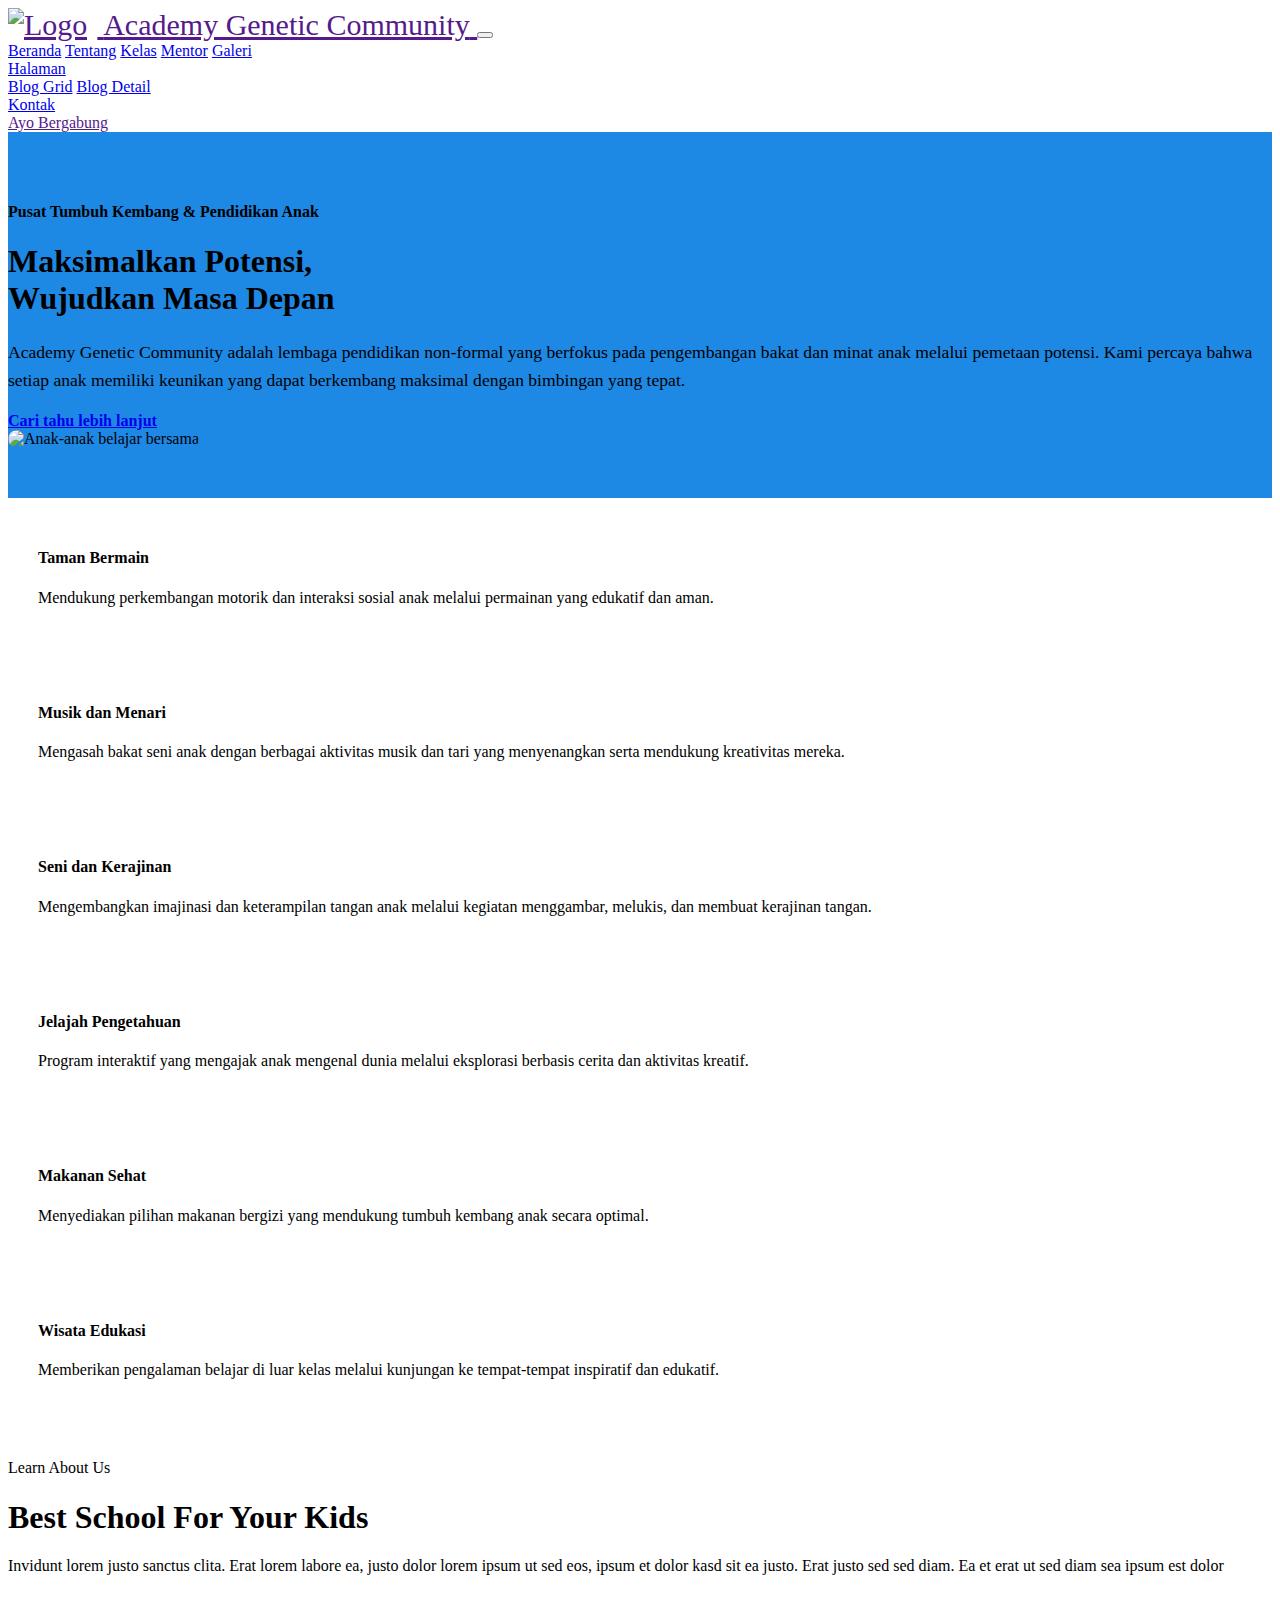
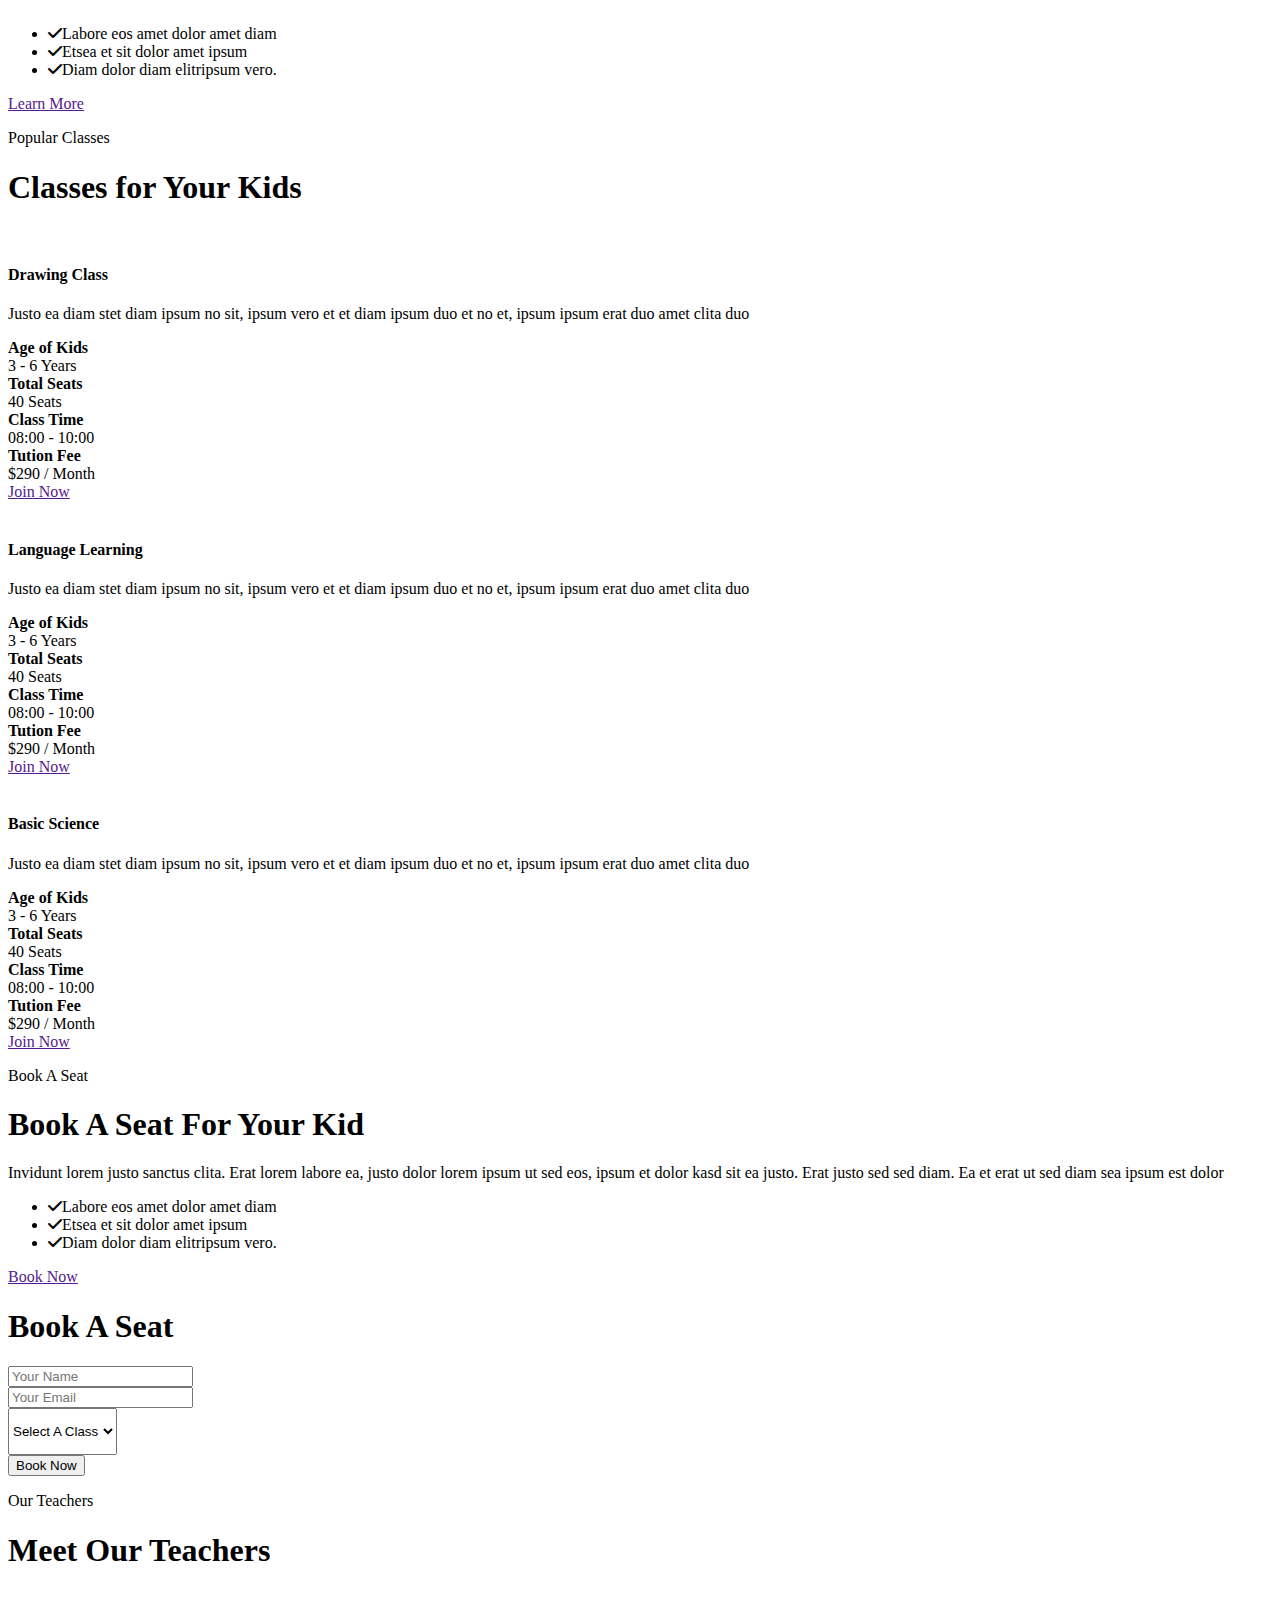
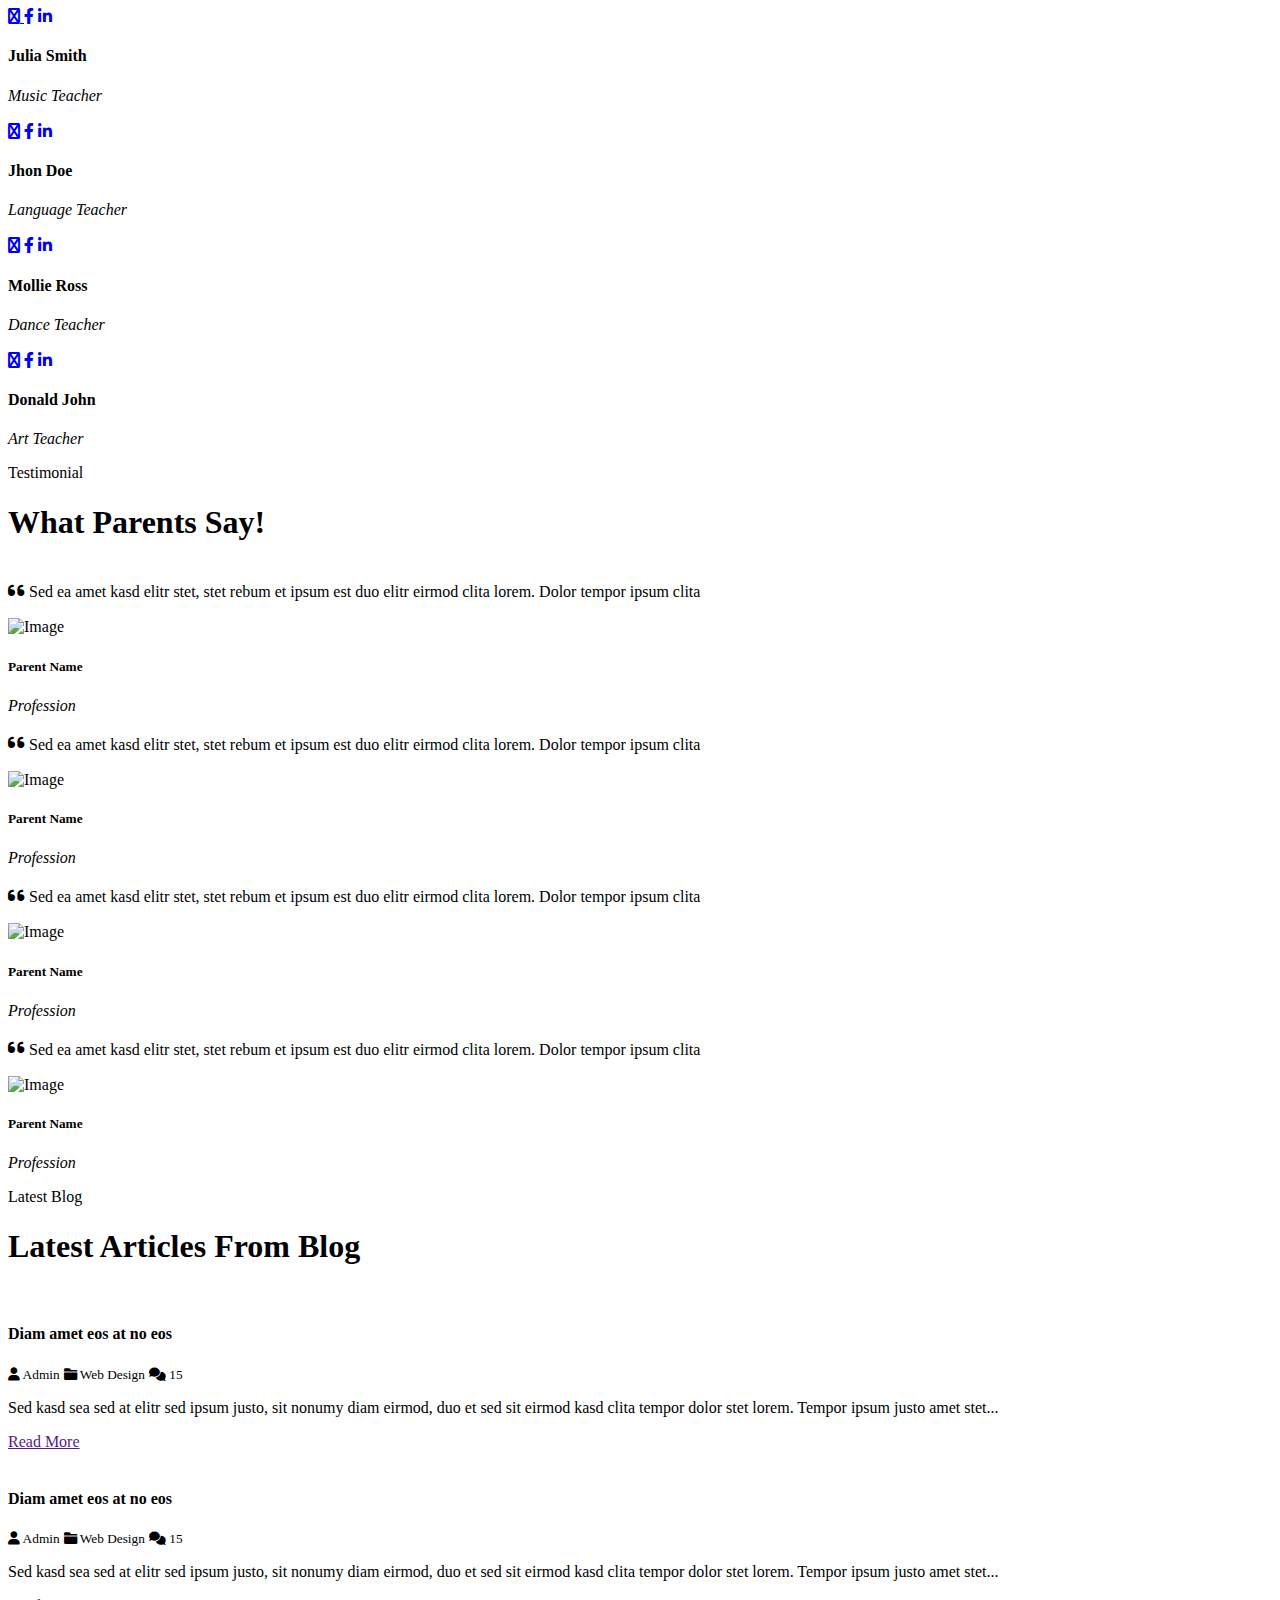
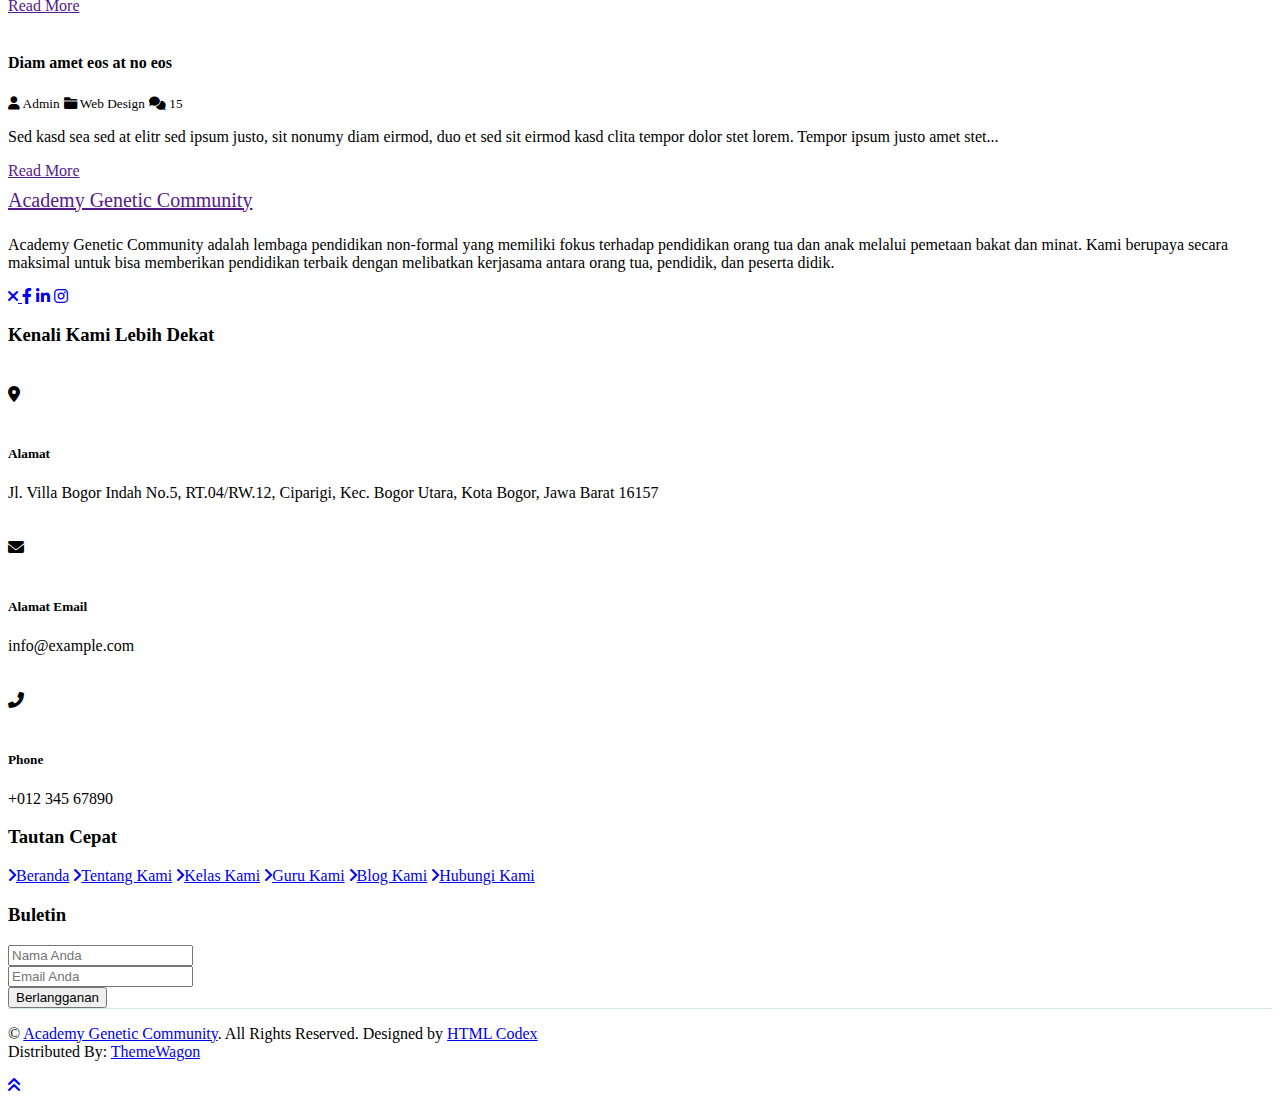
==== index.html @ 6433a27e "Add files via upload" ====
<!DOCTYPE html>
<html lang="en">
  <head>
    <meta charset="utf-8" />
<title>Academy Genetic Community</title>
<meta content="width=device-width, initial-scale=1.0" name="viewport" />
<meta content="Academy Genetic Community" name="keywords" />
<meta content="Academy Genetic Community" name="description" />

<!-- Favicon -->
<!-- Favicon untuk browser desktop -->
<link href="img/favicon.ico" rel="icon" type="image/x-icon" />

<!-- Favicon untuk perangkat Apple -->
<link href="img/apple-touch-icon.png" rel="apple-touch-icon" />

<!-- Favicon untuk perangkat Android -->
<link href="img/android-chrome-192x192.png" rel="icon" type="image/png" sizes="192x192" />

<!-- Favicon untuk aplikasi web -->
<link href="img/site-icon.png" rel="icon" type="image/png" sizes="32x32" />
<link href="img/site-icon-96x96.png" rel="icon" type="image/png" sizes="96x96" />


    <!-- Google Web Fonts -->
    <link rel="preconnect" href="https://fonts.gstatic.com" />
    <link
      href="https://fonts.googleapis.com/css2?family=Handlee&family=Nunito&display=swap"
      rel="stylesheet"
    />

    <!-- Font Awesome -->
    <link
      href="https://cdnjs.cloudflare.com/ajax/libs/font-awesome/5.10.0/css/all.min.css"
      rel="stylesheet"
    />

    <!-- Flaticon Font -->
    <link href="lib/flaticon/font/flaticon.css" rel="stylesheet" />
    <link rel="stylesheet" href="https://cdnjs.cloudflare.com/ajax/libs/font-awesome/6.0.0-beta3/css/all.min.css">



    <!-- Libraries Stylesheet -->
    <link href="lib/owlcarousel/assets/owl.carousel.min.css" rel="stylesheet" />
    <link href="lib/lightbox/css/lightbox.min.css" rel="stylesheet" />

    <!-- Customized Bootstrap Stylesheet -->
    <link href="css/style.css" rel="stylesheet" />
  </head>

  <body>
    <!-- Navbar Start -->
    <div class="container-fluid bg-light position-relative shadow">
      <nav
        class="navbar navbar-expand-lg bg-light navbar-light py-3 py-lg-0 px-0 px-lg-5"
      >
        <a
          href=""
          class="navbar-brand font-weight-bold text-secondary"
          style="font-size: 30px"
        >
        <img src="img/logo.png" alt="Logo" style="height: 50px; margin-right: 10px;"/>
          <span class="text-primary">Academy Genetic Community</span>
        </a>
        <button
          type="button"
          class="navbar-toggler"
          data-toggle="collapse"
          data-target="#navbarCollapse"
        >
          <span class="navbar-toggler-icon"></span>
        </button>
        <div
          class="collapse navbar-collapse justify-content-between"
          id="navbarCollapse"
        >
          <div class="navbar-nav font-weight-bold mx-auto py-0">
            <a href="index.html" class="nav-item nav-link active">Beranda</a>
            <a href="about.html" class="nav-item nav-link">Tentang</a>
            <a href="class.html" class="nav-item nav-link">Kelas</a>
            <a href="team.html" class="nav-item nav-link">Mentor</a>
            <a href="gallery.html" class="nav-item nav-link">Galeri</a>
            <div class="nav-item dropdown">
              <a
                href="#"
                class="nav-link dropdown-toggle"
                data-toggle="dropdown"
                >Halaman</a
              >
              <div class="dropdown-menu rounded-0 m-0">
                <a href="blog.html" class="dropdown-item">Blog Grid</a>
                <a href="single.html" class="dropdown-item">Blog Detail</a>
              </div>
            </div>
            <a href="contact.html" class="nav-item nav-link">Kontak</a>
          </div>
          <a href="" class="btn btn-primary px-4">Ayo Bergabung</a>
        </div>
      </nav>
    </div>
    <!-- Navbar End -->

<!-- Header Start -->
<div class="container-fluid bg-primary px-0 px-md-5 mb-5" style="background-color: #1e88e5; padding: 50px 0;">
  <div class="row align-items-center px-3">
    <div class="col-lg-6 text-center text-lg-left">
      <h4 class="text-white mb-3">Pusat Tumbuh Kembang & Pendidikan Anak</h4>
      <h1 class="display-4 font-weight-bold text-white">
        Maksimalkan Potensi, <br /> Wujudkan Masa Depan
      </h1>
      <p class="text-white mb-4" style="font-size: 1.1rem; line-height: 1.6;">
        Academy Genetic Community adalah lembaga pendidikan non-formal yang berfokus pada pengembangan bakat dan minat anak melalui pemetaan potensi. Kami percaya bahwa setiap anak memiliki keunikan yang dapat berkembang maksimal dengan bimbingan yang tepat.
      </p>
      <a href="#" class="btn btn-light mt-2 py-2 px-4" style="border-radius: 30px; font-weight: 600;">Cari tahu lebih lanjut</a>
    </div>
    <div class="col-lg-6 text-center text-lg-right">
      <img class="img-fluid mt-3 rounded shadow" src="img/header.png" alt="Anak-anak belajar bersama" style="max-width: 90%; border-radius: 20px;" />
    </div>
  </div>
</div>
<!-- Header End -->


    <!-- Facilities Start -->
    <div class="container-fluid pt-5">
      <div class="container pb-3">
        <div class="row">
          <div class="col-lg-4 col-md-6 pb-1">
            <div
              class="d-flex bg-light shadow-sm border-top rounded mb-4"
              style="padding: 30px"
            >
              <i
                class="flaticon-050-fence h1 font-weight-normal text-primary mb-3"
              ></i>
              <div class="pl-4">
                <h4>Taman Bermain</h4>
                <p class="m-0">
                  Mendukung perkembangan motorik dan interaksi sosial anak melalui permainan yang edukatif dan aman.
                </p>
              </div>
            </div>
          </div>
          <div class="col-lg-4 col-md-6 pb-1">
            <div
              class="d-flex bg-light shadow-sm border-top rounded mb-4"
              style="padding: 30px"
            >
              <i
                class="flaticon-022-drum h1 font-weight-normal text-primary mb-3"
              ></i>
              <div class="pl-4">
                <h4>Musik dan Menari</h4>
                <p class="m-0">
                  Mengasah bakat seni anak dengan berbagai aktivitas musik dan tari yang menyenangkan serta mendukung kreativitas mereka.
                </p>
              </div>
            </div>
          </div>
          <div class="col-lg-4 col-md-6 pb-1">
            <div
              class="d-flex bg-light shadow-sm border-top rounded mb-4"
              style="padding: 30px"
            >
              <i
                class="flaticon-030-crayons h1 font-weight-normal text-primary mb-3"
              ></i>
              <div class="pl-4">
                <h4>Seni dan Kerajinan</h4>
                <p class="m-0">
                  Mengembangkan imajinasi dan keterampilan tangan anak melalui kegiatan menggambar, melukis, dan membuat kerajinan tangan.
                </p>
              </div>
            </div>
          </div>
          <div class="col-lg-4 col-md-6 pb-1">
            <div
              class="d-flex bg-light shadow-sm border-top rounded mb-4"
              style="padding: 30px"
            >
              <i
                class="flaticon-017-toy-car h1 font-weight-normal text-primary mb-3"
              ></i>
              <div class="pl-4">
                <h4>Jelajah Pengetahuan</h4>
                <p class="m-0">
                  Program interaktif yang mengajak anak mengenal dunia melalui eksplorasi berbasis cerita dan aktivitas kreatif.
                </p>
              </div>
            </div>
          </div>
          <div class="col-lg-4 col-md-6 pb-1">
            <div
              class="d-flex bg-light shadow-sm border-top rounded mb-4"
              style="padding: 30px"
            >
              <i
                class="flaticon-025-sandwich h1 font-weight-normal text-primary mb-3"
              ></i>
              <div class="pl-4">
                <h4>Makanan Sehat</h4>
                <p class="m-0">
                  Menyediakan pilihan makanan bergizi yang mendukung tumbuh kembang anak secara optimal.
                </p>
              </div>
            </div>
          </div>
          <div class="col-lg-4 col-md-6 pb-1">
            <div
              class="d-flex bg-light shadow-sm border-top rounded mb-4"
              style="padding: 30px"
            >
              <i
                class="flaticon-047-backpack h1 font-weight-normal text-primary mb-3"
              ></i>
              <div class="pl-4">
                <h4>Wisata Edukasi</h4>
                <p class="m-0">
                  Memberikan pengalaman belajar di luar kelas melalui kunjungan ke tempat-tempat inspiratif dan edukatif.
                </p>
              </div>
            </div>
          </div>
        </div>
      </div>
    </div>
    <!-- Facilities Start -->

    <!-- About Start -->
    <div class="container-fluid py-5">
      <div class="container">
        <div class="row align-items-center">
          <div class="col-lg-5">
            <img
              class="img-fluid rounded mb-5 mb-lg-0"
              src="img/about-1.jpg"
              alt=""
            />
          </div>
          <div class="col-lg-7">
            <p class="section-title pr-5">
              <span class="pr-2">Learn About Us</span>
            </p>
            <h1 class="mb-4">Best School For Your Kids</h1>
            <p>
              Invidunt lorem justo sanctus clita. Erat lorem labore ea, justo
              dolor lorem ipsum ut sed eos, ipsum et dolor kasd sit ea justo.
              Erat justo sed sed diam. Ea et erat ut sed diam sea ipsum est
              dolor
            </p>
            <div class="row pt-2 pb-4">
              <div class="col-6 col-md-4">
                <img class="img-fluid rounded" src="img/about-2.jpg" alt="" />
              </div>
              <div class="col-6 col-md-8">
                <ul class="list-inline m-0">
                  <li class="py-2 border-top border-bottom">
                    <i class="fa fa-check text-primary mr-3"></i>Labore eos amet
                    dolor amet diam
                  </li>
                  <li class="py-2 border-bottom">
                    <i class="fa fa-check text-primary mr-3"></i>Etsea et sit
                    dolor amet ipsum
                  </li>
                  <li class="py-2 border-bottom">
                    <i class="fa fa-check text-primary mr-3"></i>Diam dolor diam
                    elitripsum vero.
                  </li>
                </ul>
              </div>
            </div>
            <a href="" class="btn btn-primary mt-2 py-2 px-4">Learn More</a>
          </div>
        </div>
      </div>
    </div>
    <!-- About End -->

    <!-- Class Start -->
    <div class="container-fluid pt-5">
      <div class="container">
        <div class="text-center pb-2">
          <p class="section-title px-5">
            <span class="px-2">Popular Classes</span>
          </p>
          <h1 class="mb-4">Classes for Your Kids</h1>
        </div>
        <div class="row">
          <div class="col-lg-4 mb-5">
            <div class="card border-0 bg-light shadow-sm pb-2">
              <img class="card-img-top mb-2" src="img/class-1.jpg" alt="" />
              <div class="card-body text-center">
                <h4 class="card-title">Drawing Class</h4>
                <p class="card-text">
                  Justo ea diam stet diam ipsum no sit, ipsum vero et et diam
                  ipsum duo et no et, ipsum ipsum erat duo amet clita duo
                </p>
              </div>
              <div class="card-footer bg-transparent py-4 px-5">
                <div class="row border-bottom">
                  <div class="col-6 py-1 text-right border-right">
                    <strong>Age of Kids</strong>
                  </div>
                  <div class="col-6 py-1">3 - 6 Years</div>
                </div>
                <div class="row border-bottom">
                  <div class="col-6 py-1 text-right border-right">
                    <strong>Total Seats</strong>
                  </div>
                  <div class="col-6 py-1">40 Seats</div>
                </div>
                <div class="row border-bottom">
                  <div class="col-6 py-1 text-right border-right">
                    <strong>Class Time</strong>
                  </div>
                  <div class="col-6 py-1">08:00 - 10:00</div>
                </div>
                <div class="row">
                  <div class="col-6 py-1 text-right border-right">
                    <strong>Tution Fee</strong>
                  </div>
                  <div class="col-6 py-1">$290 / Month</div>
                </div>
              </div>
              <a href="" class="btn btn-primary px-4 mx-auto mb-4">Join Now</a>
            </div>
          </div>
          <div class="col-lg-4 mb-5">
            <div class="card border-0 bg-light shadow-sm pb-2">
              <img class="card-img-top mb-2" src="img/class-2.jpg" alt="" />
              <div class="card-body text-center">
                <h4 class="card-title">Language Learning</h4>
                <p class="card-text">
                  Justo ea diam stet diam ipsum no sit, ipsum vero et et diam
                  ipsum duo et no et, ipsum ipsum erat duo amet clita duo
                </p>
              </div>
              <div class="card-footer bg-transparent py-4 px-5">
                <div class="row border-bottom">
                  <div class="col-6 py-1 text-right border-right">
                    <strong>Age of Kids</strong>
                  </div>
                  <div class="col-6 py-1">3 - 6 Years</div>
                </div>
                <div class="row border-bottom">
                  <div class="col-6 py-1 text-right border-right">
                    <strong>Total Seats</strong>
                  </div>
                  <div class="col-6 py-1">40 Seats</div>
                </div>
                <div class="row border-bottom">
                  <div class="col-6 py-1 text-right border-right">
                    <strong>Class Time</strong>
                  </div>
                  <div class="col-6 py-1">08:00 - 10:00</div>
                </div>
                <div class="row">
                  <div class="col-6 py-1 text-right border-right">
                    <strong>Tution Fee</strong>
                  </div>
                  <div class="col-6 py-1">$290 / Month</div>
                </div>
              </div>
              <a href="" class="btn btn-primary px-4 mx-auto mb-4">Join Now</a>
            </div>
          </div>
          <div class="col-lg-4 mb-5">
            <div class="card border-0 bg-light shadow-sm pb-2">
              <img class="card-img-top mb-2" src="img/class-3.jpg" alt="" />
              <div class="card-body text-center">
                <h4 class="card-title">Basic Science</h4>
                <p class="card-text">
                  Justo ea diam stet diam ipsum no sit, ipsum vero et et diam
                  ipsum duo et no et, ipsum ipsum erat duo amet clita duo
                </p>
              </div>
              <div class="card-footer bg-transparent py-4 px-5">
                <div class="row border-bottom">
                  <div class="col-6 py-1 text-right border-right">
                    <strong>Age of Kids</strong>
                  </div>
                  <div class="col-6 py-1">3 - 6 Years</div>
                </div>
                <div class="row border-bottom">
                  <div class="col-6 py-1 text-right border-right">
                    <strong>Total Seats</strong>
                  </div>
                  <div class="col-6 py-1">40 Seats</div>
                </div>
                <div class="row border-bottom">
                  <div class="col-6 py-1 text-right border-right">
                    <strong>Class Time</strong>
                  </div>
                  <div class="col-6 py-1">08:00 - 10:00</div>
                </div>
                <div class="row">
                  <div class="col-6 py-1 text-right border-right">
                    <strong>Tution Fee</strong>
                  </div>
                  <div class="col-6 py-1">$290 / Month</div>
                </div>
              </div>
              <a href="" class="btn btn-primary px-4 mx-auto mb-4">Join Now</a>
            </div>
          </div>
        </div>
      </div>
    </div>
    <!-- Class End -->

    <!-- Registration Start -->
    <div class="container-fluid py-5">
      <div class="container">
        <div class="row align-items-center">
          <div class="col-lg-7 mb-5 mb-lg-0">
            <p class="section-title pr-5">
              <span class="pr-2">Book A Seat</span>
            </p>
            <h1 class="mb-4">Book A Seat For Your Kid</h1>
            <p>
              Invidunt lorem justo sanctus clita. Erat lorem labore ea, justo
              dolor lorem ipsum ut sed eos, ipsum et dolor kasd sit ea justo.
              Erat justo sed sed diam. Ea et erat ut sed diam sea ipsum est
              dolor
            </p>
            <ul class="list-inline m-0">
              <li class="py-2">
                <i class="fa fa-check text-success mr-3"></i>Labore eos amet
                dolor amet diam
              </li>
              <li class="py-2">
                <i class="fa fa-check text-success mr-3"></i>Etsea et sit dolor
                amet ipsum
              </li>
              <li class="py-2">
                <i class="fa fa-check text-success mr-3"></i>Diam dolor diam
                elitripsum vero.
              </li>
            </ul>
            <a href="" class="btn btn-primary mt-4 py-2 px-4">Book Now</a>
          </div>
          <div class="col-lg-5">
            <div class="card border-0">
              <div class="card-header bg-secondary text-center p-4">
                <h1 class="text-white m-0">Book A Seat</h1>
              </div>
              <div class="card-body rounded-bottom bg-primary p-5">
                <form>
                  <div class="form-group">
                    <input
                      type="text"
                      class="form-control border-0 p-4"
                      placeholder="Your Name"
                      required="required"
                    />
                  </div>
                  <div class="form-group">
                    <input
                      type="email"
                      class="form-control border-0 p-4"
                      placeholder="Your Email"
                      required="required"
                    />
                  </div>
                  <div class="form-group">
                    <select
                      class="custom-select border-0 px-4"
                      style="height: 47px"
                    >
                      <option selected>Select A Class</option>
                      <option value="1">Class 1</option>
                      <option value="2">Class 1</option>
                      <option value="3">Class 1</option>
                    </select>
                  </div>
                  <div>
                    <button
                      class="btn btn-secondary btn-block border-0 py-3"
                      type="submit"
                    >
                      Book Now
                    </button>
                  </div>
                </form>
              </div>
            </div>
          </div>
        </div>
      </div>
    </div>
    <!-- Registration End -->

    <!-- Team Start -->
    <div class="container-fluid pt-5">
      <div class="container">
        <div class="text-center pb-2">
          <p class="section-title px-5">
            <span class="px-2">Our Teachers</span>
          </p>
          <h1 class="mb-4">Meet Our Teachers</h1>
        </div>
        <div class="row">
          <div class="col-md-6 col-lg-3 text-center team mb-5">
            <div
              class="position-relative overflow-hidden mb-4"
              style="border-radius: 100%"
            >
              <img class="img-fluid w-100" src="img/team-1.jpg" alt="" />
              <div
                class="team-social d-flex align-items-center justify-content-center w-100 h-100 position-absolute"
              >
              <a class="btn btn-outline-light text-center mr-2 px-0" style="width: 38px; height: 38px" href="#">
                <i class="fab fa-xmark"></i> <!-- Mengganti fa-twitter dengan fa-xmark -->
              </a>
                <a
                  class="btn btn-outline-light text-center mr-2 px-0"
                  style="width: 38px; height: 38px"
                  href="#"
                  ><i class="fab fa-facebook-f"></i
                ></a>
                <a
                  class="btn btn-outline-light text-center px-0"
                  style="width: 38px; height: 38px"
                  href="#"
                  ><i class="fab fa-linkedin-in"></i
                ></a>
              </div>
            </div>
            <h4>Julia Smith</h4>
            <i>Music Teacher</i>
          </div>
          <div class="col-md-6 col-lg-3 text-center team mb-5">
            <div
              class="position-relative overflow-hidden mb-4"
              style="border-radius: 100%"
            >
              <img class="img-fluid w-100" src="img/team-2.jpg" alt="" />
              <div
                class="team-social d-flex align-items-center justify-content-center w-100 h-100 position-absolute"
              >
                <a
                  class="btn btn-outline-light text-center mr-2 px-0"
                  style="width: 38px; height: 38px"
                  href="#"
                  ><i class="fab fa-xmark"></i
                ></a>
                <a
                  class="btn btn-outline-light text-center mr-2 px-0"
                  style="width: 38px; height: 38px"
                  href="#"
                  ><i class="fab fa-facebook-f"></i
                ></a>
                <a
                  class="btn btn-outline-light text-center px-0"
                  style="width: 38px; height: 38px"
                  href="#"
                  ><i class="fab fa-linkedin-in"></i
                ></a>
              </div>
            </div>
            <h4>Jhon Doe</h4>
            <i>Language Teacher</i>
          </div>
          <div class="col-md-6 col-lg-3 text-center team mb-5">
            <div
              class="position-relative overflow-hidden mb-4"
              style="border-radius: 100%"
            >
              <img class="img-fluid w-100" src="img/team-3.jpg" alt="" />
              <div
                class="team-social d-flex align-items-center justify-content-center w-100 h-100 position-absolute"
              >
                <a
                  class="btn btn-outline-light text-center mr-2 px-0"
                  style="width: 38px; height: 38px"
                  href="#"
                  ><i class="fab fa-xmark"></i
                ></a>
                <a
                  class="btn btn-outline-light text-center mr-2 px-0"
                  style="width: 38px; height: 38px"
                  href="#"
                  ><i class="fab fa-facebook-f"></i
                ></a>
                <a
                  class="btn btn-outline-light text-center px-0"
                  style="width: 38px; height: 38px"
                  href="#"
                  ><i class="fab fa-linkedin-in"></i
                ></a>
              </div>
            </div>
            <h4>Mollie Ross</h4>
            <i>Dance Teacher</i>
          </div>
          <div class="col-md-6 col-lg-3 text-center team mb-5">
            <div
              class="position-relative overflow-hidden mb-4"
              style="border-radius: 100%"
            >
              <img class="img-fluid w-100" src="img/team-4.jpg" alt="" />
              <div
                class="team-social d-flex align-items-center justify-content-center w-100 h-100 position-absolute"
              >
                <a
                  class="btn btn-outline-light text-center mr-2 px-0"
                  style="width: 38px; height: 38px"
                  href="#"
                  ><i class="fab fa-xmark"></i
                ></a>
                <a
                  class="btn btn-outline-light text-center mr-2 px-0"
                  style="width: 38px; height: 38px"
                  href="#"
                  ><i class="fab fa-facebook-f"></i
                ></a>
                <a
                  class="btn btn-outline-light text-center px-0"
                  style="width: 38px; height: 38px"
                  href="#"
                  ><i class="fab fa-linkedin-in"></i
                ></a>
              </div>
            </div>
            <h4>Donald John</h4>
            <i>Art Teacher</i>
          </div>
        </div>
      </div>
    </div>
    <!-- Team End -->

    <!-- Testimonial Start -->
    <div class="container-fluid py-5">
      <div class="container p-0">
        <div class="text-center pb-2">
          <p class="section-title px-5">
            <span class="px-2">Testimonial</span>
          </p>
          <h1 class="mb-4">What Parents Say!</h1>
        </div>
        <div class="owl-carousel testimonial-carousel">
          <div class="testimonial-item px-3">
            <div class="bg-light shadow-sm rounded mb-4 p-4">
              <h3 class="fas fa-quote-left text-primary mr-3"></h3>
              Sed ea amet kasd elitr stet, stet rebum et ipsum est duo elitr
              eirmod clita lorem. Dolor tempor ipsum clita
            </div>
            <div class="d-flex align-items-center">
              <img
                class="rounded-circle"
                src="img/testimonial-1.jpg"
                style="width: 70px; height: 70px"
                alt="Image"
              />
              <div class="pl-3">
                <h5>Parent Name</h5>
                <i>Profession</i>
              </div>
            </div>
          </div>
          <div class="testimonial-item px-3">
            <div class="bg-light shadow-sm rounded mb-4 p-4">
              <h3 class="fas fa-quote-left text-primary mr-3"></h3>
              Sed ea amet kasd elitr stet, stet rebum et ipsum est duo elitr
              eirmod clita lorem. Dolor tempor ipsum clita
            </div>
            <div class="d-flex align-items-center">
              <img
                class="rounded-circle"
                src="img/testimonial-2.jpg"
                style="width: 70px; height: 70px"
                alt="Image"
              />
              <div class="pl-3">
                <h5>Parent Name</h5>
                <i>Profession</i>
              </div>
            </div>
          </div>
          <div class="testimonial-item px-3">
            <div class="bg-light shadow-sm rounded mb-4 p-4">
              <h3 class="fas fa-quote-left text-primary mr-3"></h3>
              Sed ea amet kasd elitr stet, stet rebum et ipsum est duo elitr
              eirmod clita lorem. Dolor tempor ipsum clita
            </div>
            <div class="d-flex align-items-center">
              <img
                class="rounded-circle"
                src="img/testimonial-3.jpg"
                style="width: 70px; height: 70px"
                alt="Image"
              />
              <div class="pl-3">
                <h5>Parent Name</h5>
                <i>Profession</i>
              </div>
            </div>
          </div>
          <div class="testimonial-item px-3">
            <div class="bg-light shadow-sm rounded mb-4 p-4">
              <h3 class="fas fa-quote-left text-primary mr-3"></h3>
              Sed ea amet kasd elitr stet, stet rebum et ipsum est duo elitr
              eirmod clita lorem. Dolor tempor ipsum clita
            </div>
            <div class="d-flex align-items-center">
              <img
                class="rounded-circle"
                src="img/testimonial-4.jpg"
                style="width: 70px; height: 70px"
                alt="Image"
              />
              <div class="pl-3">
                <h5>Parent Name</h5>
                <i>Profession</i>
              </div>
            </div>
          </div>
        </div>
      </div>
    </div>
    <!-- Testimonial End -->

    <!-- Blog Start -->
    <div class="container-fluid pt-5">
      <div class="container">
        <div class="text-center pb-2">
          <p class="section-title px-5">
            <span class="px-2">Latest Blog</span>
          </p>
          <h1 class="mb-4">Latest Articles From Blog</h1>
        </div>
        <div class="row pb-3">
          <div class="col-lg-4 mb-4">
            <div class="card border-0 shadow-sm mb-2">
              <img class="card-img-top mb-2" src="img/blog-1.jpg" alt="" />
              <div class="card-body bg-light text-center p-4">
                <h4 class="">Diam amet eos at no eos</h4>
                <div class="d-flex justify-content-center mb-3">
                  <small class="mr-3"
                    ><i class="fa fa-user text-primary"></i> Admin</small
                  >
                  <small class="mr-3"
                    ><i class="fa fa-folder text-primary"></i> Web Design</small
                  >
                  <small class="mr-3"
                    ><i class="fa fa-comments text-primary"></i> 15</small
                  >
                </div>
                <p>
                  Sed kasd sea sed at elitr sed ipsum justo, sit nonumy diam
                  eirmod, duo et sed sit eirmod kasd clita tempor dolor stet
                  lorem. Tempor ipsum justo amet stet...
                </p>
                <a href="" class="btn btn-primary px-4 mx-auto my-2"
                  >Read More</a
                >
              </div>
            </div>
          </div>
          <div class="col-lg-4 mb-4">
            <div class="card border-0 shadow-sm mb-2">
              <img class="card-img-top mb-2" src="img/blog-2.jpg" alt="" />
              <div class="card-body bg-light text-center p-4">
                <h4 class="">Diam amet eos at no eos</h4>
                <div class="d-flex justify-content-center mb-3">
                  <small class="mr-3"
                    ><i class="fa fa-user text-primary"></i> Admin</small
                  >
                  <small class="mr-3"
                    ><i class="fa fa-folder text-primary"></i> Web Design</small
                  >
                  <small class="mr-3"
                    ><i class="fa fa-comments text-primary"></i> 15</small
                  >
                </div>
                <p>
                  Sed kasd sea sed at elitr sed ipsum justo, sit nonumy diam
                  eirmod, duo et sed sit eirmod kasd clita tempor dolor stet
                  lorem. Tempor ipsum justo amet stet...
                </p>
                <a href="" class="btn btn-primary px-4 mx-auto my-2"
                  >Read More</a
                >
              </div>
            </div>
          </div>
          <div class="col-lg-4 mb-4">
            <div class="card border-0 shadow-sm mb-2">
              <img class="card-img-top mb-2" src="img/blog-3.jpg" alt="" />
              <div class="card-body bg-light text-center p-4">
                <h4 class="">Diam amet eos at no eos</h4>
                <div class="d-flex justify-content-center mb-3">
                  <small class="mr-3"
                    ><i class="fa fa-user text-primary"></i> Admin</small
                  >
                  <small class="mr-3"
                    ><i class="fa fa-folder text-primary"></i> Web Design</small
                  >
                  <small class="mr-3"
                    ><i class="fa fa-comments text-primary"></i> 15</small
                  >
                </div>
                <p>
                  Sed kasd sea sed at elitr sed ipsum justo, sit nonumy diam
                  eirmod, duo et sed sit eirmod kasd clita tempor dolor stet
                  lorem. Tempor ipsum justo amet stet...
                </p>
                <a href="" class="btn btn-primary px-4 mx-auto my-2"
                  >Read More</a
                >
              </div>
            </div>
          </div>
        </div>
      </div>
    </div>
    <!-- Blog End -->

    <!-- Footer Start -->
    <div
      class="container-fluid bg-secondary text-white mt-5 py-5 px-sm-3 px-md-5"
    >
      <div class="row pt-5">
        <div class="col-lg-3 col-md-6 mb-5">
          <a
            href=""
            class="navbar-brand font-weight-bold text-primary m-0 mb-4 p-0"
            style="font-size: 20px; line-height: 40px"
          >
            <i class="flaticon-043-teddy-bear"></i>
            <span class="text-white">Academy Genetic Community</span>
          </a>
          <p>
            Academy Genetic Community adalah lembaga pendidikan non-formal yang memiliki fokus terhadap pendidikan orang tua dan anak melalui pemetaan bakat dan minat. Kami berupaya secara maksimal untuk bisa memberikan pendidikan terbaik dengan melibatkan kerjasama antara orang tua, pendidik, dan peserta didik.
          </p>
          <div class="d-flex justify-content-start mt-4">
            <a class="btn btn-outline-primary text-center mr-2 px-0" style="width: 38px; height: 38px" href="#">
              <i class="fas fa-xmark"></i> <!-- Mengganti fa-twitter dengan fa-xmark -->
            </a>
            <a
              class="btn btn-outline-primary rounded-circle text-center mr-2 px-0"
              style="width: 38px; height: 38px"
              href="#"
              ><i class="fab fa-facebook-f"></i
            ></a>
            <a
              class="btn btn-outline-primary rounded-circle text-center mr-2 px-0"
              style="width: 38px; height: 38px"
              href="#"
              ><i class="fab fa-linkedin-in"></i
            ></a>
            <a
              class="btn btn-outline-primary rounded-circle text-center mr-2 px-0"
              style="width: 38px; height: 38px"
              href="#"
              ><i class="fab fa-instagram"></i
            ></a>
          </div>
        </div>
        <div class="col-lg-3 col-md-6 mb-5">
          <h3 class="text-primary mb-4">Kenali Kami Lebih Dekat</h3>
          <div class="d-flex">
            <h4 class="fa fa-map-marker-alt text-primary"></h4>
            <div class="pl-3">
              <h5 class="text-white">Alamat</h5>
              <p>Jl. Villa Bogor Indah No.5, RT.04/RW.12, Ciparigi, Kec. Bogor Utara, Kota Bogor, Jawa Barat 16157</p>
            </div>
          </div>
          <div class="d-flex">
            <h4 class="fa fa-envelope text-primary"></h4>
            <div class="pl-3">
              <h5 class="text-white">Alamat Email</h5>
              <p>info@example.com</p>
            </div>
          </div>
          <div class="d-flex">
            <h4 class="fa fa-phone-alt text-primary"></h4>
            <div class="pl-3">
              <h5 class="text-white">Phone</h5>
              <p>+012 345 67890</p>
            </div>
          </div>
        </div>
        <div class="col-lg-3 col-md-6 mb-5">
          <h3 class="text-primary mb-4">Tautan Cepat</h3>
          <div class="d-flex flex-column justify-content-start">
            <a class="text-white mb-2" href="#"
              ><i class="fa fa-angle-right mr-2"></i>Beranda</a
            >
            <a class="text-white mb-2" href="#"
              ><i class="fa fa-angle-right mr-2"></i>Tentang Kami</a
            >
            <a class="text-white mb-2" href="#"
              ><i class="fa fa-angle-right mr-2"></i>Kelas Kami</a
            >
            <a class="text-white mb-2" href="#"
              ><i class="fa fa-angle-right mr-2"></i>Guru Kami</a
            >
            <a class="text-white mb-2" href="#"
              ><i class="fa fa-angle-right mr-2"></i>Blog Kami</a
            >
            <a class="text-white" href="#"
              ><i class="fa fa-angle-right mr-2"></i>Hubungi Kami</a
            >
          </div>
        </div>
        <div class="col-lg-3 col-md-6 mb-5">
          <h3 class="text-primary mb-4">Buletin</h3>
          <form action="">
            <div class="form-group">
              <input
                type="text"
                class="form-control border-0 py-4"
                placeholder="Nama Anda"
                required="required"
              />
            </div>
            <div class="form-group">
              <input
                type="email"
                class="form-control border-0 py-4"
                placeholder="Email Anda"
                required="required"
              />
            </div>
            <div>
              <button
                class="btn btn-primary btn-block border-0 py-3"
                type="submit"
              >
              Berlangganan
              </button>
            </div>
          </form>
        </div>
      </div>
      <div
        class="container-fluid pt-5"
        style="border-top: 1px solid rgba(23, 162, 184, 0.2) ;"
      >
        <p class="m-0 text-center text-white">
          &copy;
          <a class="text-primary font-weight-bold" href="#">Academy Genetic Community</a>.
          All Rights Reserved.

          <!--/*** This template is free as long as you keep the footer author’s credit link/attribution link/backlink. If you'd like to use the template without the footer author’s credit link/attribution link/backlink, you can purchase the Credit Removal License from "https://htmlcodex.com/credit-removal". Thank you for your support. ***/-->
          Designed by
          <a class="text-primary font-weight-bold" href="https://htmlcodex.com"
            >HTML Codex</a
          >
          <br />Distributed By:
          <a href="https://themewagon.com" target="_blank">ThemeWagon</a>
        </p>
      </div>
    </div>
    <!-- Footer End -->

    <!-- Back to Top -->
    <a href="#" class="btn btn-primary p-3 back-to-top"
      ><i class="fa fa-angle-double-up"></i
    ></a>

    <!-- JavaScript Libraries -->
    <script src="https://code.jquery.com/jquery-3.4.1.min.js"></script>
    <script src="https://stackpath.bootstrapcdn.com/bootstrap/4.4.1/js/bootstrap.bundle.min.js"></script>
    <script src="lib/easing/easing.min.js"></script>
    <script src="lib/owlcarousel/owl.carousel.min.js"></script>
    <script src="lib/isotope/isotope.pkgd.min.js"></script>
    <script src="lib/lightbox/js/lightbox.min.js"></script>

    <!-- Contact Javascript File -->
    <script src="mail/jqBootstrapValidation.min.js"></script>
    <script src="mail/contact.js"></script>

    <!-- Template Javascript -->
    <script src="js/main.js"></script>
  </body>
</html>
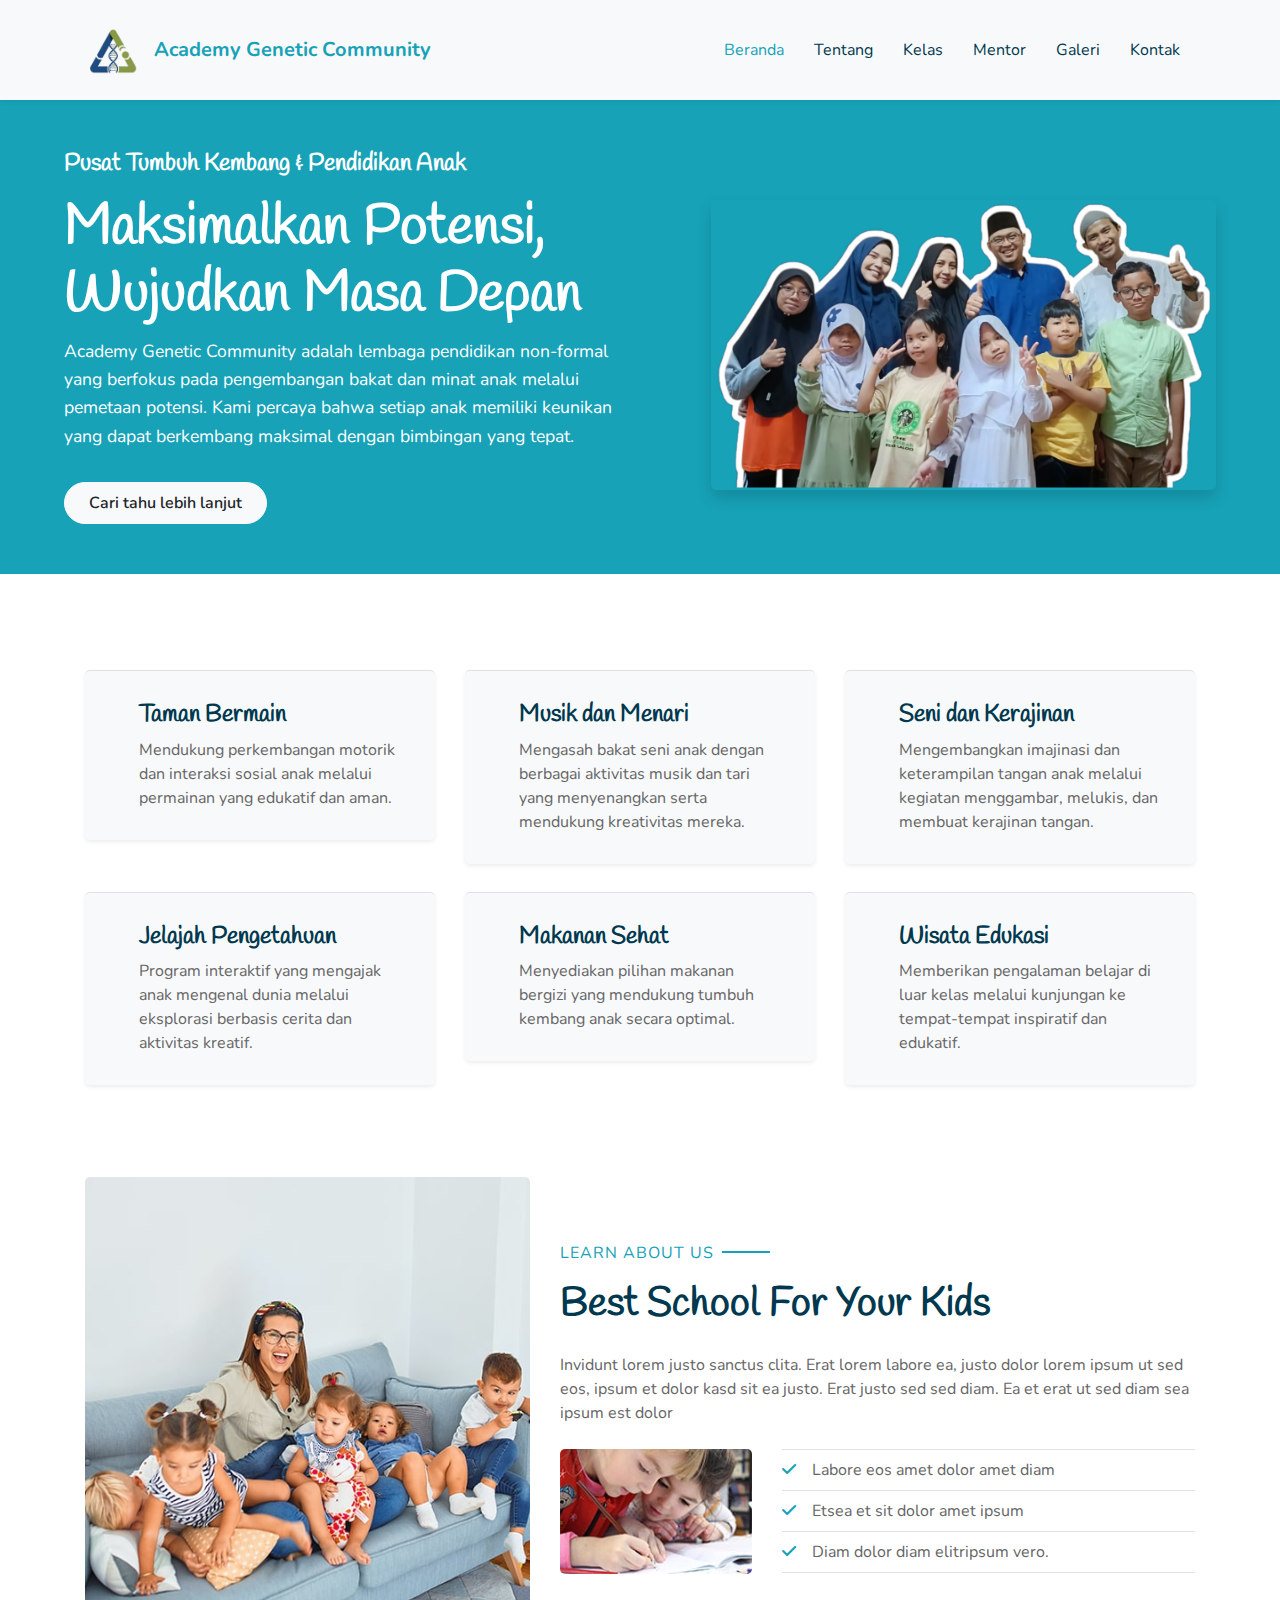
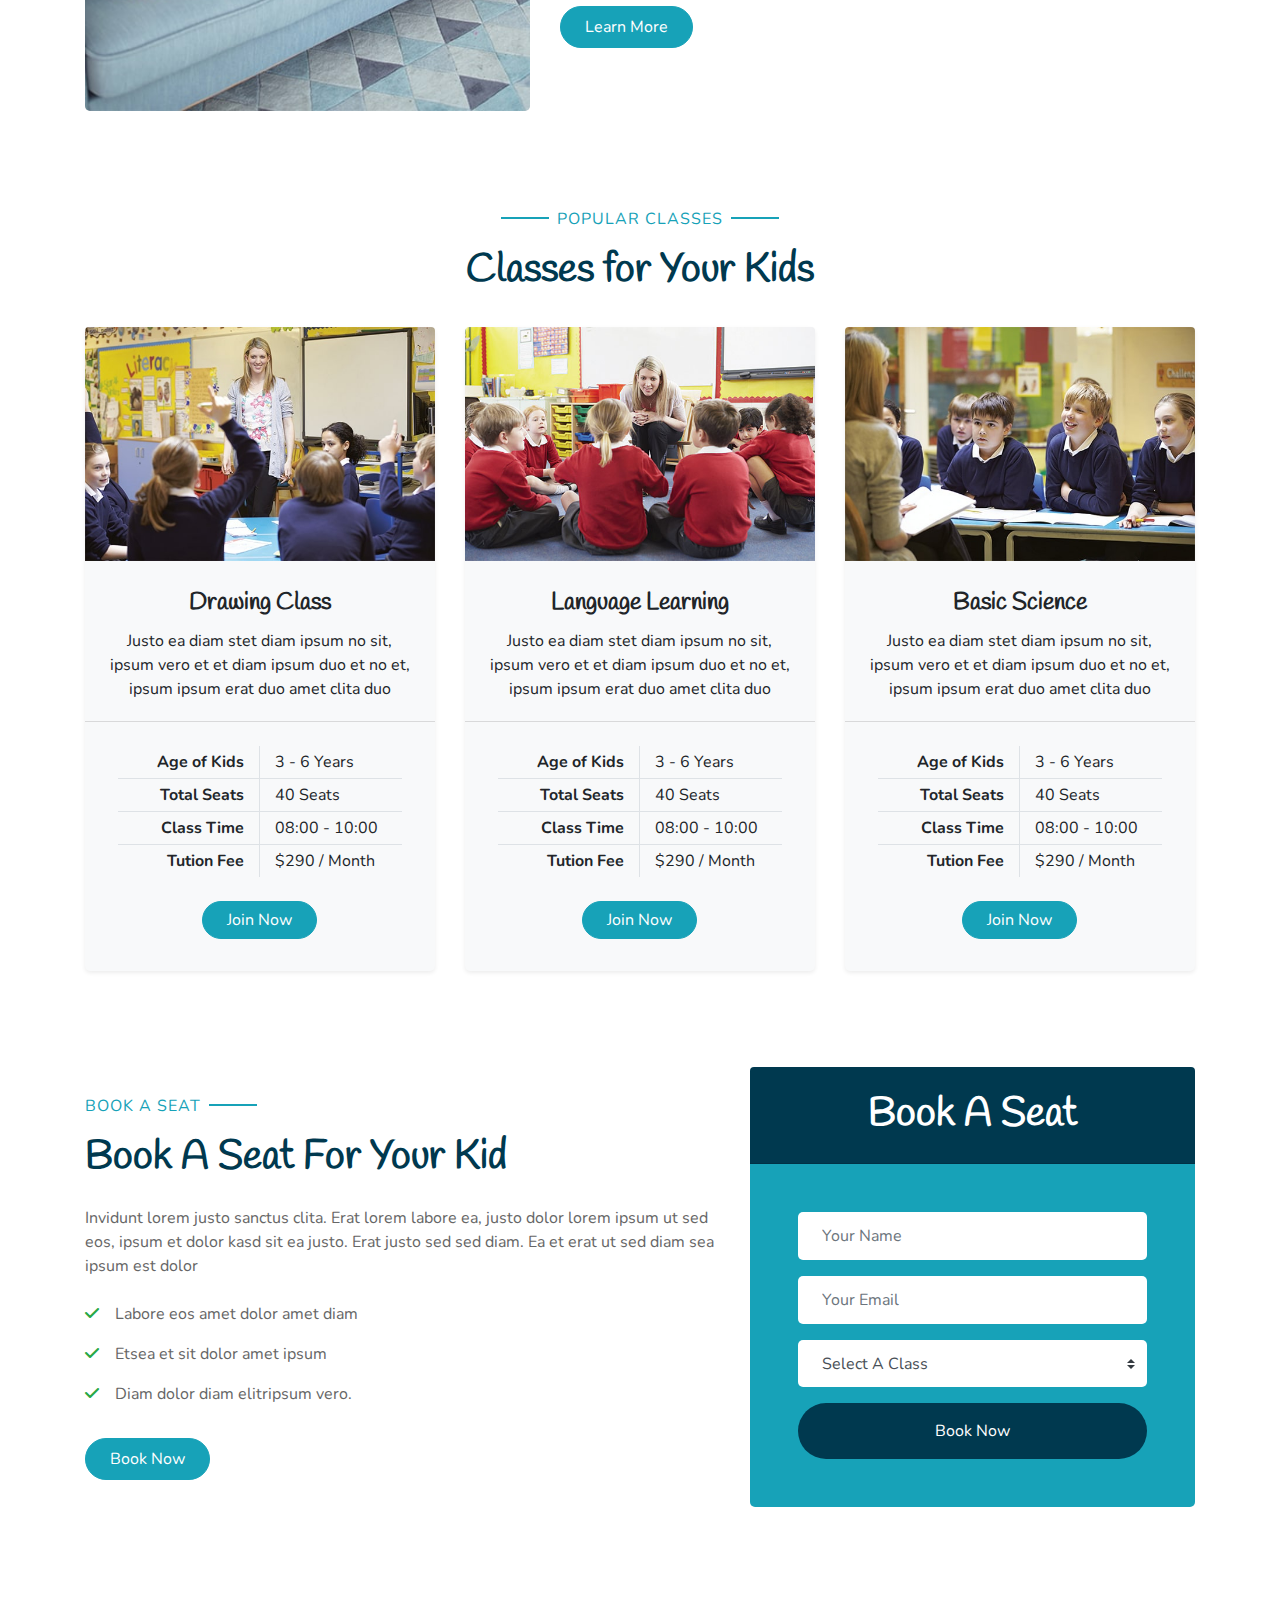
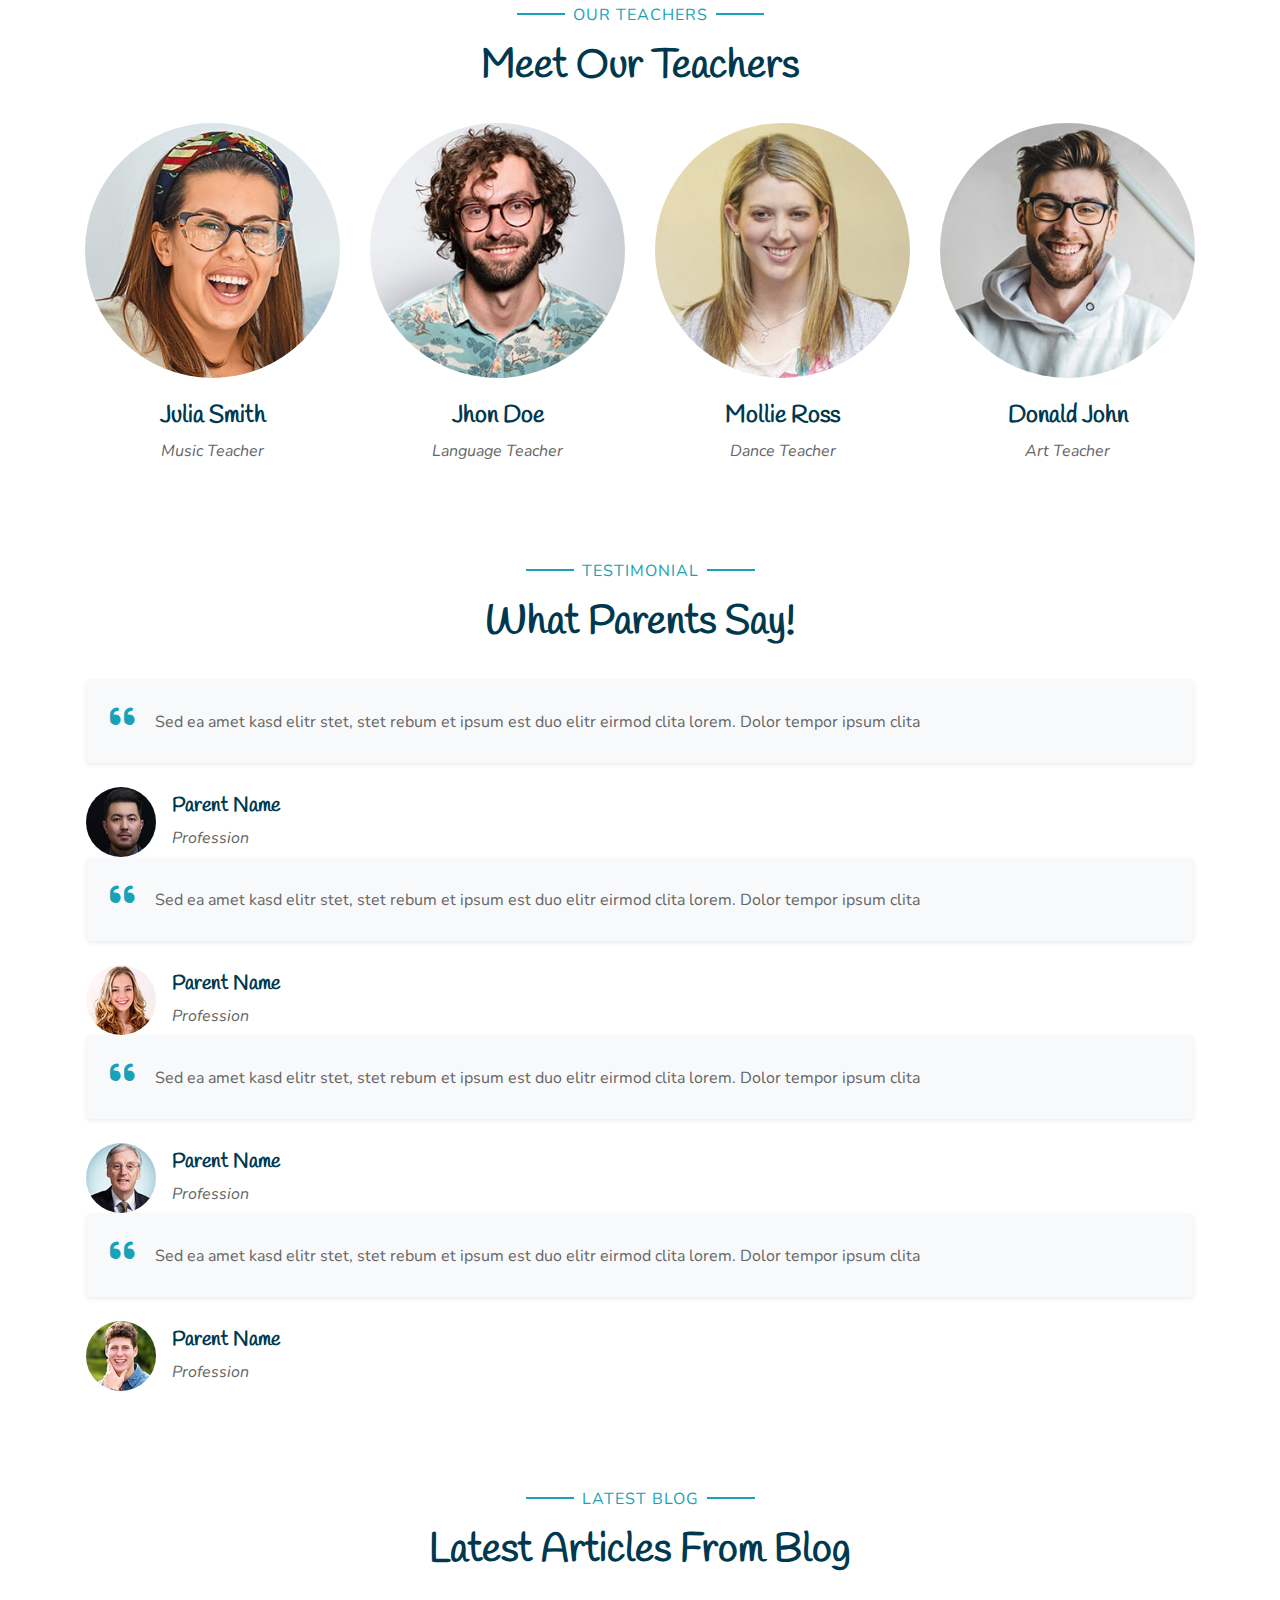
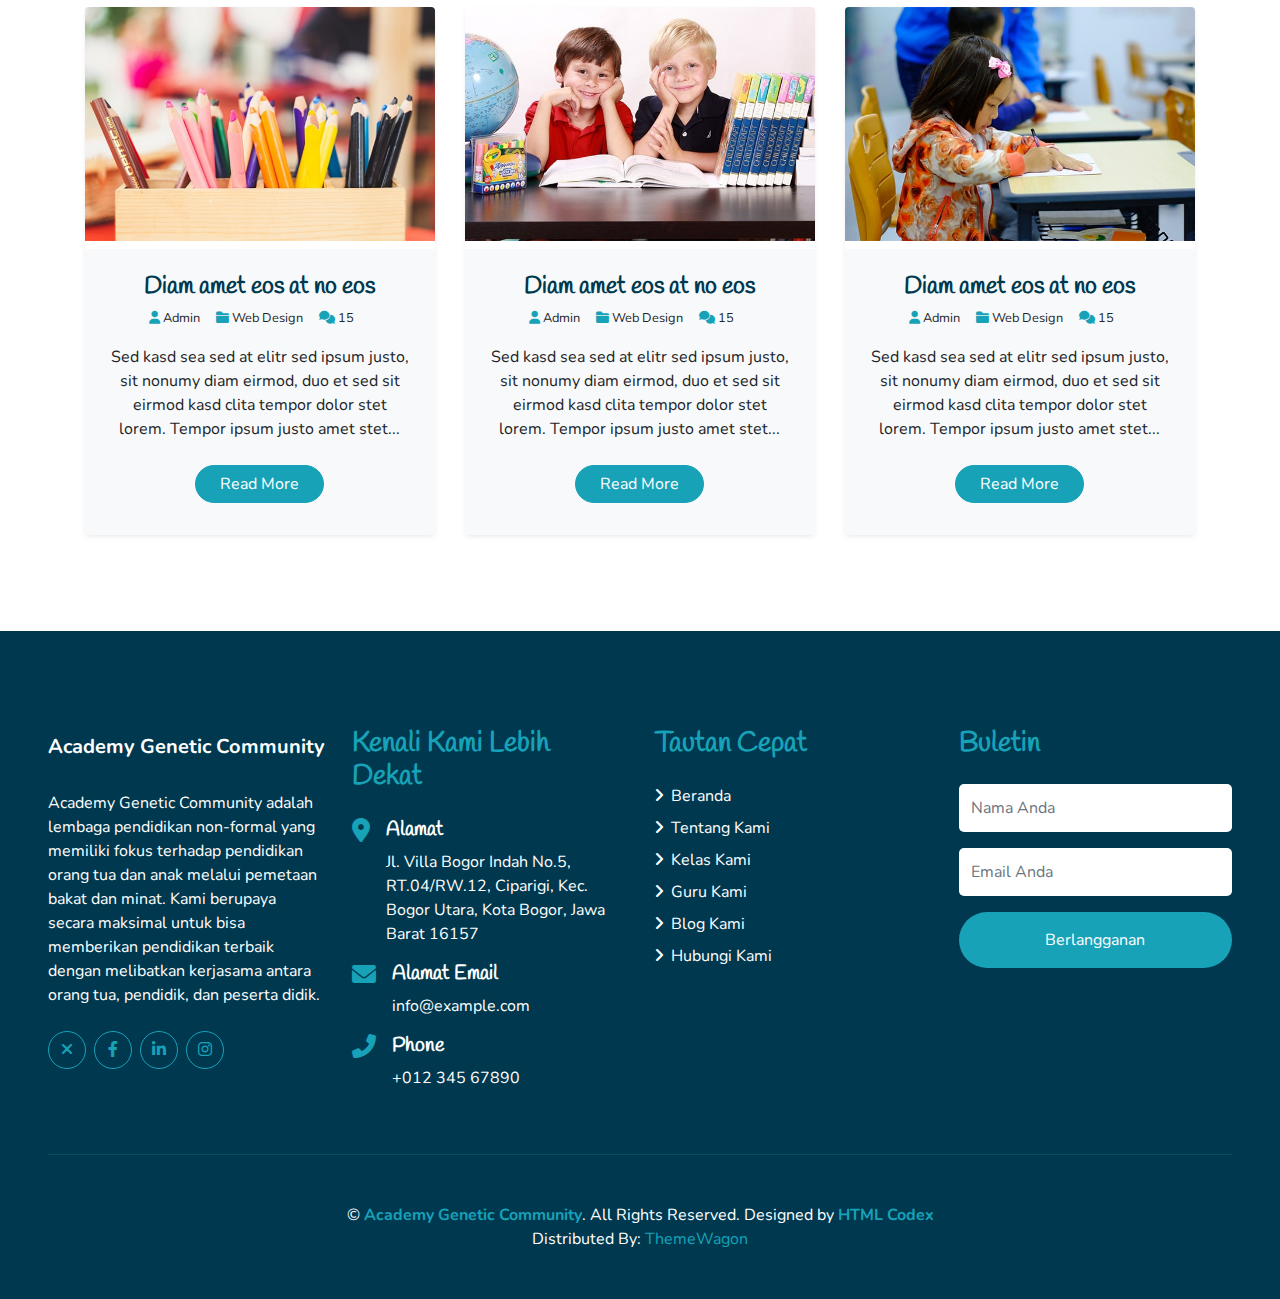
==== commit b35ed316: "Update index.html" ====
--- a/index.html
+++ b/index.html
@@ -1,105 +1,53 @@
 <!DOCTYPE html>
-<html lang="en">
-  <head>
-    <meta charset="utf-8" />
-<title>Academy Genetic Community</title>
-<meta content="width=device-width, initial-scale=1.0" name="viewport" />
-<meta content="Academy Genetic Community" name="keywords" />
-<meta content="Academy Genetic Community" name="description" />
-
-<!-- Favicon -->
-<!-- Favicon untuk browser desktop -->
-<link href="img/favicon.ico" rel="icon" type="image/x-icon" />
-
-<!-- Favicon untuk perangkat Apple -->
-<link href="img/apple-touch-icon.png" rel="apple-touch-icon" />
-
-<!-- Favicon untuk perangkat Android -->
-<link href="img/android-chrome-192x192.png" rel="icon" type="image/png" sizes="192x192" />
-
-<!-- Favicon untuk aplikasi web -->
-<link href="img/site-icon.png" rel="icon" type="image/png" sizes="32x32" />
-<link href="img/site-icon-96x96.png" rel="icon" type="image/png" sizes="96x96" />
-
-
-    <!-- Google Web Fonts -->
-    <link rel="preconnect" href="https://fonts.gstatic.com" />
-    <link
-      href="https://fonts.googleapis.com/css2?family=Handlee&family=Nunito&display=swap"
-      rel="stylesheet"
-    />
+<html lang="id">
+<head>
+    <meta charset="utf-8">
+    <title>Academy Genetic Community</title>
+    <meta name="viewport" content="width=device-width, initial-scale=1">
+    <meta name="keywords" content="Academy Genetic Community">
+    <meta name="description" content="Academy Genetic Community adalah lembaga pendidikan non-formal">
+    
+    <!-- Favicon -->
+    <link href="img/favicon.ico" rel="icon" type="image/x-icon">
+
+    <!-- Google Fonts -->
+    <link href="https://fonts.googleapis.com/css2?family=Handlee&family=Nunito&display=swap" rel="stylesheet">
 
     <!-- Font Awesome -->
-    <link
-      href="https://cdnjs.cloudflare.com/ajax/libs/font-awesome/5.10.0/css/all.min.css"
-      rel="stylesheet"
-    />
-
-    <!-- Flaticon Font -->
-    <link href="lib/flaticon/font/flaticon.css" rel="stylesheet" />
-    <link rel="stylesheet" href="https://cdnjs.cloudflare.com/ajax/libs/font-awesome/6.0.0-beta3/css/all.min.css">
-
-
-
-    <!-- Libraries Stylesheet -->
-    <link href="lib/owlcarousel/assets/owl.carousel.min.css" rel="stylesheet" />
-    <link href="lib/lightbox/css/lightbox.min.css" rel="stylesheet" />
-
-    <!-- Customized Bootstrap Stylesheet -->
-    <link href="css/style.css" rel="stylesheet" />
-  </head>
-
-  <body>
-    <!-- Navbar Start -->
-    <div class="container-fluid bg-light position-relative shadow">
-      <nav
-        class="navbar navbar-expand-lg bg-light navbar-light py-3 py-lg-0 px-0 px-lg-5"
-      >
-        <a
-          href=""
-          class="navbar-brand font-weight-bold text-secondary"
-          style="font-size: 30px"
-        >
-        <img src="img/logo.png" alt="Logo" style="height: 50px; margin-right: 10px;"/>
-          <span class="text-primary">Academy Genetic Community</span>
+    <link href="https://cdnjs.cloudflare.com/ajax/libs/font-awesome/6.0.0-beta3/css/all.min.css" rel="stylesheet">
+
+    <!-- Bootstrap CSS -->
+    <link href="https://cdn.jsdelivr.net/npm/bootstrap@5.3.0/dist/css/bootstrap.min.css" rel="stylesheet">
+
+    <!-- Custom CSS -->
+    <link href="css/style.css" rel="stylesheet">
+</head>
+
+<body>
+
+<!-- Navbar Start -->
+<nav class="navbar navbar-expand-lg navbar-light bg-light shadow-sm">
+    <div class="container">
+        <a class="navbar-brand d-flex align-items-center" href="#">
+            <img src="img/logo.png" alt="Logo" style="height: 50px; margin-right: 10px;">
+            <span class="text-primary fw-bold">Academy Genetic Community</span>
         </a>
-        <button
-          type="button"
-          class="navbar-toggler"
-          data-toggle="collapse"
-          data-target="#navbarCollapse"
-        >
-          <span class="navbar-toggler-icon"></span>
+        <button class="navbar-toggler" type="button" data-bs-toggle="collapse" data-bs-target="#navbarNav">
+            <span class="navbar-toggler-icon"></span>
         </button>
-        <div
-          class="collapse navbar-collapse justify-content-between"
-          id="navbarCollapse"
-        >
-          <div class="navbar-nav font-weight-bold mx-auto py-0">
-            <a href="index.html" class="nav-item nav-link active">Beranda</a>
-            <a href="about.html" class="nav-item nav-link">Tentang</a>
-            <a href="class.html" class="nav-item nav-link">Kelas</a>
-            <a href="team.html" class="nav-item nav-link">Mentor</a>
-            <a href="gallery.html" class="nav-item nav-link">Galeri</a>
-            <div class="nav-item dropdown">
-              <a
-                href="#"
-                class="nav-link dropdown-toggle"
-                data-toggle="dropdown"
-                >Halaman</a
-              >
-              <div class="dropdown-menu rounded-0 m-0">
-                <a href="blog.html" class="dropdown-item">Blog Grid</a>
-                <a href="single.html" class="dropdown-item">Blog Detail</a>
-              </div>
-            </div>
-            <a href="contact.html" class="nav-item nav-link">Kontak</a>
-          </div>
-          <a href="" class="btn btn-primary px-4">Ayo Bergabung</a>
-        </div>
-      </nav>
-    </div>
-    <!-- Navbar End -->
+        <div class="collapse navbar-collapse justify-content-end" id="navbarNav">
+            <ul class="navbar-nav">
+                <li class="nav-item"><a class="nav-link active" href="index.html">Beranda</a></li>
+                <li class="nav-item"><a class="nav-link" href="about.html">Tentang</a></li>
+                <li class="nav-item"><a class="nav-link" href="class.html">Kelas</a></li>
+                <li class="nav-item"><a class="nav-link" href="team.html">Mentor</a></li>
+                <li class="nav-item"><a class="nav-link" href="gallery.html">Galeri</a></li>
+                <li class="nav-item"><a class="nav-link" href="contact.html">Kontak</a></li>
+            </ul>
+        </div>
+    </div>
+</nav>
+<!-- Navbar End -->
 
 <!-- Header Start -->
 <div class="container-fluid bg-primary px-0 px-md-5 mb-5" style="background-color: #1e88e5; padding: 50px 0;">
@@ -957,10 +905,11 @@
     </div>
     <!-- Footer End -->
 
-    <!-- Back to Top -->
-    <a href="#" class="btn btn-primary p-3 back-to-top"
-      ><i class="fa fa-angle-double-up"></i
-    ></a>
+   <!-- Back to Top -->
+<a href="#" class="btn btn-primary p-3 back-to-top">
+    <i class="fa fa-angle-double-up"></i>
+</a>
+
 
     <!-- JavaScript Libraries -->
     <script src="https://code.jquery.com/jquery-3.4.1.min.js"></script>
--- a/css/style.css
+++ b/css/style.css
@@ -0,0 +1,9866 @@
+/******* Bootstrap Theming ********/
+/*!
+ * Bootstrap v4.5.3 (https://getbootstrap.com/)
+ * Copyright 2011-2020 The Bootstrap Authors
+ * Copyright 2011-2020 Twitter, Inc.
+ * Licensed under MIT (https://github.com/twbs/bootstrap/blob/main/LICENSE)
+ */
+:root {
+  --blue: #007bff;
+  --indigo: #6610f2;
+  --purple: #6f42c1;
+  --pink: #e83e8c;
+  --red: #dc3545;
+  --orange: #fd7e14;
+  --yellow: #ffc107;
+  --green: #28a745;
+  --teal: #20c997;
+  --cyan: #17a2b8;
+  --white: #fff;
+  --gray: #6c757d;
+  --gray-dark: #343a40;
+  --primary: #17a2b8;
+  --secondary: #00394f;
+  --success: #28a745;
+  --info: #17a2b8;
+  --warning: #ffc107;
+  --danger: #dc3545;
+  --light: #f8f9fa;
+  --dark: #343a40;
+  --breakpoint-xs: 0;
+  --breakpoint-sm: 576px;
+  --breakpoint-md: 768px;
+  --breakpoint-lg: 992px;
+  --breakpoint-xl: 1200px;
+  --font-family-sans-serif: "Nunito", sans-serif;
+  --font-family-monospace: SFMono-Regular, Menlo, Monaco, Consolas, "Liberation Mono", "Courier New", monospace;
+}
+
+*,
+*::before,
+*::after {
+  box-sizing: border-box;
+}
+
+html {
+  font-family: sans-serif;
+  line-height: 1.15;
+  -webkit-text-size-adjust: 100%;
+  -webkit-tap-highlight-color: rgba(0, 0, 0, 0);
+}
+
+article, aside, figcaption, figure, footer, header, hgroup, main, nav, section {
+  display: block;
+}
+
+body {
+  margin: 0;
+  font-family: "Nunito", sans-serif;
+  font-size: 1rem;
+  font-weight: 400;
+  line-height: 1.5;
+  color: #666666;
+  text-align: left;
+  background-color: #fff;
+}
+
+[tabindex="-1"]:focus:not(:focus-visible) {
+  outline: 0 !important;
+}
+
+hr {
+  box-sizing: content-box;
+  height: 0;
+  overflow: visible;
+}
+
+h1, h2, h3, h4, h5, h6 {
+  margin-top: 0;
+  margin-bottom: 0.5rem;
+}
+
+p {
+  margin-top: 0;
+  margin-bottom: 1rem;
+}
+
+abbr[title],
+abbr[data-original-title] {
+  text-decoration: underline;
+  text-decoration: underline dotted;
+  cursor: help;
+  border-bottom: 0;
+  text-decoration-skip-ink: none;
+}
+
+address {
+  margin-bottom: 1rem;
+  font-style: normal;
+  line-height: inherit;
+}
+
+ol,
+ul,
+dl {
+  margin-top: 0;
+  margin-bottom: 1rem;
+}
+
+ol ol,
+ul ul,
+ol ul,
+ul ol {
+  margin-bottom: 0;
+}
+
+dt {
+  font-weight: 700;
+}
+
+dd {
+  margin-bottom: .5rem;
+  margin-left: 0;
+}
+
+blockquote {
+  margin: 0 0 1rem;
+}
+
+b,
+strong {
+  font-weight: bolder;
+}
+
+small {
+  font-size: 80%;
+}
+
+sub,
+sup {
+  position: relative;
+  font-size: 75%;
+  line-height: 0;
+  vertical-align: baseline;
+}
+
+sub {
+  bottom: -.25em;
+}
+
+sup {
+  top: -.5em;
+}
+
+a {
+  color: #17a2b8;
+  text-decoration: none;
+  background-color: transparent;
+}
+
+a:hover {
+  color: #0f6674;
+  text-decoration: underline;
+}
+
+a:not([href]):not([class]) {
+  color: inherit;
+  text-decoration: none;
+}
+
+a:not([href]):not([class]):hover {
+  color: inherit;
+  text-decoration: none;
+}
+
+pre,
+code,
+kbd,
+samp {
+  font-family: SFMono-Regular, Menlo, Monaco, Consolas, "Liberation Mono", "Courier New", monospace;
+  font-size: 1em;
+}
+
+pre {
+  margin-top: 0;
+  margin-bottom: 1rem;
+  overflow: auto;
+  -ms-overflow-style: scrollbar;
+}
+
+figure {
+  margin: 0 0 1rem;
+}
+
+img {
+  vertical-align: middle;
+  border-style: none;
+}
+
+svg {
+  overflow: hidden;
+  vertical-align: middle;
+}
+
+table {
+  border-collapse: collapse;
+}
+
+caption {
+  padding-top: 0.75rem;
+  padding-bottom: 0.75rem;
+  color: #6c757d;
+  text-align: left;
+  caption-side: bottom;
+}
+
+th {
+  text-align: inherit;
+  text-align: -webkit-match-parent;
+}
+
+label {
+  display: inline-block;
+  margin-bottom: 0.5rem;
+}
+
+button {
+  border-radius: 0;
+}
+
+button:focus {
+  outline: 1px dotted;
+  outline: 5px auto -webkit-focus-ring-color;
+}
+
+input,
+button,
+select,
+optgroup,
+textarea {
+  margin: 0;
+  font-family: inherit;
+  font-size: inherit;
+  line-height: inherit;
+}
+
+button,
+input {
+  overflow: visible;
+}
+
+button,
+select {
+  text-transform: none;
+}
+
+[role="button"] {
+  cursor: pointer;
+}
+
+select {
+  word-wrap: normal;
+}
+
+button,
+[type="button"],
+[type="reset"],
+[type="submit"] {
+  -webkit-appearance: button;
+}
+
+button:not(:disabled),
+[type="button"]:not(:disabled),
+[type="reset"]:not(:disabled),
+[type="submit"]:not(:disabled) {
+  cursor: pointer;
+}
+
+button::-moz-focus-inner,
+[type="button"]::-moz-focus-inner,
+[type="reset"]::-moz-focus-inner,
+[type="submit"]::-moz-focus-inner {
+  padding: 0;
+  border-style: none;
+}
+
+input[type="radio"],
+input[type="checkbox"] {
+  box-sizing: border-box;
+  padding: 0;
+}
+
+textarea {
+  overflow: auto;
+  resize: vertical;
+}
+
+fieldset {
+  min-width: 0;
+  padding: 0;
+  margin: 0;
+  border: 0;
+}
+
+legend {
+  display: block;
+  width: 100%;
+  max-width: 100%;
+  padding: 0;
+  margin-bottom: .5rem;
+  font-size: 1.5rem;
+  line-height: inherit;
+  color: inherit;
+  white-space: normal;
+}
+
+@media (max-width: 1200px) {
+  legend {
+    font-size: calc(1.275rem + 0.3vw) ;
+  }
+}
+
+progress {
+  vertical-align: baseline;
+}
+
+[type="number"]::-webkit-inner-spin-button,
+[type="number"]::-webkit-outer-spin-button {
+  height: auto;
+}
+
+[type="search"] {
+  outline-offset: -2px;
+  -webkit-appearance: none;
+}
+
+[type="search"]::-webkit-search-decoration {
+  -webkit-appearance: none;
+}
+
+::-webkit-file-upload-button {
+  font: inherit;
+  -webkit-appearance: button;
+}
+
+output {
+  display: inline-block;
+}
+
+summary {
+  display: list-item;
+  cursor: pointer;
+}
+
+template {
+  display: none;
+}
+
+[hidden] {
+  display: none !important;
+}
+
+h1, h2, h3, h4, h5, h6,
+.h1, .h2, .h3, .h4, .h5, .h6 {
+  margin-bottom: 0.5rem;
+  font-family: "Handlee", cursive;
+  font-weight: bold;
+  line-height: 1.2;
+  color: #00394f;
+}
+
+h1, .h1 {
+  font-size: 2.5rem;
+}
+
+@media (max-width: 1200px) {
+  h1, .h1 {
+    font-size: calc(1.375rem + 1.5vw) ;
+  }
+}
+
+h2, .h2 {
+  font-size: 2rem;
+}
+
+@media (max-width: 1200px) {
+  h2, .h2 {
+    font-size: calc(1.325rem + 0.9vw) ;
+  }
+}
+
+h3, .h3 {
+  font-size: 1.75rem;
+}
+
+@media (max-width: 1200px) {
+  h3, .h3 {
+    font-size: calc(1.3rem + 0.6vw) ;
+  }
+}
+
+h4, .h4 {
+  font-size: 1.5rem;
+}
+
+@media (max-width: 1200px) {
+  h4, .h4 {
+    font-size: calc(1.275rem + 0.3vw) ;
+  }
+}
+
+h5, .h5 {
+  font-size: 1.25rem;
+}
+
+h6, .h6 {
+  font-size: 1rem;
+}
+
+.lead {
+  font-size: 1.25rem;
+  font-weight: 300;
+}
+
+.display-1 {
+  font-size: 6rem;
+  font-weight: 300;
+  line-height: 1.2;
+}
+
+@media (max-width: 1200px) {
+  .display-1 {
+    font-size: calc(1.725rem + 5.7vw) ;
+  }
+}
+
+.display-2 {
+  font-size: 5.5rem;
+  font-weight: 300;
+  line-height: 1.2;
+}
+
+@media (max-width: 1200px) {
+  .display-2 {
+    font-size: calc(1.675rem + 5.1vw) ;
+  }
+}
+
+.display-3 {
+  font-size: 4.5rem;
+  font-weight: 300;
+  line-height: 1.2;
+}
+
+@media (max-width: 1200px) {
+  .display-3 {
+    font-size: calc(1.575rem + 3.9vw) ;
+  }
+}
+
+.display-4 {
+  font-size: 3.5rem;
+  font-weight: 300;
+  line-height: 1.2;
+}
+
+@media (max-width: 1200px) {
+  .display-4 {
+    font-size: calc(1.475rem + 2.7vw) ;
+  }
+}
+
+hr {
+  margin-top: 1rem;
+  margin-bottom: 1rem;
+  border: 0;
+  border-top: 1px solid rgba(0, 0, 0, 0.1);
+}
+
+small,
+.small {
+  font-size: 80%;
+  font-weight: 400;
+}
+
+mark,
+.mark {
+  padding: 0.2em;
+  background-color: #fcf8e3;
+}
+
+.list-unstyled {
+  padding-left: 0;
+  list-style: none;
+}
+
+.list-inline {
+  padding-left: 0;
+  list-style: none;
+}
+
+.list-inline-item {
+  display: inline-block;
+}
+
+.list-inline-item:not(:last-child) {
+  margin-right: 0.5rem;
+}
+
+.initialism {
+  font-size: 90%;
+  text-transform: uppercase;
+}
+
+.blockquote {
+  margin-bottom: 1rem;
+  font-size: 1.25rem;
+}
+
+.blockquote-footer {
+  display: block;
+  font-size: 80%;
+  color: #6c757d;
+}
+
+.blockquote-footer::before {
+  content: "\2014\00A0";
+}
+
+.img-fluid {
+  max-width: 100%;
+  height: auto;
+}
+
+.img-thumbnail {
+  padding: 0.25rem;
+  background-color: #fff;
+  border: 1px solid #dee2e6;
+  border-radius: 5px;
+  max-width: 100%;
+  height: auto;
+}
+
+.figure {
+  display: inline-block;
+}
+
+.figure-img {
+  margin-bottom: 0.5rem;
+  line-height: 1;
+}
+
+.figure-caption {
+  font-size: 90%;
+  color: #6c757d;
+}
+
+code {
+  font-size: 87.5%;
+  color: #e83e8c;
+  word-wrap: break-word;
+}
+
+a > code {
+  color: inherit;
+}
+
+kbd {
+  padding: 0.2rem 0.4rem;
+  font-size: 87.5%;
+  color: #fff;
+  background-color: #212529;
+  border-radius: 0.2rem;
+}
+
+kbd kbd {
+  padding: 0;
+  font-size: 100%;
+  font-weight: 700;
+}
+
+pre {
+  display: block;
+  font-size: 87.5%;
+  color: #212529;
+}
+
+pre code {
+  font-size: inherit;
+  color: inherit;
+  word-break: normal;
+}
+
+.pre-scrollable {
+  max-height: 340px;
+  overflow-y: scroll;
+}
+
+.container,
+.container-fluid,
+.container-sm,
+.container-md,
+.container-lg,
+.container-xl {
+  width: 100%;
+  padding-right: 15px;
+  padding-left: 15px;
+  margin-right: auto;
+  margin-left: auto;
+}
+
+@media (min-width: 576px) {
+  .container, .container-sm {
+    max-width: 540px;
+  }
+}
+
+@media (min-width: 768px) {
+  .container, .container-sm, .container-md {
+    max-width: 720px;
+  }
+}
+
+@media (min-width: 992px) {
+  .container, .container-sm, .container-md, .container-lg {
+    max-width: 960px;
+  }
+}
+
+@media (min-width: 1200px) {
+  .container, .container-sm, .container-md, .container-lg, .container-xl {
+    max-width: 1140px;
+  }
+}
+
+.row {
+  display: flex;
+  flex-wrap: wrap;
+  margin-right: -15px;
+  margin-left: -15px;
+}
+
+.no-gutters {
+  margin-right: 0;
+  margin-left: 0;
+}
+
+.no-gutters > .col,
+.no-gutters > [class*="col-"] {
+  padding-right: 0;
+  padding-left: 0;
+}
+
+.col-1, .col-2, .col-3, .col-4, .col-5, .col-6, .col-7, .col-8, .col-9, .col-10, .col-11, .col-12, .col,
+.col-auto, .col-sm-1, .col-sm-2, .col-sm-3, .col-sm-4, .col-sm-5, .col-sm-6, .col-sm-7, .col-sm-8, .col-sm-9, .col-sm-10, .col-sm-11, .col-sm-12, .col-sm,
+.col-sm-auto, .col-md-1, .col-md-2, .col-md-3, .col-md-4, .col-md-5, .col-md-6, .col-md-7, .col-md-8, .col-md-9, .col-md-10, .col-md-11, .col-md-12, .col-md,
+.col-md-auto, .col-lg-1, .col-lg-2, .col-lg-3, .col-lg-4, .col-lg-5, .col-lg-6, .col-lg-7, .col-lg-8, .col-lg-9, .col-lg-10, .col-lg-11, .col-lg-12, .col-lg,
+.col-lg-auto, .col-xl-1, .col-xl-2, .col-xl-3, .col-xl-4, .col-xl-5, .col-xl-6, .col-xl-7, .col-xl-8, .col-xl-9, .col-xl-10, .col-xl-11, .col-xl-12, .col-xl,
+.col-xl-auto {
+  position: relative;
+  width: 100%;
+  padding-right: 15px;
+  padding-left: 15px;
+}
+
+.col {
+  flex-basis: 0;
+  flex-grow: 1;
+  max-width: 100%;
+}
+
+.row-cols-1 > * {
+  flex: 0 0 100%;
+  max-width: 100%;
+}
+
+.row-cols-2 > * {
+  flex: 0 0 50%;
+  max-width: 50%;
+}
+
+.row-cols-3 > * {
+  flex: 0 0 33.33333%;
+  max-width: 33.33333%;
+}
+
+.row-cols-4 > * {
+  flex: 0 0 25%;
+  max-width: 25%;
+}
+
+.row-cols-5 > * {
+  flex: 0 0 20%;
+  max-width: 20%;
+}
+
+.row-cols-6 > * {
+  flex: 0 0 16.66667%;
+  max-width: 16.66667%;
+}
+
+.col-auto {
+  flex: 0 0 auto;
+  width: auto;
+  max-width: 100%;
+}
+
+.col-1 {
+  flex: 0 0 8.33333%;
+  max-width: 8.33333%;
+}
+
+.col-2 {
+  flex: 0 0 16.66667%;
+  max-width: 16.66667%;
+}
+
+.col-3 {
+  flex: 0 0 25%;
+  max-width: 25%;
+}
+
+.col-4 {
+  flex: 0 0 33.33333%;
+  max-width: 33.33333%;
+}
+
+.col-5 {
+  flex: 0 0 41.66667%;
+  max-width: 41.66667%;
+}
+
+.col-6 {
+  flex: 0 0 50%;
+  max-width: 50%;
+}
+
+.col-7 {
+  flex: 0 0 58.33333%;
+  max-width: 58.33333%;
+}
+
+.col-8 {
+  flex: 0 0 66.66667%;
+  max-width: 66.66667%;
+}
+
+.col-9 {
+  flex: 0 0 75%;
+  max-width: 75%;
+}
+
+.col-10 {
+  flex: 0 0 83.33333%;
+  max-width: 83.33333%;
+}
+
+.col-11 {
+  flex: 0 0 91.66667%;
+  max-width: 91.66667%;
+}
+
+.col-12 {
+  flex: 0 0 100%;
+  max-width: 100%;
+}
+
+.order-first {
+  order: -1;
+}
+
+.order-last {
+  order: 13;
+}
+
+.order-0 {
+  order: 0;
+}
+
+.order-1 {
+  order: 1;
+}
+
+.order-2 {
+  order: 2;
+}
+
+.order-3 {
+  order: 3;
+}
+
+.order-4 {
+  order: 4;
+}
+
+.order-5 {
+  order: 5;
+}
+
+.order-6 {
+  order: 6;
+}
+
+.order-7 {
+  order: 7;
+}
+
+.order-8 {
+  order: 8;
+}
+
+.order-9 {
+  order: 9;
+}
+
+.order-10 {
+  order: 10;
+}
+
+.order-11 {
+  order: 11;
+}
+
+.order-12 {
+  order: 12;
+}
+
+.offset-1 {
+  margin-left: 8.33333%;
+}
+
+.offset-2 {
+  margin-left: 16.66667%;
+}
+
+.offset-3 {
+  margin-left: 25%;
+}
+
+.offset-4 {
+  margin-left: 33.33333%;
+}
+
+.offset-5 {
+  margin-left: 41.66667%;
+}
+
+.offset-6 {
+  margin-left: 50%;
+}
+
+.offset-7 {
+  margin-left: 58.33333%;
+}
+
+.offset-8 {
+  margin-left: 66.66667%;
+}
+
+.offset-9 {
+  margin-left: 75%;
+}
+
+.offset-10 {
+  margin-left: 83.33333%;
+}
+
+.offset-11 {
+  margin-left: 91.66667%;
+}
+
+@media (min-width: 576px) {
+  .col-sm {
+    flex-basis: 0;
+    flex-grow: 1;
+    max-width: 100%;
+  }
+  .row-cols-sm-1 > * {
+    flex: 0 0 100%;
+    max-width: 100%;
+  }
+  .row-cols-sm-2 > * {
+    flex: 0 0 50%;
+    max-width: 50%;
+  }
+  .row-cols-sm-3 > * {
+    flex: 0 0 33.33333%;
+    max-width: 33.33333%;
+  }
+  .row-cols-sm-4 > * {
+    flex: 0 0 25%;
+    max-width: 25%;
+  }
+  .row-cols-sm-5 > * {
+    flex: 0 0 20%;
+    max-width: 20%;
+  }
+  .row-cols-sm-6 > * {
+    flex: 0 0 16.66667%;
+    max-width: 16.66667%;
+  }
+  .col-sm-auto {
+    flex: 0 0 auto;
+    width: auto;
+    max-width: 100%;
+  }
+  .col-sm-1 {
+    flex: 0 0 8.33333%;
+    max-width: 8.33333%;
+  }
+  .col-sm-2 {
+    flex: 0 0 16.66667%;
+    max-width: 16.66667%;
+  }
+  .col-sm-3 {
+    flex: 0 0 25%;
+    max-width: 25%;
+  }
+  .col-sm-4 {
+    flex: 0 0 33.33333%;
+    max-width: 33.33333%;
+  }
+  .col-sm-5 {
+    flex: 0 0 41.66667%;
+    max-width: 41.66667%;
+  }
+  .col-sm-6 {
+    flex: 0 0 50%;
+    max-width: 50%;
+  }
+  .col-sm-7 {
+    flex: 0 0 58.33333%;
+    max-width: 58.33333%;
+  }
+  .col-sm-8 {
+    flex: 0 0 66.66667%;
+    max-width: 66.66667%;
+  }
+  .col-sm-9 {
+    flex: 0 0 75%;
+    max-width: 75%;
+  }
+  .col-sm-10 {
+    flex: 0 0 83.33333%;
+    max-width: 83.33333%;
+  }
+  .col-sm-11 {
+    flex: 0 0 91.66667%;
+    max-width: 91.66667%;
+  }
+  .col-sm-12 {
+    flex: 0 0 100%;
+    max-width: 100%;
+  }
+  .order-sm-first {
+    order: -1;
+  }
+  .order-sm-last {
+    order: 13;
+  }
+  .order-sm-0 {
+    order: 0;
+  }
+  .order-sm-1 {
+    order: 1;
+  }
+  .order-sm-2 {
+    order: 2;
+  }
+  .order-sm-3 {
+    order: 3;
+  }
+  .order-sm-4 {
+    order: 4;
+  }
+  .order-sm-5 {
+    order: 5;
+  }
+  .order-sm-6 {
+    order: 6;
+  }
+  .order-sm-7 {
+    order: 7;
+  }
+  .order-sm-8 {
+    order: 8;
+  }
+  .order-sm-9 {
+    order: 9;
+  }
+  .order-sm-10 {
+    order: 10;
+  }
+  .order-sm-11 {
+    order: 11;
+  }
+  .order-sm-12 {
+    order: 12;
+  }
+  .offset-sm-0 {
+    margin-left: 0;
+  }
+  .offset-sm-1 {
+    margin-left: 8.33333%;
+  }
+  .offset-sm-2 {
+    margin-left: 16.66667%;
+  }
+  .offset-sm-3 {
+    margin-left: 25%;
+  }
+  .offset-sm-4 {
+    margin-left: 33.33333%;
+  }
+  .offset-sm-5 {
+    margin-left: 41.66667%;
+  }
+  .offset-sm-6 {
+    margin-left: 50%;
+  }
+  .offset-sm-7 {
+    margin-left: 58.33333%;
+  }
+  .offset-sm-8 {
+    margin-left: 66.66667%;
+  }
+  .offset-sm-9 {
+    margin-left: 75%;
+  }
+  .offset-sm-10 {
+    margin-left: 83.33333%;
+  }
+  .offset-sm-11 {
+    margin-left: 91.66667%;
+  }
+}
+
+@media (min-width: 768px) {
+  .col-md {
+    flex-basis: 0;
+    flex-grow: 1;
+    max-width: 100%;
+  }
+  .row-cols-md-1 > * {
+    flex: 0 0 100%;
+    max-width: 100%;
+  }
+  .row-cols-md-2 > * {
+    flex: 0 0 50%;
+    max-width: 50%;
+  }
+  .row-cols-md-3 > * {
+    flex: 0 0 33.33333%;
+    max-width: 33.33333%;
+  }
+  .row-cols-md-4 > * {
+    flex: 0 0 25%;
+    max-width: 25%;
+  }
+  .row-cols-md-5 > * {
+    flex: 0 0 20%;
+    max-width: 20%;
+  }
+  .row-cols-md-6 > * {
+    flex: 0 0 16.66667%;
+    max-width: 16.66667%;
+  }
+  .col-md-auto {
+    flex: 0 0 auto;
+    width: auto;
+    max-width: 100%;
+  }
+  .col-md-1 {
+    flex: 0 0 8.33333%;
+    max-width: 8.33333%;
+  }
+  .col-md-2 {
+    flex: 0 0 16.66667%;
+    max-width: 16.66667%;
+  }
+  .col-md-3 {
+    flex: 0 0 25%;
+    max-width: 25%;
+  }
+  .col-md-4 {
+    flex: 0 0 33.33333%;
+    max-width: 33.33333%;
+  }
+  .col-md-5 {
+    flex: 0 0 41.66667%;
+    max-width: 41.66667%;
+  }
+  .col-md-6 {
+    flex: 0 0 50%;
+    max-width: 50%;
+  }
+  .col-md-7 {
+    flex: 0 0 58.33333%;
+    max-width: 58.33333%;
+  }
+  .col-md-8 {
+    flex: 0 0 66.66667%;
+    max-width: 66.66667%;
+  }
+  .col-md-9 {
+    flex: 0 0 75%;
+    max-width: 75%;
+  }
+  .col-md-10 {
+    flex: 0 0 83.33333%;
+    max-width: 83.33333%;
+  }
+  .col-md-11 {
+    flex: 0 0 91.66667%;
+    max-width: 91.66667%;
+  }
+  .col-md-12 {
+    flex: 0 0 100%;
+    max-width: 100%;
+  }
+  .order-md-first {
+    order: -1;
+  }
+  .order-md-last {
+    order: 13;
+  }
+  .order-md-0 {
+    order: 0;
+  }
+  .order-md-1 {
+    order: 1;
+  }
+  .order-md-2 {
+    order: 2;
+  }
+  .order-md-3 {
+    order: 3;
+  }
+  .order-md-4 {
+    order: 4;
+  }
+  .order-md-5 {
+    order: 5;
+  }
+  .order-md-6 {
+    order: 6;
+  }
+  .order-md-7 {
+    order: 7;
+  }
+  .order-md-8 {
+    order: 8;
+  }
+  .order-md-9 {
+    order: 9;
+  }
+  .order-md-10 {
+    order: 10;
+  }
+  .order-md-11 {
+    order: 11;
+  }
+  .order-md-12 {
+    order: 12;
+  }
+  .offset-md-0 {
+    margin-left: 0;
+  }
+  .offset-md-1 {
+    margin-left: 8.33333%;
+  }
+  .offset-md-2 {
+    margin-left: 16.66667%;
+  }
+  .offset-md-3 {
+    margin-left: 25%;
+  }
+  .offset-md-4 {
+    margin-left: 33.33333%;
+  }
+  .offset-md-5 {
+    margin-left: 41.66667%;
+  }
+  .offset-md-6 {
+    margin-left: 50%;
+  }
+  .offset-md-7 {
+    margin-left: 58.33333%;
+  }
+  .offset-md-8 {
+    margin-left: 66.66667%;
+  }
+  .offset-md-9 {
+    margin-left: 75%;
+  }
+  .offset-md-10 {
+    margin-left: 83.33333%;
+  }
+  .offset-md-11 {
+    margin-left: 91.66667%;
+  }
+}
+
+@media (min-width: 992px) {
+  .col-lg {
+    flex-basis: 0;
+    flex-grow: 1;
+    max-width: 100%;
+  }
+  .row-cols-lg-1 > * {
+    flex: 0 0 100%;
+    max-width: 100%;
+  }
+  .row-cols-lg-2 > * {
+    flex: 0 0 50%;
+    max-width: 50%;
+  }
+  .row-cols-lg-3 > * {
+    flex: 0 0 33.33333%;
+    max-width: 33.33333%;
+  }
+  .row-cols-lg-4 > * {
+    flex: 0 0 25%;
+    max-width: 25%;
+  }
+  .row-cols-lg-5 > * {
+    flex: 0 0 20%;
+    max-width: 20%;
+  }
+  .row-cols-lg-6 > * {
+    flex: 0 0 16.66667%;
+    max-width: 16.66667%;
+  }
+  .col-lg-auto {
+    flex: 0 0 auto;
+    width: auto;
+    max-width: 100%;
+  }
+  .col-lg-1 {
+    flex: 0 0 8.33333%;
+    max-width: 8.33333%;
+  }
+  .col-lg-2 {
+    flex: 0 0 16.66667%;
+    max-width: 16.66667%;
+  }
+  .col-lg-3 {
+    flex: 0 0 25%;
+    max-width: 25%;
+  }
+  .col-lg-4 {
+    flex: 0 0 33.33333%;
+    max-width: 33.33333%;
+  }
+  .col-lg-5 {
+    flex: 0 0 41.66667%;
+    max-width: 41.66667%;
+  }
+  .col-lg-6 {
+    flex: 0 0 50%;
+    max-width: 50%;
+  }
+  .col-lg-7 {
+    flex: 0 0 58.33333%;
+    max-width: 58.33333%;
+  }
+  .col-lg-8 {
+    flex: 0 0 66.66667%;
+    max-width: 66.66667%;
+  }
+  .col-lg-9 {
+    flex: 0 0 75%;
+    max-width: 75%;
+  }
+  .col-lg-10 {
+    flex: 0 0 83.33333%;
+    max-width: 83.33333%;
+  }
+  .col-lg-11 {
+    flex: 0 0 91.66667%;
+    max-width: 91.66667%;
+  }
+  .col-lg-12 {
+    flex: 0 0 100%;
+    max-width: 100%;
+  }
+  .order-lg-first {
+    order: -1;
+  }
+  .order-lg-last {
+    order: 13;
+  }
+  .order-lg-0 {
+    order: 0;
+  }
+  .order-lg-1 {
+    order: 1;
+  }
+  .order-lg-2 {
+    order: 2;
+  }
+  .order-lg-3 {
+    order: 3;
+  }
+  .order-lg-4 {
+    order: 4;
+  }
+  .order-lg-5 {
+    order: 5;
+  }
+  .order-lg-6 {
+    order: 6;
+  }
+  .order-lg-7 {
+    order: 7;
+  }
+  .order-lg-8 {
+    order: 8;
+  }
+  .order-lg-9 {
+    order: 9;
+  }
+  .order-lg-10 {
+    order: 10;
+  }
+  .order-lg-11 {
+    order: 11;
+  }
+  .order-lg-12 {
+    order: 12;
+  }
+  .offset-lg-0 {
+    margin-left: 0;
+  }
+  .offset-lg-1 {
+    margin-left: 8.33333%;
+  }
+  .offset-lg-2 {
+    margin-left: 16.66667%;
+  }
+  .offset-lg-3 {
+    margin-left: 25%;
+  }
+  .offset-lg-4 {
+    margin-left: 33.33333%;
+  }
+  .offset-lg-5 {
+    margin-left: 41.66667%;
+  }
+  .offset-lg-6 {
+    margin-left: 50%;
+  }
+  .offset-lg-7 {
+    margin-left: 58.33333%;
+  }
+  .offset-lg-8 {
+    margin-left: 66.66667%;
+  }
+  .offset-lg-9 {
+    margin-left: 75%;
+  }
+  .offset-lg-10 {
+    margin-left: 83.33333%;
+  }
+  .offset-lg-11 {
+    margin-left: 91.66667%;
+  }
+}
+
+@media (min-width: 1200px) {
+  .col-xl {
+    flex-basis: 0;
+    flex-grow: 1;
+    max-width: 100%;
+  }
+  .row-cols-xl-1 > * {
+    flex: 0 0 100%;
+    max-width: 100%;
+  }
+  .row-cols-xl-2 > * {
+    flex: 0 0 50%;
+    max-width: 50%;
+  }
+  .row-cols-xl-3 > * {
+    flex: 0 0 33.33333%;
+    max-width: 33.33333%;
+  }
+  .row-cols-xl-4 > * {
+    flex: 0 0 25%;
+    max-width: 25%;
+  }
+  .row-cols-xl-5 > * {
+    flex: 0 0 20%;
+    max-width: 20%;
+  }
+  .row-cols-xl-6 > * {
+    flex: 0 0 16.66667%;
+    max-width: 16.66667%;
+  }
+  .col-xl-auto {
+    flex: 0 0 auto;
+    width: auto;
+    max-width: 100%;
+  }
+  .col-xl-1 {
+    flex: 0 0 8.33333%;
+    max-width: 8.33333%;
+  }
+  .col-xl-2 {
+    flex: 0 0 16.66667%;
+    max-width: 16.66667%;
+  }
+  .col-xl-3 {
+    flex: 0 0 25%;
+    max-width: 25%;
+  }
+  .col-xl-4 {
+    flex: 0 0 33.33333%;
+    max-width: 33.33333%;
+  }
+  .col-xl-5 {
+    flex: 0 0 41.66667%;
+    max-width: 41.66667%;
+  }
+  .col-xl-6 {
+    flex: 0 0 50%;
+    max-width: 50%;
+  }
+  .col-xl-7 {
+    flex: 0 0 58.33333%;
+    max-width: 58.33333%;
+  }
+  .col-xl-8 {
+    flex: 0 0 66.66667%;
+    max-width: 66.66667%;
+  }
+  .col-xl-9 {
+    flex: 0 0 75%;
+    max-width: 75%;
+  }
+  .col-xl-10 {
+    flex: 0 0 83.33333%;
+    max-width: 83.33333%;
+  }
+  .col-xl-11 {
+    flex: 0 0 91.66667%;
+    max-width: 91.66667%;
+  }
+  .col-xl-12 {
+    flex: 0 0 100%;
+    max-width: 100%;
+  }
+  .order-xl-first {
+    order: -1;
+  }
+  .order-xl-last {
+    order: 13;
+  }
+  .order-xl-0 {
+    order: 0;
+  }
+  .order-xl-1 {
+    order: 1;
+  }
+  .order-xl-2 {
+    order: 2;
+  }
+  .order-xl-3 {
+    order: 3;
+  }
+  .order-xl-4 {
+    order: 4;
+  }
+  .order-xl-5 {
+    order: 5;
+  }
+  .order-xl-6 {
+    order: 6;
+  }
+  .order-xl-7 {
+    order: 7;
+  }
+  .order-xl-8 {
+    order: 8;
+  }
+  .order-xl-9 {
+    order: 9;
+  }
+  .order-xl-10 {
+    order: 10;
+  }
+  .order-xl-11 {
+    order: 11;
+  }
+  .order-xl-12 {
+    order: 12;
+  }
+  .offset-xl-0 {
+    margin-left: 0;
+  }
+  .offset-xl-1 {
+    margin-left: 8.33333%;
+  }
+  .offset-xl-2 {
+    margin-left: 16.66667%;
+  }
+  .offset-xl-3 {
+    margin-left: 25%;
+  }
+  .offset-xl-4 {
+    margin-left: 33.33333%;
+  }
+  .offset-xl-5 {
+    margin-left: 41.66667%;
+  }
+  .offset-xl-6 {
+    margin-left: 50%;
+  }
+  .offset-xl-7 {
+    margin-left: 58.33333%;
+  }
+  .offset-xl-8 {
+    margin-left: 66.66667%;
+  }
+  .offset-xl-9 {
+    margin-left: 75%;
+  }
+  .offset-xl-10 {
+    margin-left: 83.33333%;
+  }
+  .offset-xl-11 {
+    margin-left: 91.66667%;
+  }
+}
+
+.table {
+  width: 100%;
+  margin-bottom: 1rem;
+  color: #666666;
+}
+
+.table th,
+.table td {
+  padding: 0.75rem;
+  vertical-align: top;
+  border-top: 1px solid #dee2e6;
+}
+
+.table thead th {
+  vertical-align: bottom;
+  border-bottom: 2px solid #dee2e6;
+}
+
+.table tbody + tbody {
+  border-top: 2px solid #dee2e6;
+}
+
+.table-sm th,
+.table-sm td {
+  padding: 0.3rem;
+}
+
+.table-bordered {
+  border: 1px solid #dee2e6;
+}
+
+.table-bordered th,
+.table-bordered td {
+  border: 1px solid #dee2e6;
+}
+
+.table-bordered thead th,
+.table-bordered thead td {
+  border-bottom-width: 2px;
+}
+
+.table-borderless th,
+.table-borderless td,
+.table-borderless thead th,
+.table-borderless tbody + tbody {
+  border: 0;
+}
+
+.table-striped tbody tr:nth-of-type(odd) {
+  background-color: rgba(0, 0, 0, 0.05);
+}
+
+.table-hover tbody tr:hover {
+  color: #666666;
+  background-color: rgba(0, 0, 0, 0.075);
+}
+
+.table-primary,
+.table-primary > th,
+.table-primary > td {
+  background-color: #bee5eb;
+}
+
+.table-primary th,
+.table-primary td,
+.table-primary thead th,
+.table-primary tbody + tbody {
+  border-color: #86cfda;
+}
+
+.table-hover .table-primary:hover {
+  background-color: #abdde5;
+}
+
+.table-hover .table-primary:hover > td,
+.table-hover .table-primary:hover > th {
+  background-color: #abdde5;
+}
+
+.table-secondary,
+.table-secondary > th,
+.table-secondary > td {
+  background-color: #b8c8ce;
+}
+
+.table-secondary th,
+.table-secondary td,
+.table-secondary thead th,
+.table-secondary tbody + tbody {
+  border-color: #7a98a3;
+}
+
+.table-hover .table-secondary:hover {
+  background-color: #a9bcc4;
+}
+
+.table-hover .table-secondary:hover > td,
+.table-hover .table-secondary:hover > th {
+  background-color: #a9bcc4;
+}
+
+.table-success,
+.table-success > th,
+.table-success > td {
+  background-color: #c3e6cb;
+}
+
+.table-success th,
+.table-success td,
+.table-success thead th,
+.table-success tbody + tbody {
+  border-color: #8fd19e;
+}
+
+.table-hover .table-success:hover {
+  background-color: #b1dfbb;
+}
+
+.table-hover .table-success:hover > td,
+.table-hover .table-success:hover > th {
+  background-color: #b1dfbb;
+}
+
+.table-info,
+.table-info > th,
+.table-info > td {
+  background-color: #bee5eb;
+}
+
+.table-info th,
+.table-info td,
+.table-info thead th,
+.table-info tbody + tbody {
+  border-color: #86cfda;
+}
+
+.table-hover .table-info:hover {
+  background-color: #abdde5;
+}
+
+.table-hover .table-info:hover > td,
+.table-hover .table-info:hover > th {
+  background-color: #abdde5;
+}
+
+.table-warning,
+.table-warning > th,
+.table-warning > td {
+  background-color: #ffeeba;
+}
+
+.table-warning th,
+.table-warning td,
+.table-warning thead th,
+.table-warning tbody + tbody {
+  border-color: #ffdf7e;
+}
+
+.table-hover .table-warning:hover {
+  background-color: #ffe8a1;
+}
+
+.table-hover .table-warning:hover > td,
+.table-hover .table-warning:hover > th {
+  background-color: #ffe8a1;
+}
+
+.table-danger,
+.table-danger > th,
+.table-danger > td {
+  background-color: #f5c6cb;
+}
+
+.table-danger th,
+.table-danger td,
+.table-danger thead th,
+.table-danger tbody + tbody {
+  border-color: #ed969e;
+}
+
+.table-hover .table-danger:hover {
+  background-color: #f1b0b7;
+}
+
+.table-hover .table-danger:hover > td,
+.table-hover .table-danger:hover > th {
+  background-color: #f1b0b7;
+}
+
+.table-light,
+.table-light > th,
+.table-light > td {
+  background-color: #fdfdfe;
+}
+
+.table-light th,
+.table-light td,
+.table-light thead th,
+.table-light tbody + tbody {
+  border-color: #fbfcfc;
+}
+
+.table-hover .table-light:hover {
+  background-color: #ececf6;
+}
+
+.table-hover .table-light:hover > td,
+.table-hover .table-light:hover > th {
+  background-color: #ececf6;
+}
+
+.table-dark,
+.table-dark > th,
+.table-dark > td {
+  background-color: #c6c8ca;
+}
+
+.table-dark th,
+.table-dark td,
+.table-dark thead th,
+.table-dark tbody + tbody {
+  border-color: #95999c;
+}
+
+.table-hover .table-dark:hover {
+  background-color: #b9bbbe;
+}
+
+.table-hover .table-dark:hover > td,
+.table-hover .table-dark:hover > th {
+  background-color: #b9bbbe;
+}
+
+.table-active,
+.table-active > th,
+.table-active > td {
+  background-color: rgba(0, 0, 0, 0.075);
+}
+
+.table-hover .table-active:hover {
+  background-color: rgba(0, 0, 0, 0.075);
+}
+
+.table-hover .table-active:hover > td,
+.table-hover .table-active:hover > th {
+  background-color: rgba(0, 0, 0, 0.075);
+}
+
+.table .thead-dark th {
+  color: #fff;
+  background-color: #343a40;
+  border-color: #454d55;
+}
+
+.table .thead-light th {
+  color: #495057;
+  background-color: #e9ecef;
+  border-color: #dee2e6;
+}
+
+.table-dark {
+  color: #fff;
+  background-color: #343a40;
+}
+
+.table-dark th,
+.table-dark td,
+.table-dark thead th {
+  border-color: #454d55;
+}
+
+.table-dark.table-bordered {
+  border: 0;
+}
+
+.table-dark.table-striped tbody tr:nth-of-type(odd) {
+  background-color: rgba(255, 255, 255, 0.05);
+}
+
+.table-dark.table-hover tbody tr:hover {
+  color: #fff;
+  background-color: rgba(255, 255, 255, 0.075);
+}
+
+@media (max-width: 575.98px) {
+  .table-responsive-sm {
+    display: block;
+    width: 100%;
+    overflow-x: auto;
+    -webkit-overflow-scrolling: touch;
+  }
+  .table-responsive-sm > .table-bordered {
+    border: 0;
+  }
+}
+
+@media (max-width: 767.98px) {
+  .table-responsive-md {
+    display: block;
+    width: 100%;
+    overflow-x: auto;
+    -webkit-overflow-scrolling: touch;
+  }
+  .table-responsive-md > .table-bordered {
+    border: 0;
+  }
+}
+
+@media (max-width: 991.98px) {
+  .table-responsive-lg {
+    display: block;
+    width: 100%;
+    overflow-x: auto;
+    -webkit-overflow-scrolling: touch;
+  }
+  .table-responsive-lg > .table-bordered {
+    border: 0;
+  }
+}
+
+@media (max-width: 1199.98px) {
+  .table-responsive-xl {
+    display: block;
+    width: 100%;
+    overflow-x: auto;
+    -webkit-overflow-scrolling: touch;
+  }
+  .table-responsive-xl > .table-bordered {
+    border: 0;
+  }
+}
+
+.table-responsive {
+  display: block;
+  width: 100%;
+  overflow-x: auto;
+  -webkit-overflow-scrolling: touch;
+}
+
+.table-responsive > .table-bordered {
+  border: 0;
+}
+
+.form-control {
+  display: block;
+  width: 100%;
+  height: calc(1.5em + 0.75rem + 2px);
+  padding: 0.375rem 0.75rem;
+  font-size: 1rem;
+  font-weight: 400;
+  line-height: 1.5;
+  color: #495057;
+  background-color: #fff;
+  background-clip: padding-box;
+  border: 1px solid #ced4da;
+  border-radius: 5px;
+  transition: border-color 0.15s ease-in-out, box-shadow 0.15s ease-in-out;
+}
+
+@media (prefers-reduced-motion: reduce) {
+  .form-control {
+    transition: none;
+  }
+}
+
+.form-control::-ms-expand {
+  background-color: transparent;
+  border: 0;
+}
+
+.form-control:-moz-focusring {
+  color: transparent;
+  text-shadow: 0 0 0 #495057;
+}
+
+.form-control:focus {
+  color: #495057;
+  background-color: #fff;
+  border-color: #63d9ec;
+  outline: 0;
+  box-shadow: 0 0 0 0.2rem rgba(23, 162, 184, 0.25);
+}
+
+.form-control::placeholder {
+  color: #6c757d;
+  opacity: 1;
+}
+
+.form-control:disabled, .form-control[readonly] {
+  background-color: #e9ecef;
+  opacity: 1;
+}
+
+input[type="date"].form-control,
+input[type="time"].form-control,
+input[type="datetime-local"].form-control,
+input[type="month"].form-control {
+  appearance: none;
+}
+
+select.form-control:focus::-ms-value {
+  color: #495057;
+  background-color: #fff;
+}
+
+.form-control-file,
+.form-control-range {
+  display: block;
+  width: 100%;
+}
+
+.col-form-label {
+  padding-top: calc(0.375rem + 1px);
+  padding-bottom: calc(0.375rem + 1px);
+  margin-bottom: 0;
+  font-size: inherit;
+  line-height: 1.5;
+}
+
+.col-form-label-lg {
+  padding-top: calc(0.5rem + 1px);
+  padding-bottom: calc(0.5rem + 1px);
+  font-size: 1.25rem;
+  line-height: 1.5;
+}
+
+.col-form-label-sm {
+  padding-top: calc(0.25rem + 1px);
+  padding-bottom: calc(0.25rem + 1px);
+  font-size: 0.875rem;
+  line-height: 1.5;
+}
+
+.form-control-plaintext {
+  display: block;
+  width: 100%;
+  padding: 0.375rem 0;
+  margin-bottom: 0;
+  font-size: 1rem;
+  line-height: 1.5;
+  color: #666666;
+  background-color: transparent;
+  border: solid transparent;
+  border-width: 1px 0;
+}
+
+.form-control-plaintext.form-control-sm, .form-control-plaintext.form-control-lg {
+  padding-right: 0;
+  padding-left: 0;
+}
+
+.form-control-sm {
+  height: calc(1.5em + 0.5rem + 2px);
+  padding: 0.25rem 0.5rem;
+  font-size: 0.875rem;
+  line-height: 1.5;
+  border-radius: 0.2rem;
+}
+
+.form-control-lg {
+  height: calc(1.5em + 1rem + 2px);
+  padding: 0.5rem 1rem;
+  font-size: 1.25rem;
+  line-height: 1.5;
+  border-radius: 0.3rem;
+}
+
+select.form-control[size], select.form-control[multiple] {
+  height: auto;
+}
+
+textarea.form-control {
+  height: auto;
+}
+
+.form-group {
+  margin-bottom: 1rem;
+}
+
+.form-text {
+  display: block;
+  margin-top: 0.25rem;
+}
+
+.form-row {
+  display: flex;
+  flex-wrap: wrap;
+  margin-right: -5px;
+  margin-left: -5px;
+}
+
+.form-row > .col,
+.form-row > [class*="col-"] {
+  padding-right: 5px;
+  padding-left: 5px;
+}
+
+.form-check {
+  position: relative;
+  display: block;
+  padding-left: 1.25rem;
+}
+
+.form-check-input {
+  position: absolute;
+  margin-top: 0.3rem;
+  margin-left: -1.25rem;
+}
+
+.form-check-input[disabled] ~ .form-check-label,
+.form-check-input:disabled ~ .form-check-label {
+  color: #6c757d;
+}
+
+.form-check-label {
+  margin-bottom: 0;
+}
+
+.form-check-inline {
+  display: inline-flex;
+  align-items: center;
+  padding-left: 0;
+  margin-right: 0.75rem;
+}
+
+.form-check-inline .form-check-input {
+  position: static;
+  margin-top: 0;
+  margin-right: 0.3125rem;
+  margin-left: 0;
+}
+
+.valid-feedback {
+  display: none;
+  width: 100%;
+  margin-top: 0.25rem;
+  font-size: 80%;
+  color: #28a745;
+}
+
+.valid-tooltip {
+  position: absolute;
+  top: 100%;
+  left: 0;
+  z-index: 5;
+  display: none;
+  max-width: 100%;
+  padding: 0.25rem 0.5rem;
+  margin-top: .1rem;
+  font-size: 0.875rem;
+  line-height: 1.5;
+  color: #fff;
+  background-color: rgba(40, 167, 69, 0.9);
+  border-radius: 5px;
+}
+
+.was-validated :valid ~ .valid-feedback,
+.was-validated :valid ~ .valid-tooltip,
+.is-valid ~ .valid-feedback,
+.is-valid ~ .valid-tooltip {
+  display: block;
+}
+
+.was-validated .form-control:valid, .form-control.is-valid {
+  border-color: #28a745;
+  padding-right: calc(1.5em + 0.75rem);
+  background-image: url("data:image/svg+xml,%3csvg xmlns='http://www.w3.org/2000/svg' width='8' height='8' viewBox='0 0 8 8'%3e%3cpath fill='%2328a745' d='M2.3 6.73L.6 4.53c-.4-1.04.46-1.4 1.1-.8l1.1 1.4 3.4-3.8c.6-.63 1.6-.27 1.2.7l-4 4.6c-.43.5-.8.4-1.1.1z'/%3e%3c/svg%3e");
+  background-repeat: no-repeat;
+  background-position: right calc(0.375em + 0.1875rem) center;
+  background-size: calc(0.75em + 0.375rem) calc(0.75em + 0.375rem);
+}
+
+.was-validated .form-control:valid:focus, .form-control.is-valid:focus {
+  border-color: #28a745;
+  box-shadow: 0 0 0 0.2rem rgba(40, 167, 69, 0.25);
+}
+
+.was-validated textarea.form-control:valid, textarea.form-control.is-valid {
+  padding-right: calc(1.5em + 0.75rem);
+  background-position: top calc(0.375em + 0.1875rem) right calc(0.375em + 0.1875rem);
+}
+
+.was-validated .custom-select:valid, .custom-select.is-valid {
+  border-color: #28a745;
+  padding-right: calc(0.75em + 2.3125rem);
+  background: url("data:image/svg+xml,%3csvg xmlns='http://www.w3.org/2000/svg' width='4' height='5' viewBox='0 0 4 5'%3e%3cpath fill='%23343a40' d='M2 0L0 2h4zm0 5L0 3h4z'/%3e%3c/svg%3e") no-repeat right 0.75rem center/8px 10px, url("data:image/svg+xml,%3csvg xmlns='http://www.w3.org/2000/svg' width='8' height='8' viewBox='0 0 8 8'%3e%3cpath fill='%2328a745' d='M2.3 6.73L.6 4.53c-.4-1.04.46-1.4 1.1-.8l1.1 1.4 3.4-3.8c.6-.63 1.6-.27 1.2.7l-4 4.6c-.43.5-.8.4-1.1.1z'/%3e%3c/svg%3e") #fff no-repeat center right 1.75rem/calc(0.75em + 0.375rem) calc(0.75em + 0.375rem);
+}
+
+.was-validated .custom-select:valid:focus, .custom-select.is-valid:focus {
+  border-color: #28a745;
+  box-shadow: 0 0 0 0.2rem rgba(40, 167, 69, 0.25);
+}
+
+.was-validated .form-check-input:valid ~ .form-check-label, .form-check-input.is-valid ~ .form-check-label {
+  color: #28a745;
+}
+
+.was-validated .form-check-input:valid ~ .valid-feedback,
+.was-validated .form-check-input:valid ~ .valid-tooltip, .form-check-input.is-valid ~ .valid-feedback,
+.form-check-input.is-valid ~ .valid-tooltip {
+  display: block;
+}
+
+.was-validated .custom-control-input:valid ~ .custom-control-label, .custom-control-input.is-valid ~ .custom-control-label {
+  color: #28a745;
+}
+
+.was-validated .custom-control-input:valid ~ .custom-control-label::before, .custom-control-input.is-valid ~ .custom-control-label::before {
+  border-color: #28a745;
+}
+
+.was-validated .custom-control-input:valid:checked ~ .custom-control-label::before, .custom-control-input.is-valid:checked ~ .custom-control-label::before {
+  border-color: #34ce57;
+  background-color: #34ce57;
+}
+
+.was-validated .custom-control-input:valid:focus ~ .custom-control-label::before, .custom-control-input.is-valid:focus ~ .custom-control-label::before {
+  box-shadow: 0 0 0 0.2rem rgba(40, 167, 69, 0.25);
+}
+
+.was-validated .custom-control-input:valid:focus:not(:checked) ~ .custom-control-label::before, .custom-control-input.is-valid:focus:not(:checked) ~ .custom-control-label::before {
+  border-color: #28a745;
+}
+
+.was-validated .custom-file-input:valid ~ .custom-file-label, .custom-file-input.is-valid ~ .custom-file-label {
+  border-color: #28a745;
+}
+
+.was-validated .custom-file-input:valid:focus ~ .custom-file-label, .custom-file-input.is-valid:focus ~ .custom-file-label {
+  border-color: #28a745;
+  box-shadow: 0 0 0 0.2rem rgba(40, 167, 69, 0.25);
+}
+
+.invalid-feedback {
+  display: none;
+  width: 100%;
+  margin-top: 0.25rem;
+  font-size: 80%;
+  color: #dc3545;
+}
+
+.invalid-tooltip {
+  position: absolute;
+  top: 100%;
+  left: 0;
+  z-index: 5;
+  display: none;
+  max-width: 100%;
+  padding: 0.25rem 0.5rem;
+  margin-top: .1rem;
+  font-size: 0.875rem;
+  line-height: 1.5;
+  color: #fff;
+  background-color: rgba(220, 53, 69, 0.9);
+  border-radius: 5px;
+}
+
+.was-validated :invalid ~ .invalid-feedback,
+.was-validated :invalid ~ .invalid-tooltip,
+.is-invalid ~ .invalid-feedback,
+.is-invalid ~ .invalid-tooltip {
+  display: block;
+}
+
+.was-validated .form-control:invalid, .form-control.is-invalid {
+  border-color: #dc3545;
+  padding-right: calc(1.5em + 0.75rem);
+  background-image: url("data:image/svg+xml,%3csvg xmlns='http://www.w3.org/2000/svg' width='12' height='12' fill='none' stroke='%23dc3545' viewBox='0 0 12 12'%3e%3ccircle cx='6' cy='6' r='4.5'/%3e%3cpath stroke-linejoin='round' d='M5.8 3.6h.4L6 6.5z'/%3e%3ccircle cx='6' cy='8.2' r='.6' fill='%23dc3545' stroke='none'/%3e%3c/svg%3e");
+  background-repeat: no-repeat;
+  background-position: right calc(0.375em + 0.1875rem) center;
+  background-size: calc(0.75em + 0.375rem) calc(0.75em + 0.375rem);
+}
+
+.was-validated .form-control:invalid:focus, .form-control.is-invalid:focus {
+  border-color: #dc3545;
+  box-shadow: 0 0 0 0.2rem rgba(220, 53, 69, 0.25);
+}
+
+.was-validated textarea.form-control:invalid, textarea.form-control.is-invalid {
+  padding-right: calc(1.5em + 0.75rem);
+  background-position: top calc(0.375em + 0.1875rem) right calc(0.375em + 0.1875rem);
+}
+
+.was-validated .custom-select:invalid, .custom-select.is-invalid {
+  border-color: #dc3545;
+  padding-right: calc(0.75em + 2.3125rem);
+  background: url("data:image/svg+xml,%3csvg xmlns='http://www.w3.org/2000/svg' width='4' height='5' viewBox='0 0 4 5'%3e%3cpath fill='%23343a40' d='M2 0L0 2h4zm0 5L0 3h4z'/%3e%3c/svg%3e") no-repeat right 0.75rem center/8px 10px, url("data:image/svg+xml,%3csvg xmlns='http://www.w3.org/2000/svg' width='12' height='12' fill='none' stroke='%23dc3545' viewBox='0 0 12 12'%3e%3ccircle cx='6' cy='6' r='4.5'/%3e%3cpath stroke-linejoin='round' d='M5.8 3.6h.4L6 6.5z'/%3e%3ccircle cx='6' cy='8.2' r='.6' fill='%23dc3545' stroke='none'/%3e%3c/svg%3e") #fff no-repeat center right 1.75rem/calc(0.75em + 0.375rem) calc(0.75em + 0.375rem);
+}
+
+.was-validated .custom-select:invalid:focus, .custom-select.is-invalid:focus {
+  border-color: #dc3545;
+  box-shadow: 0 0 0 0.2rem rgba(220, 53, 69, 0.25);
+}
+
+.was-validated .form-check-input:invalid ~ .form-check-label, .form-check-input.is-invalid ~ .form-check-label {
+  color: #dc3545;
+}
+
+.was-validated .form-check-input:invalid ~ .invalid-feedback,
+.was-validated .form-check-input:invalid ~ .invalid-tooltip, .form-check-input.is-invalid ~ .invalid-feedback,
+.form-check-input.is-invalid ~ .invalid-tooltip {
+  display: block;
+}
+
+.was-validated .custom-control-input:invalid ~ .custom-control-label, .custom-control-input.is-invalid ~ .custom-control-label {
+  color: #dc3545;
+}
+
+.was-validated .custom-control-input:invalid ~ .custom-control-label::before, .custom-control-input.is-invalid ~ .custom-control-label::before {
+  border-color: #dc3545;
+}
+
+.was-validated .custom-control-input:invalid:checked ~ .custom-control-label::before, .custom-control-input.is-invalid:checked ~ .custom-control-label::before {
+  border-color: #e4606d;
+  background-color: #e4606d;
+}
+
+.was-validated .custom-control-input:invalid:focus ~ .custom-control-label::before, .custom-control-input.is-invalid:focus ~ .custom-control-label::before {
+  box-shadow: 0 0 0 0.2rem rgba(220, 53, 69, 0.25);
+}
+
+.was-validated .custom-control-input:invalid:focus:not(:checked) ~ .custom-control-label::before, .custom-control-input.is-invalid:focus:not(:checked) ~ .custom-control-label::before {
+  border-color: #dc3545;
+}
+
+.was-validated .custom-file-input:invalid ~ .custom-file-label, .custom-file-input.is-invalid ~ .custom-file-label {
+  border-color: #dc3545;
+}
+
+.was-validated .custom-file-input:invalid:focus ~ .custom-file-label, .custom-file-input.is-invalid:focus ~ .custom-file-label {
+  border-color: #dc3545;
+  box-shadow: 0 0 0 0.2rem rgba(220, 53, 69, 0.25);
+}
+
+.form-inline {
+  display: flex;
+  flex-flow: row wrap;
+  align-items: center;
+}
+
+.form-inline .form-check {
+  width: 100%;
+}
+
+@media (min-width: 576px) {
+  .form-inline label {
+    display: flex;
+    align-items: center;
+    justify-content: center;
+    margin-bottom: 0;
+  }
+  .form-inline .form-group {
+    display: flex;
+    flex: 0 0 auto;
+    flex-flow: row wrap;
+    align-items: center;
+    margin-bottom: 0;
+  }
+  .form-inline .form-control {
+    display: inline-block;
+    width: auto;
+    vertical-align: middle;
+  }
+  .form-inline .form-control-plaintext {
+    display: inline-block;
+  }
+  .form-inline .input-group,
+  .form-inline .custom-select {
+    width: auto;
+  }
+  .form-inline .form-check {
+    display: flex;
+    align-items: center;
+    justify-content: center;
+    width: auto;
+    padding-left: 0;
+  }
+  .form-inline .form-check-input {
+    position: relative;
+    flex-shrink: 0;
+    margin-top: 0;
+    margin-right: 0.25rem;
+    margin-left: 0;
+  }
+  .form-inline .custom-control {
+    align-items: center;
+    justify-content: center;
+  }
+  .form-inline .custom-control-label {
+    margin-bottom: 0;
+  }
+}
+
+.btn {
+  display: inline-block;
+  font-weight: 400;
+  color: #666666;
+  text-align: center;
+  vertical-align: middle;
+  user-select: none;
+  background-color: transparent;
+  border: 1px solid transparent;
+  padding: 0.375rem 0.75rem;
+  font-size: 1rem;
+  line-height: 1.5;
+  border-radius: 30px;
+  transition: color 0.15s ease-in-out, background-color 0.15s ease-in-out, border-color 0.15s ease-in-out, box-shadow 0.15s ease-in-out;
+}
+
+@media (prefers-reduced-motion: reduce) {
+  .btn {
+    transition: none;
+  }
+}
+
+.btn:hover {
+  color: #666666;
+  text-decoration: none;
+}
+
+.btn:focus, .btn.focus {
+  outline: 0;
+  box-shadow: 0 0 0 0.2rem rgba(23, 162, 184, 0.25);
+}
+
+.btn.disabled, .btn:disabled {
+  opacity: 0.65;
+}
+
+.btn:not(:disabled):not(.disabled) {
+  cursor: pointer;
+}
+
+a.btn.disabled,
+fieldset:disabled a.btn {
+  pointer-events: none;
+}
+
+.btn-primary {
+  color: #fff;
+  background-color: #17a2b8;
+  border-color: #17a2b8;
+}
+
+.btn-primary:hover {
+  color: #fff;
+  background-color: #138496;
+  border-color: #117a8b;
+}
+
+.btn-primary:focus, .btn-primary.focus {
+  color: #fff;
+  background-color: #138496;
+  border-color: #117a8b;
+  box-shadow: 0 0 0 0.2rem rgba(58, 176, 195, 0.5);
+}
+
+.btn-primary.disabled, .btn-primary:disabled {
+  color: #fff;
+  background-color: #17a2b8;
+  border-color: #17a2b8;
+}
+
+.btn-primary:not(:disabled):not(.disabled):active, .btn-primary:not(:disabled):not(.disabled).active,
+.show > .btn-primary.dropdown-toggle {
+  color: #fff;
+  background-color: #117a8b;
+  border-color: #10707f;
+}
+
+.btn-primary:not(:disabled):not(.disabled):active:focus, .btn-primary:not(:disabled):not(.disabled).active:focus,
+.show > .btn-primary.dropdown-toggle:focus {
+  box-shadow: 0 0 0 0.2rem rgba(58, 176, 195, 0.5);
+}
+
+.btn-secondary {
+  color: #fff;
+  background-color: #00394f;
+  border-color: #00394f;
+}
+
+.btn-secondary:hover {
+  color: #fff;
+  background-color: #001d29;
+  border-color: #00141c;
+}
+
+.btn-secondary:focus, .btn-secondary.focus {
+  color: #fff;
+  background-color: #001d29;
+  border-color: #00141c;
+  box-shadow: 0 0 0 0.2rem rgba(38, 87, 105, 0.5);
+}
+
+.btn-secondary.disabled, .btn-secondary:disabled {
+  color: #fff;
+  background-color: #00394f;
+  border-color: #00394f;
+}
+
+.btn-secondary:not(:disabled):not(.disabled):active, .btn-secondary:not(:disabled):not(.disabled).active,
+.show > .btn-secondary.dropdown-toggle {
+  color: #fff;
+  background-color: #00141c;
+  border-color: #000b0f;
+}
+
+.btn-secondary:not(:disabled):not(.disabled):active:focus, .btn-secondary:not(:disabled):not(.disabled).active:focus,
+.show > .btn-secondary.dropdown-toggle:focus {
+  box-shadow: 0 0 0 0.2rem rgba(38, 87, 105, 0.5);
+}
+
+.btn-success {
+  color: #fff;
+  background-color: #28a745;
+  border-color: #28a745;
+}
+
+.btn-success:hover {
+  color: #fff;
+  background-color: #218838;
+  border-color: #1e7e34;
+}
+
+.btn-success:focus, .btn-success.focus {
+  color: #fff;
+  background-color: #218838;
+  border-color: #1e7e34;
+  box-shadow: 0 0 0 0.2rem rgba(72, 180, 97, 0.5);
+}
+
+.btn-success.disabled, .btn-success:disabled {
+  color: #fff;
+  background-color: #28a745;
+  border-color: #28a745;
+}
+
+.btn-success:not(:disabled):not(.disabled):active, .btn-success:not(:disabled):not(.disabled).active,
+.show > .btn-success.dropdown-toggle {
+  color: #fff;
+  background-color: #1e7e34;
+  border-color: #1c7430;
+}
+
+.btn-success:not(:disabled):not(.disabled):active:focus, .btn-success:not(:disabled):not(.disabled).active:focus,
+.show > .btn-success.dropdown-toggle:focus {
+  box-shadow: 0 0 0 0.2rem rgba(72, 180, 97, 0.5);
+}
+
+.btn-info {
+  color: #fff;
+  background-color: #17a2b8;
+  border-color: #17a2b8;
+}
+
+.btn-info:hover {
+  color: #fff;
+  background-color: #138496;
+  border-color: #117a8b;
+}
+
+.btn-info:focus, .btn-info.focus {
+  color: #fff;
+  background-color: #138496;
+  border-color: #117a8b;
+  box-shadow: 0 0 0 0.2rem rgba(58, 176, 195, 0.5);
+}
+
+.btn-info.disabled, .btn-info:disabled {
+  color: #fff;
+  background-color: #17a2b8;
+  border-color: #17a2b8;
+}
+
+.btn-info:not(:disabled):not(.disabled):active, .btn-info:not(:disabled):not(.disabled).active,
+.show > .btn-info.dropdown-toggle {
+  color: #fff;
+  background-color: #117a8b;
+  border-color: #10707f;
+}
+
+.btn-info:not(:disabled):not(.disabled):active:focus, .btn-info:not(:disabled):not(.disabled).active:focus,
+.show > .btn-info.dropdown-toggle:focus {
+  box-shadow: 0 0 0 0.2rem rgba(58, 176, 195, 0.5);
+}
+
+.btn-warning {
+  color: #212529;
+  background-color: #ffc107;
+  border-color: #ffc107;
+}
+
+.btn-warning:hover {
+  color: #212529;
+  background-color: #e0a800;
+  border-color: #d39e00;
+}
+
+.btn-warning:focus, .btn-warning.focus {
+  color: #212529;
+  background-color: #e0a800;
+  border-color: #d39e00;
+  box-shadow: 0 0 0 0.2rem rgba(222, 170, 12, 0.5);
+}
+
+.btn-warning.disabled, .btn-warning:disabled {
+  color: #212529;
+  background-color: #ffc107;
+  border-color: #ffc107;
+}
+
+.btn-warning:not(:disabled):not(.disabled):active, .btn-warning:not(:disabled):not(.disabled).active,
+.show > .btn-warning.dropdown-toggle {
+  color: #212529;
+  background-color: #d39e00;
+  border-color: #c69500;
+}
+
+.btn-warning:not(:disabled):not(.disabled):active:focus, .btn-warning:not(:disabled):not(.disabled).active:focus,
+.show > .btn-warning.dropdown-toggle:focus {
+  box-shadow: 0 0 0 0.2rem rgba(222, 170, 12, 0.5);
+}
+
+.btn-danger {
+  color: #fff;
+  background-color: #dc3545;
+  border-color: #dc3545;
+}
+
+.btn-danger:hover {
+  color: #fff;
+  background-color: #c82333;
+  border-color: #bd2130;
+}
+
+.btn-danger:focus, .btn-danger.focus {
+  color: #fff;
+  background-color: #c82333;
+  border-color: #bd2130;
+  box-shadow: 0 0 0 0.2rem rgba(225, 83, 97, 0.5);
+}
+
+.btn-danger.disabled, .btn-danger:disabled {
+  color: #fff;
+  background-color: #dc3545;
+  border-color: #dc3545;
+}
+
+.btn-danger:not(:disabled):not(.disabled):active, .btn-danger:not(:disabled):not(.disabled).active,
+.show > .btn-danger.dropdown-toggle {
+  color: #fff;
+  background-color: #bd2130;
+  border-color: #b21f2d;
+}
+
+.btn-danger:not(:disabled):not(.disabled):active:focus, .btn-danger:not(:disabled):not(.disabled).active:focus,
+.show > .btn-danger.dropdown-toggle:focus {
+  box-shadow: 0 0 0 0.2rem rgba(225, 83, 97, 0.5);
+}
+
+.btn-light {
+  color: #212529;
+  background-color: #f8f9fa;
+  border-color: #f8f9fa;
+}
+
+.btn-light:hover {
+  color: #212529;
+  background-color: #e2e6ea;
+  border-color: #dae0e5;
+}
+
+.btn-light:focus, .btn-light.focus {
+  color: #212529;
+  background-color: #e2e6ea;
+  border-color: #dae0e5;
+  box-shadow: 0 0 0 0.2rem rgba(216, 217, 219, 0.5);
+}
+
+.btn-light.disabled, .btn-light:disabled {
+  color: #212529;
+  background-color: #f8f9fa;
+  border-color: #f8f9fa;
+}
+
+.btn-light:not(:disabled):not(.disabled):active, .btn-light:not(:disabled):not(.disabled).active,
+.show > .btn-light.dropdown-toggle {
+  color: #212529;
+  background-color: #dae0e5;
+  border-color: #d3d9df;
+}
+
+.btn-light:not(:disabled):not(.disabled):active:focus, .btn-light:not(:disabled):not(.disabled).active:focus,
+.show > .btn-light.dropdown-toggle:focus {
+  box-shadow: 0 0 0 0.2rem rgba(216, 217, 219, 0.5);
+}
+
+.btn-dark {
+  color: #fff;
+  background-color: #343a40;
+  border-color: #343a40;
+}
+
+.btn-dark:hover {
+  color: #fff;
+  background-color: #23272b;
+  border-color: #1d2124;
+}
+
+.btn-dark:focus, .btn-dark.focus {
+  color: #fff;
+  background-color: #23272b;
+  border-color: #1d2124;
+  box-shadow: 0 0 0 0.2rem rgba(82, 88, 93, 0.5);
+}
+
+.btn-dark.disabled, .btn-dark:disabled {
+  color: #fff;
+  background-color: #343a40;
+  border-color: #343a40;
+}
+
+.btn-dark:not(:disabled):not(.disabled):active, .btn-dark:not(:disabled):not(.disabled).active,
+.show > .btn-dark.dropdown-toggle {
+  color: #fff;
+  background-color: #1d2124;
+  border-color: #171a1d;
+}
+
+.btn-dark:not(:disabled):not(.disabled):active:focus, .btn-dark:not(:disabled):not(.disabled).active:focus,
+.show > .btn-dark.dropdown-toggle:focus {
+  box-shadow: 0 0 0 0.2rem rgba(82, 88, 93, 0.5);
+}
+
+.btn-outline-primary {
+  color: #17a2b8;
+  border-color: #17a2b8;
+}
+
+.btn-outline-primary:hover {
+  color: #fff;
+  background-color: #17a2b8;
+  border-color: #17a2b8;
+}
+
+.btn-outline-primary:focus, .btn-outline-primary.focus {
+  box-shadow: 0 0 0 0.2rem rgba(23, 162, 184, 0.5);
+}
+
+.btn-outline-primary.disabled, .btn-outline-primary:disabled {
+  color: #17a2b8;
+  background-color: transparent;
+}
+
+.btn-outline-primary:not(:disabled):not(.disabled):active, .btn-outline-primary:not(:disabled):not(.disabled).active,
+.show > .btn-outline-primary.dropdown-toggle {
+  color: #fff;
+  background-color: #17a2b8;
+  border-color: #17a2b8;
+}
+
+.btn-outline-primary:not(:disabled):not(.disabled):active:focus, .btn-outline-primary:not(:disabled):not(.disabled).active:focus,
+.show > .btn-outline-primary.dropdown-toggle:focus {
+  box-shadow: 0 0 0 0.2rem rgba(23, 162, 184, 0.5);
+}
+
+.btn-outline-secondary {
+  color: #00394f;
+  border-color: #00394f;
+}
+
+.btn-outline-secondary:hover {
+  color: #fff;
+  background-color: #00394f;
+  border-color: #00394f;
+}
+
+.btn-outline-secondary:focus, .btn-outline-secondary.focus {
+  box-shadow: 0 0 0 0.2rem rgba(0, 57, 79, 0.5);
+}
+
+.btn-outline-secondary.disabled, .btn-outline-secondary:disabled {
+  color: #00394f;
+  background-color: transparent;
+}
+
+.btn-outline-secondary:not(:disabled):not(.disabled):active, .btn-outline-secondary:not(:disabled):not(.disabled).active,
+.show > .btn-outline-secondary.dropdown-toggle {
+  color: #fff;
+  background-color: #00394f;
+  border-color: #00394f;
+}
+
+.btn-outline-secondary:not(:disabled):not(.disabled):active:focus, .btn-outline-secondary:not(:disabled):not(.disabled).active:focus,
+.show > .btn-outline-secondary.dropdown-toggle:focus {
+  box-shadow: 0 0 0 0.2rem rgba(0, 57, 79, 0.5);
+}
+
+.btn-outline-success {
+  color: #28a745;
+  border-color: #28a745;
+}
+
+.btn-outline-success:hover {
+  color: #fff;
+  background-color: #28a745;
+  border-color: #28a745;
+}
+
+.btn-outline-success:focus, .btn-outline-success.focus {
+  box-shadow: 0 0 0 0.2rem rgba(40, 167, 69, 0.5);
+}
+
+.btn-outline-success.disabled, .btn-outline-success:disabled {
+  color: #28a745;
+  background-color: transparent;
+}
+
+.btn-outline-success:not(:disabled):not(.disabled):active, .btn-outline-success:not(:disabled):not(.disabled).active,
+.show > .btn-outline-success.dropdown-toggle {
+  color: #fff;
+  background-color: #28a745;
+  border-color: #28a745;
+}
+
+.btn-outline-success:not(:disabled):not(.disabled):active:focus, .btn-outline-success:not(:disabled):not(.disabled).active:focus,
+.show > .btn-outline-success.dropdown-toggle:focus {
+  box-shadow: 0 0 0 0.2rem rgba(40, 167, 69, 0.5);
+}
+
+.btn-outline-info {
+  color: #17a2b8;
+  border-color: #17a2b8;
+}
+
+.btn-outline-info:hover {
+  color: #fff;
+  background-color: #17a2b8;
+  border-color: #17a2b8;
+}
+
+.btn-outline-info:focus, .btn-outline-info.focus {
+  box-shadow: 0 0 0 0.2rem rgba(23, 162, 184, 0.5);
+}
+
+.btn-outline-info.disabled, .btn-outline-info:disabled {
+  color: #17a2b8;
+  background-color: transparent;
+}
+
+.btn-outline-info:not(:disabled):not(.disabled):active, .btn-outline-info:not(:disabled):not(.disabled).active,
+.show > .btn-outline-info.dropdown-toggle {
+  color: #fff;
+  background-color: #17a2b8;
+  border-color: #17a2b8;
+}
+
+.btn-outline-info:not(:disabled):not(.disabled):active:focus, .btn-outline-info:not(:disabled):not(.disabled).active:focus,
+.show > .btn-outline-info.dropdown-toggle:focus {
+  box-shadow: 0 0 0 0.2rem rgba(23, 162, 184, 0.5);
+}
+
+.btn-outline-warning {
+  color: #ffc107;
+  border-color: #ffc107;
+}
+
+.btn-outline-warning:hover {
+  color: #212529;
+  background-color: #ffc107;
+  border-color: #ffc107;
+}
+
+.btn-outline-warning:focus, .btn-outline-warning.focus {
+  box-shadow: 0 0 0 0.2rem rgba(255, 193, 7, 0.5);
+}
+
+.btn-outline-warning.disabled, .btn-outline-warning:disabled {
+  color: #ffc107;
+  background-color: transparent;
+}
+
+.btn-outline-warning:not(:disabled):not(.disabled):active, .btn-outline-warning:not(:disabled):not(.disabled).active,
+.show > .btn-outline-warning.dropdown-toggle {
+  color: #212529;
+  background-color: #ffc107;
+  border-color: #ffc107;
+}
+
+.btn-outline-warning:not(:disabled):not(.disabled):active:focus, .btn-outline-warning:not(:disabled):not(.disabled).active:focus,
+.show > .btn-outline-warning.dropdown-toggle:focus {
+  box-shadow: 0 0 0 0.2rem rgba(255, 193, 7, 0.5);
+}
+
+.btn-outline-danger {
+  color: #dc3545;
+  border-color: #dc3545;
+}
+
+.btn-outline-danger:hover {
+  color: #fff;
+  background-color: #dc3545;
+  border-color: #dc3545;
+}
+
+.btn-outline-danger:focus, .btn-outline-danger.focus {
+  box-shadow: 0 0 0 0.2rem rgba(220, 53, 69, 0.5);
+}
+
+.btn-outline-danger.disabled, .btn-outline-danger:disabled {
+  color: #dc3545;
+  background-color: transparent;
+}
+
+.btn-outline-danger:not(:disabled):not(.disabled):active, .btn-outline-danger:not(:disabled):not(.disabled).active,
+.show > .btn-outline-danger.dropdown-toggle {
+  color: #fff;
+  background-color: #dc3545;
+  border-color: #dc3545;
+}
+
+.btn-outline-danger:not(:disabled):not(.disabled):active:focus, .btn-outline-danger:not(:disabled):not(.disabled).active:focus,
+.show > .btn-outline-danger.dropdown-toggle:focus {
+  box-shadow: 0 0 0 0.2rem rgba(220, 53, 69, 0.5);
+}
+
+.btn-outline-light {
+  color: #f8f9fa;
+  border-color: #f8f9fa;
+}
+
+.btn-outline-light:hover {
+  color: #212529;
+  background-color: #f8f9fa;
+  border-color: #f8f9fa;
+}
+
+.btn-outline-light:focus, .btn-outline-light.focus {
+  box-shadow: 0 0 0 0.2rem rgba(248, 249, 250, 0.5);
+}
+
+.btn-outline-light.disabled, .btn-outline-light:disabled {
+  color: #f8f9fa;
+  background-color: transparent;
+}
+
+.btn-outline-light:not(:disabled):not(.disabled):active, .btn-outline-light:not(:disabled):not(.disabled).active,
+.show > .btn-outline-light.dropdown-toggle {
+  color: #212529;
+  background-color: #f8f9fa;
+  border-color: #f8f9fa;
+}
+
+.btn-outline-light:not(:disabled):not(.disabled):active:focus, .btn-outline-light:not(:disabled):not(.disabled).active:focus,
+.show > .btn-outline-light.dropdown-toggle:focus {
+  box-shadow: 0 0 0 0.2rem rgba(248, 249, 250, 0.5);
+}
+
+.btn-outline-dark {
+  color: #343a40;
+  border-color: #343a40;
+}
+
+.btn-outline-dark:hover {
+  color: #fff;
+  background-color: #343a40;
+  border-color: #343a40;
+}
+
+.btn-outline-dark:focus, .btn-outline-dark.focus {
+  box-shadow: 0 0 0 0.2rem rgba(52, 58, 64, 0.5);
+}
+
+.btn-outline-dark.disabled, .btn-outline-dark:disabled {
+  color: #343a40;
+  background-color: transparent;
+}
+
+.btn-outline-dark:not(:disabled):not(.disabled):active, .btn-outline-dark:not(:disabled):not(.disabled).active,
+.show > .btn-outline-dark.dropdown-toggle {
+  color: #fff;
+  background-color: #343a40;
+  border-color: #343a40;
+}
+
+.btn-outline-dark:not(:disabled):not(.disabled):active:focus, .btn-outline-dark:not(:disabled):not(.disabled).active:focus,
+.show > .btn-outline-dark.dropdown-toggle:focus {
+  box-shadow: 0 0 0 0.2rem rgba(52, 58, 64, 0.5);
+}
+
+.btn-link {
+  font-weight: 400;
+  color: #17a2b8;
+  text-decoration: none;
+}
+
+.btn-link:hover {
+  color: #0f6674;
+  text-decoration: underline;
+}
+
+.btn-link:focus, .btn-link.focus {
+  text-decoration: underline;
+}
+
+.btn-link:disabled, .btn-link.disabled {
+  color: #6c757d;
+  pointer-events: none;
+}
+
+.btn-lg, .btn-group-lg > .btn {
+  padding: 0.5rem 1rem;
+  font-size: 1.25rem;
+  line-height: 1.5;
+  border-radius: 0.3rem;
+}
+
+.btn-sm, .btn-group-sm > .btn {
+  padding: 0.25rem 0.5rem;
+  font-size: 0.875rem;
+  line-height: 1.5;
+  border-radius: 0.2rem;
+}
+
+.btn-block {
+  display: block;
+  width: 100%;
+}
+
+.btn-block + .btn-block {
+  margin-top: 0.5rem;
+}
+
+input[type="submit"].btn-block,
+input[type="reset"].btn-block,
+input[type="button"].btn-block {
+  width: 100%;
+}
+
+.fade {
+  transition: opacity 0.15s linear;
+}
+
+@media (prefers-reduced-motion: reduce) {
+  .fade {
+    transition: none;
+  }
+}
+
+.fade:not(.show) {
+  opacity: 0;
+}
+
+.collapse:not(.show) {
+  display: none;
+}
+
+.collapsing {
+  position: relative;
+  height: 0;
+  overflow: hidden;
+  transition: height 0.35s ease;
+}
+
+@media (prefers-reduced-motion: reduce) {
+  .collapsing {
+    transition: none;
+  }
+}
+
+.dropup,
+.dropright,
+.dropdown,
+.dropleft {
+  position: relative;
+}
+
+.dropdown-toggle {
+  white-space: nowrap;
+}
+
+.dropdown-toggle::after {
+  display: inline-block;
+  margin-left: 0.255em;
+  vertical-align: 0.255em;
+  content: "";
+  border-top: 0.3em solid;
+  border-right: 0.3em solid transparent;
+  border-bottom: 0;
+  border-left: 0.3em solid transparent;
+}
+
+.dropdown-toggle:empty::after {
+  margin-left: 0;
+}
+
+.dropdown-menu {
+  position: absolute;
+  top: 100%;
+  left: 0;
+  z-index: 1000;
+  display: none;
+  float: left;
+  min-width: 10rem;
+  padding: 0.5rem 0;
+  margin: 0.125rem 0 0;
+  font-size: 1rem;
+  color: #666666;
+  text-align: left;
+  list-style: none;
+  background-color: #fff;
+  background-clip: padding-box;
+  border: 1px solid rgba(0, 0, 0, 0.15);
+  border-radius: 5px;
+}
+
+.dropdown-menu-left {
+  right: auto;
+  left: 0;
+}
+
+.dropdown-menu-right {
+  right: 0;
+  left: auto;
+}
+
+@media (min-width: 576px) {
+  .dropdown-menu-sm-left {
+    right: auto;
+    left: 0;
+  }
+  .dropdown-menu-sm-right {
+    right: 0;
+    left: auto;
+  }
+}
+
+@media (min-width: 768px) {
+  .dropdown-menu-md-left {
+    right: auto;
+    left: 0;
+  }
+  .dropdown-menu-md-right {
+    right: 0;
+    left: auto;
+  }
+}
+
+@media (min-width: 992px) {
+  .dropdown-menu-lg-left {
+    right: auto;
+    left: 0;
+  }
+  .dropdown-menu-lg-right {
+    right: 0;
+    left: auto;
+  }
+}
+
+@media (min-width: 1200px) {
+  .dropdown-menu-xl-left {
+    right: auto;
+    left: 0;
+  }
+  .dropdown-menu-xl-right {
+    right: 0;
+    left: auto;
+  }
+}
+
+.dropup .dropdown-menu {
+  top: auto;
+  bottom: 100%;
+  margin-top: 0;
+  margin-bottom: 0.125rem;
+}
+
+.dropup .dropdown-toggle::after {
+  display: inline-block;
+  margin-left: 0.255em;
+  vertical-align: 0.255em;
+  content: "";
+  border-top: 0;
+  border-right: 0.3em solid transparent;
+  border-bottom: 0.3em solid;
+  border-left: 0.3em solid transparent;
+}
+
+.dropup .dropdown-toggle:empty::after {
+  margin-left: 0;
+}
+
+.dropright .dropdown-menu {
+  top: 0;
+  right: auto;
+  left: 100%;
+  margin-top: 0;
+  margin-left: 0.125rem;
+}
+
+.dropright .dropdown-toggle::after {
+  display: inline-block;
+  margin-left: 0.255em;
+  vertical-align: 0.255em;
+  content: "";
+  border-top: 0.3em solid transparent;
+  border-right: 0;
+  border-bottom: 0.3em solid transparent;
+  border-left: 0.3em solid;
+}
+
+.dropright .dropdown-toggle:empty::after {
+  margin-left: 0;
+}
+
+.dropright .dropdown-toggle::after {
+  vertical-align: 0;
+}
+
+.dropleft .dropdown-menu {
+  top: 0;
+  right: 100%;
+  left: auto;
+  margin-top: 0;
+  margin-right: 0.125rem;
+}
+
+.dropleft .dropdown-toggle::after {
+  display: inline-block;
+  margin-left: 0.255em;
+  vertical-align: 0.255em;
+  content: "";
+}
+
+.dropleft .dropdown-toggle::after {
+  display: none;
+}
+
+.dropleft .dropdown-toggle::before {
+  display: inline-block;
+  margin-right: 0.255em;
+  vertical-align: 0.255em;
+  content: "";
+  border-top: 0.3em solid transparent;
+  border-right: 0.3em solid;
+  border-bottom: 0.3em solid transparent;
+}
+
+.dropleft .dropdown-toggle:empty::after {
+  margin-left: 0;
+}
+
+.dropleft .dropdown-toggle::before {
+  vertical-align: 0;
+}
+
+.dropdown-menu[x-placement^="top"], .dropdown-menu[x-placement^="right"], .dropdown-menu[x-placement^="bottom"], .dropdown-menu[x-placement^="left"] {
+  right: auto;
+  bottom: auto;
+}
+
+.dropdown-divider {
+  height: 0;
+  margin: 0.5rem 0;
+  overflow: hidden;
+  border-top: 1px solid #e9ecef;
+}
+
+.dropdown-item {
+  display: block;
+  width: 100%;
+  padding: 0.25rem 1.5rem;
+  clear: both;
+  font-weight: 400;
+  color: #212529;
+  text-align: inherit;
+  white-space: nowrap;
+  background-color: transparent;
+  border: 0;
+}
+
+.dropdown-item:hover, .dropdown-item:focus {
+  color: #16181b;
+  text-decoration: none;
+  background-color: #f8f9fa;
+}
+
+.dropdown-item.active, .dropdown-item:active {
+  color: #fff;
+  text-decoration: none;
+  background-color: #17a2b8;
+}
+
+.dropdown-item.disabled, .dropdown-item:disabled {
+  color: #6c757d;
+  pointer-events: none;
+  background-color: transparent;
+}
+
+.dropdown-menu.show {
+  display: block;
+}
+
+.dropdown-header {
+  display: block;
+  padding: 0.5rem 1.5rem;
+  margin-bottom: 0;
+  font-size: 0.875rem;
+  color: #6c757d;
+  white-space: nowrap;
+}
+
+.dropdown-item-text {
+  display: block;
+  padding: 0.25rem 1.5rem;
+  color: #212529;
+}
+
+.btn-group,
+.btn-group-vertical {
+  position: relative;
+  display: inline-flex;
+  vertical-align: middle;
+}
+
+.btn-group > .btn,
+.btn-group-vertical > .btn {
+  position: relative;
+  flex: 1 1 auto;
+}
+
+.btn-group > .btn:hover,
+.btn-group-vertical > .btn:hover {
+  z-index: 1;
+}
+
+.btn-group > .btn:focus, .btn-group > .btn:active, .btn-group > .btn.active,
+.btn-group-vertical > .btn:focus,
+.btn-group-vertical > .btn:active,
+.btn-group-vertical > .btn.active {
+  z-index: 1;
+}
+
+.btn-toolbar {
+  display: flex;
+  flex-wrap: wrap;
+  justify-content: flex-start;
+}
+
+.btn-toolbar .input-group {
+  width: auto;
+}
+
+.btn-group > .btn:not(:first-child),
+.btn-group > .btn-group:not(:first-child) {
+  margin-left: -1px;
+}
+
+.btn-group > .btn:not(:last-child):not(.dropdown-toggle),
+.btn-group > .btn-group:not(:last-child) > .btn {
+  border-top-right-radius: 0;
+  border-bottom-right-radius: 0;
+}
+
+.btn-group > .btn:not(:first-child),
+.btn-group > .btn-group:not(:first-child) > .btn {
+  border-top-left-radius: 0;
+  border-bottom-left-radius: 0;
+}
+
+.dropdown-toggle-split {
+  padding-right: 0.5625rem;
+  padding-left: 0.5625rem;
+}
+
+.dropdown-toggle-split::after,
+.dropup .dropdown-toggle-split::after,
+.dropright .dropdown-toggle-split::after {
+  margin-left: 0;
+}
+
+.dropleft .dropdown-toggle-split::before {
+  margin-right: 0;
+}
+
+.btn-sm + .dropdown-toggle-split, .btn-group-sm > .btn + .dropdown-toggle-split {
+  padding-right: 0.375rem;
+  padding-left: 0.375rem;
+}
+
+.btn-lg + .dropdown-toggle-split, .btn-group-lg > .btn + .dropdown-toggle-split {
+  padding-right: 0.75rem;
+  padding-left: 0.75rem;
+}
+
+.btn-group-vertical {
+  flex-direction: column;
+  align-items: flex-start;
+  justify-content: center;
+}
+
+.btn-group-vertical > .btn,
+.btn-group-vertical > .btn-group {
+  width: 100%;
+}
+
+.btn-group-vertical > .btn:not(:first-child),
+.btn-group-vertical > .btn-group:not(:first-child) {
+  margin-top: -1px;
+}
+
+.btn-group-vertical > .btn:not(:last-child):not(.dropdown-toggle),
+.btn-group-vertical > .btn-group:not(:last-child) > .btn {
+  border-bottom-right-radius: 0;
+  border-bottom-left-radius: 0;
+}
+
+.btn-group-vertical > .btn:not(:first-child),
+.btn-group-vertical > .btn-group:not(:first-child) > .btn {
+  border-top-left-radius: 0;
+  border-top-right-radius: 0;
+}
+
+.btn-group-toggle > .btn,
+.btn-group-toggle > .btn-group > .btn {
+  margin-bottom: 0;
+}
+
+.btn-group-toggle > .btn input[type="radio"],
+.btn-group-toggle > .btn input[type="checkbox"],
+.btn-group-toggle > .btn-group > .btn input[type="radio"],
+.btn-group-toggle > .btn-group > .btn input[type="checkbox"] {
+  position: absolute;
+  clip: rect(0, 0, 0, 0);
+  pointer-events: none;
+}
+
+.input-group {
+  position: relative;
+  display: flex;
+  flex-wrap: wrap;
+  align-items: stretch;
+  width: 100%;
+}
+
+.input-group > .form-control,
+.input-group > .form-control-plaintext,
+.input-group > .custom-select,
+.input-group > .custom-file {
+  position: relative;
+  flex: 1 1 auto;
+  width: 1%;
+  min-width: 0;
+  margin-bottom: 0;
+}
+
+.input-group > .form-control + .form-control,
+.input-group > .form-control + .custom-select,
+.input-group > .form-control + .custom-file,
+.input-group > .form-control-plaintext + .form-control,
+.input-group > .form-control-plaintext + .custom-select,
+.input-group > .form-control-plaintext + .custom-file,
+.input-group > .custom-select + .form-control,
+.input-group > .custom-select + .custom-select,
+.input-group > .custom-select + .custom-file,
+.input-group > .custom-file + .form-control,
+.input-group > .custom-file + .custom-select,
+.input-group > .custom-file + .custom-file {
+  margin-left: -1px;
+}
+
+.input-group > .form-control:focus,
+.input-group > .custom-select:focus,
+.input-group > .custom-file .custom-file-input:focus ~ .custom-file-label {
+  z-index: 3;
+}
+
+.input-group > .custom-file .custom-file-input:focus {
+  z-index: 4;
+}
+
+.input-group > .form-control:not(:last-child),
+.input-group > .custom-select:not(:last-child) {
+  border-top-right-radius: 0;
+  border-bottom-right-radius: 0;
+}
+
+.input-group > .form-control:not(:first-child),
+.input-group > .custom-select:not(:first-child) {
+  border-top-left-radius: 0;
+  border-bottom-left-radius: 0;
+}
+
+.input-group > .custom-file {
+  display: flex;
+  align-items: center;
+}
+
+.input-group > .custom-file:not(:last-child) .custom-file-label,
+.input-group > .custom-file:not(:last-child) .custom-file-label::after {
+  border-top-right-radius: 0;
+  border-bottom-right-radius: 0;
+}
+
+.input-group > .custom-file:not(:first-child) .custom-file-label {
+  border-top-left-radius: 0;
+  border-bottom-left-radius: 0;
+}
+
+.input-group-prepend,
+.input-group-append {
+  display: flex;
+}
+
+.input-group-prepend .btn,
+.input-group-append .btn {
+  position: relative;
+  z-index: 2;
+}
+
+.input-group-prepend .btn:focus,
+.input-group-append .btn:focus {
+  z-index: 3;
+}
+
+.input-group-prepend .btn + .btn,
+.input-group-prepend .btn + .input-group-text,
+.input-group-prepend .input-group-text + .input-group-text,
+.input-group-prepend .input-group-text + .btn,
+.input-group-append .btn + .btn,
+.input-group-append .btn + .input-group-text,
+.input-group-append .input-group-text + .input-group-text,
+.input-group-append .input-group-text + .btn {
+  margin-left: -1px;
+}
+
+.input-group-prepend {
+  margin-right: -1px;
+}
+
+.input-group-append {
+  margin-left: -1px;
+}
+
+.input-group-text {
+  display: flex;
+  align-items: center;
+  padding: 0.375rem 0.75rem;
+  margin-bottom: 0;
+  font-size: 1rem;
+  font-weight: 400;
+  line-height: 1.5;
+  color: #495057;
+  text-align: center;
+  white-space: nowrap;
+  background-color: #e9ecef;
+  border: 1px solid #ced4da;
+  border-radius: 5px;
+}
+
+.input-group-text input[type="radio"],
+.input-group-text input[type="checkbox"] {
+  margin-top: 0;
+}
+
+.input-group-lg > .form-control:not(textarea),
+.input-group-lg > .custom-select {
+  height: calc(1.5em + 1rem + 2px);
+}
+
+.input-group-lg > .form-control,
+.input-group-lg > .custom-select,
+.input-group-lg > .input-group-prepend > .input-group-text,
+.input-group-lg > .input-group-append > .input-group-text,
+.input-group-lg > .input-group-prepend > .btn,
+.input-group-lg > .input-group-append > .btn {
+  padding: 0.5rem 1rem;
+  font-size: 1.25rem;
+  line-height: 1.5;
+  border-radius: 0.3rem;
+}
+
+.input-group-sm > .form-control:not(textarea),
+.input-group-sm > .custom-select {
+  height: calc(1.5em + 0.5rem + 2px);
+}
+
+.input-group-sm > .form-control,
+.input-group-sm > .custom-select,
+.input-group-sm > .input-group-prepend > .input-group-text,
+.input-group-sm > .input-group-append > .input-group-text,
+.input-group-sm > .input-group-prepend > .btn,
+.input-group-sm > .input-group-append > .btn {
+  padding: 0.25rem 0.5rem;
+  font-size: 0.875rem;
+  line-height: 1.5;
+  border-radius: 0.2rem;
+}
+
+.input-group-lg > .custom-select,
+.input-group-sm > .custom-select {
+  padding-right: 1.75rem;
+}
+
+.input-group > .input-group-prepend > .btn,
+.input-group > .input-group-prepend > .input-group-text,
+.input-group > .input-group-append:not(:last-child) > .btn,
+.input-group > .input-group-append:not(:last-child) > .input-group-text,
+.input-group > .input-group-append:last-child > .btn:not(:last-child):not(.dropdown-toggle),
+.input-group > .input-group-append:last-child > .input-group-text:not(:last-child) {
+  border-top-right-radius: 0;
+  border-bottom-right-radius: 0;
+}
+
+.input-group > .input-group-append > .btn,
+.input-group > .input-group-append > .input-group-text,
+.input-group > .input-group-prepend:not(:first-child) > .btn,
+.input-group > .input-group-prepend:not(:first-child) > .input-group-text,
+.input-group > .input-group-prepend:first-child > .btn:not(:first-child),
+.input-group > .input-group-prepend:first-child > .input-group-text:not(:first-child) {
+  border-top-left-radius: 0;
+  border-bottom-left-radius: 0;
+}
+
+.custom-control {
+  position: relative;
+  z-index: 1;
+  display: block;
+  min-height: 1.5rem;
+  padding-left: 1.5rem;
+  color-adjust: exact;
+}
+
+.custom-control-inline {
+  display: inline-flex;
+  margin-right: 1rem;
+}
+
+.custom-control-input {
+  position: absolute;
+  left: 0;
+  z-index: -1;
+  width: 1rem;
+  height: 1.25rem;
+  opacity: 0;
+}
+
+.custom-control-input:checked ~ .custom-control-label::before {
+  color: #fff;
+  border-color: #17a2b8;
+  background-color: #17a2b8;
+}
+
+.custom-control-input:focus ~ .custom-control-label::before {
+  box-shadow: 0 0 0 0.2rem rgba(23, 162, 184, 0.25);
+}
+
+.custom-control-input:focus:not(:checked) ~ .custom-control-label::before {
+  border-color: #63d9ec;
+}
+
+.custom-control-input:not(:disabled):active ~ .custom-control-label::before {
+  color: #fff;
+  background-color: #90e4f1;
+  border-color: #90e4f1;
+}
+
+.custom-control-input[disabled] ~ .custom-control-label, .custom-control-input:disabled ~ .custom-control-label {
+  color: #6c757d;
+}
+
+.custom-control-input[disabled] ~ .custom-control-label::before, .custom-control-input:disabled ~ .custom-control-label::before {
+  background-color: #e9ecef;
+}
+
+.custom-control-label {
+  position: relative;
+  margin-bottom: 0;
+  vertical-align: top;
+}
+
+.custom-control-label::before {
+  position: absolute;
+  top: 0.25rem;
+  left: -1.5rem;
+  display: block;
+  width: 1rem;
+  height: 1rem;
+  pointer-events: none;
+  content: "";
+  background-color: #fff;
+  border: #adb5bd solid 1px;
+}
+
+.custom-control-label::after {
+  position: absolute;
+  top: 0.25rem;
+  left: -1.5rem;
+  display: block;
+  width: 1rem;
+  height: 1rem;
+  content: "";
+  background: no-repeat 50% / 50% 50%;
+}
+
+.custom-checkbox .custom-control-label::before {
+  border-radius: 5px;
+}
+
+.custom-checkbox .custom-control-input:checked ~ .custom-control-label::after {
+  background-image: url("data:image/svg+xml,%3csvg xmlns='http://www.w3.org/2000/svg' width='8' height='8' viewBox='0 0 8 8'%3e%3cpath fill='%23fff' d='M6.564.75l-3.59 3.612-1.538-1.55L0 4.26l2.974 2.99L8 2.193z'/%3e%3c/svg%3e");
+}
+
+.custom-checkbox .custom-control-input:indeterminate ~ .custom-control-label::before {
+  border-color: #17a2b8;
+  background-color: #17a2b8;
+}
+
+.custom-checkbox .custom-control-input:indeterminate ~ .custom-control-label::after {
+  background-image: url("data:image/svg+xml,%3csvg xmlns='http://www.w3.org/2000/svg' width='4' height='4' viewBox='0 0 4 4'%3e%3cpath stroke='%23fff' d='M0 2h4'/%3e%3c/svg%3e");
+}
+
+.custom-checkbox .custom-control-input:disabled:checked ~ .custom-control-label::before {
+  background-color: rgba(23, 162, 184, 0.5);
+}
+
+.custom-checkbox .custom-control-input:disabled:indeterminate ~ .custom-control-label::before {
+  background-color: rgba(23, 162, 184, 0.5);
+}
+
+.custom-radio .custom-control-label::before {
+  border-radius: 50%;
+}
+
+.custom-radio .custom-control-input:checked ~ .custom-control-label::after {
+  background-image: url("data:image/svg+xml,%3csvg xmlns='http://www.w3.org/2000/svg' width='12' height='12' viewBox='-4 -4 8 8'%3e%3ccircle r='3' fill='%23fff'/%3e%3c/svg%3e");
+}
+
+.custom-radio .custom-control-input:disabled:checked ~ .custom-control-label::before {
+  background-color: rgba(23, 162, 184, 0.5);
+}
+
+.custom-switch {
+  padding-left: 2.25rem;
+}
+
+.custom-switch .custom-control-label::before {
+  left: -2.25rem;
+  width: 1.75rem;
+  pointer-events: all;
+  border-radius: 0.5rem;
+}
+
+.custom-switch .custom-control-label::after {
+  top: calc(0.25rem + 2px);
+  left: calc(-2.25rem + 2px);
+  width: calc(1rem - 4px);
+  height: calc(1rem - 4px);
+  background-color: #adb5bd;
+  border-radius: 0.5rem;
+  transition: transform 0.15s ease-in-out, background-color 0.15s ease-in-out, border-color 0.15s ease-in-out, box-shadow 0.15s ease-in-out;
+}
+
+@media (prefers-reduced-motion: reduce) {
+  .custom-switch .custom-control-label::after {
+    transition: none;
+  }
+}
+
+.custom-switch .custom-control-input:checked ~ .custom-control-label::after {
+  background-color: #fff;
+  transform: translateX(0.75rem);
+}
+
+.custom-switch .custom-control-input:disabled:checked ~ .custom-control-label::before {
+  background-color: rgba(23, 162, 184, 0.5);
+}
+
+.custom-select {
+  display: inline-block;
+  width: 100%;
+  height: calc(1.5em + 0.75rem + 2px);
+  padding: 0.375rem 1.75rem 0.375rem 0.75rem;
+  font-size: 1rem;
+  font-weight: 400;
+  line-height: 1.5;
+  color: #495057;
+  vertical-align: middle;
+  background: #fff url("data:image/svg+xml,%3csvg xmlns='http://www.w3.org/2000/svg' width='4' height='5' viewBox='0 0 4 5'%3e%3cpath fill='%23343a40' d='M2 0L0 2h4zm0 5L0 3h4z'/%3e%3c/svg%3e") no-repeat right 0.75rem center/8px 10px;
+  border: 1px solid #ced4da;
+  border-radius: 5px;
+  appearance: none;
+}
+
+.custom-select:focus {
+  border-color: #63d9ec;
+  outline: 0;
+  box-shadow: 0 0 0 0.2rem rgba(23, 162, 184, 0.25);
+}
+
+.custom-select:focus::-ms-value {
+  color: #495057;
+  background-color: #fff;
+}
+
+.custom-select[multiple], .custom-select[size]:not([size="1"]) {
+  height: auto;
+  padding-right: 0.75rem;
+  background-image: none;
+}
+
+.custom-select:disabled {
+  color: #6c757d;
+  background-color: #e9ecef;
+}
+
+.custom-select::-ms-expand {
+  display: none;
+}
+
+.custom-select:-moz-focusring {
+  color: transparent;
+  text-shadow: 0 0 0 #495057;
+}
+
+.custom-select-sm {
+  height: calc(1.5em + 0.5rem + 2px);
+  padding-top: 0.25rem;
+  padding-bottom: 0.25rem;
+  padding-left: 0.5rem;
+  font-size: 0.875rem;
+}
+
+.custom-select-lg {
+  height: calc(1.5em + 1rem + 2px);
+  padding-top: 0.5rem;
+  padding-bottom: 0.5rem;
+  padding-left: 1rem;
+  font-size: 1.25rem;
+}
+
+.custom-file {
+  position: relative;
+  display: inline-block;
+  width: 100%;
+  height: calc(1.5em + 0.75rem + 2px);
+  margin-bottom: 0;
+}
+
+.custom-file-input {
+  position: relative;
+  z-index: 2;
+  width: 100%;
+  height: calc(1.5em + 0.75rem + 2px);
+  margin: 0;
+  opacity: 0;
+}
+
+.custom-file-input:focus ~ .custom-file-label {
+  border-color: #63d9ec;
+  box-shadow: 0 0 0 0.2rem rgba(23, 162, 184, 0.25);
+}
+
+.custom-file-input[disabled] ~ .custom-file-label,
+.custom-file-input:disabled ~ .custom-file-label {
+  background-color: #e9ecef;
+}
+
+.custom-file-input:lang(en) ~ .custom-file-label::after {
+  content: "Browse";
+}
+
+.custom-file-input ~ .custom-file-label[data-browse]::after {
+  content: attr(data-browse);
+}
+
+.custom-file-label {
+  position: absolute;
+  top: 0;
+  right: 0;
+  left: 0;
+  z-index: 1;
+  height: calc(1.5em + 0.75rem + 2px);
+  padding: 0.375rem 0.75rem;
+  font-weight: 400;
+  line-height: 1.5;
+  color: #495057;
+  background-color: #fff;
+  border: 1px solid #ced4da;
+  border-radius: 5px;
+}
+
+.custom-file-label::after {
+  position: absolute;
+  top: 0;
+  right: 0;
+  bottom: 0;
+  z-index: 3;
+  display: block;
+  height: calc(1.5em + 0.75rem);
+  padding: 0.375rem 0.75rem;
+  line-height: 1.5;
+  color: #495057;
+  content: "Browse";
+  background-color: #e9ecef;
+  border-left: inherit;
+  border-radius: 0 5px 5px 0;
+}
+
+.custom-range {
+  width: 100%;
+  height: 1.4rem;
+  padding: 0;
+  background-color: transparent;
+  appearance: none;
+}
+
+.custom-range:focus {
+  outline: none;
+}
+
+.custom-range:focus::-webkit-slider-thumb {
+  box-shadow: 0 0 0 1px #fff, 0 0 0 0.2rem rgba(23, 162, 184, 0.25);
+}
+
+.custom-range:focus::-moz-range-thumb {
+  box-shadow: 0 0 0 1px #fff, 0 0 0 0.2rem rgba(23, 162, 184, 0.25);
+}
+
+.custom-range:focus::-ms-thumb {
+  box-shadow: 0 0 0 1px #fff, 0 0 0 0.2rem rgba(23, 162, 184, 0.25);
+}
+
+.custom-range::-moz-focus-outer {
+  border: 0;
+}
+
+.custom-range::-webkit-slider-thumb {
+  width: 1rem;
+  height: 1rem;
+  margin-top: -0.25rem;
+  background-color: #17a2b8;
+  border: 0;
+  border-radius: 1rem;
+  transition: background-color 0.15s ease-in-out, border-color 0.15s ease-in-out, box-shadow 0.15s ease-in-out;
+  appearance: none;
+}
+
+@media (prefers-reduced-motion: reduce) {
+  .custom-range::-webkit-slider-thumb {
+    transition: none;
+  }
+}
+
+.custom-range::-webkit-slider-thumb:active {
+  background-color: #90e4f1;
+}
+
+.custom-range::-webkit-slider-runnable-track {
+  width: 100%;
+  height: 0.5rem;
+  color: transparent;
+  cursor: pointer;
+  background-color: #dee2e6;
+  border-color: transparent;
+  border-radius: 1rem;
+}
+
+.custom-range::-moz-range-thumb {
+  width: 1rem;
+  height: 1rem;
+  background-color: #17a2b8;
+  border: 0;
+  border-radius: 1rem;
+  transition: background-color 0.15s ease-in-out, border-color 0.15s ease-in-out, box-shadow 0.15s ease-in-out;
+  appearance: none;
+}
+
+@media (prefers-reduced-motion: reduce) {
+  .custom-range::-moz-range-thumb {
+    transition: none;
+  }
+}
+
+.custom-range::-moz-range-thumb:active {
+  background-color: #90e4f1;
+}
+
+.custom-range::-moz-range-track {
+  width: 100%;
+  height: 0.5rem;
+  color: transparent;
+  cursor: pointer;
+  background-color: #dee2e6;
+  border-color: transparent;
+  border-radius: 1rem;
+}
+
+.custom-range::-ms-thumb {
+  width: 1rem;
+  height: 1rem;
+  margin-top: 0;
+  margin-right: 0.2rem;
+  margin-left: 0.2rem;
+  background-color: #17a2b8;
+  border: 0;
+  border-radius: 1rem;
+  transition: background-color 0.15s ease-in-out, border-color 0.15s ease-in-out, box-shadow 0.15s ease-in-out;
+  appearance: none;
+}
+
+@media (prefers-reduced-motion: reduce) {
+  .custom-range::-ms-thumb {
+    transition: none;
+  }
+}
+
+.custom-range::-ms-thumb:active {
+  background-color: #90e4f1;
+}
+
+.custom-range::-ms-track {
+  width: 100%;
+  height: 0.5rem;
+  color: transparent;
+  cursor: pointer;
+  background-color: transparent;
+  border-color: transparent;
+  border-width: 0.5rem;
+}
+
+.custom-range::-ms-fill-lower {
+  background-color: #dee2e6;
+  border-radius: 1rem;
+}
+
+.custom-range::-ms-fill-upper {
+  margin-right: 15px;
+  background-color: #dee2e6;
+  border-radius: 1rem;
+}
+
+.custom-range:disabled::-webkit-slider-thumb {
+  background-color: #adb5bd;
+}
+
+.custom-range:disabled::-webkit-slider-runnable-track {
+  cursor: default;
+}
+
+.custom-range:disabled::-moz-range-thumb {
+  background-color: #adb5bd;
+}
+
+.custom-range:disabled::-moz-range-track {
+  cursor: default;
+}
+
+.custom-range:disabled::-ms-thumb {
+  background-color: #adb5bd;
+}
+
+.custom-control-label::before,
+.custom-file-label,
+.custom-select {
+  transition: background-color 0.15s ease-in-out, border-color 0.15s ease-in-out, box-shadow 0.15s ease-in-out;
+}
+
+@media (prefers-reduced-motion: reduce) {
+  .custom-control-label::before,
+  .custom-file-label,
+  .custom-select {
+    transition: none;
+  }
+}
+
+.nav {
+  display: flex;
+  flex-wrap: wrap;
+  padding-left: 0;
+  margin-bottom: 0;
+  list-style: none;
+}
+
+.nav-link {
+  display: block;
+  padding: 0.5rem 1rem;
+}
+
+.nav-link:hover, .nav-link:focus {
+  text-decoration: none;
+}
+
+.nav-link.disabled {
+  color: #6c757d;
+  pointer-events: none;
+  cursor: default;
+}
+
+.nav-tabs {
+  border-bottom: 1px solid #dee2e6;
+}
+
+.nav-tabs .nav-item {
+  margin-bottom: -1px;
+}
+
+.nav-tabs .nav-link {
+  border: 1px solid transparent;
+  border-top-left-radius: 5px;
+  border-top-right-radius: 5px;
+}
+
+.nav-tabs .nav-link:hover, .nav-tabs .nav-link:focus {
+  border-color: #e9ecef #e9ecef #dee2e6;
+}
+
+.nav-tabs .nav-link.disabled {
+  color: #6c757d;
+  background-color: transparent;
+  border-color: transparent;
+}
+
+.nav-tabs .nav-link.active,
+.nav-tabs .nav-item.show .nav-link {
+  color: #495057;
+  background-color: #fff;
+  border-color: #dee2e6 #dee2e6 #fff;
+}
+
+.nav-tabs .dropdown-menu {
+  margin-top: -1px;
+  border-top-left-radius: 0;
+  border-top-right-radius: 0;
+}
+
+.nav-pills .nav-link {
+  border-radius: 5px;
+}
+
+.nav-pills .nav-link.active,
+.nav-pills .show > .nav-link {
+  color: #fff;
+  background-color: #17a2b8;
+}
+
+.nav-fill > .nav-link,
+.nav-fill .nav-item {
+  flex: 1 1 auto;
+  text-align: center;
+}
+
+.nav-justified > .nav-link,
+.nav-justified .nav-item {
+  flex-basis: 0;
+  flex-grow: 1;
+  text-align: center;
+}
+
+.tab-content > .tab-pane {
+  display: none;
+}
+
+.tab-content > .active {
+  display: block;
+}
+
+.navbar {
+  position: relative;
+  display: flex;
+  flex-wrap: wrap;
+  align-items: center;
+  justify-content: space-between;
+  padding: 0.5rem 1rem;
+}
+
+.navbar .container,
+.navbar .container-fluid, .navbar .container-sm, .navbar .container-md, .navbar .container-lg, .navbar .container-xl {
+  display: flex;
+  flex-wrap: wrap;
+  align-items: center;
+  justify-content: space-between;
+}
+
+.navbar-brand {
+  display: inline-block;
+  padding-top: 0.3125rem;
+  padding-bottom: 0.3125rem;
+  margin-right: 1rem;
+  font-size: 1.25rem;
+  line-height: inherit;
+  white-space: nowrap;
+}
+
+.navbar-brand:hover, .navbar-brand:focus {
+  text-decoration: none;
+}
+
+.navbar-nav {
+  display: flex;
+  flex-direction: column;
+  padding-left: 0;
+  margin-bottom: 0;
+  list-style: none;
+}
+
+.navbar-nav .nav-link {
+  padding-right: 0;
+  padding-left: 0;
+}
+
+.navbar-nav .dropdown-menu {
+  position: static;
+  float: none;
+}
+
+.navbar-text {
+  display: inline-block;
+  padding-top: 0.5rem;
+  padding-bottom: 0.5rem;
+}
+
+.navbar-collapse {
+  flex-basis: 100%;
+  flex-grow: 1;
+  align-items: center;
+}
+
+.navbar-toggler {
+  padding: 0.25rem 0.75rem;
+  font-size: 1.25rem;
+  line-height: 1;
+  background-color: transparent;
+  border: 1px solid transparent;
+  border-radius: 30px;
+}
+
+.navbar-toggler:hover, .navbar-toggler:focus {
+  text-decoration: none;
+}
+
+.navbar-toggler-icon {
+  display: inline-block;
+  width: 1.5em;
+  height: 1.5em;
+  vertical-align: middle;
+  content: "";
+  background: no-repeat center center;
+  background-size: 100% 100%;
+}
+
+@media (max-width: 575.98px) {
+  .navbar-expand-sm > .container,
+  .navbar-expand-sm > .container-fluid, .navbar-expand-sm > .container-sm, .navbar-expand-sm > .container-md, .navbar-expand-sm > .container-lg, .navbar-expand-sm > .container-xl {
+    padding-right: 0;
+    padding-left: 0;
+  }
+}
+
+@media (min-width: 576px) {
+  .navbar-expand-sm {
+    flex-flow: row nowrap;
+    justify-content: flex-start;
+  }
+  .navbar-expand-sm .navbar-nav {
+    flex-direction: row;
+  }
+  .navbar-expand-sm .navbar-nav .dropdown-menu {
+    position: absolute;
+  }
+  .navbar-expand-sm .navbar-nav .nav-link {
+    padding-right: 0.5rem;
+    padding-left: 0.5rem;
+  }
+  .navbar-expand-sm > .container,
+  .navbar-expand-sm > .container-fluid, .navbar-expand-sm > .container-sm, .navbar-expand-sm > .container-md, .navbar-expand-sm > .container-lg, .navbar-expand-sm > .container-xl {
+    flex-wrap: nowrap;
+  }
+  .navbar-expand-sm .navbar-collapse {
+    display: flex !important;
+    flex-basis: auto;
+  }
+  .navbar-expand-sm .navbar-toggler {
+    display: none;
+  }
+}
+
+@media (max-width: 767.98px) {
+  .navbar-expand-md > .container,
+  .navbar-expand-md > .container-fluid, .navbar-expand-md > .container-sm, .navbar-expand-md > .container-md, .navbar-expand-md > .container-lg, .navbar-expand-md > .container-xl {
+    padding-right: 0;
+    padding-left: 0;
+  }
+}
+
+@media (min-width: 768px) {
+  .navbar-expand-md {
+    flex-flow: row nowrap;
+    justify-content: flex-start;
+  }
+  .navbar-expand-md .navbar-nav {
+    flex-direction: row;
+  }
+  .navbar-expand-md .navbar-nav .dropdown-menu {
+    position: absolute;
+  }
+  .navbar-expand-md .navbar-nav .nav-link {
+    padding-right: 0.5rem;
+    padding-left: 0.5rem;
+  }
+  .navbar-expand-md > .container,
+  .navbar-expand-md > .container-fluid, .navbar-expand-md > .container-sm, .navbar-expand-md > .container-md, .navbar-expand-md > .container-lg, .navbar-expand-md > .container-xl {
+    flex-wrap: nowrap;
+  }
+  .navbar-expand-md .navbar-collapse {
+    display: flex !important;
+    flex-basis: auto;
+  }
+  .navbar-expand-md .navbar-toggler {
+    display: none;
+  }
+}
+
+@media (max-width: 991.98px) {
+  .navbar-expand-lg > .container,
+  .navbar-expand-lg > .container-fluid, .navbar-expand-lg > .container-sm, .navbar-expand-lg > .container-md, .navbar-expand-lg > .container-lg, .navbar-expand-lg > .container-xl {
+    padding-right: 0;
+    padding-left: 0;
+  }
+}
+
+@media (min-width: 992px) {
+  .navbar-expand-lg {
+    flex-flow: row nowrap;
+    justify-content: flex-start;
+  }
+  .navbar-expand-lg .navbar-nav {
+    flex-direction: row;
+  }
+  .navbar-expand-lg .navbar-nav .dropdown-menu {
+    position: absolute;
+  }
+  .navbar-expand-lg .navbar-nav .nav-link {
+    padding-right: 0.5rem;
+    padding-left: 0.5rem;
+  }
+  .navbar-expand-lg > .container,
+  .navbar-expand-lg > .container-fluid, .navbar-expand-lg > .container-sm, .navbar-expand-lg > .container-md, .navbar-expand-lg > .container-lg, .navbar-expand-lg > .container-xl {
+    flex-wrap: nowrap;
+  }
+  .navbar-expand-lg .navbar-collapse {
+    display: flex !important;
+    flex-basis: auto;
+  }
+  .navbar-expand-lg .navbar-toggler {
+    display: none;
+  }
+}
+
+@media (max-width: 1199.98px) {
+  .navbar-expand-xl > .container,
+  .navbar-expand-xl > .container-fluid, .navbar-expand-xl > .container-sm, .navbar-expand-xl > .container-md, .navbar-expand-xl > .container-lg, .navbar-expand-xl > .container-xl {
+    padding-right: 0;
+    padding-left: 0;
+  }
+}
+
+@media (min-width: 1200px) {
+  .navbar-expand-xl {
+    flex-flow: row nowrap;
+    justify-content: flex-start;
+  }
+  .navbar-expand-xl .navbar-nav {
+    flex-direction: row;
+  }
+  .navbar-expand-xl .navbar-nav .dropdown-menu {
+    position: absolute;
+  }
+  .navbar-expand-xl .navbar-nav .nav-link {
+    padding-right: 0.5rem;
+    padding-left: 0.5rem;
+  }
+  .navbar-expand-xl > .container,
+  .navbar-expand-xl > .container-fluid, .navbar-expand-xl > .container-sm, .navbar-expand-xl > .container-md, .navbar-expand-xl > .container-lg, .navbar-expand-xl > .container-xl {
+    flex-wrap: nowrap;
+  }
+  .navbar-expand-xl .navbar-collapse {
+    display: flex !important;
+    flex-basis: auto;
+  }
+  .navbar-expand-xl .navbar-toggler {
+    display: none;
+  }
+}
+
+.navbar-expand {
+  flex-flow: row nowrap;
+  justify-content: flex-start;
+}
+
+.navbar-expand > .container,
+.navbar-expand > .container-fluid, .navbar-expand > .container-sm, .navbar-expand > .container-md, .navbar-expand > .container-lg, .navbar-expand > .container-xl {
+  padding-right: 0;
+  padding-left: 0;
+}
+
+.navbar-expand .navbar-nav {
+  flex-direction: row;
+}
+
+.navbar-expand .navbar-nav .dropdown-menu {
+  position: absolute;
+}
+
+.navbar-expand .navbar-nav .nav-link {
+  padding-right: 0.5rem;
+  padding-left: 0.5rem;
+}
+
+.navbar-expand > .container,
+.navbar-expand > .container-fluid, .navbar-expand > .container-sm, .navbar-expand > .container-md, .navbar-expand > .container-lg, .navbar-expand > .container-xl {
+  flex-wrap: nowrap;
+}
+
+.navbar-expand .navbar-collapse {
+  display: flex !important;
+  flex-basis: auto;
+}
+
+.navbar-expand .navbar-toggler {
+  display: none;
+}
+
+.navbar-light .navbar-brand {
+  color: rgba(0, 0, 0, 0.9);
+}
+
+.navbar-light .navbar-brand:hover, .navbar-light .navbar-brand:focus {
+  color: rgba(0, 0, 0, 0.9);
+}
+
+.navbar-light .navbar-nav .nav-link {
+  color: rgba(0, 0, 0, 0.5);
+}
+
+.navbar-light .navbar-nav .nav-link:hover, .navbar-light .navbar-nav .nav-link:focus {
+  color: rgba(0, 0, 0, 0.7);
+}
+
+.navbar-light .navbar-nav .nav-link.disabled {
+  color: rgba(0, 0, 0, 0.3);
+}
+
+.navbar-light .navbar-nav .show > .nav-link,
+.navbar-light .navbar-nav .active > .nav-link,
+.navbar-light .navbar-nav .nav-link.show,
+.navbar-light .navbar-nav .nav-link.active {
+  color: rgba(0, 0, 0, 0.9);
+}
+
+.navbar-light .navbar-toggler {
+  color: rgba(0, 0, 0, 0.5);
+  border-color: rgba(0, 0, 0, 0.1);
+}
+
+.navbar-light .navbar-toggler-icon {
+  background-image: url("data:image/svg+xml,%3csvg xmlns='http://www.w3.org/2000/svg' width='30' height='30' viewBox='0 0 30 30'%3e%3cpath stroke='rgba%280, 0, 0, 0.5%29' stroke-linecap='round' stroke-miterlimit='10' stroke-width='2' d='M4 7h22M4 15h22M4 23h22'/%3e%3c/svg%3e");
+}
+
+.navbar-light .navbar-text {
+  color: rgba(0, 0, 0, 0.5);
+}
+
+.navbar-light .navbar-text a {
+  color: rgba(0, 0, 0, 0.9);
+}
+
+.navbar-light .navbar-text a:hover, .navbar-light .navbar-text a:focus {
+  color: rgba(0, 0, 0, 0.9);
+}
+
+.navbar-dark .navbar-brand {
+  color: #fff;
+}
+
+.navbar-dark .navbar-brand:hover, .navbar-dark .navbar-brand:focus {
+  color: #fff;
+}
+
+.navbar-dark .navbar-nav .nav-link {
+  color: rgba(255, 255, 255, 0.5);
+}
+
+.navbar-dark .navbar-nav .nav-link:hover, .navbar-dark .navbar-nav .nav-link:focus {
+  color: rgba(255, 255, 255, 0.75);
+}
+
+.navbar-dark .navbar-nav .nav-link.disabled {
+  color: rgba(255, 255, 255, 0.25);
+}
+
+.navbar-dark .navbar-nav .show > .nav-link,
+.navbar-dark .navbar-nav .active > .nav-link,
+.navbar-dark .navbar-nav .nav-link.show,
+.navbar-dark .navbar-nav .nav-link.active {
+  color: #fff;
+}
+
+.navbar-dark .navbar-toggler {
+  color: rgba(255, 255, 255, 0.5);
+  border-color: rgba(255, 255, 255, 0.1);
+}
+
+.navbar-dark .navbar-toggler-icon {
+  background-image: url("data:image/svg+xml,%3csvg xmlns='http://www.w3.org/2000/svg' width='30' height='30' viewBox='0 0 30 30'%3e%3cpath stroke='rgba%28255, 255, 255, 0.5%29' stroke-linecap='round' stroke-miterlimit='10' stroke-width='2' d='M4 7h22M4 15h22M4 23h22'/%3e%3c/svg%3e");
+}
+
+.navbar-dark .navbar-text {
+  color: rgba(255, 255, 255, 0.5);
+}
+
+.navbar-dark .navbar-text a {
+  color: #fff;
+}
+
+.navbar-dark .navbar-text a:hover, .navbar-dark .navbar-text a:focus {
+  color: #fff;
+}
+
+.card {
+  position: relative;
+  display: flex;
+  flex-direction: column;
+  min-width: 0;
+  word-wrap: break-word;
+  background-color: #fff;
+  background-clip: border-box;
+  border: 1px solid rgba(0, 0, 0, 0.125);
+  border-radius: 5px;
+}
+
+.card > hr {
+  margin-right: 0;
+  margin-left: 0;
+}
+
+.card > .list-group {
+  border-top: inherit;
+  border-bottom: inherit;
+}
+
+.card > .list-group:first-child {
+  border-top-width: 0;
+  border-top-left-radius: 4px;
+  border-top-right-radius: 4px;
+}
+
+.card > .list-group:last-child {
+  border-bottom-width: 0;
+  border-bottom-right-radius: 4px;
+  border-bottom-left-radius: 4px;
+}
+
+.card > .card-header + .list-group,
+.card > .list-group + .card-footer {
+  border-top: 0;
+}
+
+.card-body {
+  flex: 1 1 auto;
+  min-height: 1px;
+  padding: 1.25rem;
+}
+
+.card-title {
+  margin-bottom: 0.75rem;
+}
+
+.card-subtitle {
+  margin-top: -0.375rem;
+  margin-bottom: 0;
+}
+
+.card-text:last-child {
+  margin-bottom: 0;
+}
+
+.card-link:hover {
+  text-decoration: none;
+}
+
+.card-link + .card-link {
+  margin-left: 1.25rem;
+}
+
+.card-header {
+  padding: 0.75rem 1.25rem;
+  margin-bottom: 0;
+  background-color: rgba(0, 0, 0, 0.03);
+  border-bottom: 1px solid rgba(0, 0, 0, 0.125);
+}
+
+.card-header:first-child {
+  border-radius: 4px 4px 0 0;
+}
+
+.card-footer {
+  padding: 0.75rem 1.25rem;
+  background-color: rgba(0, 0, 0, 0.03);
+  border-top: 1px solid rgba(0, 0, 0, 0.125);
+}
+
+.card-footer:last-child {
+  border-radius: 0 0 4px 4px;
+}
+
+.card-header-tabs {
+  margin-right: -0.625rem;
+  margin-bottom: -0.75rem;
+  margin-left: -0.625rem;
+  border-bottom: 0;
+}
+
+.card-header-pills {
+  margin-right: -0.625rem;
+  margin-left: -0.625rem;
+}
+
+.card-img-overlay {
+  position: absolute;
+  top: 0;
+  right: 0;
+  bottom: 0;
+  left: 0;
+  padding: 1.25rem;
+  border-radius: 4px;
+}
+
+.card-img,
+.card-img-top,
+.card-img-bottom {
+  flex-shrink: 0;
+  width: 100%;
+}
+
+.card-img,
+.card-img-top {
+  border-top-left-radius: 4px;
+  border-top-right-radius: 4px;
+}
+
+.card-img,
+.card-img-bottom {
+  border-bottom-right-radius: 4px;
+  border-bottom-left-radius: 4px;
+}
+
+.card-deck .card {
+  margin-bottom: 15px;
+}
+
+@media (min-width: 576px) {
+  .card-deck {
+    display: flex;
+    flex-flow: row wrap;
+    margin-right: -15px;
+    margin-left: -15px;
+  }
+  .card-deck .card {
+    flex: 1 0 0%;
+    margin-right: 15px;
+    margin-bottom: 0;
+    margin-left: 15px;
+  }
+}
+
+.card-group > .card {
+  margin-bottom: 15px;
+}
+
+@media (min-width: 576px) {
+  .card-group {
+    display: flex;
+    flex-flow: row wrap;
+  }
+  .card-group > .card {
+    flex: 1 0 0%;
+    margin-bottom: 0;
+  }
+  .card-group > .card + .card {
+    margin-left: 0;
+    border-left: 0;
+  }
+  .card-group > .card:not(:last-child) {
+    border-top-right-radius: 0;
+    border-bottom-right-radius: 0;
+  }
+  .card-group > .card:not(:last-child) .card-img-top,
+  .card-group > .card:not(:last-child) .card-header {
+    border-top-right-radius: 0;
+  }
+  .card-group > .card:not(:last-child) .card-img-bottom,
+  .card-group > .card:not(:last-child) .card-footer {
+    border-bottom-right-radius: 0;
+  }
+  .card-group > .card:not(:first-child) {
+    border-top-left-radius: 0;
+    border-bottom-left-radius: 0;
+  }
+  .card-group > .card:not(:first-child) .card-img-top,
+  .card-group > .card:not(:first-child) .card-header {
+    border-top-left-radius: 0;
+  }
+  .card-group > .card:not(:first-child) .card-img-bottom,
+  .card-group > .card:not(:first-child) .card-footer {
+    border-bottom-left-radius: 0;
+  }
+}
+
+.card-columns .card {
+  margin-bottom: 0.75rem;
+}
+
+@media (min-width: 576px) {
+  .card-columns {
+    column-count: 3;
+    column-gap: 1.25rem;
+    orphans: 1;
+    widows: 1;
+  }
+  .card-columns .card {
+    display: inline-block;
+    width: 100%;
+  }
+}
+
+.accordion {
+  overflow-anchor: none;
+}
+
+.accordion > .card {
+  overflow: hidden;
+}
+
+.accordion > .card:not(:last-of-type) {
+  border-bottom: 0;
+  border-bottom-right-radius: 0;
+  border-bottom-left-radius: 0;
+}
+
+.accordion > .card:not(:first-of-type) {
+  border-top-left-radius: 0;
+  border-top-right-radius: 0;
+}
+
+.accordion > .card > .card-header {
+  border-radius: 0;
+  margin-bottom: -1px;
+}
+
+.breadcrumb {
+  display: flex;
+  flex-wrap: wrap;
+  padding: 0.75rem 1rem;
+  margin-bottom: 1rem;
+  list-style: none;
+  background-color: #e9ecef;
+  border-radius: 5px;
+}
+
+.breadcrumb-item {
+  display: flex;
+}
+
+.breadcrumb-item + .breadcrumb-item {
+  padding-left: 0.5rem;
+}
+
+.breadcrumb-item + .breadcrumb-item::before {
+  display: inline-block;
+  padding-right: 0.5rem;
+  color: #6c757d;
+  content: "/";
+}
+
+.breadcrumb-item + .breadcrumb-item:hover::before {
+  text-decoration: underline;
+}
+
+.breadcrumb-item + .breadcrumb-item:hover::before {
+  text-decoration: none;
+}
+
+.breadcrumb-item.active {
+  color: #6c757d;
+}
+
+.pagination {
+  display: flex;
+  padding-left: 0;
+  list-style: none;
+  border-radius: 5px;
+}
+
+.page-link {
+  position: relative;
+  display: block;
+  padding: 0.5rem 0.75rem;
+  margin-left: -1px;
+  line-height: 1.25;
+  color: #17a2b8;
+  background-color: #fff;
+  border: 1px solid #dee2e6;
+}
+
+.page-link:hover {
+  z-index: 2;
+  color: #0f6674;
+  text-decoration: none;
+  background-color: #e9ecef;
+  border-color: #dee2e6;
+}
+
+.page-link:focus {
+  z-index: 3;
+  outline: 0;
+  box-shadow: 0 0 0 0.2rem rgba(23, 162, 184, 0.25);
+}
+
+.page-item:first-child .page-link {
+  margin-left: 0;
+  border-top-left-radius: 5px;
+  border-bottom-left-radius: 5px;
+}
+
+.page-item:last-child .page-link {
+  border-top-right-radius: 5px;
+  border-bottom-right-radius: 5px;
+}
+
+.page-item.active .page-link {
+  z-index: 3;
+  color: #fff;
+  background-color: #17a2b8;
+  border-color: #17a2b8;
+}
+
+.page-item.disabled .page-link {
+  color: #6c757d;
+  pointer-events: none;
+  cursor: auto;
+  background-color: #fff;
+  border-color: #dee2e6;
+}
+
+.pagination-lg .page-link {
+  padding: 0.75rem 1.5rem;
+  font-size: 1.25rem;
+  line-height: 1.5;
+}
+
+.pagination-lg .page-item:first-child .page-link {
+  border-top-left-radius: 0.3rem;
+  border-bottom-left-radius: 0.3rem;
+}
+
+.pagination-lg .page-item:last-child .page-link {
+  border-top-right-radius: 0.3rem;
+  border-bottom-right-radius: 0.3rem;
+}
+
+.pagination-sm .page-link {
+  padding: 0.25rem 0.5rem;
+  font-size: 0.875rem;
+  line-height: 1.5;
+}
+
+.pagination-sm .page-item:first-child .page-link {
+  border-top-left-radius: 0.2rem;
+  border-bottom-left-radius: 0.2rem;
+}
+
+.pagination-sm .page-item:last-child .page-link {
+  border-top-right-radius: 0.2rem;
+  border-bottom-right-radius: 0.2rem;
+}
+
+.badge {
+  display: inline-block;
+  padding: 0.25em 0.4em;
+  font-size: 75%;
+  font-weight: 700;
+  line-height: 1;
+  text-align: center;
+  white-space: nowrap;
+  vertical-align: baseline;
+  border-radius: 5px;
+  transition: color 0.15s ease-in-out, background-color 0.15s ease-in-out, border-color 0.15s ease-in-out, box-shadow 0.15s ease-in-out;
+}
+
+@media (prefers-reduced-motion: reduce) {
+  .badge {
+    transition: none;
+  }
+}
+
+a.badge:hover, a.badge:focus {
+  text-decoration: none;
+}
+
+.badge:empty {
+  display: none;
+}
+
+.btn .badge {
+  position: relative;
+  top: -1px;
+}
+
+.badge-pill {
+  padding-right: 0.6em;
+  padding-left: 0.6em;
+  border-radius: 10rem;
+}
+
+.badge-primary {
+  color: #fff;
+  background-color: #17a2b8;
+}
+
+a.badge-primary:hover, a.badge-primary:focus {
+  color: #fff;
+  background-color: #117a8b;
+}
+
+a.badge-primary:focus, a.badge-primary.focus {
+  outline: 0;
+  box-shadow: 0 0 0 0.2rem rgba(23, 162, 184, 0.5);
+}
+
+.badge-secondary {
+  color: #fff;
+  background-color: #00394f;
+}
+
+a.badge-secondary:hover, a.badge-secondary:focus {
+  color: #fff;
+  background-color: #00141c;
+}
+
+a.badge-secondary:focus, a.badge-secondary.focus {
+  outline: 0;
+  box-shadow: 0 0 0 0.2rem rgba(0, 57, 79, 0.5);
+}
+
+.badge-success {
+  color: #fff;
+  background-color: #28a745;
+}
+
+a.badge-success:hover, a.badge-success:focus {
+  color: #fff;
+  background-color: #1e7e34;
+}
+
+a.badge-success:focus, a.badge-success.focus {
+  outline: 0;
+  box-shadow: 0 0 0 0.2rem rgba(40, 167, 69, 0.5);
+}
+
+.badge-info {
+  color: #fff;
+  background-color: #17a2b8;
+}
+
+a.badge-info:hover, a.badge-info:focus {
+  color: #fff;
+  background-color: #117a8b;
+}
+
+a.badge-info:focus, a.badge-info.focus {
+  outline: 0;
+  box-shadow: 0 0 0 0.2rem rgba(23, 162, 184, 0.5);
+}
+
+.badge-warning {
+  color: #212529;
+  background-color: #ffc107;
+}
+
+a.badge-warning:hover, a.badge-warning:focus {
+  color: #212529;
+  background-color: #d39e00;
+}
+
+a.badge-warning:focus, a.badge-warning.focus {
+  outline: 0;
+  box-shadow: 0 0 0 0.2rem rgba(255, 193, 7, 0.5);
+}
+
+.badge-danger {
+  color: #fff;
+  background-color: #dc3545;
+}
+
+a.badge-danger:hover, a.badge-danger:focus {
+  color: #fff;
+  background-color: #bd2130;
+}
+
+a.badge-danger:focus, a.badge-danger.focus {
+  outline: 0;
+  box-shadow: 0 0 0 0.2rem rgba(220, 53, 69, 0.5);
+}
+
+.badge-light {
+  color: #212529;
+  background-color: #f8f9fa;
+}
+
+a.badge-light:hover, a.badge-light:focus {
+  color: #212529;
+  background-color: #dae0e5;
+}
+
+a.badge-light:focus, a.badge-light.focus {
+  outline: 0;
+  box-shadow: 0 0 0 0.2rem rgba(248, 249, 250, 0.5);
+}
+
+.badge-dark {
+  color: #fff;
+  background-color: #343a40;
+}
+
+a.badge-dark:hover, a.badge-dark:focus {
+  color: #fff;
+  background-color: #1d2124;
+}
+
+a.badge-dark:focus, a.badge-dark.focus {
+  outline: 0;
+  box-shadow: 0 0 0 0.2rem rgba(52, 58, 64, 0.5);
+}
+
+.jumbotron {
+  padding: 2rem 1rem;
+  margin-bottom: 2rem;
+  background-color: #e9ecef;
+  border-radius: 0.3rem;
+}
+
+@media (min-width: 576px) {
+  .jumbotron {
+    padding: 4rem 2rem;
+  }
+}
+
+.jumbotron-fluid {
+  padding-right: 0;
+  padding-left: 0;
+  border-radius: 0;
+}
+
+.alert {
+  position: relative;
+  padding: 0.75rem 1.25rem;
+  margin-bottom: 1rem;
+  border: 1px solid transparent;
+  border-radius: 5px;
+}
+
+.alert-heading {
+  color: inherit;
+}
+
+.alert-link {
+  font-weight: 700;
+}
+
+.alert-dismissible {
+  padding-right: 4rem;
+}
+
+.alert-dismissible .close {
+  position: absolute;
+  top: 0;
+  right: 0;
+  z-index: 2;
+  padding: 0.75rem 1.25rem;
+  color: inherit;
+}
+
+.alert-primary {
+  color: #0c5460;
+  background-color: #d1ecf1;
+  border-color: #bee5eb;
+}
+
+.alert-primary hr {
+  border-top-color: #abdde5;
+}
+
+.alert-primary .alert-link {
+  color: #062c33;
+}
+
+.alert-secondary {
+  color: #001e29;
+  background-color: #ccd7dc;
+  border-color: #b8c8ce;
+}
+
+.alert-secondary hr {
+  border-top-color: #a9bcc4;
+}
+
+.alert-secondary .alert-link {
+  color: black;
+}
+
+.alert-success {
+  color: #155724;
+  background-color: #d4edda;
+  border-color: #c3e6cb;
+}
+
+.alert-success hr {
+  border-top-color: #b1dfbb;
+}
+
+.alert-success .alert-link {
+  color: #0b2e13;
+}
+
+.alert-info {
+  color: #0c5460;
+  background-color: #d1ecf1;
+  border-color: #bee5eb;
+}
+
+.alert-info hr {
+  border-top-color: #abdde5;
+}
+
+.alert-info .alert-link {
+  color: #062c33;
+}
+
+.alert-warning {
+  color: #856404;
+  background-color: #fff3cd;
+  border-color: #ffeeba;
+}
+
+.alert-warning hr {
+  border-top-color: #ffe8a1;
+}
+
+.alert-warning .alert-link {
+  color: #533f03;
+}
+
+.alert-danger {
+  color: #721c24;
+  background-color: #f8d7da;
+  border-color: #f5c6cb;
+}
+
+.alert-danger hr {
+  border-top-color: #f1b0b7;
+}
+
+.alert-danger .alert-link {
+  color: #491217;
+}
+
+.alert-light {
+  color: #818182;
+  background-color: #fefefe;
+  border-color: #fdfdfe;
+}
+
+.alert-light hr {
+  border-top-color: #ececf6;
+}
+
+.alert-light .alert-link {
+  color: #686868;
+}
+
+.alert-dark {
+  color: #1b1e21;
+  background-color: #d6d8d9;
+  border-color: #c6c8ca;
+}
+
+.alert-dark hr {
+  border-top-color: #b9bbbe;
+}
+
+.alert-dark .alert-link {
+  color: #040505;
+}
+
+@keyframes progress-bar-stripes {
+  from {
+    background-position: 1rem 0;
+  }
+  to {
+    background-position: 0 0;
+  }
+}
+
+.progress {
+  display: flex;
+  height: 1rem;
+  overflow: hidden;
+  line-height: 0;
+  font-size: 0.75rem;
+  background-color: #e9ecef;
+  border-radius: 5px;
+}
+
+.progress-bar {
+  display: flex;
+  flex-direction: column;
+  justify-content: center;
+  overflow: hidden;
+  color: #fff;
+  text-align: center;
+  white-space: nowrap;
+  background-color: #17a2b8;
+  transition: width 0.6s ease;
+}
+
+@media (prefers-reduced-motion: reduce) {
+  .progress-bar {
+    transition: none;
+  }
+}
+
+.progress-bar-striped {
+  background-image: linear-gradient(45deg, rgba(255, 255, 255, 0.15) 25%, transparent 25%, transparent 50%, rgba(255, 255, 255, 0.15) 50%, rgba(255, 255, 255, 0.15) 75%, transparent 75%, transparent);
+  background-size: 1rem 1rem;
+}
+
+.progress-bar-animated {
+  animation: progress-bar-stripes 1s linear infinite;
+}
+
+@media (prefers-reduced-motion: reduce) {
+  .progress-bar-animated {
+    animation: none;
+  }
+}
+
+.media {
+  display: flex;
+  align-items: flex-start;
+}
+
+.media-body {
+  flex: 1;
+}
+
+.list-group {
+  display: flex;
+  flex-direction: column;
+  padding-left: 0;
+  margin-bottom: 0;
+  border-radius: 5px;
+}
+
+.list-group-item-action {
+  width: 100%;
+  color: #495057;
+  text-align: inherit;
+}
+
+.list-group-item-action:hover, .list-group-item-action:focus {
+  z-index: 1;
+  color: #495057;
+  text-decoration: none;
+  background-color: #f8f9fa;
+}
+
+.list-group-item-action:active {
+  color: #666666;
+  background-color: #e9ecef;
+}
+
+.list-group-item {
+  position: relative;
+  display: block;
+  padding: 0.75rem 1.25rem;
+  background-color: #fff;
+  border: 1px solid rgba(0, 0, 0, 0.125);
+}
+
+.list-group-item:first-child {
+  border-top-left-radius: inherit;
+  border-top-right-radius: inherit;
+}
+
+.list-group-item:last-child {
+  border-bottom-right-radius: inherit;
+  border-bottom-left-radius: inherit;
+}
+
+.list-group-item.disabled, .list-group-item:disabled {
+  color: #6c757d;
+  pointer-events: none;
+  background-color: #fff;
+}
+
+.list-group-item.active {
+  z-index: 2;
+  color: #fff;
+  background-color: #17a2b8;
+  border-color: #17a2b8;
+}
+
+.list-group-item + .list-group-item {
+  border-top-width: 0;
+}
+
+.list-group-item + .list-group-item.active {
+  margin-top: -1px;
+  border-top-width: 1px;
+}
+
+.list-group-horizontal {
+  flex-direction: row;
+}
+
+.list-group-horizontal > .list-group-item:first-child {
+  border-bottom-left-radius: 5px;
+  border-top-right-radius: 0;
+}
+
+.list-group-horizontal > .list-group-item:last-child {
+  border-top-right-radius: 5px;
+  border-bottom-left-radius: 0;
+}
+
+.list-group-horizontal > .list-group-item.active {
+  margin-top: 0;
+}
+
+.list-group-horizontal > .list-group-item + .list-group-item {
+  border-top-width: 1px;
+  border-left-width: 0;
+}
+
+.list-group-horizontal > .list-group-item + .list-group-item.active {
+  margin-left: -1px;
+  border-left-width: 1px;
+}
+
+@media (min-width: 576px) {
+  .list-group-horizontal-sm {
+    flex-direction: row;
+  }
+  .list-group-horizontal-sm > .list-group-item:first-child {
+    border-bottom-left-radius: 5px;
+    border-top-right-radius: 0;
+  }
+  .list-group-horizontal-sm > .list-group-item:last-child {
+    border-top-right-radius: 5px;
+    border-bottom-left-radius: 0;
+  }
+  .list-group-horizontal-sm > .list-group-item.active {
+    margin-top: 0;
+  }
+  .list-group-horizontal-sm > .list-group-item + .list-group-item {
+    border-top-width: 1px;
+    border-left-width: 0;
+  }
+  .list-group-horizontal-sm > .list-group-item + .list-group-item.active {
+    margin-left: -1px;
+    border-left-width: 1px;
+  }
+}
+
+@media (min-width: 768px) {
+  .list-group-horizontal-md {
+    flex-direction: row;
+  }
+  .list-group-horizontal-md > .list-group-item:first-child {
+    border-bottom-left-radius: 5px;
+    border-top-right-radius: 0;
+  }
+  .list-group-horizontal-md > .list-group-item:last-child {
+    border-top-right-radius: 5px;
+    border-bottom-left-radius: 0;
+  }
+  .list-group-horizontal-md > .list-group-item.active {
+    margin-top: 0;
+  }
+  .list-group-horizontal-md > .list-group-item + .list-group-item {
+    border-top-width: 1px;
+    border-left-width: 0;
+  }
+  .list-group-horizontal-md > .list-group-item + .list-group-item.active {
+    margin-left: -1px;
+    border-left-width: 1px;
+  }
+}
+
+@media (min-width: 992px) {
+  .list-group-horizontal-lg {
+    flex-direction: row;
+  }
+  .list-group-horizontal-lg > .list-group-item:first-child {
+    border-bottom-left-radius: 5px;
+    border-top-right-radius: 0;
+  }
+  .list-group-horizontal-lg > .list-group-item:last-child {
+    border-top-right-radius: 5px;
+    border-bottom-left-radius: 0;
+  }
+  .list-group-horizontal-lg > .list-group-item.active {
+    margin-top: 0;
+  }
+  .list-group-horizontal-lg > .list-group-item + .list-group-item {
+    border-top-width: 1px;
+    border-left-width: 0;
+  }
+  .list-group-horizontal-lg > .list-group-item + .list-group-item.active {
+    margin-left: -1px;
+    border-left-width: 1px;
+  }
+}
+
+@media (min-width: 1200px) {
+  .list-group-horizontal-xl {
+    flex-direction: row;
+  }
+  .list-group-horizontal-xl > .list-group-item:first-child {
+    border-bottom-left-radius: 5px;
+    border-top-right-radius: 0;
+  }
+  .list-group-horizontal-xl > .list-group-item:last-child {
+    border-top-right-radius: 5px;
+    border-bottom-left-radius: 0;
+  }
+  .list-group-horizontal-xl > .list-group-item.active {
+    margin-top: 0;
+  }
+  .list-group-horizontal-xl > .list-group-item + .list-group-item {
+    border-top-width: 1px;
+    border-left-width: 0;
+  }
+  .list-group-horizontal-xl > .list-group-item + .list-group-item.active {
+    margin-left: -1px;
+    border-left-width: 1px;
+  }
+}
+
+.list-group-flush {
+  border-radius: 0;
+}
+
+.list-group-flush > .list-group-item {
+  border-width: 0 0 1px;
+}
+
+.list-group-flush > .list-group-item:last-child {
+  border-bottom-width: 0;
+}
+
+.list-group-item-primary {
+  color: #0c5460;
+  background-color: #bee5eb;
+}
+
+.list-group-item-primary.list-group-item-action:hover, .list-group-item-primary.list-group-item-action:focus {
+  color: #0c5460;
+  background-color: #abdde5;
+}
+
+.list-group-item-primary.list-group-item-action.active {
+  color: #fff;
+  background-color: #0c5460;
+  border-color: #0c5460;
+}
+
+.list-group-item-secondary {
+  color: #001e29;
+  background-color: #b8c8ce;
+}
+
+.list-group-item-secondary.list-group-item-action:hover, .list-group-item-secondary.list-group-item-action:focus {
+  color: #001e29;
+  background-color: #a9bcc4;
+}
+
+.list-group-item-secondary.list-group-item-action.active {
+  color: #fff;
+  background-color: #001e29;
+  border-color: #001e29;
+}
+
+.list-group-item-success {
+  color: #155724;
+  background-color: #c3e6cb;
+}
+
+.list-group-item-success.list-group-item-action:hover, .list-group-item-success.list-group-item-action:focus {
+  color: #155724;
+  background-color: #b1dfbb;
+}
+
+.list-group-item-success.list-group-item-action.active {
+  color: #fff;
+  background-color: #155724;
+  border-color: #155724;
+}
+
+.list-group-item-info {
+  color: #0c5460;
+  background-color: #bee5eb;
+}
+
+.list-group-item-info.list-group-item-action:hover, .list-group-item-info.list-group-item-action:focus {
+  color: #0c5460;
+  background-color: #abdde5;
+}
+
+.list-group-item-info.list-group-item-action.active {
+  color: #fff;
+  background-color: #0c5460;
+  border-color: #0c5460;
+}
+
+.list-group-item-warning {
+  color: #856404;
+  background-color: #ffeeba;
+}
+
+.list-group-item-warning.list-group-item-action:hover, .list-group-item-warning.list-group-item-action:focus {
+  color: #856404;
+  background-color: #ffe8a1;
+}
+
+.list-group-item-warning.list-group-item-action.active {
+  color: #fff;
+  background-color: #856404;
+  border-color: #856404;
+}
+
+.list-group-item-danger {
+  color: #721c24;
+  background-color: #f5c6cb;
+}
+
+.list-group-item-danger.list-group-item-action:hover, .list-group-item-danger.list-group-item-action:focus {
+  color: #721c24;
+  background-color: #f1b0b7;
+}
+
+.list-group-item-danger.list-group-item-action.active {
+  color: #fff;
+  background-color: #721c24;
+  border-color: #721c24;
+}
+
+.list-group-item-light {
+  color: #818182;
+  background-color: #fdfdfe;
+}
+
+.list-group-item-light.list-group-item-action:hover, .list-group-item-light.list-group-item-action:focus {
+  color: #818182;
+  background-color: #ececf6;
+}
+
+.list-group-item-light.list-group-item-action.active {
+  color: #fff;
+  background-color: #818182;
+  border-color: #818182;
+}
+
+.list-group-item-dark {
+  color: #1b1e21;
+  background-color: #c6c8ca;
+}
+
+.list-group-item-dark.list-group-item-action:hover, .list-group-item-dark.list-group-item-action:focus {
+  color: #1b1e21;
+  background-color: #b9bbbe;
+}
+
+.list-group-item-dark.list-group-item-action.active {
+  color: #fff;
+  background-color: #1b1e21;
+  border-color: #1b1e21;
+}
+
+.close {
+  float: right;
+  font-size: 1.5rem;
+  font-weight: 700;
+  line-height: 1;
+  color: #000;
+  text-shadow: 0 1px 0 #fff;
+  opacity: .5;
+}
+
+@media (max-width: 1200px) {
+  .close {
+    font-size: calc(1.275rem + 0.3vw) ;
+  }
+}
+
+.close:hover {
+  color: #000;
+  text-decoration: none;
+}
+
+.close:not(:disabled):not(.disabled):hover, .close:not(:disabled):not(.disabled):focus {
+  opacity: .75;
+}
+
+button.close {
+  padding: 0;
+  background-color: transparent;
+  border: 0;
+}
+
+a.close.disabled {
+  pointer-events: none;
+}
+
+.toast {
+  flex-basis: 350px;
+  max-width: 350px;
+  font-size: 0.875rem;
+  background-color: rgba(255, 255, 255, 0.85);
+  background-clip: padding-box;
+  border: 1px solid rgba(0, 0, 0, 0.1);
+  box-shadow: 0 0.25rem 0.75rem rgba(0, 0, 0, 0.1);
+  opacity: 0;
+  border-radius: 0.25rem;
+}
+
+.toast:not(:last-child) {
+  margin-bottom: 0.75rem;
+}
+
+.toast.showing {
+  opacity: 1;
+}
+
+.toast.show {
+  display: block;
+  opacity: 1;
+}
+
+.toast.hide {
+  display: none;
+}
+
+.toast-header {
+  display: flex;
+  align-items: center;
+  padding: 0.25rem 0.75rem;
+  color: #6c757d;
+  background-color: rgba(255, 255, 255, 0.85);
+  background-clip: padding-box;
+  border-bottom: 1px solid rgba(0, 0, 0, 0.05);
+  border-top-left-radius: calc(0.25rem - 1px);
+  border-top-right-radius: calc(0.25rem - 1px);
+}
+
+.toast-body {
+  padding: 0.75rem;
+}
+
+.modal-open {
+  overflow: hidden;
+}
+
+.modal-open .modal {
+  overflow-x: hidden;
+  overflow-y: auto;
+}
+
+.modal {
+  position: fixed;
+  top: 0;
+  left: 0;
+  z-index: 1050;
+  display: none;
+  width: 100%;
+  height: 100%;
+  overflow: hidden;
+  outline: 0;
+}
+
+.modal-dialog {
+  position: relative;
+  width: auto;
+  margin: 0.5rem;
+  pointer-events: none;
+}
+
+.modal.fade .modal-dialog {
+  transition: transform 0.3s ease-out;
+  transform: translate(0, -50px);
+}
+
+@media (prefers-reduced-motion: reduce) {
+  .modal.fade .modal-dialog {
+    transition: none;
+  }
+}
+
+.modal.show .modal-dialog {
+  transform: none;
+}
+
+.modal.modal-static .modal-dialog {
+  transform: scale(1.02);
+}
+
+.modal-dialog-scrollable {
+  display: flex;
+  max-height: calc(100% - 1rem);
+}
+
+.modal-dialog-scrollable .modal-content {
+  max-height: calc(100vh - 1rem);
+  overflow: hidden;
+}
+
+.modal-dialog-scrollable .modal-header,
+.modal-dialog-scrollable .modal-footer {
+  flex-shrink: 0;
+}
+
+.modal-dialog-scrollable .modal-body {
+  overflow-y: auto;
+}
+
+.modal-dialog-centered {
+  display: flex;
+  align-items: center;
+  min-height: calc(100% - 1rem);
+}
+
+.modal-dialog-centered::before {
+  display: block;
+  height: calc(100vh - 1rem);
+  height: min-content;
+  content: "";
+}
+
+.modal-dialog-centered.modal-dialog-scrollable {
+  flex-direction: column;
+  justify-content: center;
+  height: 100%;
+}
+
+.modal-dialog-centered.modal-dialog-scrollable .modal-content {
+  max-height: none;
+}
+
+.modal-dialog-centered.modal-dialog-scrollable::before {
+  content: none;
+}
+
+.modal-content {
+  position: relative;
+  display: flex;
+  flex-direction: column;
+  width: 100%;
+  pointer-events: auto;
+  background-color: #fff;
+  background-clip: padding-box;
+  border: 1px solid rgba(0, 0, 0, 0.2);
+  border-radius: 0.3rem;
+  outline: 0;
+}
+
+.modal-backdrop {
+  position: fixed;
+  top: 0;
+  left: 0;
+  z-index: 1040;
+  width: 100vw;
+  height: 100vh;
+  background-color: #000;
+}
+
+.modal-backdrop.fade {
+  opacity: 0;
+}
+
+.modal-backdrop.show {
+  opacity: 0.5;
+}
+
+.modal-header {
+  display: flex;
+  align-items: flex-start;
+  justify-content: space-between;
+  padding: 1rem 1rem;
+  border-bottom: 1px solid #dee2e6;
+  border-top-left-radius: calc(0.3rem - 1px);
+  border-top-right-radius: calc(0.3rem - 1px);
+}
+
+.modal-header .close {
+  padding: 1rem 1rem;
+  margin: -1rem -1rem -1rem auto;
+}
+
+.modal-title {
+  margin-bottom: 0;
+  line-height: 1.5;
+}
+
+.modal-body {
+  position: relative;
+  flex: 1 1 auto;
+  padding: 1rem;
+}
+
+.modal-footer {
+  display: flex;
+  flex-wrap: wrap;
+  align-items: center;
+  justify-content: flex-end;
+  padding: 0.75rem;
+  border-top: 1px solid #dee2e6;
+  border-bottom-right-radius: calc(0.3rem - 1px);
+  border-bottom-left-radius: calc(0.3rem - 1px);
+}
+
+.modal-footer > * {
+  margin: 0.25rem;
+}
+
+.modal-scrollbar-measure {
+  position: absolute;
+  top: -9999px;
+  width: 50px;
+  height: 50px;
+  overflow: scroll;
+}
+
+@media (min-width: 576px) {
+  .modal-dialog {
+    max-width: 500px;
+    margin: 1.75rem auto;
+  }
+  .modal-dialog-scrollable {
+    max-height: calc(100% - 3.5rem);
+  }
+  .modal-dialog-scrollable .modal-content {
+    max-height: calc(100vh - 3.5rem);
+  }
+  .modal-dialog-centered {
+    min-height: calc(100% - 3.5rem);
+  }
+  .modal-dialog-centered::before {
+    height: calc(100vh - 3.5rem);
+    height: min-content;
+  }
+  .modal-sm {
+    max-width: 300px;
+  }
+}
+
+@media (min-width: 992px) {
+  .modal-lg,
+  .modal-xl {
+    max-width: 800px;
+  }
+}
+
+@media (min-width: 1200px) {
+  .modal-xl {
+    max-width: 1140px;
+  }
+}
+
+.tooltip {
+  position: absolute;
+  z-index: 1070;
+  display: block;
+  margin: 0;
+  font-family: "Nunito", sans-serif;
+  font-style: normal;
+  font-weight: 400;
+  line-height: 1.5;
+  text-align: left;
+  text-align: start;
+  text-decoration: none;
+  text-shadow: none;
+  text-transform: none;
+  letter-spacing: normal;
+  word-break: normal;
+  word-spacing: normal;
+  white-space: normal;
+  line-break: auto;
+  font-size: 0.875rem;
+  word-wrap: break-word;
+  opacity: 0;
+}
+
+.tooltip.show {
+  opacity: 0.9;
+}
+
+.tooltip .arrow {
+  position: absolute;
+  display: block;
+  width: 0.8rem;
+  height: 0.4rem;
+}
+
+.tooltip .arrow::before {
+  position: absolute;
+  content: "";
+  border-color: transparent;
+  border-style: solid;
+}
+
+.bs-tooltip-top, .bs-tooltip-auto[x-placement^="top"] {
+  padding: 0.4rem 0;
+}
+
+.bs-tooltip-top .arrow, .bs-tooltip-auto[x-placement^="top"] .arrow {
+  bottom: 0;
+}
+
+.bs-tooltip-top .arrow::before, .bs-tooltip-auto[x-placement^="top"] .arrow::before {
+  top: 0;
+  border-width: 0.4rem 0.4rem 0;
+  border-top-color: #000;
+}
+
+.bs-tooltip-right, .bs-tooltip-auto[x-placement^="right"] {
+  padding: 0 0.4rem;
+}
+
+.bs-tooltip-right .arrow, .bs-tooltip-auto[x-placement^="right"] .arrow {
+  left: 0;
+  width: 0.4rem;
+  height: 0.8rem;
+}
+
+.bs-tooltip-right .arrow::before, .bs-tooltip-auto[x-placement^="right"] .arrow::before {
+  right: 0;
+  border-width: 0.4rem 0.4rem 0.4rem 0;
+  border-right-color: #000;
+}
+
+.bs-tooltip-bottom, .bs-tooltip-auto[x-placement^="bottom"] {
+  padding: 0.4rem 0;
+}
+
+.bs-tooltip-bottom .arrow, .bs-tooltip-auto[x-placement^="bottom"] .arrow {
+  top: 0;
+}
+
+.bs-tooltip-bottom .arrow::before, .bs-tooltip-auto[x-placement^="bottom"] .arrow::before {
+  bottom: 0;
+  border-width: 0 0.4rem 0.4rem;
+  border-bottom-color: #000;
+}
+
+.bs-tooltip-left, .bs-tooltip-auto[x-placement^="left"] {
+  padding: 0 0.4rem;
+}
+
+.bs-tooltip-left .arrow, .bs-tooltip-auto[x-placement^="left"] .arrow {
+  right: 0;
+  width: 0.4rem;
+  height: 0.8rem;
+}
+
+.bs-tooltip-left .arrow::before, .bs-tooltip-auto[x-placement^="left"] .arrow::before {
+  left: 0;
+  border-width: 0.4rem 0 0.4rem 0.4rem;
+  border-left-color: #000;
+}
+
+.tooltip-inner {
+  max-width: 200px;
+  padding: 0.25rem 0.5rem;
+  color: #fff;
+  text-align: center;
+  background-color: #000;
+  border-radius: 5px;
+}
+
+.popover {
+  position: absolute;
+  top: 0;
+  left: 0;
+  z-index: 1060;
+  display: block;
+  max-width: 276px;
+  font-family: "Nunito", sans-serif;
+  font-style: normal;
+  font-weight: 400;
+  line-height: 1.5;
+  text-align: left;
+  text-align: start;
+  text-decoration: none;
+  text-shadow: none;
+  text-transform: none;
+  letter-spacing: normal;
+  word-break: normal;
+  word-spacing: normal;
+  white-space: normal;
+  line-break: auto;
+  font-size: 0.875rem;
+  word-wrap: break-word;
+  background-color: #fff;
+  background-clip: padding-box;
+  border: 1px solid rgba(0, 0, 0, 0.2);
+  border-radius: 0.3rem;
+}
+
+.popover .arrow {
+  position: absolute;
+  display: block;
+  width: 1rem;
+  height: 0.5rem;
+  margin: 0 0.3rem;
+}
+
+.popover .arrow::before, .popover .arrow::after {
+  position: absolute;
+  display: block;
+  content: "";
+  border-color: transparent;
+  border-style: solid;
+}
+
+.bs-popover-top, .bs-popover-auto[x-placement^="top"] {
+  margin-bottom: 0.5rem;
+}
+
+.bs-popover-top > .arrow, .bs-popover-auto[x-placement^="top"] > .arrow {
+  bottom: calc(-0.5rem - 1px);
+}
+
+.bs-popover-top > .arrow::before, .bs-popover-auto[x-placement^="top"] > .arrow::before {
+  bottom: 0;
+  border-width: 0.5rem 0.5rem 0;
+  border-top-color: rgba(0, 0, 0, 0.25);
+}
+
+.bs-popover-top > .arrow::after, .bs-popover-auto[x-placement^="top"] > .arrow::after {
+  bottom: 1px;
+  border-width: 0.5rem 0.5rem 0;
+  border-top-color: #fff;
+}
+
+.bs-popover-right, .bs-popover-auto[x-placement^="right"] {
+  margin-left: 0.5rem;
+}
+
+.bs-popover-right > .arrow, .bs-popover-auto[x-placement^="right"] > .arrow {
+  left: calc(-0.5rem - 1px);
+  width: 0.5rem;
+  height: 1rem;
+  margin: 0.3rem 0;
+}
+
+.bs-popover-right > .arrow::before, .bs-popover-auto[x-placement^="right"] > .arrow::before {
+  left: 0;
+  border-width: 0.5rem 0.5rem 0.5rem 0;
+  border-right-color: rgba(0, 0, 0, 0.25);
+}
+
+.bs-popover-right > .arrow::after, .bs-popover-auto[x-placement^="right"] > .arrow::after {
+  left: 1px;
+  border-width: 0.5rem 0.5rem 0.5rem 0;
+  border-right-color: #fff;
+}
+
+.bs-popover-bottom, .bs-popover-auto[x-placement^="bottom"] {
+  margin-top: 0.5rem;
+}
+
+.bs-popover-bottom > .arrow, .bs-popover-auto[x-placement^="bottom"] > .arrow {
+  top: calc(-0.5rem - 1px);
+}
+
+.bs-popover-bottom > .arrow::before, .bs-popover-auto[x-placement^="bottom"] > .arrow::before {
+  top: 0;
+  border-width: 0 0.5rem 0.5rem 0.5rem;
+  border-bottom-color: rgba(0, 0, 0, 0.25);
+}
+
+.bs-popover-bottom > .arrow::after, .bs-popover-auto[x-placement^="bottom"] > .arrow::after {
+  top: 1px;
+  border-width: 0 0.5rem 0.5rem 0.5rem;
+  border-bottom-color: #fff;
+}
+
+.bs-popover-bottom .popover-header::before, .bs-popover-auto[x-placement^="bottom"] .popover-header::before {
+  position: absolute;
+  top: 0;
+  left: 50%;
+  display: block;
+  width: 1rem;
+  margin-left: -0.5rem;
+  content: "";
+  border-bottom: 1px solid #f7f7f7;
+}
+
+.bs-popover-left, .bs-popover-auto[x-placement^="left"] {
+  margin-right: 0.5rem;
+}
+
+.bs-popover-left > .arrow, .bs-popover-auto[x-placement^="left"] > .arrow {
+  right: calc(-0.5rem - 1px);
+  width: 0.5rem;
+  height: 1rem;
+  margin: 0.3rem 0;
+}
+
+.bs-popover-left > .arrow::before, .bs-popover-auto[x-placement^="left"] > .arrow::before {
+  right: 0;
+  border-width: 0.5rem 0 0.5rem 0.5rem;
+  border-left-color: rgba(0, 0, 0, 0.25);
+}
+
+.bs-popover-left > .arrow::after, .bs-popover-auto[x-placement^="left"] > .arrow::after {
+  right: 1px;
+  border-width: 0.5rem 0 0.5rem 0.5rem;
+  border-left-color: #fff;
+}
+
+.popover-header {
+  padding: 0.5rem 0.75rem;
+  margin-bottom: 0;
+  font-size: 1rem;
+  color: #00394f;
+  background-color: #f7f7f7;
+  border-bottom: 1px solid #ebebeb;
+  border-top-left-radius: calc(0.3rem - 1px);
+  border-top-right-radius: calc(0.3rem - 1px);
+}
+
+.popover-header:empty {
+  display: none;
+}
+
+.popover-body {
+  padding: 0.5rem 0.75rem;
+  color: #666666;
+}
+
+.carousel {
+  position: relative;
+}
+
+.carousel.pointer-event {
+  touch-action: pan-y;
+}
+
+.carousel-inner {
+  position: relative;
+  width: 100%;
+  overflow: hidden;
+}
+
+.carousel-inner::after {
+  display: block;
+  clear: both;
+  content: "";
+}
+
+.carousel-item {
+  position: relative;
+  display: none;
+  float: left;
+  width: 100%;
+  margin-right: -100%;
+  backface-visibility: hidden;
+  transition: transform 0.6s ease-in-out;
+}
+
+@media (prefers-reduced-motion: reduce) {
+  .carousel-item {
+    transition: none;
+  }
+}
+
+.carousel-item.active,
+.carousel-item-next,
+.carousel-item-prev {
+  display: block;
+}
+
+.carousel-item-next:not(.carousel-item-left),
+.active.carousel-item-right {
+  transform: translateX(100%);
+}
+
+.carousel-item-prev:not(.carousel-item-right),
+.active.carousel-item-left {
+  transform: translateX(-100%);
+}
+
+.carousel-fade .carousel-item {
+  opacity: 0;
+  transition-property: opacity;
+  transform: none;
+}
+
+.carousel-fade .carousel-item.active,
+.carousel-fade .carousel-item-next.carousel-item-left,
+.carousel-fade .carousel-item-prev.carousel-item-right {
+  z-index: 1;
+  opacity: 1;
+}
+
+.carousel-fade .active.carousel-item-left,
+.carousel-fade .active.carousel-item-right {
+  z-index: 0;
+  opacity: 0;
+  transition: opacity 0s 0.6s;
+}
+
+@media (prefers-reduced-motion: reduce) {
+  .carousel-fade .active.carousel-item-left,
+  .carousel-fade .active.carousel-item-right {
+    transition: none;
+  }
+}
+
+.carousel-control-prev,
+.carousel-control-next {
+  position: absolute;
+  top: 0;
+  bottom: 0;
+  z-index: 1;
+  display: flex;
+  align-items: center;
+  justify-content: center;
+  width: 15%;
+  color: #fff;
+  text-align: center;
+  opacity: 0.5;
+  transition: opacity 0.15s ease;
+}
+
+@media (prefers-reduced-motion: reduce) {
+  .carousel-control-prev,
+  .carousel-control-next {
+    transition: none;
+  }
+}
+
+.carousel-control-prev:hover, .carousel-control-prev:focus,
+.carousel-control-next:hover,
+.carousel-control-next:focus {
+  color: #fff;
+  text-decoration: none;
+  outline: 0;
+  opacity: 0.9;
+}
+
+.carousel-control-prev {
+  left: 0;
+}
+
+.carousel-control-next {
+  right: 0;
+}
+
+.carousel-control-prev-icon,
+.carousel-control-next-icon {
+  display: inline-block;
+  width: 20px;
+  height: 20px;
+  background: no-repeat 50% / 100% 100%;
+}
+
+.carousel-control-prev-icon {
+  background-image: url("data:image/svg+xml,%3csvg xmlns='http://www.w3.org/2000/svg' fill='%23fff' width='8' height='8' viewBox='0 0 8 8'%3e%3cpath d='M5.25 0l-4 4 4 4 1.5-1.5L4.25 4l2.5-2.5L5.25 0z'/%3e%3c/svg%3e");
+}
+
+.carousel-control-next-icon {
+  background-image: url("data:image/svg+xml,%3csvg xmlns='http://www.w3.org/2000/svg' fill='%23fff' width='8' height='8' viewBox='0 0 8 8'%3e%3cpath d='M2.75 0l-1.5 1.5L3.75 4l-2.5 2.5L2.75 8l4-4-4-4z'/%3e%3c/svg%3e");
+}
+
+.carousel-indicators {
+  position: absolute;
+  right: 0;
+  bottom: 0;
+  left: 0;
+  z-index: 15;
+  display: flex;
+  justify-content: center;
+  padding-left: 0;
+  margin-right: 15%;
+  margin-left: 15%;
+  list-style: none;
+}
+
+.carousel-indicators li {
+  box-sizing: content-box;
+  flex: 0 1 auto;
+  width: 30px;
+  height: 3px;
+  margin-right: 3px;
+  margin-left: 3px;
+  text-indent: -999px;
+  cursor: pointer;
+  background-color: #fff;
+  background-clip: padding-box;
+  border-top: 10px solid transparent;
+  border-bottom: 10px solid transparent;
+  opacity: .5;
+  transition: opacity 0.6s ease;
+}
+
+@media (prefers-reduced-motion: reduce) {
+  .carousel-indicators li {
+    transition: none;
+  }
+}
+
+.carousel-indicators .active {
+  opacity: 1;
+}
+
+.carousel-caption {
+  position: absolute;
+  right: 15%;
+  bottom: 20px;
+  left: 15%;
+  z-index: 10;
+  padding-top: 20px;
+  padding-bottom: 20px;
+  color: #fff;
+  text-align: center;
+}
+
+@keyframes spinner-border {
+  to {
+    transform: rotate(360deg);
+  }
+}
+
+.spinner-border {
+  display: inline-block;
+  width: 2rem;
+  height: 2rem;
+  vertical-align: text-bottom;
+  border: 0.25em solid currentColor;
+  border-right-color: transparent;
+  border-radius: 50%;
+  animation: spinner-border .75s linear infinite;
+}
+
+.spinner-border-sm {
+  width: 1rem;
+  height: 1rem;
+  border-width: 0.2em;
+}
+
+@keyframes spinner-grow {
+  0% {
+    transform: scale(0);
+  }
+  50% {
+    opacity: 1;
+    transform: none;
+  }
+}
+
+.spinner-grow {
+  display: inline-block;
+  width: 2rem;
+  height: 2rem;
+  vertical-align: text-bottom;
+  background-color: currentColor;
+  border-radius: 50%;
+  opacity: 0;
+  animation: spinner-grow .75s linear infinite;
+}
+
+.spinner-grow-sm {
+  width: 1rem;
+  height: 1rem;
+}
+
+.align-baseline {
+  vertical-align: baseline !important;
+}
+
+.align-top {
+  vertical-align: top !important;
+}
+
+.align-middle {
+  vertical-align: middle !important;
+}
+
+.align-bottom {
+  vertical-align: bottom !important;
+}
+
+.align-text-bottom {
+  vertical-align: text-bottom !important;
+}
+
+.align-text-top {
+  vertical-align: text-top !important;
+}
+
+.bg-primary {
+  background-color: #17a2b8 !important;
+}
+
+a.bg-primary:hover, a.bg-primary:focus,
+button.bg-primary:hover,
+button.bg-primary:focus {
+  background-color: #117a8b !important;
+}
+
+.bg-secondary {
+  background-color: #00394f !important;
+}
+
+a.bg-secondary:hover, a.bg-secondary:focus,
+button.bg-secondary:hover,
+button.bg-secondary:focus {
+  background-color: #00141c !important;
+}
+
+.bg-success {
+  background-color: #28a745 !important;
+}
+
+a.bg-success:hover, a.bg-success:focus,
+button.bg-success:hover,
+button.bg-success:focus {
+  background-color: #1e7e34 !important;
+}
+
+.bg-info {
+  background-color: #17a2b8 !important;
+}
+
+a.bg-info:hover, a.bg-info:focus,
+button.bg-info:hover,
+button.bg-info:focus {
+  background-color: #117a8b !important;
+}
+
+.bg-warning {
+  background-color: #ffc107 !important;
+}
+
+a.bg-warning:hover, a.bg-warning:focus,
+button.bg-warning:hover,
+button.bg-warning:focus {
+  background-color: #d39e00 !important;
+}
+
+.bg-danger {
+  background-color: #dc3545 !important;
+}
+
+a.bg-danger:hover, a.bg-danger:focus,
+button.bg-danger:hover,
+button.bg-danger:focus {
+  background-color: #bd2130 !important;
+}
+
+.bg-light {
+  background-color: #f8f9fa !important;
+}
+
+a.bg-light:hover, a.bg-light:focus,
+button.bg-light:hover,
+button.bg-light:focus {
+  background-color: #dae0e5 !important;
+}
+
+.bg-dark {
+  background-color: #343a40 !important;
+}
+
+a.bg-dark:hover, a.bg-dark:focus,
+button.bg-dark:hover,
+button.bg-dark:focus {
+  background-color: #1d2124 !important;
+}
+
+.bg-white {
+  background-color: #fff !important;
+}
+
+.bg-transparent {
+  background-color: transparent !important;
+}
+
+.border {
+  border: 1px solid #dee2e6 !important;
+}
+
+.border-top {
+  border-top: 1px solid #dee2e6 !important;
+}
+
+.border-right {
+  border-right: 1px solid #dee2e6 !important;
+}
+
+.border-bottom {
+  border-bottom: 1px solid #dee2e6 !important;
+}
+
+.border-left {
+  border-left: 1px solid #dee2e6 !important;
+}
+
+.border-0 {
+  border: 0 !important;
+}
+
+.border-top-0 {
+  border-top: 0 !important;
+}
+
+.border-right-0 {
+  border-right: 0 !important;
+}
+
+.border-bottom-0 {
+  border-bottom: 0 !important;
+}
+
+.border-left-0 {
+  border-left: 0 !important;
+}
+
+.border-primary {
+  border-color: #17a2b8 !important;
+}
+
+.border-secondary {
+  border-color: #00394f !important;
+}
+
+.border-success {
+  border-color: #28a745 !important;
+}
+
+.border-info {
+  border-color: #17a2b8 !important;
+}
+
+.border-warning {
+  border-color: #ffc107 !important;
+}
+
+.border-danger {
+  border-color: #dc3545 !important;
+}
+
+.border-light {
+  border-color: #f8f9fa !important;
+}
+
+.border-dark {
+  border-color: #343a40 !important;
+}
+
+.border-white {
+  border-color: #fff !important;
+}
+
+.rounded-sm {
+  border-radius: 0.2rem !important;
+}
+
+.rounded {
+  border-radius: 5px !important;
+}
+
+.rounded-top {
+  border-top-left-radius: 5px !important;
+  border-top-right-radius: 5px !important;
+}
+
+.rounded-right {
+  border-top-right-radius: 5px !important;
+  border-bottom-right-radius: 5px !important;
+}
+
+.rounded-bottom {
+  border-bottom-right-radius: 5px !important;
+  border-bottom-left-radius: 5px !important;
+}
+
+.rounded-left {
+  border-top-left-radius: 5px !important;
+  border-bottom-left-radius: 5px !important;
+}
+
+.rounded-lg {
+  border-radius: 0.3rem !important;
+}
+
+.rounded-circle {
+  border-radius: 50% !important;
+}
+
+.rounded-pill {
+  border-radius: 50rem !important;
+}
+
+.rounded-0 {
+  border-radius: 0 !important;
+}
+
+.clearfix::after {
+  display: block;
+  clear: both;
+  content: "";
+}
+
+.d-none {
+  display: none !important;
+}
+
+.d-inline {
+  display: inline !important;
+}
+
+.d-inline-block {
+  display: inline-block !important;
+}
+
+.d-block {
+  display: block !important;
+}
+
+.d-table {
+  display: table !important;
+}
+
+.d-table-row {
+  display: table-row !important;
+}
+
+.d-table-cell {
+  display: table-cell !important;
+}
+
+.d-flex {
+  display: flex !important;
+}
+
+.d-inline-flex {
+  display: inline-flex !important;
+}
+
+@media (min-width: 576px) {
+  .d-sm-none {
+    display: none !important;
+  }
+  .d-sm-inline {
+    display: inline !important;
+  }
+  .d-sm-inline-block {
+    display: inline-block !important;
+  }
+  .d-sm-block {
+    display: block !important;
+  }
+  .d-sm-table {
+    display: table !important;
+  }
+  .d-sm-table-row {
+    display: table-row !important;
+  }
+  .d-sm-table-cell {
+    display: table-cell !important;
+  }
+  .d-sm-flex {
+    display: flex !important;
+  }
+  .d-sm-inline-flex {
+    display: inline-flex !important;
+  }
+}
+
+@media (min-width: 768px) {
+  .d-md-none {
+    display: none !important;
+  }
+  .d-md-inline {
+    display: inline !important;
+  }
+  .d-md-inline-block {
+    display: inline-block !important;
+  }
+  .d-md-block {
+    display: block !important;
+  }
+  .d-md-table {
+    display: table !important;
+  }
+  .d-md-table-row {
+    display: table-row !important;
+  }
+  .d-md-table-cell {
+    display: table-cell !important;
+  }
+  .d-md-flex {
+    display: flex !important;
+  }
+  .d-md-inline-flex {
+    display: inline-flex !important;
+  }
+}
+
+@media (min-width: 992px) {
+  .d-lg-none {
+    display: none !important;
+  }
+  .d-lg-inline {
+    display: inline !important;
+  }
+  .d-lg-inline-block {
+    display: inline-block !important;
+  }
+  .d-lg-block {
+    display: block !important;
+  }
+  .d-lg-table {
+    display: table !important;
+  }
+  .d-lg-table-row {
+    display: table-row !important;
+  }
+  .d-lg-table-cell {
+    display: table-cell !important;
+  }
+  .d-lg-flex {
+    display: flex !important;
+  }
+  .d-lg-inline-flex {
+    display: inline-flex !important;
+  }
+}
+
+@media (min-width: 1200px) {
+  .d-xl-none {
+    display: none !important;
+  }
+  .d-xl-inline {
+    display: inline !important;
+  }
+  .d-xl-inline-block {
+    display: inline-block !important;
+  }
+  .d-xl-block {
+    display: block !important;
+  }
+  .d-xl-table {
+    display: table !important;
+  }
+  .d-xl-table-row {
+    display: table-row !important;
+  }
+  .d-xl-table-cell {
+    display: table-cell !important;
+  }
+  .d-xl-flex {
+    display: flex !important;
+  }
+  .d-xl-inline-flex {
+    display: inline-flex !important;
+  }
+}
+
+@media print {
+  .d-print-none {
+    display: none !important;
+  }
+  .d-print-inline {
+    display: inline !important;
+  }
+  .d-print-inline-block {
+    display: inline-block !important;
+  }
+  .d-print-block {
+    display: block !important;
+  }
+  .d-print-table {
+    display: table !important;
+  }
+  .d-print-table-row {
+    display: table-row !important;
+  }
+  .d-print-table-cell {
+    display: table-cell !important;
+  }
+  .d-print-flex {
+    display: flex !important;
+  }
+  .d-print-inline-flex {
+    display: inline-flex !important;
+  }
+}
+
+.embed-responsive {
+  position: relative;
+  display: block;
+  width: 100%;
+  padding: 0;
+  overflow: hidden;
+}
+
+.embed-responsive::before {
+  display: block;
+  content: "";
+}
+
+.embed-responsive .embed-responsive-item,
+.embed-responsive iframe,
+.embed-responsive embed,
+.embed-responsive object,
+.embed-responsive video {
+  position: absolute;
+  top: 0;
+  bottom: 0;
+  left: 0;
+  width: 100%;
+  height: 100%;
+  border: 0;
+}
+
+.embed-responsive-21by9::before {
+  padding-top: 42.85714%;
+}
+
+.embed-responsive-16by9::before {
+  padding-top: 56.25%;
+}
+
+.embed-responsive-4by3::before {
+  padding-top: 75%;
+}
+
+.embed-responsive-1by1::before {
+  padding-top: 100%;
+}
+
+.flex-row {
+  flex-direction: row !important;
+}
+
+.flex-column {
+  flex-direction: column !important;
+}
+
+.flex-row-reverse {
+  flex-direction: row-reverse !important;
+}
+
+.flex-column-reverse {
+  flex-direction: column-reverse !important;
+}
+
+.flex-wrap {
+  flex-wrap: wrap !important;
+}
+
+.flex-nowrap {
+  flex-wrap: nowrap !important;
+}
+
+.flex-wrap-reverse {
+  flex-wrap: wrap-reverse !important;
+}
+
+.flex-fill {
+  flex: 1 1 auto !important;
+}
+
+.flex-grow-0 {
+  flex-grow: 0 !important;
+}
+
+.flex-grow-1 {
+  flex-grow: 1 !important;
+}
+
+.flex-shrink-0 {
+  flex-shrink: 0 !important;
+}
+
+.flex-shrink-1 {
+  flex-shrink: 1 !important;
+}
+
+.justify-content-start {
+  justify-content: flex-start !important;
+}
+
+.justify-content-end {
+  justify-content: flex-end !important;
+}
+
+.justify-content-center {
+  justify-content: center !important;
+}
+
+.justify-content-between {
+  justify-content: space-between !important;
+}
+
+.justify-content-around {
+  justify-content: space-around !important;
+}
+
+.align-items-start {
+  align-items: flex-start !important;
+}
+
+.align-items-end {
+  align-items: flex-end !important;
+}
+
+.align-items-center {
+  align-items: center !important;
+}
+
+.align-items-baseline {
+  align-items: baseline !important;
+}
+
+.align-items-stretch {
+  align-items: stretch !important;
+}
+
+.align-content-start {
+  align-content: flex-start !important;
+}
+
+.align-content-end {
+  align-content: flex-end !important;
+}
+
+.align-content-center {
+  align-content: center !important;
+}
+
+.align-content-between {
+  align-content: space-between !important;
+}
+
+.align-content-around {
+  align-content: space-around !important;
+}
+
+.align-content-stretch {
+  align-content: stretch !important;
+}
+
+.align-self-auto {
+  align-self: auto !important;
+}
+
+.align-self-start {
+  align-self: flex-start !important;
+}
+
+.align-self-end {
+  align-self: flex-end !important;
+}
+
+.align-self-center {
+  align-self: center !important;
+}
+
+.align-self-baseline {
+  align-self: baseline !important;
+}
+
+.align-self-stretch {
+  align-self: stretch !important;
+}
+
+@media (min-width: 576px) {
+  .flex-sm-row {
+    flex-direction: row !important;
+  }
+  .flex-sm-column {
+    flex-direction: column !important;
+  }
+  .flex-sm-row-reverse {
+    flex-direction: row-reverse !important;
+  }
+  .flex-sm-column-reverse {
+    flex-direction: column-reverse !important;
+  }
+  .flex-sm-wrap {
+    flex-wrap: wrap !important;
+  }
+  .flex-sm-nowrap {
+    flex-wrap: nowrap !important;
+  }
+  .flex-sm-wrap-reverse {
+    flex-wrap: wrap-reverse !important;
+  }
+  .flex-sm-fill {
+    flex: 1 1 auto !important;
+  }
+  .flex-sm-grow-0 {
+    flex-grow: 0 !important;
+  }
+  .flex-sm-grow-1 {
+    flex-grow: 1 !important;
+  }
+  .flex-sm-shrink-0 {
+    flex-shrink: 0 !important;
+  }
+  .flex-sm-shrink-1 {
+    flex-shrink: 1 !important;
+  }
+  .justify-content-sm-start {
+    justify-content: flex-start !important;
+  }
+  .justify-content-sm-end {
+    justify-content: flex-end !important;
+  }
+  .justify-content-sm-center {
+    justify-content: center !important;
+  }
+  .justify-content-sm-between {
+    justify-content: space-between !important;
+  }
+  .justify-content-sm-around {
+    justify-content: space-around !important;
+  }
+  .align-items-sm-start {
+    align-items: flex-start !important;
+  }
+  .align-items-sm-end {
+    align-items: flex-end !important;
+  }
+  .align-items-sm-center {
+    align-items: center !important;
+  }
+  .align-items-sm-baseline {
+    align-items: baseline !important;
+  }
+  .align-items-sm-stretch {
+    align-items: stretch !important;
+  }
+  .align-content-sm-start {
+    align-content: flex-start !important;
+  }
+  .align-content-sm-end {
+    align-content: flex-end !important;
+  }
+  .align-content-sm-center {
+    align-content: center !important;
+  }
+  .align-content-sm-between {
+    align-content: space-between !important;
+  }
+  .align-content-sm-around {
+    align-content: space-around !important;
+  }
+  .align-content-sm-stretch {
+    align-content: stretch !important;
+  }
+  .align-self-sm-auto {
+    align-self: auto !important;
+  }
+  .align-self-sm-start {
+    align-self: flex-start !important;
+  }
+  .align-self-sm-end {
+    align-self: flex-end !important;
+  }
+  .align-self-sm-center {
+    align-self: center !important;
+  }
+  .align-self-sm-baseline {
+    align-self: baseline !important;
+  }
+  .align-self-sm-stretch {
+    align-self: stretch !important;
+  }
+}
+
+@media (min-width: 768px) {
+  .flex-md-row {
+    flex-direction: row !important;
+  }
+  .flex-md-column {
+    flex-direction: column !important;
+  }
+  .flex-md-row-reverse {
+    flex-direction: row-reverse !important;
+  }
+  .flex-md-column-reverse {
+    flex-direction: column-reverse !important;
+  }
+  .flex-md-wrap {
+    flex-wrap: wrap !important;
+  }
+  .flex-md-nowrap {
+    flex-wrap: nowrap !important;
+  }
+  .flex-md-wrap-reverse {
+    flex-wrap: wrap-reverse !important;
+  }
+  .flex-md-fill {
+    flex: 1 1 auto !important;
+  }
+  .flex-md-grow-0 {
+    flex-grow: 0 !important;
+  }
+  .flex-md-grow-1 {
+    flex-grow: 1 !important;
+  }
+  .flex-md-shrink-0 {
+    flex-shrink: 0 !important;
+  }
+  .flex-md-shrink-1 {
+    flex-shrink: 1 !important;
+  }
+  .justify-content-md-start {
+    justify-content: flex-start !important;
+  }
+  .justify-content-md-end {
+    justify-content: flex-end !important;
+  }
+  .justify-content-md-center {
+    justify-content: center !important;
+  }
+  .justify-content-md-between {
+    justify-content: space-between !important;
+  }
+  .justify-content-md-around {
+    justify-content: space-around !important;
+  }
+  .align-items-md-start {
+    align-items: flex-start !important;
+  }
+  .align-items-md-end {
+    align-items: flex-end !important;
+  }
+  .align-items-md-center {
+    align-items: center !important;
+  }
+  .align-items-md-baseline {
+    align-items: baseline !important;
+  }
+  .align-items-md-stretch {
+    align-items: stretch !important;
+  }
+  .align-content-md-start {
+    align-content: flex-start !important;
+  }
+  .align-content-md-end {
+    align-content: flex-end !important;
+  }
+  .align-content-md-center {
+    align-content: center !important;
+  }
+  .align-content-md-between {
+    align-content: space-between !important;
+  }
+  .align-content-md-around {
+    align-content: space-around !important;
+  }
+  .align-content-md-stretch {
+    align-content: stretch !important;
+  }
+  .align-self-md-auto {
+    align-self: auto !important;
+  }
+  .align-self-md-start {
+    align-self: flex-start !important;
+  }
+  .align-self-md-end {
+    align-self: flex-end !important;
+  }
+  .align-self-md-center {
+    align-self: center !important;
+  }
+  .align-self-md-baseline {
+    align-self: baseline !important;
+  }
+  .align-self-md-stretch {
+    align-self: stretch !important;
+  }
+}
+
+@media (min-width: 992px) {
+  .flex-lg-row {
+    flex-direction: row !important;
+  }
+  .flex-lg-column {
+    flex-direction: column !important;
+  }
+  .flex-lg-row-reverse {
+    flex-direction: row-reverse !important;
+  }
+  .flex-lg-column-reverse {
+    flex-direction: column-reverse !important;
+  }
+  .flex-lg-wrap {
+    flex-wrap: wrap !important;
+  }
+  .flex-lg-nowrap {
+    flex-wrap: nowrap !important;
+  }
+  .flex-lg-wrap-reverse {
+    flex-wrap: wrap-reverse !important;
+  }
+  .flex-lg-fill {
+    flex: 1 1 auto !important;
+  }
+  .flex-lg-grow-0 {
+    flex-grow: 0 !important;
+  }
+  .flex-lg-grow-1 {
+    flex-grow: 1 !important;
+  }
+  .flex-lg-shrink-0 {
+    flex-shrink: 0 !important;
+  }
+  .flex-lg-shrink-1 {
+    flex-shrink: 1 !important;
+  }
+  .justify-content-lg-start {
+    justify-content: flex-start !important;
+  }
+  .justify-content-lg-end {
+    justify-content: flex-end !important;
+  }
+  .justify-content-lg-center {
+    justify-content: center !important;
+  }
+  .justify-content-lg-between {
+    justify-content: space-between !important;
+  }
+  .justify-content-lg-around {
+    justify-content: space-around !important;
+  }
+  .align-items-lg-start {
+    align-items: flex-start !important;
+  }
+  .align-items-lg-end {
+    align-items: flex-end !important;
+  }
+  .align-items-lg-center {
+    align-items: center !important;
+  }
+  .align-items-lg-baseline {
+    align-items: baseline !important;
+  }
+  .align-items-lg-stretch {
+    align-items: stretch !important;
+  }
+  .align-content-lg-start {
+    align-content: flex-start !important;
+  }
+  .align-content-lg-end {
+    align-content: flex-end !important;
+  }
+  .align-content-lg-center {
+    align-content: center !important;
+  }
+  .align-content-lg-between {
+    align-content: space-between !important;
+  }
+  .align-content-lg-around {
+    align-content: space-around !important;
+  }
+  .align-content-lg-stretch {
+    align-content: stretch !important;
+  }
+  .align-self-lg-auto {
+    align-self: auto !important;
+  }
+  .align-self-lg-start {
+    align-self: flex-start !important;
+  }
+  .align-self-lg-end {
+    align-self: flex-end !important;
+  }
+  .align-self-lg-center {
+    align-self: center !important;
+  }
+  .align-self-lg-baseline {
+    align-self: baseline !important;
+  }
+  .align-self-lg-stretch {
+    align-self: stretch !important;
+  }
+}
+
+@media (min-width: 1200px) {
+  .flex-xl-row {
+    flex-direction: row !important;
+  }
+  .flex-xl-column {
+    flex-direction: column !important;
+  }
+  .flex-xl-row-reverse {
+    flex-direction: row-reverse !important;
+  }
+  .flex-xl-column-reverse {
+    flex-direction: column-reverse !important;
+  }
+  .flex-xl-wrap {
+    flex-wrap: wrap !important;
+  }
+  .flex-xl-nowrap {
+    flex-wrap: nowrap !important;
+  }
+  .flex-xl-wrap-reverse {
+    flex-wrap: wrap-reverse !important;
+  }
+  .flex-xl-fill {
+    flex: 1 1 auto !important;
+  }
+  .flex-xl-grow-0 {
+    flex-grow: 0 !important;
+  }
+  .flex-xl-grow-1 {
+    flex-grow: 1 !important;
+  }
+  .flex-xl-shrink-0 {
+    flex-shrink: 0 !important;
+  }
+  .flex-xl-shrink-1 {
+    flex-shrink: 1 !important;
+  }
+  .justify-content-xl-start {
+    justify-content: flex-start !important;
+  }
+  .justify-content-xl-end {
+    justify-content: flex-end !important;
+  }
+  .justify-content-xl-center {
+    justify-content: center !important;
+  }
+  .justify-content-xl-between {
+    justify-content: space-between !important;
+  }
+  .justify-content-xl-around {
+    justify-content: space-around !important;
+  }
+  .align-items-xl-start {
+    align-items: flex-start !important;
+  }
+  .align-items-xl-end {
+    align-items: flex-end !important;
+  }
+  .align-items-xl-center {
+    align-items: center !important;
+  }
+  .align-items-xl-baseline {
+    align-items: baseline !important;
+  }
+  .align-items-xl-stretch {
+    align-items: stretch !important;
+  }
+  .align-content-xl-start {
+    align-content: flex-start !important;
+  }
+  .align-content-xl-end {
+    align-content: flex-end !important;
+  }
+  .align-content-xl-center {
+    align-content: center !important;
+  }
+  .align-content-xl-between {
+    align-content: space-between !important;
+  }
+  .align-content-xl-around {
+    align-content: space-around !important;
+  }
+  .align-content-xl-stretch {
+    align-content: stretch !important;
+  }
+  .align-self-xl-auto {
+    align-self: auto !important;
+  }
+  .align-self-xl-start {
+    align-self: flex-start !important;
+  }
+  .align-self-xl-end {
+    align-self: flex-end !important;
+  }
+  .align-self-xl-center {
+    align-self: center !important;
+  }
+  .align-self-xl-baseline {
+    align-self: baseline !important;
+  }
+  .align-self-xl-stretch {
+    align-self: stretch !important;
+  }
+}
+
+.float-left {
+  float: left !important;
+}
+
+.float-right {
+  float: right !important;
+}
+
+.float-none {
+  float: none !important;
+}
+
+@media (min-width: 576px) {
+  .float-sm-left {
+    float: left !important;
+  }
+  .float-sm-right {
+    float: right !important;
+  }
+  .float-sm-none {
+    float: none !important;
+  }
+}
+
+@media (min-width: 768px) {
+  .float-md-left {
+    float: left !important;
+  }
+  .float-md-right {
+    float: right !important;
+  }
+  .float-md-none {
+    float: none !important;
+  }
+}
+
+@media (min-width: 992px) {
+  .float-lg-left {
+    float: left !important;
+  }
+  .float-lg-right {
+    float: right !important;
+  }
+  .float-lg-none {
+    float: none !important;
+  }
+}
+
+@media (min-width: 1200px) {
+  .float-xl-left {
+    float: left !important;
+  }
+  .float-xl-right {
+    float: right !important;
+  }
+  .float-xl-none {
+    float: none !important;
+  }
+}
+
+.user-select-all {
+  user-select: all !important;
+}
+
+.user-select-auto {
+  user-select: auto !important;
+}
+
+.user-select-none {
+  user-select: none !important;
+}
+
+.overflow-auto {
+  overflow: auto !important;
+}
+
+.overflow-hidden {
+  overflow: hidden !important;
+}
+
+.position-static {
+  position: static !important;
+}
+
+.position-relative {
+  position: relative !important;
+}
+
+.position-absolute {
+  position: absolute !important;
+}
+
+.position-fixed {
+  position: fixed !important;
+}
+
+.position-sticky {
+  position: sticky !important;
+}
+
+.fixed-top {
+  position: fixed;
+  top: 0;
+  right: 0;
+  left: 0;
+  z-index: 1030;
+}
+
+.fixed-bottom {
+  position: fixed;
+  right: 0;
+  bottom: 0;
+  left: 0;
+  z-index: 1030;
+}
+
+@supports (position: sticky) {
+  .sticky-top {
+    position: sticky;
+    top: 0;
+    z-index: 1020;
+  }
+}
+
+.sr-only {
+  position: absolute;
+  width: 1px;
+  height: 1px;
+  padding: 0;
+  margin: -1px;
+  overflow: hidden;
+  clip: rect(0, 0, 0, 0);
+  white-space: nowrap;
+  border: 0;
+}
+
+.sr-only-focusable:active, .sr-only-focusable:focus {
+  position: static;
+  width: auto;
+  height: auto;
+  overflow: visible;
+  clip: auto;
+  white-space: normal;
+}
+
+.shadow-sm {
+  box-shadow: 0 0.125rem 0.25rem rgba(0, 0, 0, 0.075) !important;
+}
+
+.shadow {
+  box-shadow: 0 0.5rem 1rem rgba(0, 0, 0, 0.15) !important;
+}
+
+.shadow-lg {
+  box-shadow: 0 1rem 3rem rgba(0, 0, 0, 0.175) !important;
+}
+
+.shadow-none {
+  box-shadow: none !important;
+}
+
+.w-25 {
+  width: 25% !important;
+}
+
+.w-50 {
+  width: 50% !important;
+}
+
+.w-75 {
+  width: 75% !important;
+}
+
+.w-100 {
+  width: 100% !important;
+}
+
+.w-auto {
+  width: auto !important;
+}
+
+.h-25 {
+  height: 25% !important;
+}
+
+.h-50 {
+  height: 50% !important;
+}
+
+.h-75 {
+  height: 75% !important;
+}
+
+.h-100 {
+  height: 100% !important;
+}
+
+.h-auto {
+  height: auto !important;
+}
+
+.mw-100 {
+  max-width: 100% !important;
+}
+
+.mh-100 {
+  max-height: 100% !important;
+}
+
+.min-vw-100 {
+  min-width: 100vw !important;
+}
+
+.min-vh-100 {
+  min-height: 100vh !important;
+}
+
+.vw-100 {
+  width: 100vw !important;
+}
+
+.vh-100 {
+  height: 100vh !important;
+}
+
+.m-0 {
+  margin: 0 !important;
+}
+
+.mt-0,
+.my-0 {
+  margin-top: 0 !important;
+}
+
+.mr-0,
+.mx-0 {
+  margin-right: 0 !important;
+}
+
+.mb-0,
+.my-0 {
+  margin-bottom: 0 !important;
+}
+
+.ml-0,
+.mx-0 {
+  margin-left: 0 !important;
+}
+
+.m-1 {
+  margin: 0.25rem !important;
+}
+
+.mt-1,
+.my-1 {
+  margin-top: 0.25rem !important;
+}
+
+.mr-1,
+.mx-1 {
+  margin-right: 0.25rem !important;
+}
+
+.mb-1,
+.my-1 {
+  margin-bottom: 0.25rem !important;
+}
+
+.ml-1,
+.mx-1 {
+  margin-left: 0.25rem !important;
+}
+
+.m-2 {
+  margin: 0.5rem !important;
+}
+
+.mt-2,
+.my-2 {
+  margin-top: 0.5rem !important;
+}
+
+.mr-2,
+.mx-2 {
+  margin-right: 0.5rem !important;
+}
+
+.mb-2,
+.my-2 {
+  margin-bottom: 0.5rem !important;
+}
+
+.ml-2,
+.mx-2 {
+  margin-left: 0.5rem !important;
+}
+
+.m-3 {
+  margin: 1rem !important;
+}
+
+.mt-3,
+.my-3 {
+  margin-top: 1rem !important;
+}
+
+.mr-3,
+.mx-3 {
+  margin-right: 1rem !important;
+}
+
+.mb-3,
+.my-3 {
+  margin-bottom: 1rem !important;
+}
+
+.ml-3,
+.mx-3 {
+  margin-left: 1rem !important;
+}
+
+.m-4 {
+  margin: 1.5rem !important;
+}
+
+.mt-4,
+.my-4 {
+  margin-top: 1.5rem !important;
+}
+
+.mr-4,
+.mx-4 {
+  margin-right: 1.5rem !important;
+}
+
+.mb-4,
+.my-4 {
+  margin-bottom: 1.5rem !important;
+}
+
+.ml-4,
+.mx-4 {
+  margin-left: 1.5rem !important;
+}
+
+.m-5 {
+  margin: 3rem !important;
+}
+
+.mt-5,
+.my-5 {
+  margin-top: 3rem !important;
+}
+
+.mr-5,
+.mx-5 {
+  margin-right: 3rem !important;
+}
+
+.mb-5,
+.my-5 {
+  margin-bottom: 3rem !important;
+}
+
+.ml-5,
+.mx-5 {
+  margin-left: 3rem !important;
+}
+
+.p-0 {
+  padding: 0 !important;
+}
+
+.pt-0,
+.py-0 {
+  padding-top: 0 !important;
+}
+
+.pr-0,
+.px-0 {
+  padding-right: 0 !important;
+}
+
+.pb-0,
+.py-0 {
+  padding-bottom: 0 !important;
+}
+
+.pl-0,
+.px-0 {
+  padding-left: 0 !important;
+}
+
+.p-1 {
+  padding: 0.25rem !important;
+}
+
+.pt-1,
+.py-1 {
+  padding-top: 0.25rem !important;
+}
+
+.pr-1,
+.px-1 {
+  padding-right: 0.25rem !important;
+}
+
+.pb-1,
+.py-1 {
+  padding-bottom: 0.25rem !important;
+}
+
+.pl-1,
+.px-1 {
+  padding-left: 0.25rem !important;
+}
+
+.p-2 {
+  padding: 0.5rem !important;
+}
+
+.pt-2,
+.py-2 {
+  padding-top: 0.5rem !important;
+}
+
+.pr-2,
+.px-2 {
+  padding-right: 0.5rem !important;
+}
+
+.pb-2,
+.py-2 {
+  padding-bottom: 0.5rem !important;
+}
+
+.pl-2,
+.px-2 {
+  padding-left: 0.5rem !important;
+}
+
+.p-3 {
+  padding: 1rem !important;
+}
+
+.pt-3,
+.py-3 {
+  padding-top: 1rem !important;
+}
+
+.pr-3,
+.px-3 {
+  padding-right: 1rem !important;
+}
+
+.pb-3,
+.py-3 {
+  padding-bottom: 1rem !important;
+}
+
+.pl-3,
+.px-3 {
+  padding-left: 1rem !important;
+}
+
+.p-4 {
+  padding: 1.5rem !important;
+}
+
+.pt-4,
+.py-4 {
+  padding-top: 1.5rem !important;
+}
+
+.pr-4,
+.px-4 {
+  padding-right: 1.5rem !important;
+}
+
+.pb-4,
+.py-4 {
+  padding-bottom: 1.5rem !important;
+}
+
+.pl-4,
+.px-4 {
+  padding-left: 1.5rem !important;
+}
+
+.p-5 {
+  padding: 3rem !important;
+}
+
+.pt-5,
+.py-5 {
+  padding-top: 3rem !important;
+}
+
+.pr-5,
+.px-5 {
+  padding-right: 3rem !important;
+}
+
+.pb-5,
+.py-5 {
+  padding-bottom: 3rem !important;
+}
+
+.pl-5,
+.px-5 {
+  padding-left: 3rem !important;
+}
+
+.m-n1 {
+  margin: -0.25rem !important;
+}
+
+.mt-n1,
+.my-n1 {
+  margin-top: -0.25rem !important;
+}
+
+.mr-n1,
+.mx-n1 {
+  margin-right: -0.25rem !important;
+}
+
+.mb-n1,
+.my-n1 {
+  margin-bottom: -0.25rem !important;
+}
+
+.ml-n1,
+.mx-n1 {
+  margin-left: -0.25rem !important;
+}
+
+.m-n2 {
+  margin: -0.5rem !important;
+}
+
+.mt-n2,
+.my-n2 {
+  margin-top: -0.5rem !important;
+}
+
+.mr-n2,
+.mx-n2 {
+  margin-right: -0.5rem !important;
+}
+
+.mb-n2,
+.my-n2 {
+  margin-bottom: -0.5rem !important;
+}
+
+.ml-n2,
+.mx-n2 {
+  margin-left: -0.5rem !important;
+}
+
+.m-n3 {
+  margin: -1rem !important;
+}
+
+.mt-n3,
+.my-n3 {
+  margin-top: -1rem !important;
+}
+
+.mr-n3,
+.mx-n3 {
+  margin-right: -1rem !important;
+}
+
+.mb-n3,
+.my-n3 {
+  margin-bottom: -1rem !important;
+}
+
+.ml-n3,
+.mx-n3 {
+  margin-left: -1rem !important;
+}
+
+.m-n4 {
+  margin: -1.5rem !important;
+}
+
+.mt-n4,
+.my-n4 {
+  margin-top: -1.5rem !important;
+}
+
+.mr-n4,
+.mx-n4 {
+  margin-right: -1.5rem !important;
+}
+
+.mb-n4,
+.my-n4 {
+  margin-bottom: -1.5rem !important;
+}
+
+.ml-n4,
+.mx-n4 {
+  margin-left: -1.5rem !important;
+}
+
+.m-n5 {
+  margin: -3rem !important;
+}
+
+.mt-n5,
+.my-n5 {
+  margin-top: -3rem !important;
+}
+
+.mr-n5,
+.mx-n5 {
+  margin-right: -3rem !important;
+}
+
+.mb-n5,
+.my-n5 {
+  margin-bottom: -3rem !important;
+}
+
+.ml-n5,
+.mx-n5 {
+  margin-left: -3rem !important;
+}
+
+.m-auto {
+  margin: auto !important;
+}
+
+.mt-auto,
+.my-auto {
+  margin-top: auto !important;
+}
+
+.mr-auto,
+.mx-auto {
+  margin-right: auto !important;
+}
+
+.mb-auto,
+.my-auto {
+  margin-bottom: auto !important;
+}
+
+.ml-auto,
+.mx-auto {
+  margin-left: auto !important;
+}
+
+@media (min-width: 576px) {
+  .m-sm-0 {
+    margin: 0 !important;
+  }
+  .mt-sm-0,
+  .my-sm-0 {
+    margin-top: 0 !important;
+  }
+  .mr-sm-0,
+  .mx-sm-0 {
+    margin-right: 0 !important;
+  }
+  .mb-sm-0,
+  .my-sm-0 {
+    margin-bottom: 0 !important;
+  }
+  .ml-sm-0,
+  .mx-sm-0 {
+    margin-left: 0 !important;
+  }
+  .m-sm-1 {
+    margin: 0.25rem !important;
+  }
+  .mt-sm-1,
+  .my-sm-1 {
+    margin-top: 0.25rem !important;
+  }
+  .mr-sm-1,
+  .mx-sm-1 {
+    margin-right: 0.25rem !important;
+  }
+  .mb-sm-1,
+  .my-sm-1 {
+    margin-bottom: 0.25rem !important;
+  }
+  .ml-sm-1,
+  .mx-sm-1 {
+    margin-left: 0.25rem !important;
+  }
+  .m-sm-2 {
+    margin: 0.5rem !important;
+  }
+  .mt-sm-2,
+  .my-sm-2 {
+    margin-top: 0.5rem !important;
+  }
+  .mr-sm-2,
+  .mx-sm-2 {
+    margin-right: 0.5rem !important;
+  }
+  .mb-sm-2,
+  .my-sm-2 {
+    margin-bottom: 0.5rem !important;
+  }
+  .ml-sm-2,
+  .mx-sm-2 {
+    margin-left: 0.5rem !important;
+  }
+  .m-sm-3 {
+    margin: 1rem !important;
+  }
+  .mt-sm-3,
+  .my-sm-3 {
+    margin-top: 1rem !important;
+  }
+  .mr-sm-3,
+  .mx-sm-3 {
+    margin-right: 1rem !important;
+  }
+  .mb-sm-3,
+  .my-sm-3 {
+    margin-bottom: 1rem !important;
+  }
+  .ml-sm-3,
+  .mx-sm-3 {
+    margin-left: 1rem !important;
+  }
+  .m-sm-4 {
+    margin: 1.5rem !important;
+  }
+  .mt-sm-4,
+  .my-sm-4 {
+    margin-top: 1.5rem !important;
+  }
+  .mr-sm-4,
+  .mx-sm-4 {
+    margin-right: 1.5rem !important;
+  }
+  .mb-sm-4,
+  .my-sm-4 {
+    margin-bottom: 1.5rem !important;
+  }
+  .ml-sm-4,
+  .mx-sm-4 {
+    margin-left: 1.5rem !important;
+  }
+  .m-sm-5 {
+    margin: 3rem !important;
+  }
+  .mt-sm-5,
+  .my-sm-5 {
+    margin-top: 3rem !important;
+  }
+  .mr-sm-5,
+  .mx-sm-5 {
+    margin-right: 3rem !important;
+  }
+  .mb-sm-5,
+  .my-sm-5 {
+    margin-bottom: 3rem !important;
+  }
+  .ml-sm-5,
+  .mx-sm-5 {
+    margin-left: 3rem !important;
+  }
+  .p-sm-0 {
+    padding: 0 !important;
+  }
+  .pt-sm-0,
+  .py-sm-0 {
+    padding-top: 0 !important;
+  }
+  .pr-sm-0,
+  .px-sm-0 {
+    padding-right: 0 !important;
+  }
+  .pb-sm-0,
+  .py-sm-0 {
+    padding-bottom: 0 !important;
+  }
+  .pl-sm-0,
+  .px-sm-0 {
+    padding-left: 0 !important;
+  }
+  .p-sm-1 {
+    padding: 0.25rem !important;
+  }
+  .pt-sm-1,
+  .py-sm-1 {
+    padding-top: 0.25rem !important;
+  }
+  .pr-sm-1,
+  .px-sm-1 {
+    padding-right: 0.25rem !important;
+  }
+  .pb-sm-1,
+  .py-sm-1 {
+    padding-bottom: 0.25rem !important;
+  }
+  .pl-sm-1,
+  .px-sm-1 {
+    padding-left: 0.25rem !important;
+  }
+  .p-sm-2 {
+    padding: 0.5rem !important;
+  }
+  .pt-sm-2,
+  .py-sm-2 {
+    padding-top: 0.5rem !important;
+  }
+  .pr-sm-2,
+  .px-sm-2 {
+    padding-right: 0.5rem !important;
+  }
+  .pb-sm-2,
+  .py-sm-2 {
+    padding-bottom: 0.5rem !important;
+  }
+  .pl-sm-2,
+  .px-sm-2 {
+    padding-left: 0.5rem !important;
+  }
+  .p-sm-3 {
+    padding: 1rem !important;
+  }
+  .pt-sm-3,
+  .py-sm-3 {
+    padding-top: 1rem !important;
+  }
+  .pr-sm-3,
+  .px-sm-3 {
+    padding-right: 1rem !important;
+  }
+  .pb-sm-3,
+  .py-sm-3 {
+    padding-bottom: 1rem !important;
+  }
+  .pl-sm-3,
+  .px-sm-3 {
+    padding-left: 1rem !important;
+  }
+  .p-sm-4 {
+    padding: 1.5rem !important;
+  }
+  .pt-sm-4,
+  .py-sm-4 {
+    padding-top: 1.5rem !important;
+  }
+  .pr-sm-4,
+  .px-sm-4 {
+    padding-right: 1.5rem !important;
+  }
+  .pb-sm-4,
+  .py-sm-4 {
+    padding-bottom: 1.5rem !important;
+  }
+  .pl-sm-4,
+  .px-sm-4 {
+    padding-left: 1.5rem !important;
+  }
+  .p-sm-5 {
+    padding: 3rem !important;
+  }
+  .pt-sm-5,
+  .py-sm-5 {
+    padding-top: 3rem !important;
+  }
+  .pr-sm-5,
+  .px-sm-5 {
+    padding-right: 3rem !important;
+  }
+  .pb-sm-5,
+  .py-sm-5 {
+    padding-bottom: 3rem !important;
+  }
+  .pl-sm-5,
+  .px-sm-5 {
+    padding-left: 3rem !important;
+  }
+  .m-sm-n1 {
+    margin: -0.25rem !important;
+  }
+  .mt-sm-n1,
+  .my-sm-n1 {
+    margin-top: -0.25rem !important;
+  }
+  .mr-sm-n1,
+  .mx-sm-n1 {
+    margin-right: -0.25rem !important;
+  }
+  .mb-sm-n1,
+  .my-sm-n1 {
+    margin-bottom: -0.25rem !important;
+  }
+  .ml-sm-n1,
+  .mx-sm-n1 {
+    margin-left: -0.25rem !important;
+  }
+  .m-sm-n2 {
+    margin: -0.5rem !important;
+  }
+  .mt-sm-n2,
+  .my-sm-n2 {
+    margin-top: -0.5rem !important;
+  }
+  .mr-sm-n2,
+  .mx-sm-n2 {
+    margin-right: -0.5rem !important;
+  }
+  .mb-sm-n2,
+  .my-sm-n2 {
+    margin-bottom: -0.5rem !important;
+  }
+  .ml-sm-n2,
+  .mx-sm-n2 {
+    margin-left: -0.5rem !important;
+  }
+  .m-sm-n3 {
+    margin: -1rem !important;
+  }
+  .mt-sm-n3,
+  .my-sm-n3 {
+    margin-top: -1rem !important;
+  }
+  .mr-sm-n3,
+  .mx-sm-n3 {
+    margin-right: -1rem !important;
+  }
+  .mb-sm-n3,
+  .my-sm-n3 {
+    margin-bottom: -1rem !important;
+  }
+  .ml-sm-n3,
+  .mx-sm-n3 {
+    margin-left: -1rem !important;
+  }
+  .m-sm-n4 {
+    margin: -1.5rem !important;
+  }
+  .mt-sm-n4,
+  .my-sm-n4 {
+    margin-top: -1.5rem !important;
+  }
+  .mr-sm-n4,
+  .mx-sm-n4 {
+    margin-right: -1.5rem !important;
+  }
+  .mb-sm-n4,
+  .my-sm-n4 {
+    margin-bottom: -1.5rem !important;
+  }
+  .ml-sm-n4,
+  .mx-sm-n4 {
+    margin-left: -1.5rem !important;
+  }
+  .m-sm-n5 {
+    margin: -3rem !important;
+  }
+  .mt-sm-n5,
+  .my-sm-n5 {
+    margin-top: -3rem !important;
+  }
+  .mr-sm-n5,
+  .mx-sm-n5 {
+    margin-right: -3rem !important;
+  }
+  .mb-sm-n5,
+  .my-sm-n5 {
+    margin-bottom: -3rem !important;
+  }
+  .ml-sm-n5,
+  .mx-sm-n5 {
+    margin-left: -3rem !important;
+  }
+  .m-sm-auto {
+    margin: auto !important;
+  }
+  .mt-sm-auto,
+  .my-sm-auto {
+    margin-top: auto !important;
+  }
+  .mr-sm-auto,
+  .mx-sm-auto {
+    margin-right: auto !important;
+  }
+  .mb-sm-auto,
+  .my-sm-auto {
+    margin-bottom: auto !important;
+  }
+  .ml-sm-auto,
+  .mx-sm-auto {
+    margin-left: auto !important;
+  }
+}
+
+@media (min-width: 768px) {
+  .m-md-0 {
+    margin: 0 !important;
+  }
+  .mt-md-0,
+  .my-md-0 {
+    margin-top: 0 !important;
+  }
+  .mr-md-0,
+  .mx-md-0 {
+    margin-right: 0 !important;
+  }
+  .mb-md-0,
+  .my-md-0 {
+    margin-bottom: 0 !important;
+  }
+  .ml-md-0,
+  .mx-md-0 {
+    margin-left: 0 !important;
+  }
+  .m-md-1 {
+    margin: 0.25rem !important;
+  }
+  .mt-md-1,
+  .my-md-1 {
+    margin-top: 0.25rem !important;
+  }
+  .mr-md-1,
+  .mx-md-1 {
+    margin-right: 0.25rem !important;
+  }
+  .mb-md-1,
+  .my-md-1 {
+    margin-bottom: 0.25rem !important;
+  }
+  .ml-md-1,
+  .mx-md-1 {
+    margin-left: 0.25rem !important;
+  }
+  .m-md-2 {
+    margin: 0.5rem !important;
+  }
+  .mt-md-2,
+  .my-md-2 {
+    margin-top: 0.5rem !important;
+  }
+  .mr-md-2,
+  .mx-md-2 {
+    margin-right: 0.5rem !important;
+  }
+  .mb-md-2,
+  .my-md-2 {
+    margin-bottom: 0.5rem !important;
+  }
+  .ml-md-2,
+  .mx-md-2 {
+    margin-left: 0.5rem !important;
+  }
+  .m-md-3 {
+    margin: 1rem !important;
+  }
+  .mt-md-3,
+  .my-md-3 {
+    margin-top: 1rem !important;
+  }
+  .mr-md-3,
+  .mx-md-3 {
+    margin-right: 1rem !important;
+  }
+  .mb-md-3,
+  .my-md-3 {
+    margin-bottom: 1rem !important;
+  }
+  .ml-md-3,
+  .mx-md-3 {
+    margin-left: 1rem !important;
+  }
+  .m-md-4 {
+    margin: 1.5rem !important;
+  }
+  .mt-md-4,
+  .my-md-4 {
+    margin-top: 1.5rem !important;
+  }
+  .mr-md-4,
+  .mx-md-4 {
+    margin-right: 1.5rem !important;
+  }
+  .mb-md-4,
+  .my-md-4 {
+    margin-bottom: 1.5rem !important;
+  }
+  .ml-md-4,
+  .mx-md-4 {
+    margin-left: 1.5rem !important;
+  }
+  .m-md-5 {
+    margin: 3rem !important;
+  }
+  .mt-md-5,
+  .my-md-5 {
+    margin-top: 3rem !important;
+  }
+  .mr-md-5,
+  .mx-md-5 {
+    margin-right: 3rem !important;
+  }
+  .mb-md-5,
+  .my-md-5 {
+    margin-bottom: 3rem !important;
+  }
+  .ml-md-5,
+  .mx-md-5 {
+    margin-left: 3rem !important;
+  }
+  .p-md-0 {
+    padding: 0 !important;
+  }
+  .pt-md-0,
+  .py-md-0 {
+    padding-top: 0 !important;
+  }
+  .pr-md-0,
+  .px-md-0 {
+    padding-right: 0 !important;
+  }
+  .pb-md-0,
+  .py-md-0 {
+    padding-bottom: 0 !important;
+  }
+  .pl-md-0,
+  .px-md-0 {
+    padding-left: 0 !important;
+  }
+  .p-md-1 {
+    padding: 0.25rem !important;
+  }
+  .pt-md-1,
+  .py-md-1 {
+    padding-top: 0.25rem !important;
+  }
+  .pr-md-1,
+  .px-md-1 {
+    padding-right: 0.25rem !important;
+  }
+  .pb-md-1,
+  .py-md-1 {
+    padding-bottom: 0.25rem !important;
+  }
+  .pl-md-1,
+  .px-md-1 {
+    padding-left: 0.25rem !important;
+  }
+  .p-md-2 {
+    padding: 0.5rem !important;
+  }
+  .pt-md-2,
+  .py-md-2 {
+    padding-top: 0.5rem !important;
+  }
+  .pr-md-2,
+  .px-md-2 {
+    padding-right: 0.5rem !important;
+  }
+  .pb-md-2,
+  .py-md-2 {
+    padding-bottom: 0.5rem !important;
+  }
+  .pl-md-2,
+  .px-md-2 {
+    padding-left: 0.5rem !important;
+  }
+  .p-md-3 {
+    padding: 1rem !important;
+  }
+  .pt-md-3,
+  .py-md-3 {
+    padding-top: 1rem !important;
+  }
+  .pr-md-3,
+  .px-md-3 {
+    padding-right: 1rem !important;
+  }
+  .pb-md-3,
+  .py-md-3 {
+    padding-bottom: 1rem !important;
+  }
+  .pl-md-3,
+  .px-md-3 {
+    padding-left: 1rem !important;
+  }
+  .p-md-4 {
+    padding: 1.5rem !important;
+  }
+  .pt-md-4,
+  .py-md-4 {
+    padding-top: 1.5rem !important;
+  }
+  .pr-md-4,
+  .px-md-4 {
+    padding-right: 1.5rem !important;
+  }
+  .pb-md-4,
+  .py-md-4 {
+    padding-bottom: 1.5rem !important;
+  }
+  .pl-md-4,
+  .px-md-4 {
+    padding-left: 1.5rem !important;
+  }
+  .p-md-5 {
+    padding: 3rem !important;
+  }
+  .pt-md-5,
+  .py-md-5 {
+    padding-top: 3rem !important;
+  }
+  .pr-md-5,
+  .px-md-5 {
+    padding-right: 3rem !important;
+  }
+  .pb-md-5,
+  .py-md-5 {
+    padding-bottom: 3rem !important;
+  }
+  .pl-md-5,
+  .px-md-5 {
+    padding-left: 3rem !important;
+  }
+  .m-md-n1 {
+    margin: -0.25rem !important;
+  }
+  .mt-md-n1,
+  .my-md-n1 {
+    margin-top: -0.25rem !important;
+  }
+  .mr-md-n1,
+  .mx-md-n1 {
+    margin-right: -0.25rem !important;
+  }
+  .mb-md-n1,
+  .my-md-n1 {
+    margin-bottom: -0.25rem !important;
+  }
+  .ml-md-n1,
+  .mx-md-n1 {
+    margin-left: -0.25rem !important;
+  }
+  .m-md-n2 {
+    margin: -0.5rem !important;
+  }
+  .mt-md-n2,
+  .my-md-n2 {
+    margin-top: -0.5rem !important;
+  }
+  .mr-md-n2,
+  .mx-md-n2 {
+    margin-right: -0.5rem !important;
+  }
+  .mb-md-n2,
+  .my-md-n2 {
+    margin-bottom: -0.5rem !important;
+  }
+  .ml-md-n2,
+  .mx-md-n2 {
+    margin-left: -0.5rem !important;
+  }
+  .m-md-n3 {
+    margin: -1rem !important;
+  }
+  .mt-md-n3,
+  .my-md-n3 {
+    margin-top: -1rem !important;
+  }
+  .mr-md-n3,
+  .mx-md-n3 {
+    margin-right: -1rem !important;
+  }
+  .mb-md-n3,
+  .my-md-n3 {
+    margin-bottom: -1rem !important;
+  }
+  .ml-md-n3,
+  .mx-md-n3 {
+    margin-left: -1rem !important;
+  }
+  .m-md-n4 {
+    margin: -1.5rem !important;
+  }
+  .mt-md-n4,
+  .my-md-n4 {
+    margin-top: -1.5rem !important;
+  }
+  .mr-md-n4,
+  .mx-md-n4 {
+    margin-right: -1.5rem !important;
+  }
+  .mb-md-n4,
+  .my-md-n4 {
+    margin-bottom: -1.5rem !important;
+  }
+  .ml-md-n4,
+  .mx-md-n4 {
+    margin-left: -1.5rem !important;
+  }
+  .m-md-n5 {
+    margin: -3rem !important;
+  }
+  .mt-md-n5,
+  .my-md-n5 {
+    margin-top: -3rem !important;
+  }
+  .mr-md-n5,
+  .mx-md-n5 {
+    margin-right: -3rem !important;
+  }
+  .mb-md-n5,
+  .my-md-n5 {
+    margin-bottom: -3rem !important;
+  }
+  .ml-md-n5,
+  .mx-md-n5 {
+    margin-left: -3rem !important;
+  }
+  .m-md-auto {
+    margin: auto !important;
+  }
+  .mt-md-auto,
+  .my-md-auto {
+    margin-top: auto !important;
+  }
+  .mr-md-auto,
+  .mx-md-auto {
+    margin-right: auto !important;
+  }
+  .mb-md-auto,
+  .my-md-auto {
+    margin-bottom: auto !important;
+  }
+  .ml-md-auto,
+  .mx-md-auto {
+    margin-left: auto !important;
+  }
+}
+
+@media (min-width: 992px) {
+  .m-lg-0 {
+    margin: 0 !important;
+  }
+  .mt-lg-0,
+  .my-lg-0 {
+    margin-top: 0 !important;
+  }
+  .mr-lg-0,
+  .mx-lg-0 {
+    margin-right: 0 !important;
+  }
+  .mb-lg-0,
+  .my-lg-0 {
+    margin-bottom: 0 !important;
+  }
+  .ml-lg-0,
+  .mx-lg-0 {
+    margin-left: 0 !important;
+  }
+  .m-lg-1 {
+    margin: 0.25rem !important;
+  }
+  .mt-lg-1,
+  .my-lg-1 {
+    margin-top: 0.25rem !important;
+  }
+  .mr-lg-1,
+  .mx-lg-1 {
+    margin-right: 0.25rem !important;
+  }
+  .mb-lg-1,
+  .my-lg-1 {
+    margin-bottom: 0.25rem !important;
+  }
+  .ml-lg-1,
+  .mx-lg-1 {
+    margin-left: 0.25rem !important;
+  }
+  .m-lg-2 {
+    margin: 0.5rem !important;
+  }
+  .mt-lg-2,
+  .my-lg-2 {
+    margin-top: 0.5rem !important;
+  }
+  .mr-lg-2,
+  .mx-lg-2 {
+    margin-right: 0.5rem !important;
+  }
+  .mb-lg-2,
+  .my-lg-2 {
+    margin-bottom: 0.5rem !important;
+  }
+  .ml-lg-2,
+  .mx-lg-2 {
+    margin-left: 0.5rem !important;
+  }
+  .m-lg-3 {
+    margin: 1rem !important;
+  }
+  .mt-lg-3,
+  .my-lg-3 {
+    margin-top: 1rem !important;
+  }
+  .mr-lg-3,
+  .mx-lg-3 {
+    margin-right: 1rem !important;
+  }
+  .mb-lg-3,
+  .my-lg-3 {
+    margin-bottom: 1rem !important;
+  }
+  .ml-lg-3,
+  .mx-lg-3 {
+    margin-left: 1rem !important;
+  }
+  .m-lg-4 {
+    margin: 1.5rem !important;
+  }
+  .mt-lg-4,
+  .my-lg-4 {
+    margin-top: 1.5rem !important;
+  }
+  .mr-lg-4,
+  .mx-lg-4 {
+    margin-right: 1.5rem !important;
+  }
+  .mb-lg-4,
+  .my-lg-4 {
+    margin-bottom: 1.5rem !important;
+  }
+  .ml-lg-4,
+  .mx-lg-4 {
+    margin-left: 1.5rem !important;
+  }
+  .m-lg-5 {
+    margin: 3rem !important;
+  }
+  .mt-lg-5,
+  .my-lg-5 {
+    margin-top: 3rem !important;
+  }
+  .mr-lg-5,
+  .mx-lg-5 {
+    margin-right: 3rem !important;
+  }
+  .mb-lg-5,
+  .my-lg-5 {
+    margin-bottom: 3rem !important;
+  }
+  .ml-lg-5,
+  .mx-lg-5 {
+    margin-left: 3rem !important;
+  }
+  .p-lg-0 {
+    padding: 0 !important;
+  }
+  .pt-lg-0,
+  .py-lg-0 {
+    padding-top: 0 !important;
+  }
+  .pr-lg-0,
+  .px-lg-0 {
+    padding-right: 0 !important;
+  }
+  .pb-lg-0,
+  .py-lg-0 {
+    padding-bottom: 0 !important;
+  }
+  .pl-lg-0,
+  .px-lg-0 {
+    padding-left: 0 !important;
+  }
+  .p-lg-1 {
+    padding: 0.25rem !important;
+  }
+  .pt-lg-1,
+  .py-lg-1 {
+    padding-top: 0.25rem !important;
+  }
+  .pr-lg-1,
+  .px-lg-1 {
+    padding-right: 0.25rem !important;
+  }
+  .pb-lg-1,
+  .py-lg-1 {
+    padding-bottom: 0.25rem !important;
+  }
+  .pl-lg-1,
+  .px-lg-1 {
+    padding-left: 0.25rem !important;
+  }
+  .p-lg-2 {
+    padding: 0.5rem !important;
+  }
+  .pt-lg-2,
+  .py-lg-2 {
+    padding-top: 0.5rem !important;
+  }
+  .pr-lg-2,
+  .px-lg-2 {
+    padding-right: 0.5rem !important;
+  }
+  .pb-lg-2,
+  .py-lg-2 {
+    padding-bottom: 0.5rem !important;
+  }
+  .pl-lg-2,
+  .px-lg-2 {
+    padding-left: 0.5rem !important;
+  }
+  .p-lg-3 {
+    padding: 1rem !important;
+  }
+  .pt-lg-3,
+  .py-lg-3 {
+    padding-top: 1rem !important;
+  }
+  .pr-lg-3,
+  .px-lg-3 {
+    padding-right: 1rem !important;
+  }
+  .pb-lg-3,
+  .py-lg-3 {
+    padding-bottom: 1rem !important;
+  }
+  .pl-lg-3,
+  .px-lg-3 {
+    padding-left: 1rem !important;
+  }
+  .p-lg-4 {
+    padding: 1.5rem !important;
+  }
+  .pt-lg-4,
+  .py-lg-4 {
+    padding-top: 1.5rem !important;
+  }
+  .pr-lg-4,
+  .px-lg-4 {
+    padding-right: 1.5rem !important;
+  }
+  .pb-lg-4,
+  .py-lg-4 {
+    padding-bottom: 1.5rem !important;
+  }
+  .pl-lg-4,
+  .px-lg-4 {
+    padding-left: 1.5rem !important;
+  }
+  .p-lg-5 {
+    padding: 3rem !important;
+  }
+  .pt-lg-5,
+  .py-lg-5 {
+    padding-top: 3rem !important;
+  }
+  .pr-lg-5,
+  .px-lg-5 {
+    padding-right: 3rem !important;
+  }
+  .pb-lg-5,
+  .py-lg-5 {
+    padding-bottom: 3rem !important;
+  }
+  .pl-lg-5,
+  .px-lg-5 {
+    padding-left: 3rem !important;
+  }
+  .m-lg-n1 {
+    margin: -0.25rem !important;
+  }
+  .mt-lg-n1,
+  .my-lg-n1 {
+    margin-top: -0.25rem !important;
+  }
+  .mr-lg-n1,
+  .mx-lg-n1 {
+    margin-right: -0.25rem !important;
+  }
+  .mb-lg-n1,
+  .my-lg-n1 {
+    margin-bottom: -0.25rem !important;
+  }
+  .ml-lg-n1,
+  .mx-lg-n1 {
+    margin-left: -0.25rem !important;
+  }
+  .m-lg-n2 {
+    margin: -0.5rem !important;
+  }
+  .mt-lg-n2,
+  .my-lg-n2 {
+    margin-top: -0.5rem !important;
+  }
+  .mr-lg-n2,
+  .mx-lg-n2 {
+    margin-right: -0.5rem !important;
+  }
+  .mb-lg-n2,
+  .my-lg-n2 {
+    margin-bottom: -0.5rem !important;
+  }
+  .ml-lg-n2,
+  .mx-lg-n2 {
+    margin-left: -0.5rem !important;
+  }
+  .m-lg-n3 {
+    margin: -1rem !important;
+  }
+  .mt-lg-n3,
+  .my-lg-n3 {
+    margin-top: -1rem !important;
+  }
+  .mr-lg-n3,
+  .mx-lg-n3 {
+    margin-right: -1rem !important;
+  }
+  .mb-lg-n3,
+  .my-lg-n3 {
+    margin-bottom: -1rem !important;
+  }
+  .ml-lg-n3,
+  .mx-lg-n3 {
+    margin-left: -1rem !important;
+  }
+  .m-lg-n4 {
+    margin: -1.5rem !important;
+  }
+  .mt-lg-n4,
+  .my-lg-n4 {
+    margin-top: -1.5rem !important;
+  }
+  .mr-lg-n4,
+  .mx-lg-n4 {
+    margin-right: -1.5rem !important;
+  }
+  .mb-lg-n4,
+  .my-lg-n4 {
+    margin-bottom: -1.5rem !important;
+  }
+  .ml-lg-n4,
+  .mx-lg-n4 {
+    margin-left: -1.5rem !important;
+  }
+  .m-lg-n5 {
+    margin: -3rem !important;
+  }
+  .mt-lg-n5,
+  .my-lg-n5 {
+    margin-top: -3rem !important;
+  }
+  .mr-lg-n5,
+  .mx-lg-n5 {
+    margin-right: -3rem !important;
+  }
+  .mb-lg-n5,
+  .my-lg-n5 {
+    margin-bottom: -3rem !important;
+  }
+  .ml-lg-n5,
+  .mx-lg-n5 {
+    margin-left: -3rem !important;
+  }
+  .m-lg-auto {
+    margin: auto !important;
+  }
+  .mt-lg-auto,
+  .my-lg-auto {
+    margin-top: auto !important;
+  }
+  .mr-lg-auto,
+  .mx-lg-auto {
+    margin-right: auto !important;
+  }
+  .mb-lg-auto,
+  .my-lg-auto {
+    margin-bottom: auto !important;
+  }
+  .ml-lg-auto,
+  .mx-lg-auto {
+    margin-left: auto !important;
+  }
+}
+
+@media (min-width: 1200px) {
+  .m-xl-0 {
+    margin: 0 !important;
+  }
+  .mt-xl-0,
+  .my-xl-0 {
+    margin-top: 0 !important;
+  }
+  .mr-xl-0,
+  .mx-xl-0 {
+    margin-right: 0 !important;
+  }
+  .mb-xl-0,
+  .my-xl-0 {
+    margin-bottom: 0 !important;
+  }
+  .ml-xl-0,
+  .mx-xl-0 {
+    margin-left: 0 !important;
+  }
+  .m-xl-1 {
+    margin: 0.25rem !important;
+  }
+  .mt-xl-1,
+  .my-xl-1 {
+    margin-top: 0.25rem !important;
+  }
+  .mr-xl-1,
+  .mx-xl-1 {
+    margin-right: 0.25rem !important;
+  }
+  .mb-xl-1,
+  .my-xl-1 {
+    margin-bottom: 0.25rem !important;
+  }
+  .ml-xl-1,
+  .mx-xl-1 {
+    margin-left: 0.25rem !important;
+  }
+  .m-xl-2 {
+    margin: 0.5rem !important;
+  }
+  .mt-xl-2,
+  .my-xl-2 {
+    margin-top: 0.5rem !important;
+  }
+  .mr-xl-2,
+  .mx-xl-2 {
+    margin-right: 0.5rem !important;
+  }
+  .mb-xl-2,
+  .my-xl-2 {
+    margin-bottom: 0.5rem !important;
+  }
+  .ml-xl-2,
+  .mx-xl-2 {
+    margin-left: 0.5rem !important;
+  }
+  .m-xl-3 {
+    margin: 1rem !important;
+  }
+  .mt-xl-3,
+  .my-xl-3 {
+    margin-top: 1rem !important;
+  }
+  .mr-xl-3,
+  .mx-xl-3 {
+    margin-right: 1rem !important;
+  }
+  .mb-xl-3,
+  .my-xl-3 {
+    margin-bottom: 1rem !important;
+  }
+  .ml-xl-3,
+  .mx-xl-3 {
+    margin-left: 1rem !important;
+  }
+  .m-xl-4 {
+    margin: 1.5rem !important;
+  }
+  .mt-xl-4,
+  .my-xl-4 {
+    margin-top: 1.5rem !important;
+  }
+  .mr-xl-4,
+  .mx-xl-4 {
+    margin-right: 1.5rem !important;
+  }
+  .mb-xl-4,
+  .my-xl-4 {
+    margin-bottom: 1.5rem !important;
+  }
+  .ml-xl-4,
+  .mx-xl-4 {
+    margin-left: 1.5rem !important;
+  }
+  .m-xl-5 {
+    margin: 3rem !important;
+  }
+  .mt-xl-5,
+  .my-xl-5 {
+    margin-top: 3rem !important;
+  }
+  .mr-xl-5,
+  .mx-xl-5 {
+    margin-right: 3rem !important;
+  }
+  .mb-xl-5,
+  .my-xl-5 {
+    margin-bottom: 3rem !important;
+  }
+  .ml-xl-5,
+  .mx-xl-5 {
+    margin-left: 3rem !important;
+  }
+  .p-xl-0 {
+    padding: 0 !important;
+  }
+  .pt-xl-0,
+  .py-xl-0 {
+    padding-top: 0 !important;
+  }
+  .pr-xl-0,
+  .px-xl-0 {
+    padding-right: 0 !important;
+  }
+  .pb-xl-0,
+  .py-xl-0 {
+    padding-bottom: 0 !important;
+  }
+  .pl-xl-0,
+  .px-xl-0 {
+    padding-left: 0 !important;
+  }
+  .p-xl-1 {
+    padding: 0.25rem !important;
+  }
+  .pt-xl-1,
+  .py-xl-1 {
+    padding-top: 0.25rem !important;
+  }
+  .pr-xl-1,
+  .px-xl-1 {
+    padding-right: 0.25rem !important;
+  }
+  .pb-xl-1,
+  .py-xl-1 {
+    padding-bottom: 0.25rem !important;
+  }
+  .pl-xl-1,
+  .px-xl-1 {
+    padding-left: 0.25rem !important;
+  }
+  .p-xl-2 {
+    padding: 0.5rem !important;
+  }
+  .pt-xl-2,
+  .py-xl-2 {
+    padding-top: 0.5rem !important;
+  }
+  .pr-xl-2,
+  .px-xl-2 {
+    padding-right: 0.5rem !important;
+  }
+  .pb-xl-2,
+  .py-xl-2 {
+    padding-bottom: 0.5rem !important;
+  }
+  .pl-xl-2,
+  .px-xl-2 {
+    padding-left: 0.5rem !important;
+  }
+  .p-xl-3 {
+    padding: 1rem !important;
+  }
+  .pt-xl-3,
+  .py-xl-3 {
+    padding-top: 1rem !important;
+  }
+  .pr-xl-3,
+  .px-xl-3 {
+    padding-right: 1rem !important;
+  }
+  .pb-xl-3,
+  .py-xl-3 {
+    padding-bottom: 1rem !important;
+  }
+  .pl-xl-3,
+  .px-xl-3 {
+    padding-left: 1rem !important;
+  }
+  .p-xl-4 {
+    padding: 1.5rem !important;
+  }
+  .pt-xl-4,
+  .py-xl-4 {
+    padding-top: 1.5rem !important;
+  }
+  .pr-xl-4,
+  .px-xl-4 {
+    padding-right: 1.5rem !important;
+  }
+  .pb-xl-4,
+  .py-xl-4 {
+    padding-bottom: 1.5rem !important;
+  }
+  .pl-xl-4,
+  .px-xl-4 {
+    padding-left: 1.5rem !important;
+  }
+  .p-xl-5 {
+    padding: 3rem !important;
+  }
+  .pt-xl-5,
+  .py-xl-5 {
+    padding-top: 3rem !important;
+  }
+  .pr-xl-5,
+  .px-xl-5 {
+    padding-right: 3rem !important;
+  }
+  .pb-xl-5,
+  .py-xl-5 {
+    padding-bottom: 3rem !important;
+  }
+  .pl-xl-5,
+  .px-xl-5 {
+    padding-left: 3rem !important;
+  }
+  .m-xl-n1 {
+    margin: -0.25rem !important;
+  }
+  .mt-xl-n1,
+  .my-xl-n1 {
+    margin-top: -0.25rem !important;
+  }
+  .mr-xl-n1,
+  .mx-xl-n1 {
+    margin-right: -0.25rem !important;
+  }
+  .mb-xl-n1,
+  .my-xl-n1 {
+    margin-bottom: -0.25rem !important;
+  }
+  .ml-xl-n1,
+  .mx-xl-n1 {
+    margin-left: -0.25rem !important;
+  }
+  .m-xl-n2 {
+    margin: -0.5rem !important;
+  }
+  .mt-xl-n2,
+  .my-xl-n2 {
+    margin-top: -0.5rem !important;
+  }
+  .mr-xl-n2,
+  .mx-xl-n2 {
+    margin-right: -0.5rem !important;
+  }
+  .mb-xl-n2,
+  .my-xl-n2 {
+    margin-bottom: -0.5rem !important;
+  }
+  .ml-xl-n2,
+  .mx-xl-n2 {
+    margin-left: -0.5rem !important;
+  }
+  .m-xl-n3 {
+    margin: -1rem !important;
+  }
+  .mt-xl-n3,
+  .my-xl-n3 {
+    margin-top: -1rem !important;
+  }
+  .mr-xl-n3,
+  .mx-xl-n3 {
+    margin-right: -1rem !important;
+  }
+  .mb-xl-n3,
+  .my-xl-n3 {
+    margin-bottom: -1rem !important;
+  }
+  .ml-xl-n3,
+  .mx-xl-n3 {
+    margin-left: -1rem !important;
+  }
+  .m-xl-n4 {
+    margin: -1.5rem !important;
+  }
+  .mt-xl-n4,
+  .my-xl-n4 {
+    margin-top: -1.5rem !important;
+  }
+  .mr-xl-n4,
+  .mx-xl-n4 {
+    margin-right: -1.5rem !important;
+  }
+  .mb-xl-n4,
+  .my-xl-n4 {
+    margin-bottom: -1.5rem !important;
+  }
+  .ml-xl-n4,
+  .mx-xl-n4 {
+    margin-left: -1.5rem !important;
+  }
+  .m-xl-n5 {
+    margin: -3rem !important;
+  }
+  .mt-xl-n5,
+  .my-xl-n5 {
+    margin-top: -3rem !important;
+  }
+  .mr-xl-n5,
+  .mx-xl-n5 {
+    margin-right: -3rem !important;
+  }
+  .mb-xl-n5,
+  .my-xl-n5 {
+    margin-bottom: -3rem !important;
+  }
+  .ml-xl-n5,
+  .mx-xl-n5 {
+    margin-left: -3rem !important;
+  }
+  .m-xl-auto {
+    margin: auto !important;
+  }
+  .mt-xl-auto,
+  .my-xl-auto {
+    margin-top: auto !important;
+  }
+  .mr-xl-auto,
+  .mx-xl-auto {
+    margin-right: auto !important;
+  }
+  .mb-xl-auto,
+  .my-xl-auto {
+    margin-bottom: auto !important;
+  }
+  .ml-xl-auto,
+  .mx-xl-auto {
+    margin-left: auto !important;
+  }
+}
+
+.stretched-link::after {
+  position: absolute;
+  top: 0;
+  right: 0;
+  bottom: 0;
+  left: 0;
+  z-index: 1;
+  pointer-events: auto;
+  content: "";
+  background-color: rgba(0, 0, 0, 0);
+}
+
+.text-monospace {
+  font-family: SFMono-Regular, Menlo, Monaco, Consolas, "Liberation Mono", "Courier New", monospace !important;
+}
+
+.text-justify {
+  text-align: justify !important;
+}
+
+.text-wrap {
+  white-space: normal !important;
+}
+
+.text-nowrap {
+  white-space: nowrap !important;
+}
+
+.text-truncate {
+  overflow: hidden;
+  text-overflow: ellipsis;
+  white-space: nowrap;
+}
+
+.text-left {
+  text-align: left !important;
+}
+
+.text-right {
+  text-align: right !important;
+}
+
+.text-center {
+  text-align: center !important;
+}
+
+@media (min-width: 576px) {
+  .text-sm-left {
+    text-align: left !important;
+  }
+  .text-sm-right {
+    text-align: right !important;
+  }
+  .text-sm-center {
+    text-align: center !important;
+  }
+}
+
+@media (min-width: 768px) {
+  .text-md-left {
+    text-align: left !important;
+  }
+  .text-md-right {
+    text-align: right !important;
+  }
+  .text-md-center {
+    text-align: center !important;
+  }
+}
+
+@media (min-width: 992px) {
+  .text-lg-left {
+    text-align: left !important;
+  }
+  .text-lg-right {
+    text-align: right !important;
+  }
+  .text-lg-center {
+    text-align: center !important;
+  }
+}
+
+@media (min-width: 1200px) {
+  .text-xl-left {
+    text-align: left !important;
+  }
+  .text-xl-right {
+    text-align: right !important;
+  }
+  .text-xl-center {
+    text-align: center !important;
+  }
+}
+
+.text-lowercase {
+  text-transform: lowercase !important;
+}
+
+.text-uppercase {
+  text-transform: uppercase !important;
+}
+
+.text-capitalize {
+  text-transform: capitalize !important;
+}
+
+.font-weight-light {
+  font-weight: 300 !important;
+}
+
+.font-weight-lighter {
+  font-weight: lighter !important;
+}
+
+.font-weight-normal {
+  font-weight: 400 !important;
+}
+
+.font-weight-bold {
+  font-weight: 700 !important;
+}
+
+.font-weight-bolder {
+  font-weight: bolder !important;
+}
+
+.font-italic {
+  font-style: italic !important;
+}
+
+.text-white {
+  color: #fff !important;
+}
+
+.text-primary {
+  color: #17a2b8 !important;
+}
+
+a.text-primary:hover, a.text-primary:focus {
+  color: #0f6674 !important;
+}
+
+.text-secondary {
+  color: #00394f !important;
+}
+
+a.text-secondary:hover, a.text-secondary:focus {
+  color: #000203 !important;
+}
+
+.text-success {
+  color: #28a745 !important;
+}
+
+a.text-success:hover, a.text-success:focus {
+  color: #19692c !important;
+}
+
+.text-info {
+  color: #17a2b8 !important;
+}
+
+a.text-info:hover, a.text-info:focus {
+  color: #0f6674 !important;
+}
+
+.text-warning {
+  color: #ffc107 !important;
+}
+
+a.text-warning:hover, a.text-warning:focus {
+  color: #ba8b00 !important;
+}
+
+.text-danger {
+  color: #dc3545 !important;
+}
+
+a.text-danger:hover, a.text-danger:focus {
+  color: #a71d2a !important;
+}
+
+.text-light {
+  color: #f8f9fa !important;
+}
+
+a.text-light:hover, a.text-light:focus {
+  color: #cbd3da !important;
+}
+
+.text-dark {
+  color: #343a40 !important;
+}
+
+a.text-dark:hover, a.text-dark:focus {
+  color: #121416 !important;
+}
+
+.text-body {
+  color: #666666 !important;
+}
+
+.text-muted {
+  color: #6c757d !important;
+}
+
+.text-black-50 {
+  color: rgba(0, 0, 0, 0.5) !important;
+}
+
+.text-white-50 {
+  color: rgba(255, 255, 255, 0.5) !important;
+}
+
+.text-hide {
+  font: 0/0 a;
+  color: transparent;
+  text-shadow: none;
+  background-color: transparent;
+  border: 0;
+}
+
+.text-decoration-none {
+  text-decoration: none !important;
+}
+
+.text-break {
+  word-break: break-word !important;
+  word-wrap: break-word !important;
+}
+
+.text-reset {
+  color: inherit !important;
+}
+
+.visible {
+  visibility: visible !important;
+}
+
+.invisible {
+  visibility: hidden !important;
+}
+
+@media print {
+  *,
+  *::before,
+  *::after {
+    text-shadow: none !important;
+    box-shadow: none !important;
+  }
+  a:not(.btn) {
+    text-decoration: underline;
+  }
+  abbr[title]::after {
+    content: " (" attr(title) ")";
+  }
+  pre {
+    white-space: pre-wrap !important;
+  }
+  pre,
+  blockquote {
+    border: 1px solid #adb5bd;
+    page-break-inside: avoid;
+  }
+  thead {
+    display: table-header-group;
+  }
+  tr,
+  img {
+    page-break-inside: avoid;
+  }
+  p,
+  h2,
+  h3 {
+    orphans: 3;
+    widows: 3;
+  }
+  h2,
+  h3 {
+    page-break-after: avoid;
+  }
+  @page {
+    size: a3;
+  }
+  body {
+    min-width: 992px !important;
+  }
+  .container {
+    min-width: 992px !important;
+  }
+  .navbar {
+    display: none;
+  }
+  .badge {
+    border: 1px solid #000;
+  }
+  .table {
+    border-collapse: collapse !important;
+  }
+  .table td,
+  .table th {
+    background-color: #fff !important;
+  }
+  .table-bordered th,
+  .table-bordered td {
+    border: 1px solid #dee2e6 !important;
+  }
+  .table-dark {
+    color: inherit;
+  }
+  .table-dark th,
+  .table-dark td,
+  .table-dark thead th,
+  .table-dark tbody + tbody {
+    border-color: #dee2e6;
+  }
+  .table .thead-dark th {
+    color: inherit;
+    border-color: #dee2e6;
+  }
+}
+
+/********** Custom CSS ************/
+.section-title {
+  position: relative;
+  display: inline-block;
+  letter-spacing: 1px;
+  text-transform: uppercase;
+  color: #17a2b8;
+}
+
+.section-title span {
+  position: relative;
+  background: #ffffff;
+  z-index: 1;
+}
+
+.section-title::before {
+  position: absolute;
+  content: "";
+  top: 10px;
+  left: 0;
+  width: 100%;
+  height: 2px;
+  background: #17a2b8;
+}
+
+[class^=flaticon-]:before,
+[class*=" flaticon-"]:before,
+[class^=flaticon-]:after,
+[class*=" flaticon-"]:after {
+  font-size: inherit;
+  margin-left: 0;
+}
+
+.back-to-top {
+  position: fixed;
+  display: none;
+  right: 30px;
+  bottom: 30px;
+  z-index: 11;
+  animation: action 1s infinite alternate;
+}
+
+@keyframes action {
+  0% {
+    transform: translateY(0);
+  }
+  100% {
+    transform: translateY(-15px);
+  }
+}
+
+.navbar-light .navbar-nav .nav-link {
+  padding: 30px 15px;
+  color: #00394f;
+  outline: none;
+}
+
+.navbar-light .navbar-nav .nav-link:hover,
+.navbar-light .navbar-nav .nav-link.active {
+  color: #17a2b8;
+}
+
+@media (max-width: 991.98px) {
+  .navbar-light .navbar-nav .nav-link {
+    padding: 10px 15px;
+  }
+}
+
+.post-carousel .owl-nav {
+  position: absolute;
+  width: 100%;
+  height: 35px;
+  top: 50%;
+  left: 0;
+  margin-top: -20px;
+  padding: 0 45px;
+  display: flex;
+  align-items: center;
+  justify-content: space-between;
+  z-index: 1;
+}
+
+.post-carousel .owl-nav .owl-prev,
+.post-carousel .owl-nav .owl-next {
+  width: 35px;
+  height: 35px;
+  display: flex;
+  align-items: center;
+  justify-content: center;
+  color: #00394f;
+  background: #17a2b8;
+  border-radius: 30px;
+  font-size: 18px;
+  opacity: .1;
+  transition: .3s;
+}
+
+.post-carousel:hover .owl-nav .owl-prev,
+.post-carousel:hover .owl-nav .owl-next {
+  opacity: 1;
+}
+
+.portfolio-item .portfolio-btn {
+  position: absolute;
+  top: 30px;
+  right: 30px;
+  bottom: 30px;
+  left: 30px;
+  opacity: 0;
+  transition: .5s;
+}
+
+.portfolio-item:hover .portfolio-btn {
+  opacity: 1;
+}
+
+.team .team-social {
+  top: 0;
+  background: rgba(23, 162, 184, 0.8);
+  opacity: 0;
+  z-index: 1;
+  transition: .5s;
+}
+
+.team:hover .team-social {
+  opacity: 1;
+}
+
+.testimonial-carousel .owl-dots {
+  margin-top: 30px;
+  text-align: center;
+}
+
+.testimonial-carousel .owl-dot {
+  display: inline-block;
+  margin: 0 5px;
+  width: 12px;
+  height: 12px;
+  border-radius: 10px;
+  background: #dddddd;
+}
+
+.testimonial-carousel .owl-dot.active {
+  background: #17a2b8;
+}
+
+.contact-form .help-block ul {
+  margin: 0;
+  padding: 0;
+  list-style-type: none;
+}
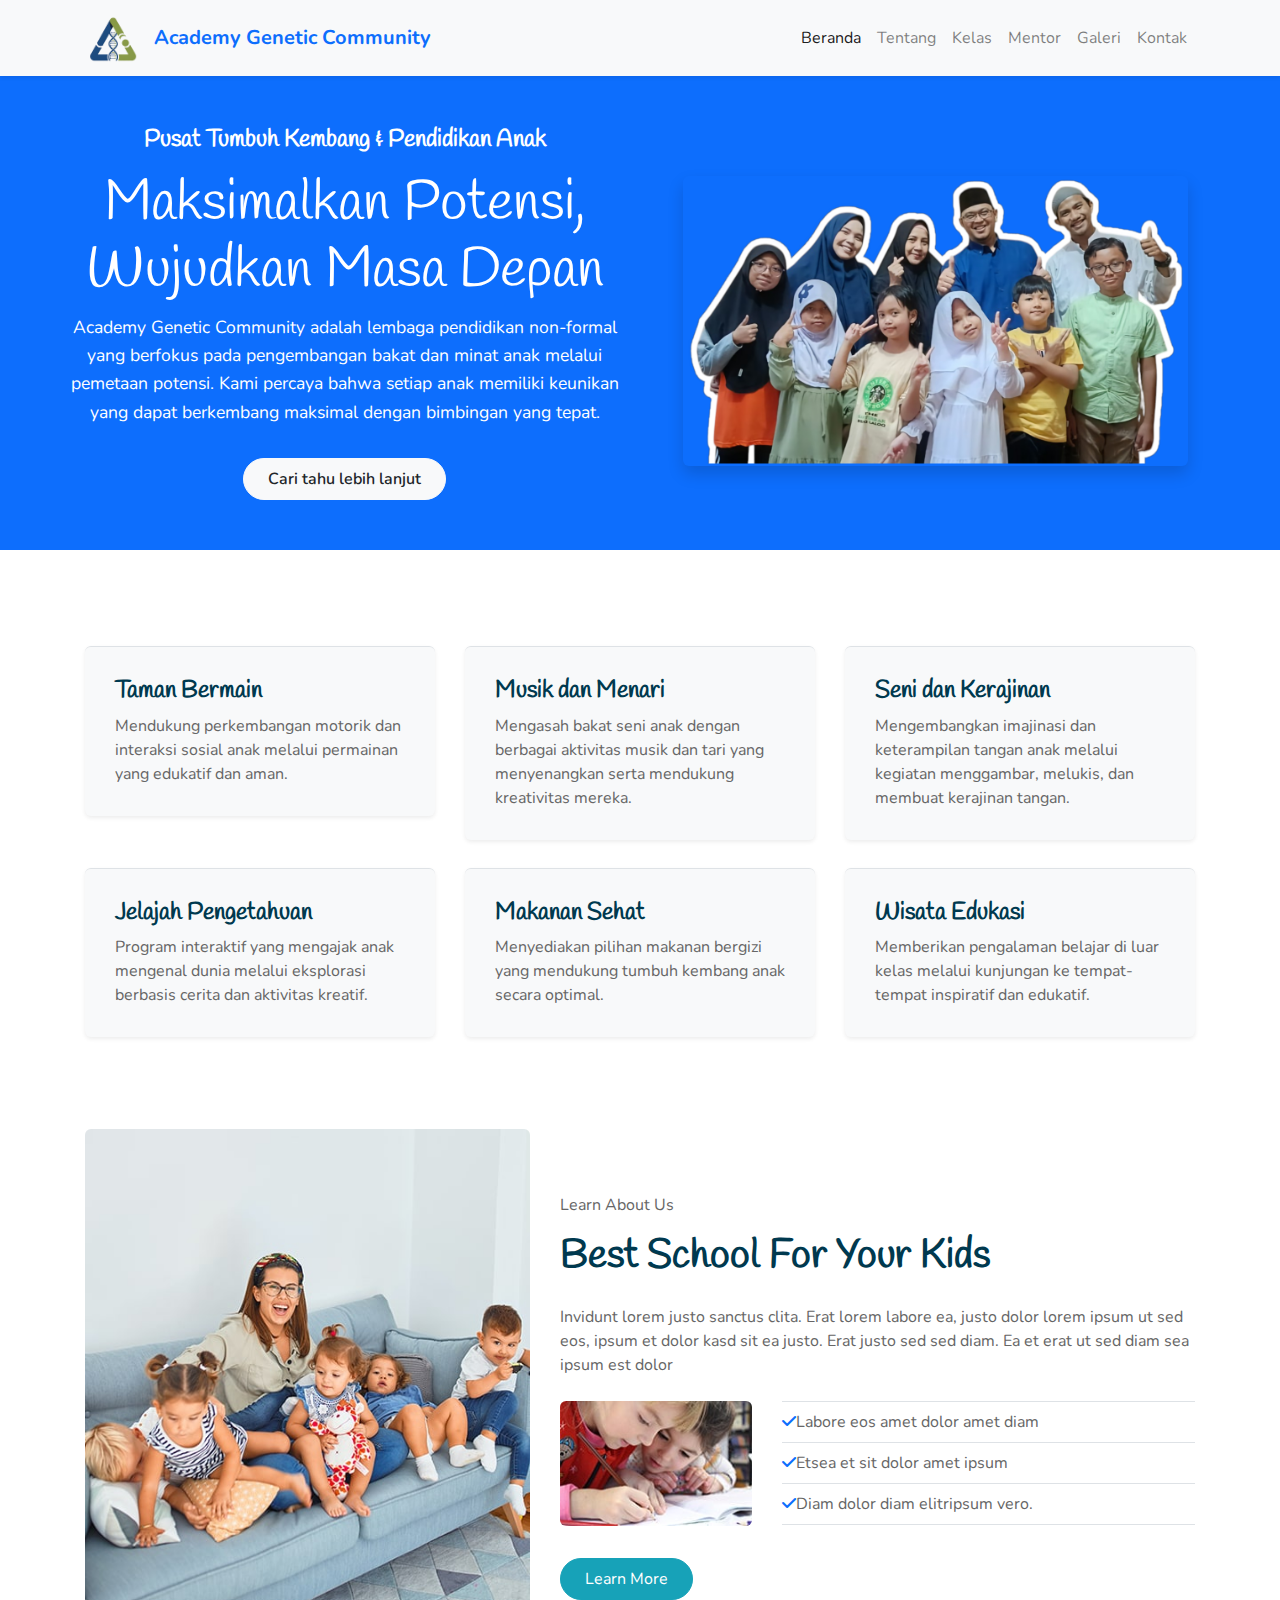
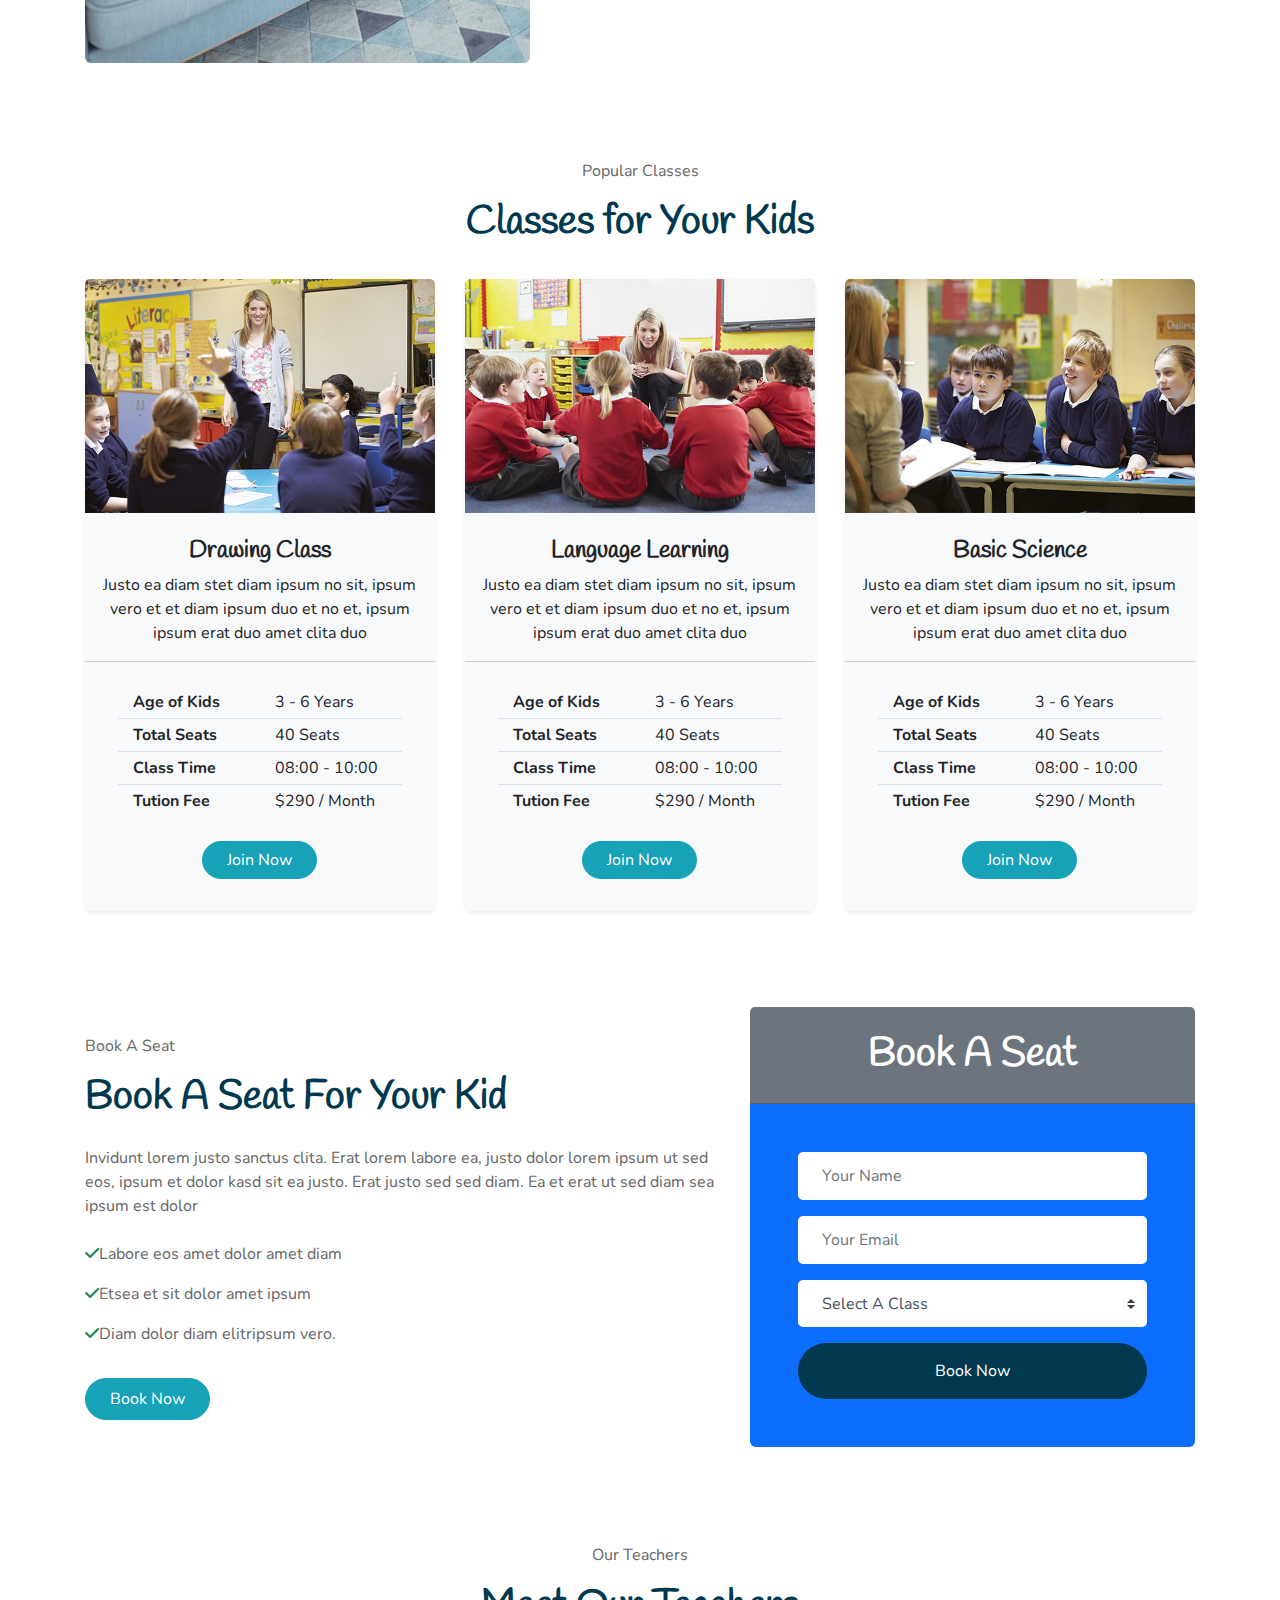
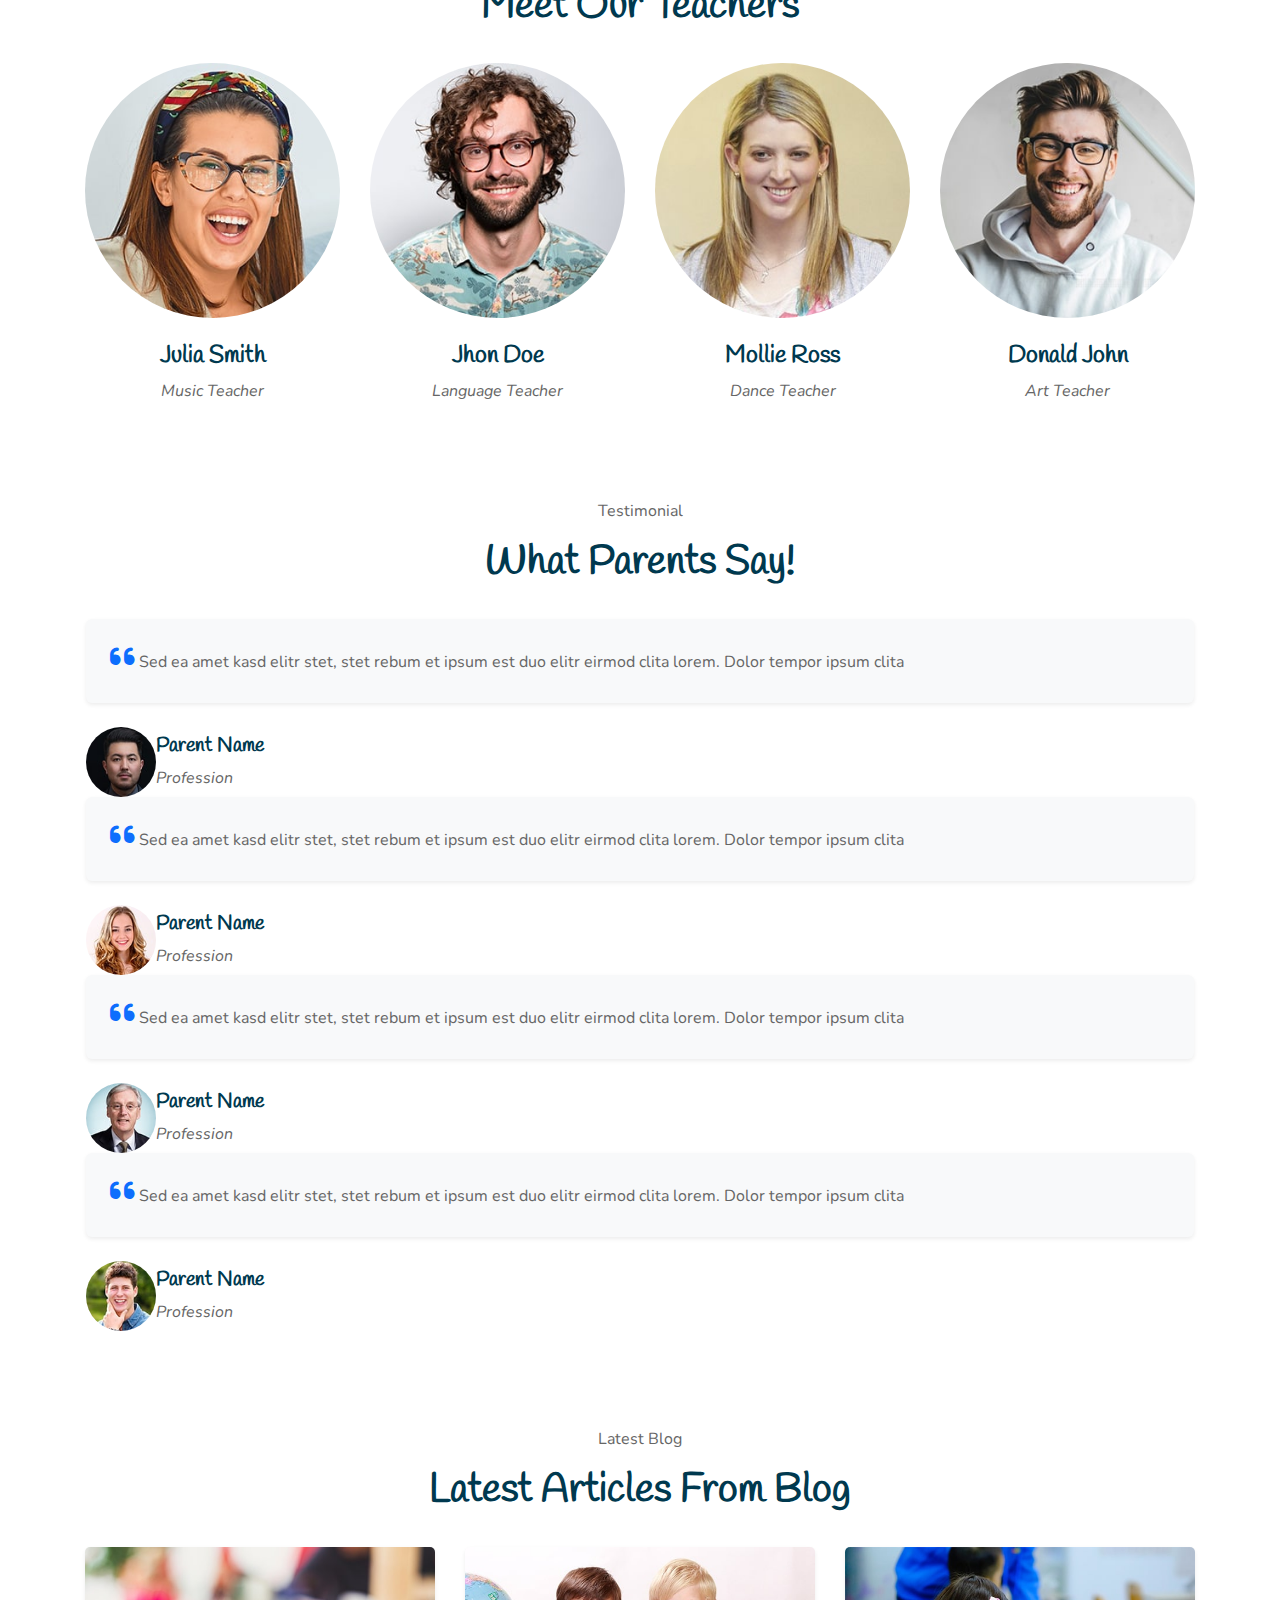
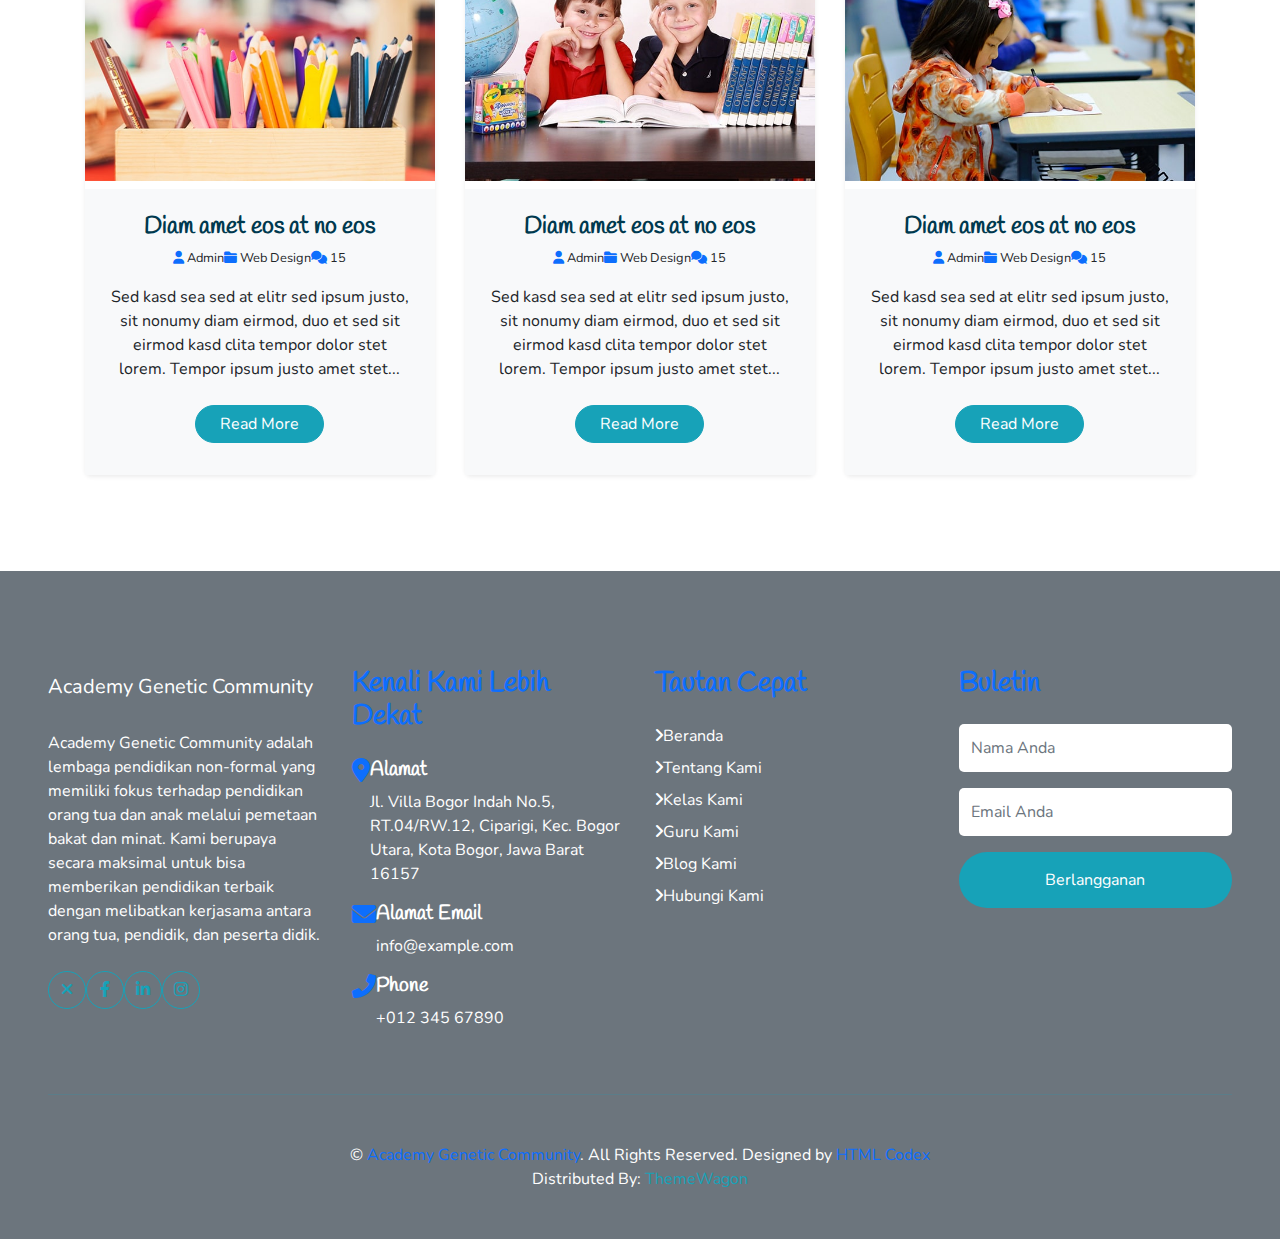
==== commit 9121696f: "Update index.html" ====
--- a/index.html
+++ b/index.html
@@ -28,11 +28,11 @@
 <!-- Navbar Start -->
 <nav class="navbar navbar-expand-lg navbar-light bg-light shadow-sm">
     <div class="container">
-        <a class="navbar-brand d-flex align-items-center" href="#">
+        <a class="navbar-brand d-flex align-items-center w-auto" href="#">
             <img src="img/logo.png" alt="Logo" style="height: 50px; margin-right: 10px;">
             <span class="text-primary fw-bold">Academy Genetic Community</span>
         </a>
-        <button class="navbar-toggler" type="button" data-bs-toggle="collapse" data-bs-target="#navbarNav">
+        <button class="navbar-toggler ms-auto" type="button" data-bs-toggle="collapse" data-bs-target="#navbarNav">
             <span class="navbar-toggler-icon"></span>
         </button>
         <div class="collapse navbar-collapse justify-content-end" id="navbarNav">
@@ -905,12 +905,6 @@
     </div>
     <!-- Footer End -->
 
-   <!-- Back to Top -->
-<a href="#" class="btn btn-primary p-3 back-to-top">
-    <i class="fa fa-angle-double-up"></i>
-</a>
-
-
     <!-- JavaScript Libraries -->
     <script src="https://code.jquery.com/jquery-3.4.1.min.js"></script>
     <script src="https://stackpath.bootstrapcdn.com/bootstrap/4.4.1/js/bootstrap.bundle.min.js"></script>
--- a/css/style.css
+++ b/css/style.css
@@ -4413,6 +4413,11 @@
   color: rgba(0, 0, 0, 0.9);
 }
 
+@media (max-width: 576px) {
+    .navbar-brand span {
+        font-size: 14px;
+    }
+
 .navbar-dark .navbar-brand {
   color: #fff;
 }
@@ -9864,3 +9869,30 @@
   padding: 0;
   list-style-type: none;
 }
+
+
+.back-to-top {
+    position: fixed;
+    bottom: 20px; /* Jarak dari bawah */
+    right: 20px; /* Jarak dari kanan */
+    width: 50px;
+    height: 50px;
+    background-color: #007b8f; /* Warna tombol */
+    border-radius: 50%; /* Agar tombol berbentuk bulat */
+    display: flex;
+    align-items: center;
+    justify-content: center;
+    box-shadow: 0 2px 10px rgba(0, 0, 0, 0.2);
+    cursor: pointer;
+    z-index: 999; /* Agar tetap di atas elemen lain */
+}
+
+.back-to-top i {
+    color: white;
+    font-size: 24px; /* Ukuran ikon */
+}
+
+.back-to-top:hover {
+    background-color: #005f6b; /* Warna saat hover */
+}
+
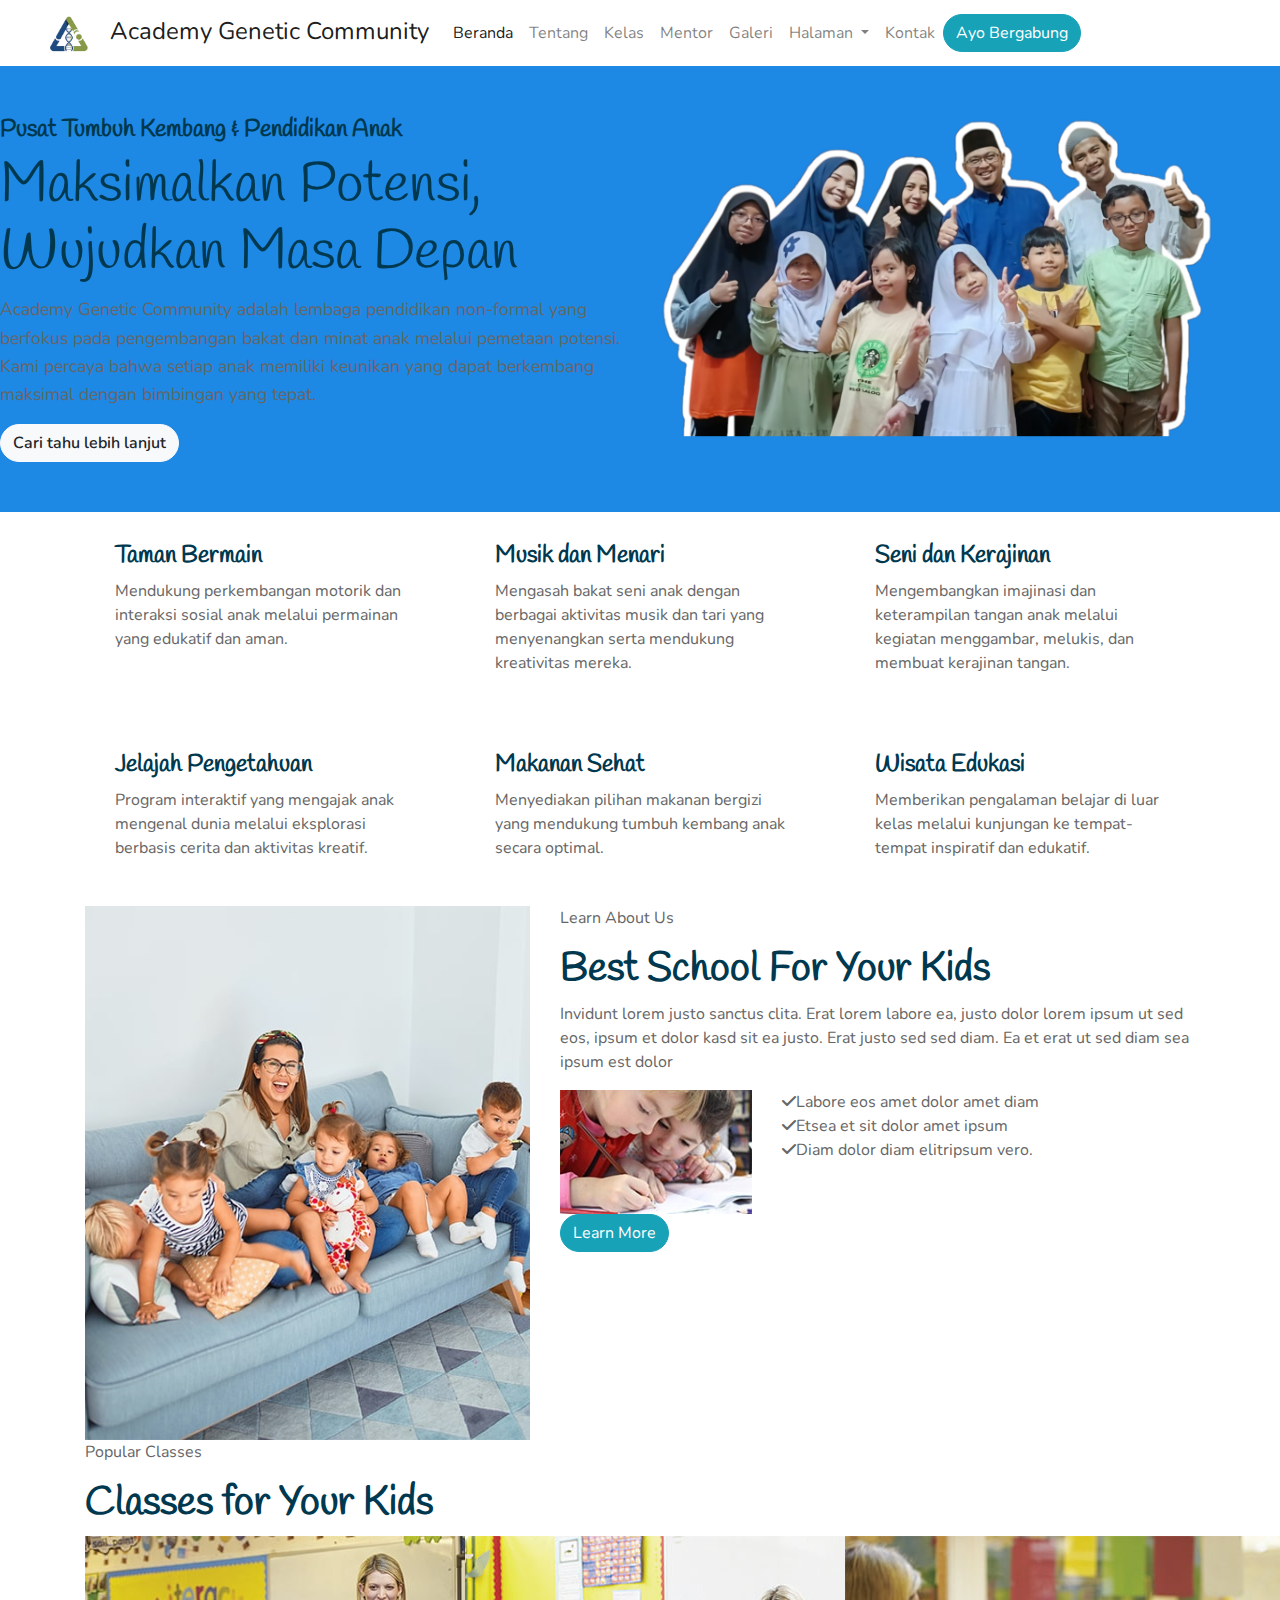
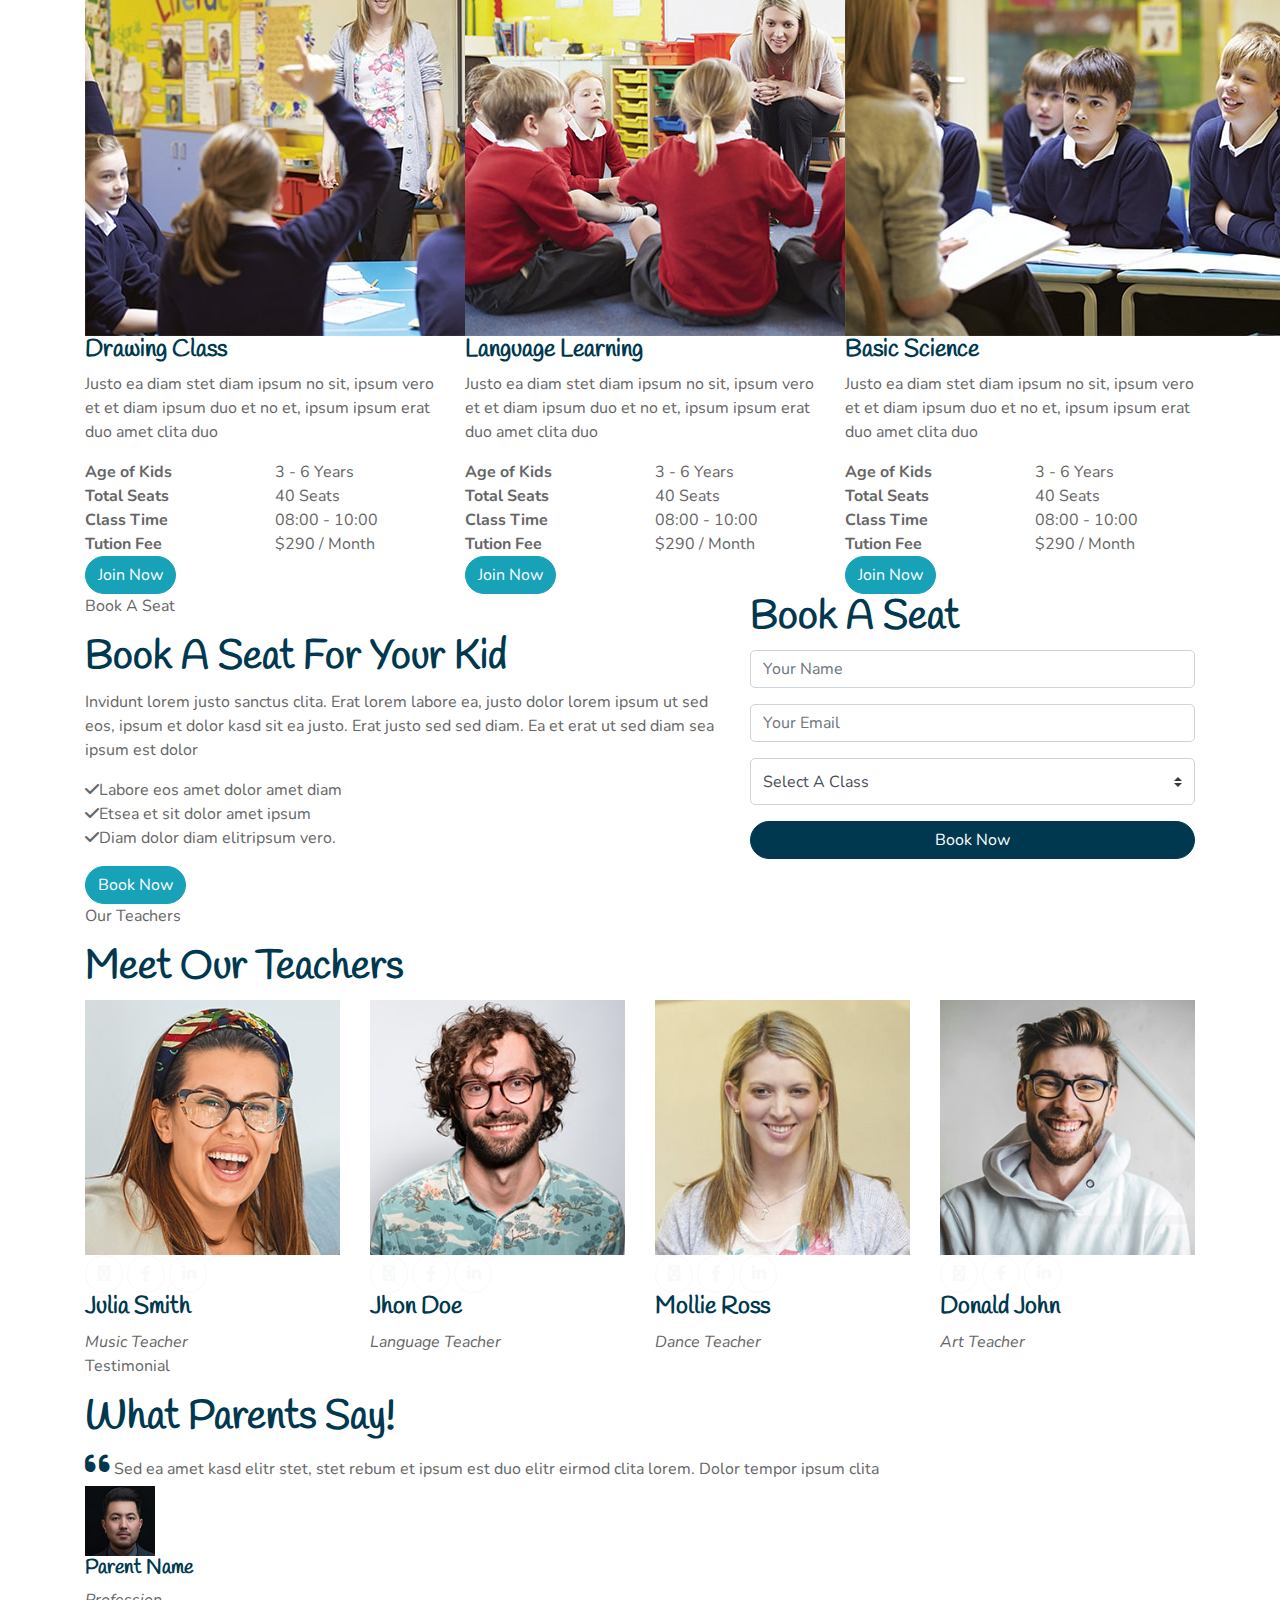
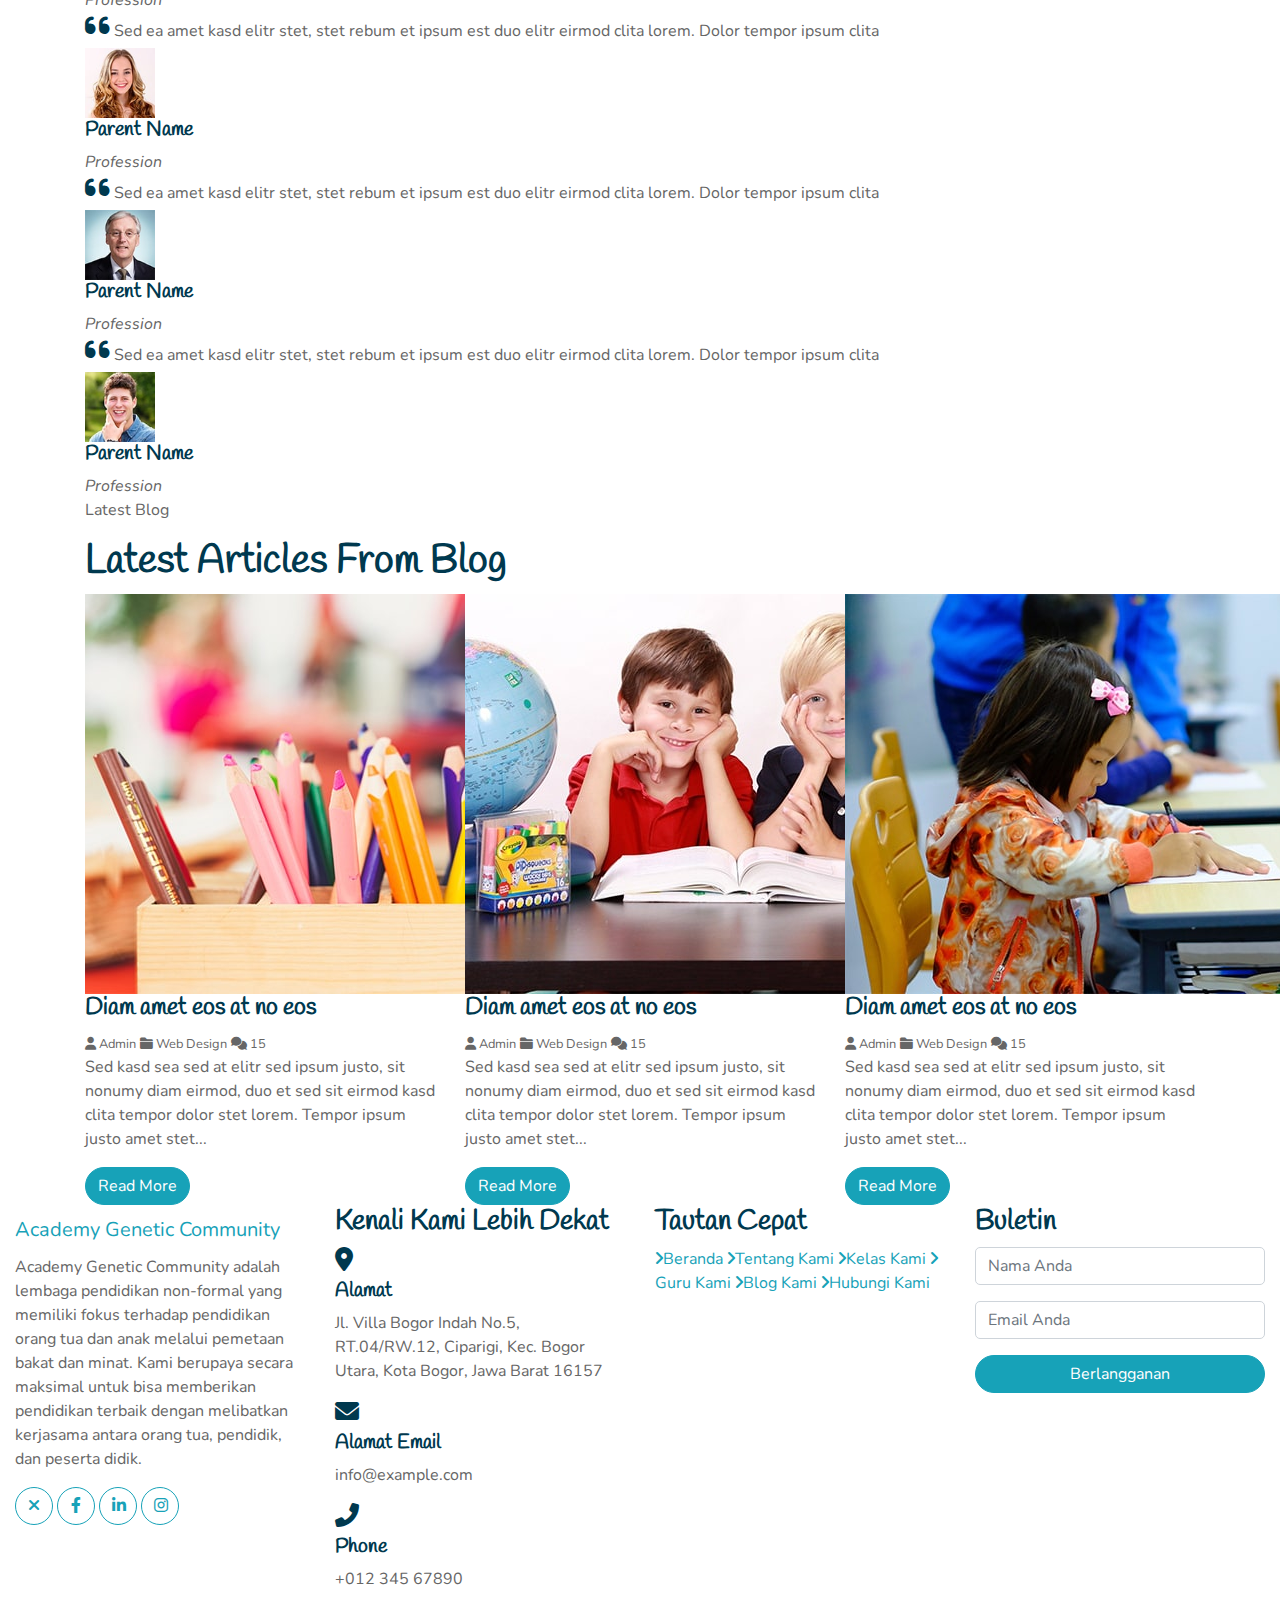
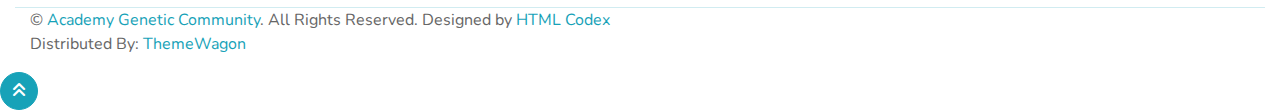
==== commit ee4e78e4: "Update index.html" ====
--- a/index.html
+++ b/index.html
@@ -1,53 +1,113 @@
 <!DOCTYPE html>
-<html lang="id">
-<head>
-    <meta charset="utf-8">
-    <title>Academy Genetic Community</title>
-    <meta name="viewport" content="width=device-width, initial-scale=1">
-    <meta name="keywords" content="Academy Genetic Community">
-    <meta name="description" content="Academy Genetic Community adalah lembaga pendidikan non-formal">
-    
-    <!-- Favicon -->
-    <link href="img/favicon.ico" rel="icon" type="image/x-icon">
-
-    <!-- Google Fonts -->
-    <link href="https://fonts.googleapis.com/css2?family=Handlee&family=Nunito&display=swap" rel="stylesheet">
+<html lang="en">
+  <head>
+    <meta charset="utf-8" />
+<title>Academy Genetic Community</title>
+<meta content="width=device-width, initial-scale=1" name="viewport" />
+<meta name="viewport" content="width=device-width, initial-scale=1">
+<meta content="Academy Genetic Community" name="keywords" />
+<meta content="Academy Genetic Community" name="description" />
+
+<!-- Favicon -->
+<!-- Favicon untuk browser desktop -->
+<link href="img/favicon.ico" rel="icon" type="image/x-icon" />
+
+<!-- Favicon untuk perangkat Apple -->
+<link href="img/apple-touch-icon.png" rel="apple-touch-icon" />
+
+<!-- Favicon untuk perangkat Android -->
+<link href="img/android-chrome-192x192.png" rel="icon" type="image/png" sizes="192x192" />
+
+<!-- Favicon untuk aplikasi web -->
+<link href="img/site-icon.png" rel="icon" type="image/png" sizes="32x32" />
+<link href="img/site-icon-96x96.png" rel="icon" type="image/png" sizes="96x96" />
+
+
+    <!-- Google Web Fonts -->
+    <link rel="preconnect" href="https://fonts.gstatic.com" />
+    <link
+      href="https://fonts.googleapis.com/css2?family=Handlee&family=Nunito&display=swap"
+      rel="stylesheet"
+    />
 
     <!-- Font Awesome -->
-    <link href="https://cdnjs.cloudflare.com/ajax/libs/font-awesome/6.0.0-beta3/css/all.min.css" rel="stylesheet">
-
-    <!-- Bootstrap CSS -->
-    <link href="https://cdn.jsdelivr.net/npm/bootstrap@5.3.0/dist/css/bootstrap.min.css" rel="stylesheet">
-
-    <!-- Custom CSS -->
-    <link href="css/style.css" rel="stylesheet">
-</head>
-
-<body>
-
-<!-- Navbar Start -->
-<nav class="navbar navbar-expand-lg navbar-light bg-light shadow-sm">
-    <div class="container">
-        <a class="navbar-brand d-flex align-items-center w-auto" href="#">
-            <img src="img/logo.png" alt="Logo" style="height: 50px; margin-right: 10px;">
-            <span class="text-primary fw-bold">Academy Genetic Community</span>
-        </a>
-        <button class="navbar-toggler ms-auto" type="button" data-bs-toggle="collapse" data-bs-target="#navbarNav">
-            <span class="navbar-toggler-icon"></span>
-        </button>
-        <div class="collapse navbar-collapse justify-content-end" id="navbarNav">
-            <ul class="navbar-nav">
-                <li class="nav-item"><a class="nav-link active" href="index.html">Beranda</a></li>
-                <li class="nav-item"><a class="nav-link" href="about.html">Tentang</a></li>
-                <li class="nav-item"><a class="nav-link" href="class.html">Kelas</a></li>
-                <li class="nav-item"><a class="nav-link" href="team.html">Mentor</a></li>
-                <li class="nav-item"><a class="nav-link" href="gallery.html">Galeri</a></li>
-                <li class="nav-item"><a class="nav-link" href="contact.html">Kontak</a></li>
+    <link
+      href="https://cdnjs.cloudflare.com/ajax/libs/font-awesome/5.10.0/css/all.min.css"
+      rel="stylesheet"
+    />
+
+    <!-- Flaticon Font -->
+    <link href="lib/flaticon/font/flaticon.css" rel="stylesheet" />
+    <link rel="stylesheet" href="https://cdnjs.cloudflare.com/ajax/libs/font-awesome/6.0.0-beta3/css/all.min.css">
+
+
+
+    <!-- Libraries Stylesheet -->
+    <link href="lib/owlcarousel/assets/owl.carousel.min.css" rel="stylesheet" />
+    <link href="lib/lightbox/css/lightbox.min.css" rel="stylesheet" />
+
+    <!-- Customized Bootstrap Stylesheet -->
+    <link href="css/style.css" rel="stylesheet" />
+  </head>
+
+  <body>
+   <!-- Navbar Start -->
+<div class="container-fluid bg-light position-relative shadow">
+  <nav class="navbar navbar-expand-lg bg-light navbar-light py-3 px-lg-5">
+    <div class="container-fluid">
+      <!-- Logo dan Brand -->
+      <a href="#" class="navbar-brand font-weight-bold text-secondary d-flex align-items-center" style="font-size: 24px;">
+        <img src="img/logo.png" alt="Logo" style="height: 40px; margin-right: 10px;" />
+        <span class="text-primary">Academy Genetic Community</span>
+      </a>
+
+      <!-- Toggle Button untuk Mobile -->
+      <button
+        class="navbar-toggler"
+        type="button"
+        data-bs-toggle="collapse"
+        data-bs-target="#navbarCollapse"
+        aria-controls="navbarCollapse"
+        aria-expanded="false"
+        aria-label="Toggle navigation"
+      >
+        <span class="navbar-toggler-icon"></span>
+      </button>
+
+      <!-- Navbar Links -->
+      <div class="collapse navbar-collapse justify-content-between" id="navbarCollapse">
+        <div class="navbar-nav font-weight-bold mx-auto text-center">
+          <a href="index.html" class="nav-item nav-link active">Beranda</a>
+          <a href="about.html" class="nav-item nav-link">Tentang</a>
+          <a href="class.html" class="nav-item nav-link">Kelas</a>
+          <a href="team.html" class="nav-item nav-link">Mentor</a>
+          <a href="gallery.html" class="nav-item nav-link">Galeri</a>
+          <div class="nav-item dropdown">
+            <a
+              href="#"
+              class="nav-link dropdown-toggle"
+              data-bs-toggle="dropdown"
+              role="button"
+              aria-expanded="false"
+            >
+              Halaman
+            </a>
+            <ul class="dropdown-menu rounded-0 m-0">
+              <li><a href="blog.html" class="dropdown-item">Blog Grid</a></li>
+              <li><a href="single.html" class="dropdown-item">Blog Detail</a></li>
             </ul>
-        </div>
-    </div>
-</nav>
+          </div>
+          <a href="contact.html" class="nav-item nav-link">Kontak</a>
+        </div>
+
+        <!-- Tombol Aksi -->
+        <a href="#" class="btn btn-primary px-4 mt-3 mt-lg-0">Ayo Bergabung</a>
+      </div>
+    </div>
+  </nav>
+</div>
 <!-- Navbar End -->
+
 
 <!-- Header Start -->
 <div class="container-fluid bg-primary px-0 px-md-5 mb-5" style="background-color: #1e88e5; padding: 50px 0;">
@@ -905,6 +965,11 @@
     </div>
     <!-- Footer End -->
 
+    <!-- Back to Top -->
+    <a href="#" class="btn btn-primary p-3 back-to-top"
+      ><i class="fa fa-angle-double-up"></i
+    ></a>
+
     <!-- JavaScript Libraries -->
     <script src="https://code.jquery.com/jquery-3.4.1.min.js"></script>
     <script src="https://stackpath.bootstrapcdn.com/bootstrap/4.4.1/js/bootstrap.bundle.min.js"></script>
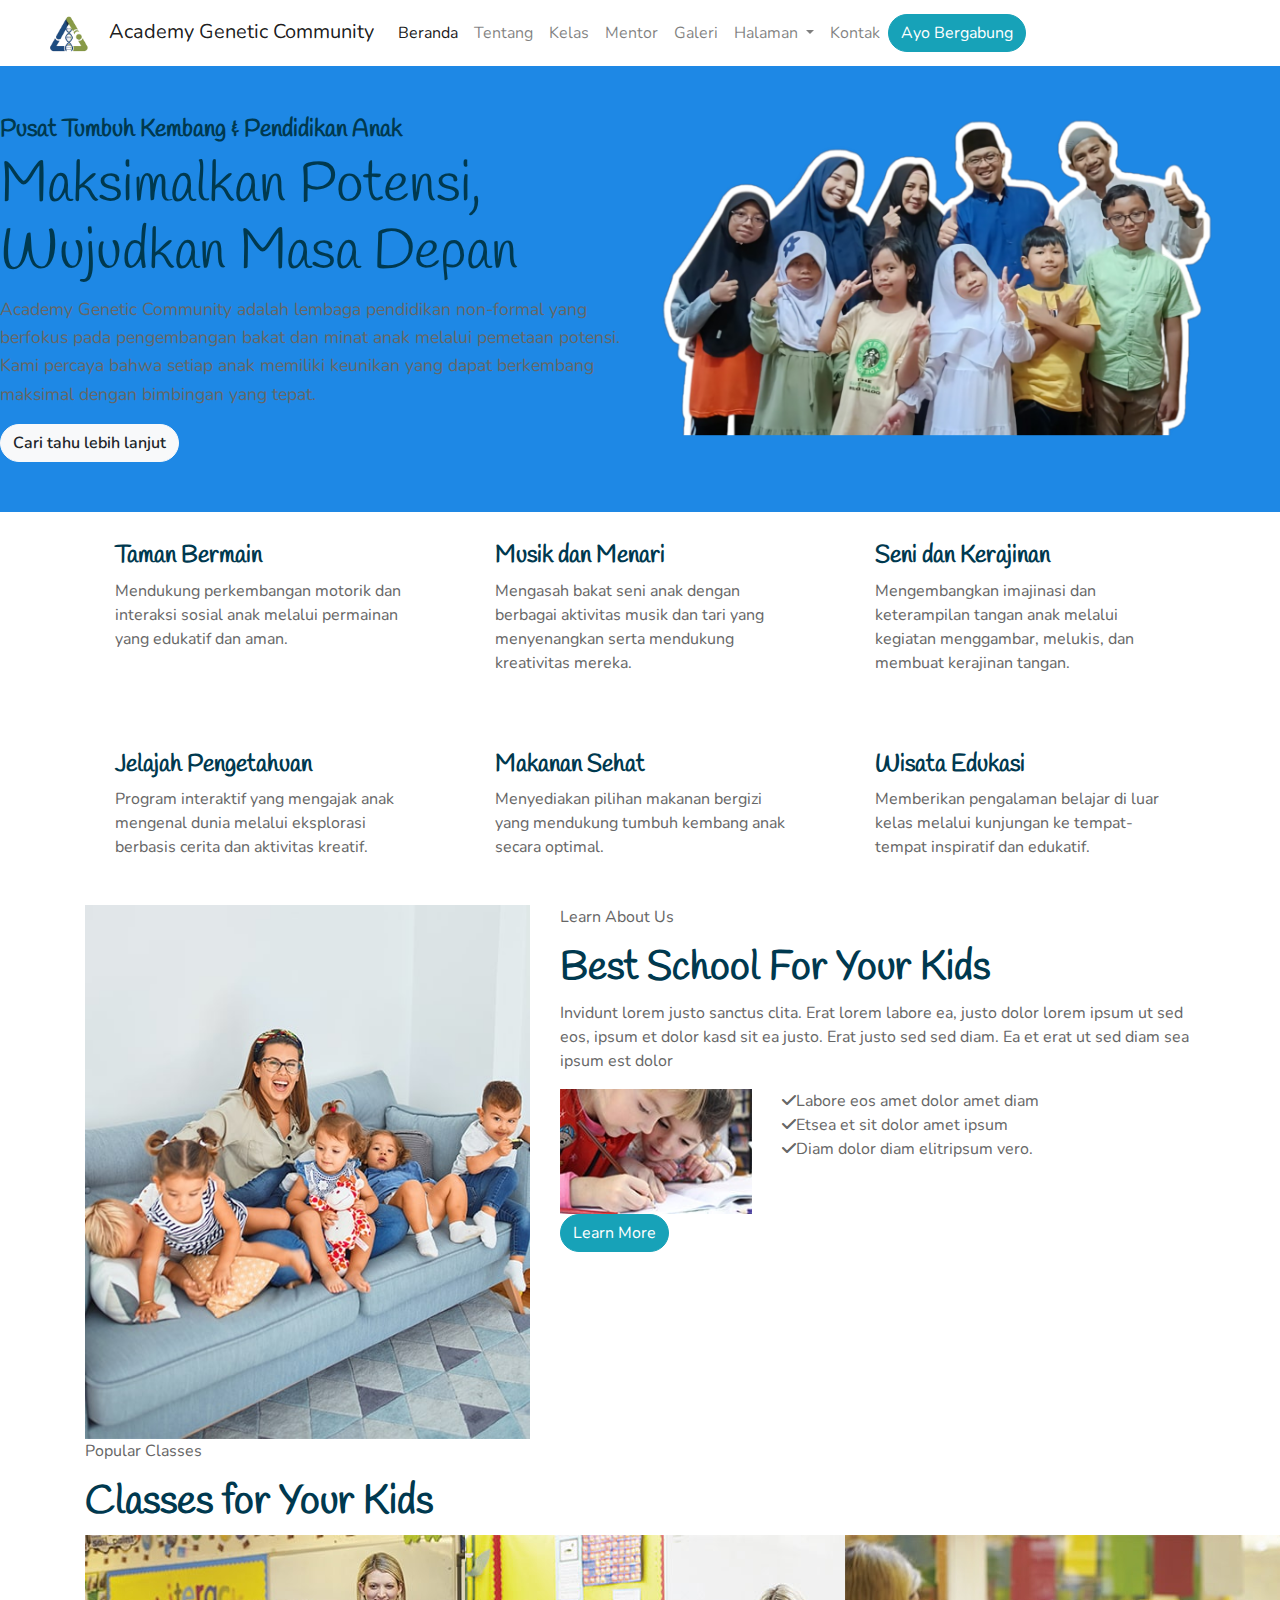
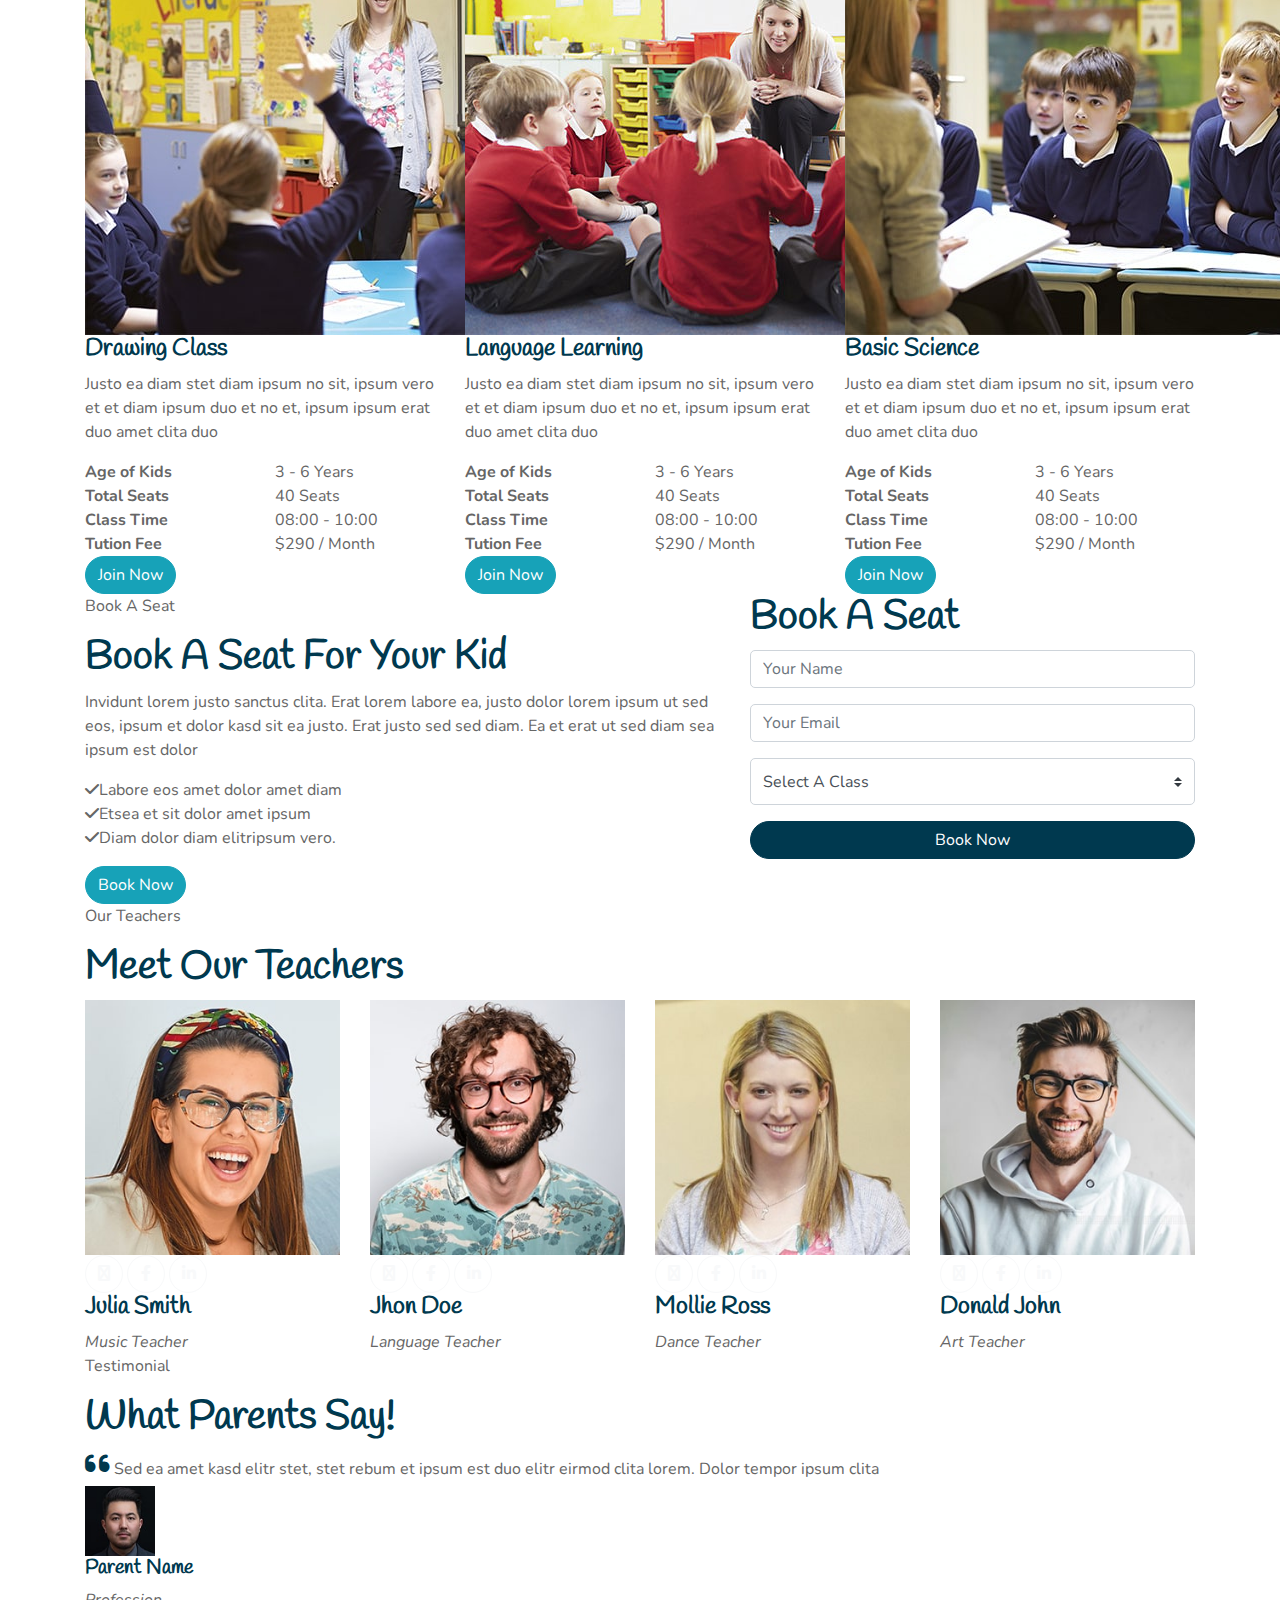
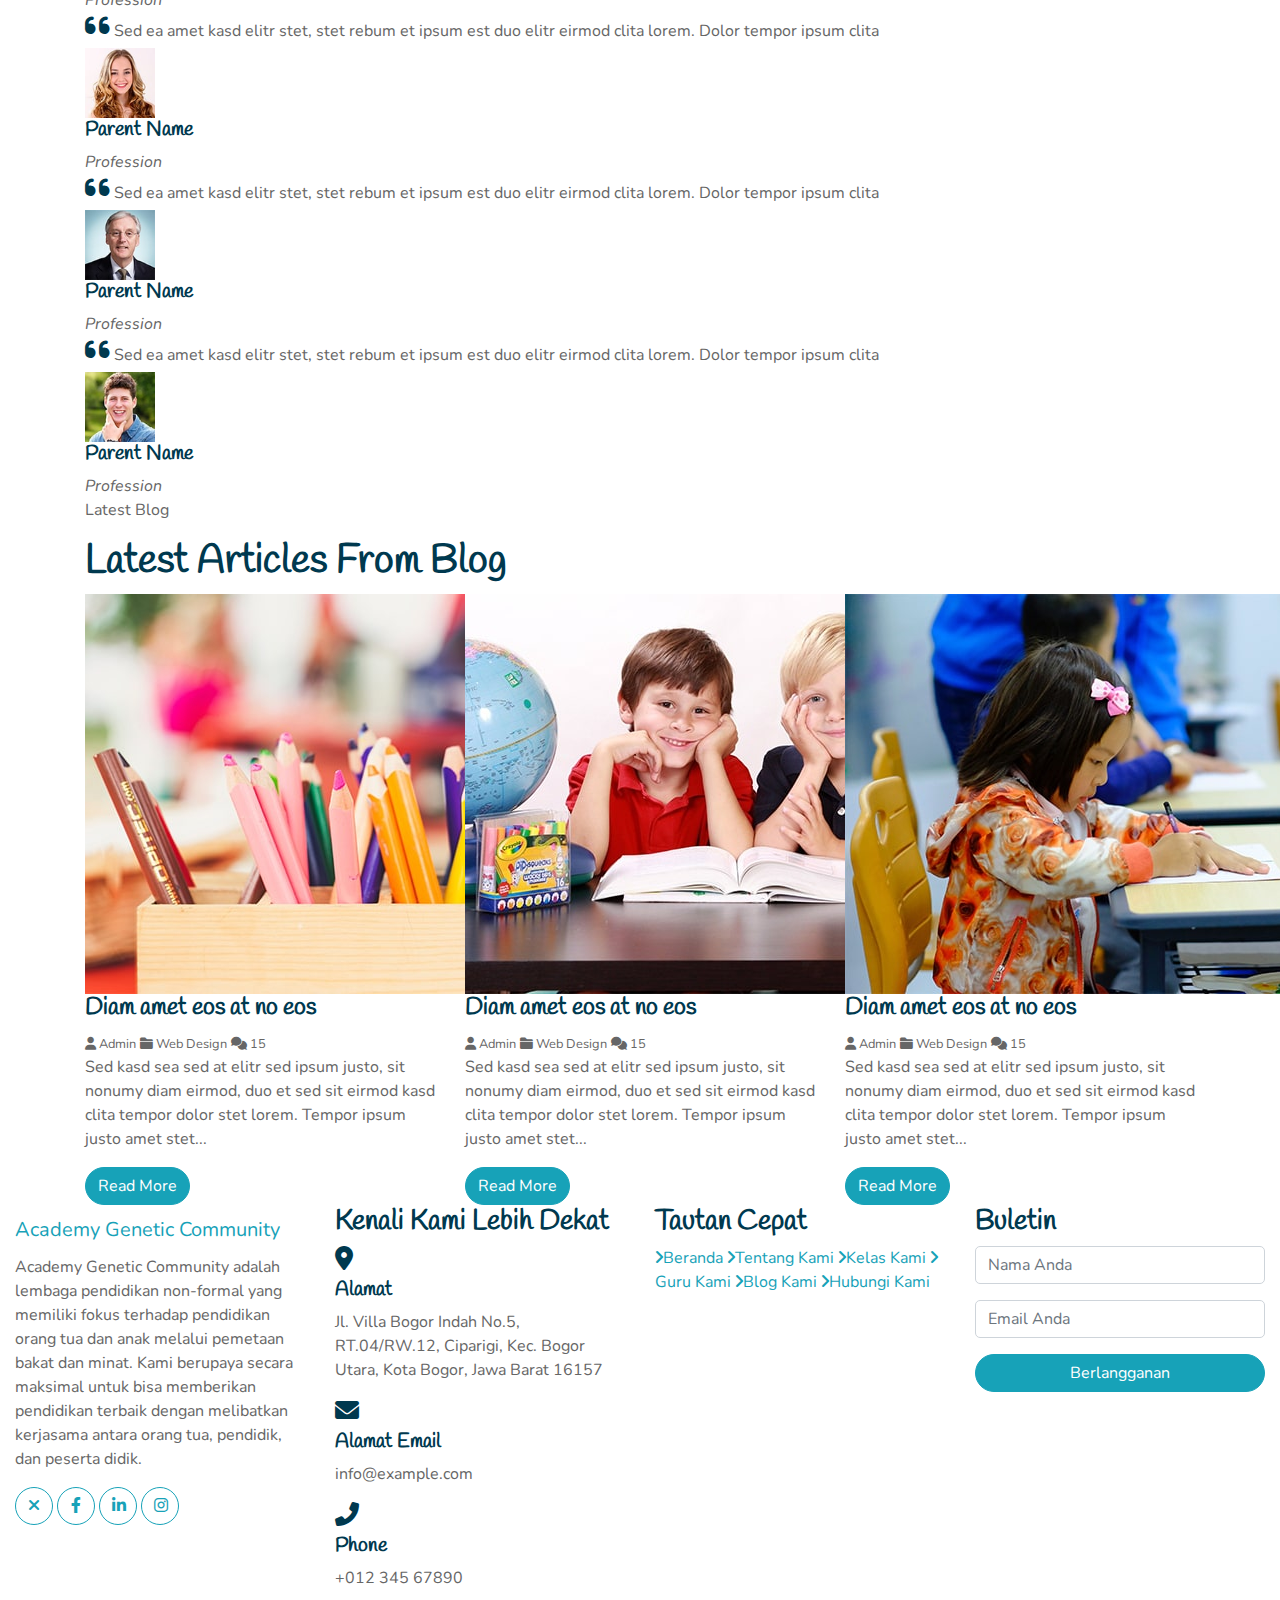
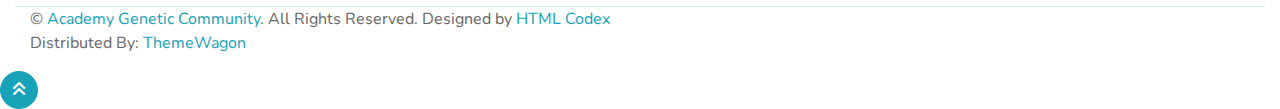
==== commit 9d275fdc: "Update index.html" ====
--- a/index.html
+++ b/index.html
@@ -51,17 +51,17 @@
   </head>
 
   <body>
-   <!-- Navbar Start -->
+<!-- Navbar Start -->
 <div class="container-fluid bg-light position-relative shadow">
   <nav class="navbar navbar-expand-lg bg-light navbar-light py-3 px-lg-5">
     <div class="container-fluid">
       <!-- Logo dan Brand -->
-      <a href="#" class="navbar-brand font-weight-bold text-secondary d-flex align-items-center" style="font-size: 24px;">
+      <a href="#" class="navbar-brand font-weight-bold text-secondary d-flex align-items-center">
         <img src="img/logo.png" alt="Logo" style="height: 40px; margin-right: 10px;" />
         <span class="text-primary">Academy Genetic Community</span>
       </a>
 
-      <!-- Toggle Button untuk Mobile -->
+      <!-- Tombol Toggle untuk Mobile -->
       <button
         class="navbar-toggler"
         type="button"
@@ -106,6 +106,8 @@
     </div>
   </nav>
 </div>
+<!-- Navbar End -->
+
 <!-- Navbar End -->
 
 
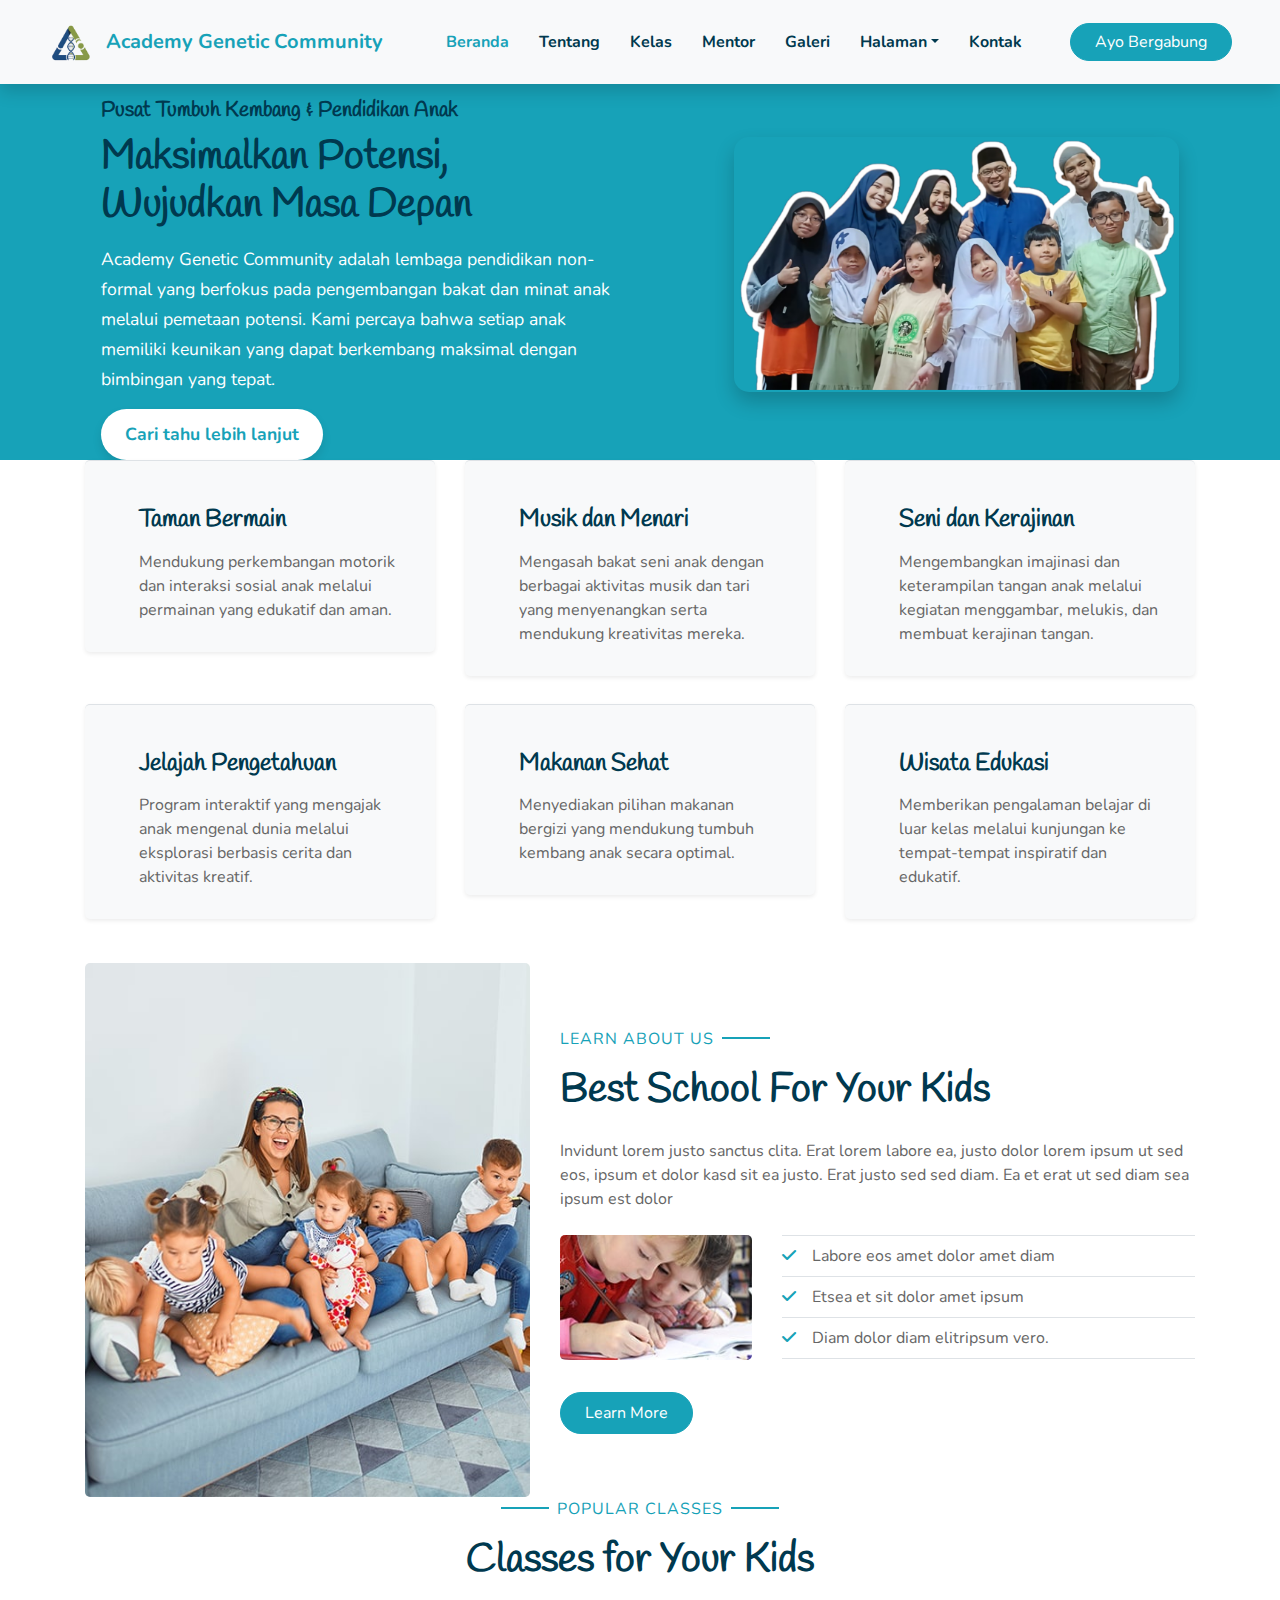
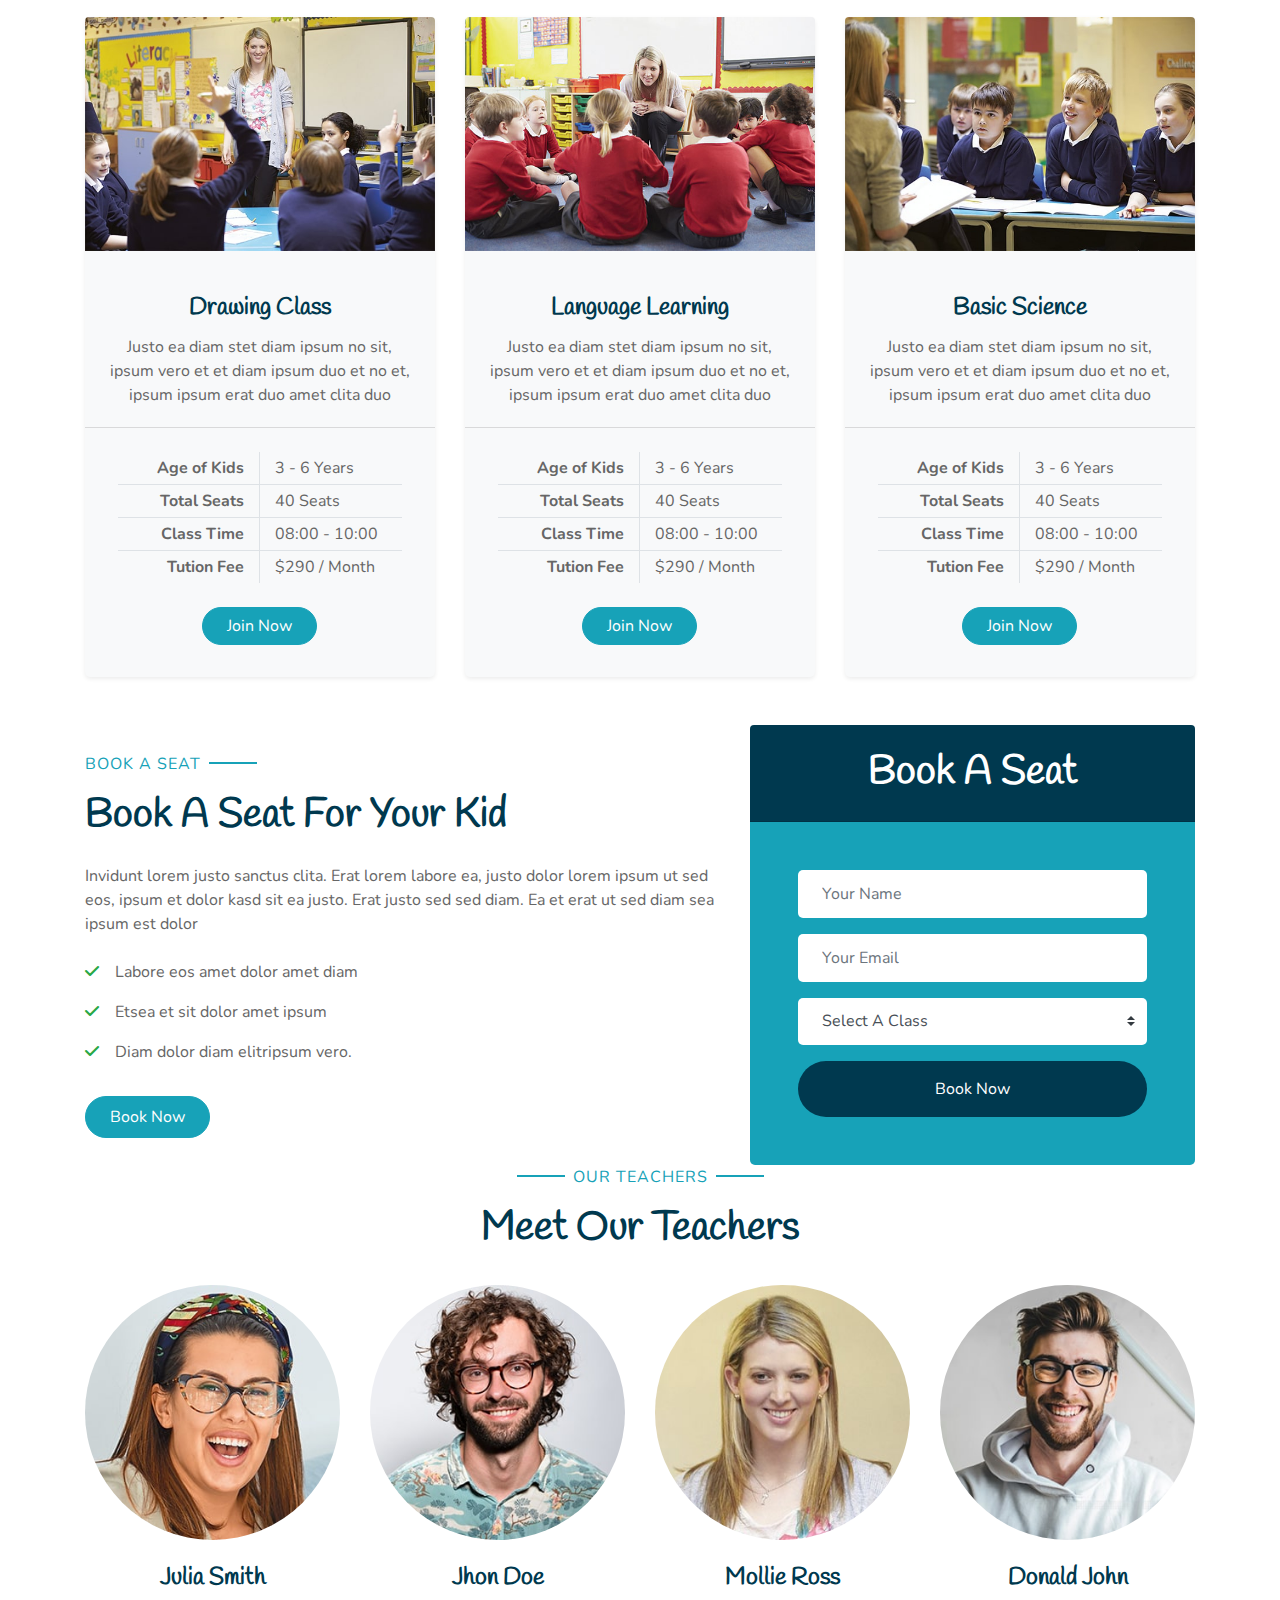
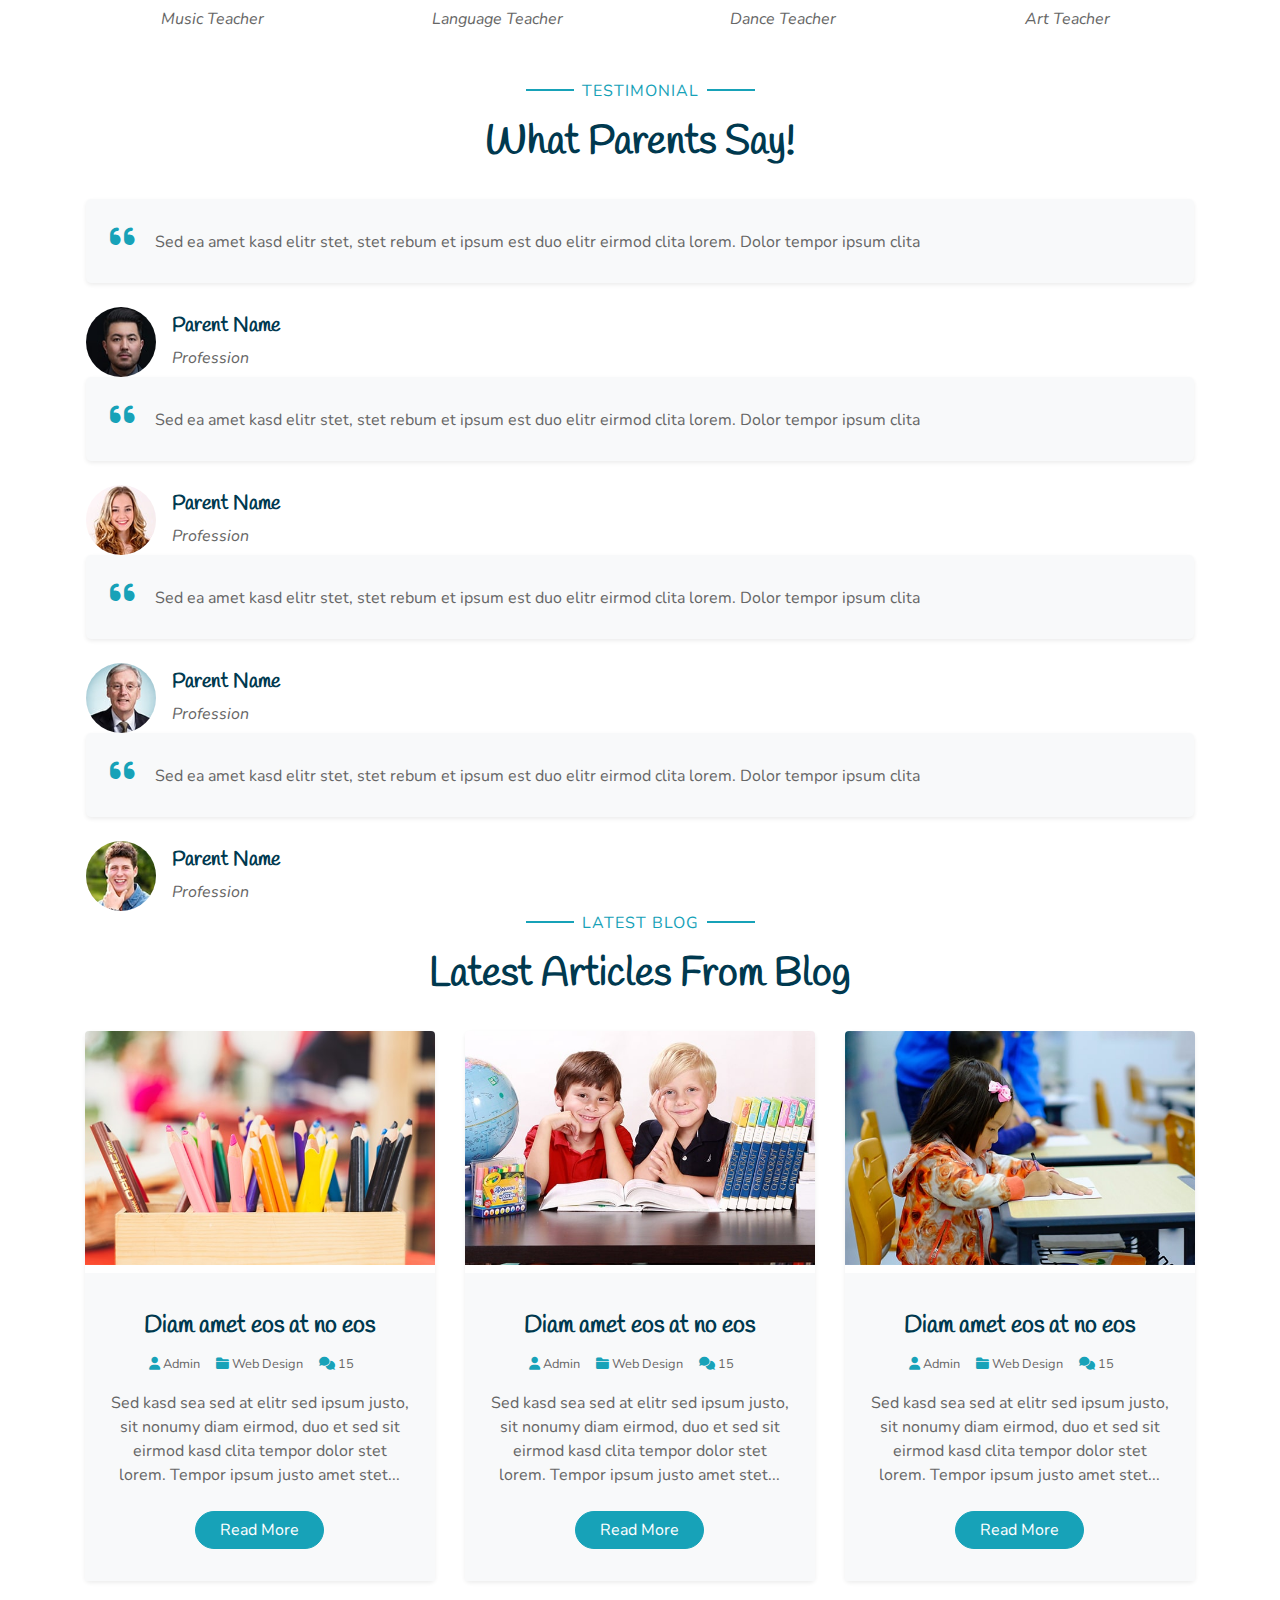
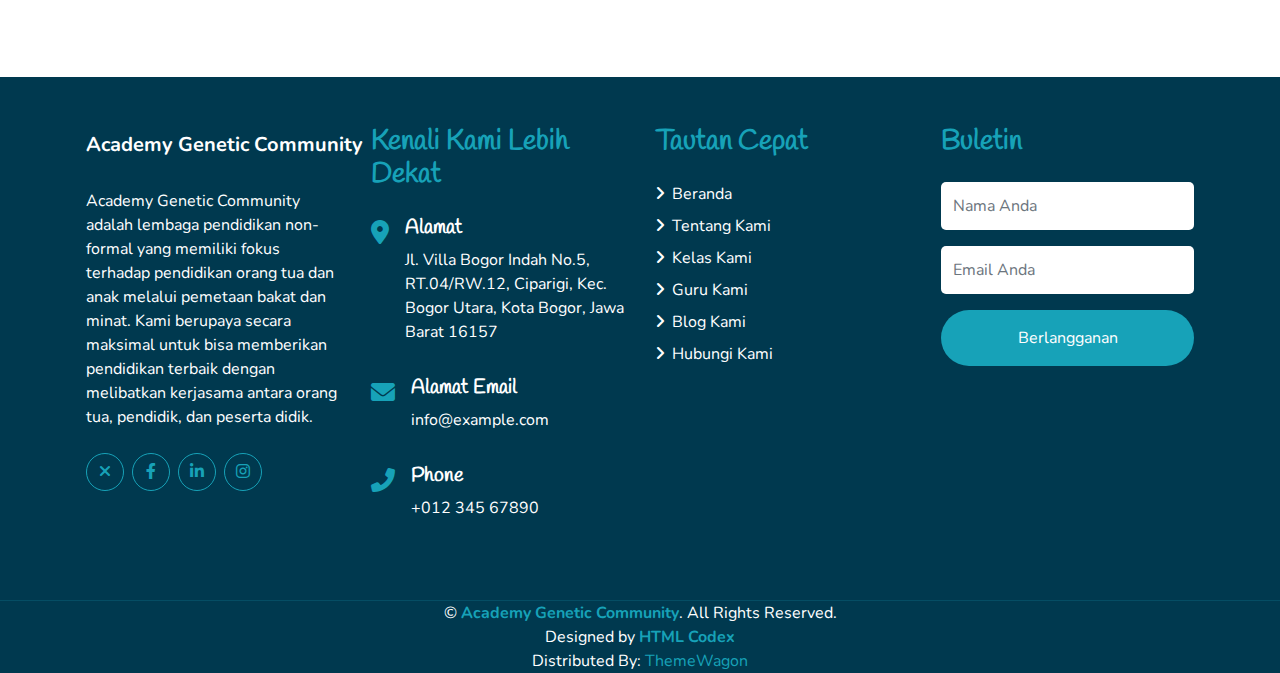
==== commit 4513462c: "Update index.html" ====
--- a/index.html
+++ b/index.html
@@ -2,45 +2,28 @@
 <html lang="en">
   <head>
     <meta charset="utf-8" />
-<title>Academy Genetic Community</title>
-<meta content="width=device-width, initial-scale=1" name="viewport" />
-<meta name="viewport" content="width=device-width, initial-scale=1">
-<meta content="Academy Genetic Community" name="keywords" />
-<meta content="Academy Genetic Community" name="description" />
-
-<!-- Favicon -->
-<!-- Favicon untuk browser desktop -->
-<link href="img/favicon.ico" rel="icon" type="image/x-icon" />
-
-<!-- Favicon untuk perangkat Apple -->
-<link href="img/apple-touch-icon.png" rel="apple-touch-icon" />
-
-<!-- Favicon untuk perangkat Android -->
-<link href="img/android-chrome-192x192.png" rel="icon" type="image/png" sizes="192x192" />
-
-<!-- Favicon untuk aplikasi web -->
-<link href="img/site-icon.png" rel="icon" type="image/png" sizes="32x32" />
-<link href="img/site-icon-96x96.png" rel="icon" type="image/png" sizes="96x96" />
-
+    <title>Academy Genetic Community</title>
+    <meta content="width=device-width, initial-scale=1.0" name="viewport" />
+    <meta content="Academy Genetic Community" name="keywords" />
+    <meta content="Academy Genetic Community" name="description" />
+
+    <!-- Favicon -->
+    <link href="img/favicon.ico" rel="icon" type="image/x-icon" />
+    <link href="img/apple-touch-icon.png" rel="apple-touch-icon" />
+    <link href="img/android-chrome-192x192.png" rel="icon" type="image/png" sizes="192x192" />
+    <link href="img/site-icon.png" rel="icon" type="image/png" sizes="32x32" />
+    <link href="img/site-icon-96x96.png" rel="icon" type="image/png" sizes="96x96" />
 
     <!-- Google Web Fonts -->
     <link rel="preconnect" href="https://fonts.gstatic.com" />
-    <link
-      href="https://fonts.googleapis.com/css2?family=Handlee&family=Nunito&display=swap"
-      rel="stylesheet"
-    />
+    <link href="https://fonts.googleapis.com/css2?family=Handlee&family=Nunito&display=swap" rel="stylesheet" />
 
     <!-- Font Awesome -->
-    <link
-      href="https://cdnjs.cloudflare.com/ajax/libs/font-awesome/5.10.0/css/all.min.css"
-      rel="stylesheet"
-    />
+    <link href="https://cdnjs.cloudflare.com/ajax/libs/font-awesome/5.10.0/css/all.min.css" rel="stylesheet" />
+    <link href="https://cdnjs.cloudflare.com/ajax/libs/font-awesome/6.0.0-beta3/css/all.min.css" rel="stylesheet" />
 
     <!-- Flaticon Font -->
     <link href="lib/flaticon/font/flaticon.css" rel="stylesheet" />
-    <link rel="stylesheet" href="https://cdnjs.cloudflare.com/ajax/libs/font-awesome/6.0.0-beta3/css/all.min.css">
-
-
 
     <!-- Libraries Stylesheet -->
     <link href="lib/owlcarousel/assets/owl.carousel.min.css" rel="stylesheet" />
@@ -48,88 +31,196 @@
 
     <!-- Customized Bootstrap Stylesheet -->
     <link href="css/style.css" rel="stylesheet" />
+
+    <style>
+      /* Navbar Styling */
+      .navbar {
+        display: flex;
+        align-items: center;
+        justify-content: space-between;
+        width: 100%;
+        padding: 10px 20px;
+        position: relative;
+      }
+
+      /* Logo dan teks sejajar */
+      .navbar-brand {
+        display: flex;
+        align-items: center;
+        font-size: 20px;
+        white-space: nowrap;
+      }
+
+      .navbar-brand img {
+        height: 40px; /* Sesuaikan ukuran logo */
+        margin-right: 10px;
+      }
+
+      /* Tombol menu tetap di kanan & sejajar */
+      .navbar-toggler {
+        position: absolute;
+        right: 20px;
+        top: 50%;
+        transform: translateY(-50%);
+        border: none;
+      }
+
+      /* Hindari margin/padding berlebihan */
+      .container-fluid {
+        padding: 0 !important;
+      }
+    </style>
   </head>
 
   <body>
-<!-- Navbar Start -->
-<div class="container-fluid bg-light position-relative shadow">
-  <nav class="navbar navbar-expand-lg bg-light navbar-light py-3 px-lg-5">
-    <div class="container-fluid">
-      <!-- Logo dan Brand -->
-      <a href="#" class="navbar-brand font-weight-bold text-secondary d-flex align-items-center">
-        <img src="img/logo.png" alt="Logo" style="height: 40px; margin-right: 10px;" />
-        <span class="text-primary">Academy Genetic Community</span>
-      </a>
-
-      <!-- Tombol Toggle untuk Mobile -->
-      <button
-        class="navbar-toggler"
-        type="button"
-        data-bs-toggle="collapse"
-        data-bs-target="#navbarCollapse"
-        aria-controls="navbarCollapse"
-        aria-expanded="false"
-        aria-label="Toggle navigation"
-      >
-        <span class="navbar-toggler-icon"></span>
-      </button>
-
-      <!-- Navbar Links -->
-      <div class="collapse navbar-collapse justify-content-between" id="navbarCollapse">
-        <div class="navbar-nav font-weight-bold mx-auto text-center">
-          <a href="index.html" class="nav-item nav-link active">Beranda</a>
-          <a href="about.html" class="nav-item nav-link">Tentang</a>
-          <a href="class.html" class="nav-item nav-link">Kelas</a>
-          <a href="team.html" class="nav-item nav-link">Mentor</a>
-          <a href="gallery.html" class="nav-item nav-link">Galeri</a>
-          <div class="nav-item dropdown">
-            <a
-              href="#"
-              class="nav-link dropdown-toggle"
-              data-bs-toggle="dropdown"
-              role="button"
-              aria-expanded="false"
-            >
-              Halaman
-            </a>
-            <ul class="dropdown-menu rounded-0 m-0">
-              <li><a href="blog.html" class="dropdown-item">Blog Grid</a></li>
-              <li><a href="single.html" class="dropdown-item">Blog Detail</a></li>
-            </ul>
-          </div>
-          <a href="contact.html" class="nav-item nav-link">Kontak</a>
-        </div>
-
-        <!-- Tombol Aksi -->
-        <a href="#" class="btn btn-primary px-4 mt-3 mt-lg-0">Ayo Bergabung</a>
-      </div>
+   <!-- Navbar Start -->
+   <div class="container-fluid bg-light position-relative shadow">
+    <nav class="navbar navbar-expand-lg bg-light navbar-light py-3 py-lg-0 px-0 px-lg-5">
+      <div class="container-fluid">
+        <a href="" class="navbar-brand font-weight-bold text-secondary">
+            <img src="img/logo.png" alt="Logo" />
+            <span class="text-primary">Academy Genetic Community</span>
+          </a>
+          <button class="navbar-toggler" type="button" data-bs-toggle="collapse" data-bs-target="#navbarCollapse">
+            <span class="navbar-toggler-icon"></span>
+          </button>
+          <div class="collapse navbar-collapse justify-content-between" id="navbarCollapse">
+            <div class="navbar-nav font-weight-bold mx-auto py-0">
+              <a href="index.html" class="nav-item nav-link active">Beranda</a>
+              <a href="about.html" class="nav-item nav-link">Tentang</a>
+              <a href="class.html" class="nav-item nav-link">Kelas</a>
+              <a href="team.html" class="nav-item nav-link">Mentor</a>
+              <a href="gallery.html" class="nav-item nav-link">Galeri</a>
+              <div class="nav-item dropdown">
+                <a href="#" class="nav-link dropdown-toggle" data-bs-toggle="dropdown">Halaman</a>
+                <div class="dropdown-menu rounded-0 m-0">
+                  <a href="blog.html" class="dropdown-item">Blog Grid</a>
+                  <a href="single.html" class="dropdown-item">Blog Detail</a>
+                </div>
+              </div>
+              <a href="contact.html" class="nav-item nav-link">Kontak</a>
+            </div>
+            <a href="#" class="btn btn-primary px-4">Ayo Bergabung</a>
+          </div>
+        </div>
+      </nav>
     </div>
-  </nav>
-</div>
-<!-- Navbar End -->
-
-<!-- Navbar End -->
+    <!-- Navbar End -->
+
+    <!-- Bootstrap 5 JS -->
+    <script src="https://cdn.jsdelivr.net/npm/bootstrap@5.3.0/dist/js/bootstrap.bundle.min.js"></script>
+  </body>
+</html>
 
 
 <!-- Header Start -->
-<div class="container-fluid bg-primary px-0 px-md-5 mb-5" style="background-color: #1e88e5; padding: 50px 0;">
-  <div class="row align-items-center px-3">
-    <div class="col-lg-6 text-center text-lg-left">
-      <h4 class="text-white mb-3">Pusat Tumbuh Kembang & Pendidikan Anak</h4>
-      <h1 class="display-4 font-weight-bold text-white">
-        Maksimalkan Potensi, <br /> Wujudkan Masa Depan
-      </h1>
-      <p class="text-white mb-4" style="font-size: 1.1rem; line-height: 1.6;">
-        Academy Genetic Community adalah lembaga pendidikan non-formal yang berfokus pada pengembangan bakat dan minat anak melalui pemetaan potensi. Kami percaya bahwa setiap anak memiliki keunikan yang dapat berkembang maksimal dengan bimbingan yang tepat.
-      </p>
-      <a href="#" class="btn btn-light mt-2 py-2 px-4" style="border-radius: 30px; font-weight: 600;">Cari tahu lebih lanjut</a>
-    </div>
-    <div class="col-lg-6 text-center text-lg-right">
-      <img class="img-fluid mt-3 rounded shadow" src="img/header.png" alt="Anak-anak belajar bersama" style="max-width: 90%; border-radius: 20px;" />
+<!-- Header Start -->
+<div class="container-fluid header-section px-0 px-md-5">
+  <div class="container">
+    <div class="row align-items-center px-3">
+      <!-- Bagian Teks -->
+      <div class="col-lg-6 text-center text-lg-left">
+        <!-- Spasi dengan h4 -->
+        <h4></h4><h4></h4><h4></h4><h4></h4><h4></h4><h4></h4><h4></h4>
+
+        <h4 class="subheading">Pusat Tumbuh Kembang & Pendidikan Anak</h4>
+        <h1 class="main-heading">Maksimalkan Potensi, <br> Wujudkan Masa Depan</h1>
+
+        <p class="description">
+          Academy Genetic Community adalah lembaga pendidikan non-formal yang berfokus pada 
+          pengembangan bakat dan minat anak melalui pemetaan potensi. Kami percaya bahwa setiap anak 
+          memiliki keunikan yang dapat berkembang maksimal dengan bimbingan yang tepat.
+        </p>
+
+        <!-- Tombol -->
+        <a href="#" class="btn-learn">Cari tahu lebih lanjut</a>
+      </div>
+
+      <!-- Bagian Gambar -->
+      <div class="col-lg-6 text-center text-lg-right">
+        <img src="img/header.png" alt="Anak-anak belajar bersama" class="header-img">
+        
+        <!-- Spasi dengan h4 -->
+        <h4></h4><h4></h4><h4></h4><h4></h4>
+      </div>
     </div>
   </div>
 </div>
 <!-- Header End -->
+
+<style>
+  /* Styling Header */
+  .header-section {
+    background-color:#17a2b8;
+    color: white;
+    padding: 60px 0;
+  }
+
+  /* Subheading */
+  .subheading {
+    font-size: 1.3rem;
+    font-weight: 600;
+    margin-bottom: 10px;
+  }
+
+  /* Heading Utama */
+  .main-heading {
+    font-size: 2.5rem;
+    font-weight: bold;
+    font-family: 'Handlee', cursive;
+  }
+
+  /* Paragraf */
+  .description {
+    font-size: 1.1rem;
+    line-height: 1.7;
+    max-width: 600px;
+    margin: 15px auto;
+  }
+
+  /* Tombol */
+  .btn-learn {
+    display: inline-block;
+    background-color: #fff;
+    color: #17a2b8;
+    font-size: 1.1rem;
+    font-weight: bold;
+    padding: 12px 24px;
+    border-radius: 30px;
+    text-decoration: none;
+    transition: all 0.3s;
+    box-shadow: 0px 5px 10px rgba(0, 0, 0, 0.1);
+  }
+
+  .btn-learn:hover {
+    background-color: #ddd;
+  }
+
+  /* Gambar */
+  .header-img {
+    max-width: 85%;
+    border-radius: 15px;
+    box-shadow: 0px 10px 20px rgba(0, 0, 0, 0.2);
+  }
+
+  /* Mengatur Jarak dengan H4 Kosong */
+  h4 {
+    margin: 15px 0;
+  }
+
+  /* Responsif */
+  @media (max-width: 768px) {
+    .main-heading {
+      font-size: 2rem;
+    }
+    .description {
+      font-size: 1rem;
+    }
+  }
+</style>
+
+<!-- Header End -->
+
 
 
     <!-- Facilities Start -->
@@ -828,144 +919,107 @@
     </div>
     <!-- Blog End -->
 
-    <!-- Footer Start -->
-    <div
-      class="container-fluid bg-secondary text-white mt-5 py-5 px-sm-3 px-md-5"
-    >
-      <div class="row pt-5">
-        <div class="col-lg-3 col-md-6 mb-5">
-          <a
-            href=""
-            class="navbar-brand font-weight-bold text-primary m-0 mb-4 p-0"
-            style="font-size: 20px; line-height: 40px"
-          >
-            <i class="flaticon-043-teddy-bear"></i>
-            <span class="text-white">Academy Genetic Community</span>
+<!-- Footer Start -->
+<div class="container-fluid bg-secondary text-white mt-5 py-5 px-4 px-sm-5 px-md-5">
+  <div class="container">
+    <div class="row pt-5">
+      <div class="col-lg-3 col-md-6 mb-5 px-3">
+        <a
+          href=""
+          class="navbar-brand font-weight-bold text-primary m-0 mb-4 p-0"
+          style="font-size: 20px; line-height: 40px"
+        >
+          <i class="flaticon-043-teddy-bear"></i>
+          <span class="text-white">Academy Genetic Community</span>
+        </a>
+        <p>
+          Academy Genetic Community adalah lembaga pendidikan non-formal yang memiliki fokus terhadap pendidikan orang tua dan anak melalui pemetaan bakat dan minat. Kami berupaya secara maksimal untuk bisa memberikan pendidikan terbaik dengan melibatkan kerjasama antara orang tua, pendidik, dan peserta didik.
+        </p>
+        <div class="d-flex justify-content-start mt-4">
+          <a class="btn btn-outline-primary text-center mr-2 px-0" style="width: 38px; height: 38px" href="#">
+            <i class="fas fa-xmark"></i>
           </a>
-          <p>
-            Academy Genetic Community adalah lembaga pendidikan non-formal yang memiliki fokus terhadap pendidikan orang tua dan anak melalui pemetaan bakat dan minat. Kami berupaya secara maksimal untuk bisa memberikan pendidikan terbaik dengan melibatkan kerjasama antara orang tua, pendidik, dan peserta didik.
-          </p>
-          <div class="d-flex justify-content-start mt-4">
-            <a class="btn btn-outline-primary text-center mr-2 px-0" style="width: 38px; height: 38px" href="#">
-              <i class="fas fa-xmark"></i> <!-- Mengganti fa-twitter dengan fa-xmark -->
-            </a>
-            <a
-              class="btn btn-outline-primary rounded-circle text-center mr-2 px-0"
-              style="width: 38px; height: 38px"
-              href="#"
-              ><i class="fab fa-facebook-f"></i
-            ></a>
-            <a
-              class="btn btn-outline-primary rounded-circle text-center mr-2 px-0"
-              style="width: 38px; height: 38px"
-              href="#"
-              ><i class="fab fa-linkedin-in"></i
-            ></a>
-            <a
-              class="btn btn-outline-primary rounded-circle text-center mr-2 px-0"
-              style="width: 38px; height: 38px"
-              href="#"
-              ><i class="fab fa-instagram"></i
-            ></a>
-          </div>
-        </div>
-        <div class="col-lg-3 col-md-6 mb-5">
-          <h3 class="text-primary mb-4">Kenali Kami Lebih Dekat</h3>
-          <div class="d-flex">
-            <h4 class="fa fa-map-marker-alt text-primary"></h4>
-            <div class="pl-3">
-              <h5 class="text-white">Alamat</h5>
-              <p>Jl. Villa Bogor Indah No.5, RT.04/RW.12, Ciparigi, Kec. Bogor Utara, Kota Bogor, Jawa Barat 16157</p>
-            </div>
-          </div>
-          <div class="d-flex">
-            <h4 class="fa fa-envelope text-primary"></h4>
-            <div class="pl-3">
-              <h5 class="text-white">Alamat Email</h5>
-              <p>info@example.com</p>
-            </div>
-          </div>
-          <div class="d-flex">
-            <h4 class="fa fa-phone-alt text-primary"></h4>
-            <div class="pl-3">
-              <h5 class="text-white">Phone</h5>
-              <p>+012 345 67890</p>
-            </div>
-          </div>
-        </div>
-        <div class="col-lg-3 col-md-6 mb-5">
-          <h3 class="text-primary mb-4">Tautan Cepat</h3>
-          <div class="d-flex flex-column justify-content-start">
-            <a class="text-white mb-2" href="#"
-              ><i class="fa fa-angle-right mr-2"></i>Beranda</a
-            >
-            <a class="text-white mb-2" href="#"
-              ><i class="fa fa-angle-right mr-2"></i>Tentang Kami</a
-            >
-            <a class="text-white mb-2" href="#"
-              ><i class="fa fa-angle-right mr-2"></i>Kelas Kami</a
-            >
-            <a class="text-white mb-2" href="#"
-              ><i class="fa fa-angle-right mr-2"></i>Guru Kami</a
-            >
-            <a class="text-white mb-2" href="#"
-              ><i class="fa fa-angle-right mr-2"></i>Blog Kami</a
-            >
-            <a class="text-white" href="#"
-              ><i class="fa fa-angle-right mr-2"></i>Hubungi Kami</a
-            >
-          </div>
-        </div>
-        <div class="col-lg-3 col-md-6 mb-5">
-          <h3 class="text-primary mb-4">Buletin</h3>
-          <form action="">
-            <div class="form-group">
-              <input
-                type="text"
-                class="form-control border-0 py-4"
-                placeholder="Nama Anda"
-                required="required"
-              />
-            </div>
-            <div class="form-group">
-              <input
-                type="email"
-                class="form-control border-0 py-4"
-                placeholder="Email Anda"
-                required="required"
-              />
-            </div>
-            <div>
-              <button
-                class="btn btn-primary btn-block border-0 py-3"
-                type="submit"
-              >
-              Berlangganan
-              </button>
-            </div>
-          </form>
-        </div>
-      </div>
-      <div
-        class="container-fluid pt-5"
-        style="border-top: 1px solid rgba(23, 162, 184, 0.2) ;"
-      >
-        <p class="m-0 text-center text-white">
-          &copy;
-          <a class="text-primary font-weight-bold" href="#">Academy Genetic Community</a>.
-          All Rights Reserved.
-
-          <!--/*** This template is free as long as you keep the footer author’s credit link/attribution link/backlink. If you'd like to use the template without the footer author’s credit link/attribution link/backlink, you can purchase the Credit Removal License from "https://htmlcodex.com/credit-removal". Thank you for your support. ***/-->
-          Designed by
-          <a class="text-primary font-weight-bold" href="https://htmlcodex.com"
-            >HTML Codex</a
-          >
-          <br />Distributed By:
-          <a href="https://themewagon.com" target="_blank">ThemeWagon</a>
-        </p>
+          <a class="btn btn-outline-primary rounded-circle text-center mr-2 px-0" style="width: 38px; height: 38px" href="#">
+            <i class="fab fa-facebook-f"></i>
+          </a>
+          <a class="btn btn-outline-primary rounded-circle text-center mr-2 px-0" style="width: 38px; height: 38px" href="#">
+            <i class="fab fa-linkedin-in"></i>
+          </a>
+          <a class="btn btn-outline-primary rounded-circle text-center mr-2 px-0" style="width: 38px; height: 38px" href="#">
+            <i class="fab fa-instagram"></i>
+          </a>
+        </div>
+      </div>
+
+      <div class="col-lg-3 col-md-6 mb-5 px-3">
+        <h3 class="text-primary mb-4">Kenali Kami Lebih Dekat</h3>
+
+        <div class="d-flex mb-3">
+          <h4 class="fa fa-map-marker-alt text-primary mt-1"></h4>
+          <div class="pl-3">
+            <h5 class="text-white">Alamat</h5>
+            <p>Jl. Villa Bogor Indah No.5, RT.04/RW.12, Ciparigi, Kec. Bogor Utara, Kota Bogor, Jawa Barat 16157</p>
+          </div>
+        </div>
+
+        <div class="d-flex mb-3">
+          <h4 class="fa fa-envelope text-primary mt-1"></h4>
+          <div class="pl-3">
+            <h5 class="text-white">Alamat Email</h5>
+            <p>info@example.com</p>
+          </div>
+        </div>
+
+        <div class="d-flex mb-3">
+          <h4 class="fa fa-phone-alt text-primary mt-1"></h4>
+          <div class="pl-3">
+            <h5 class="text-white">Phone</h5>
+            <p>+012 345 67890</p>
+          </div>
+        </div>
+      </div>
+
+      <div class="col-lg-3 col-md-6 mb-5 px-3">
+        <h3 class="text-primary mb-4">Tautan Cepat</h3>
+        <div class="d-flex flex-column justify-content-start">
+          <a class="text-white mb-2" href="#"><i class="fa fa-angle-right mr-2"></i>Beranda</a>
+          <a class="text-white mb-2" href="#"><i class="fa fa-angle-right mr-2"></i>Tentang Kami</a>
+          <a class="text-white mb-2" href="#"><i class="fa fa-angle-right mr-2"></i>Kelas Kami</a>
+          <a class="text-white mb-2" href="#"><i class="fa fa-angle-right mr-2"></i>Guru Kami</a>
+          <a class="text-white mb-2" href="#"><i class="fa fa-angle-right mr-2"></i>Blog Kami</a>
+          <a class="text-white" href="#"><i class="fa fa-angle-right mr-2"></i>Hubungi Kami</a>
+        </div>
+      </div>
+
+      <div class="col-lg-3 col-md-6 mb-5 px-3">
+        <h3 class="text-primary mb-4">Buletin</h3>
+        <form action="">
+          <div class="form-group">
+            <input type="text" class="form-control border-0 py-4" placeholder="Nama Anda" required="required" />
+          </div>
+          <div class="form-group">
+            <input type="email" class="form-control border-0 py-4" placeholder="Email Anda" required="required" />
+          </div>
+          <div>
+            <button class="btn btn-primary btn-block border-0 py-3" type="submit">Berlangganan</button>
+          </div>
+        </form>
       </div>
     </div>
-    <!-- Footer End -->
+  </div>
+
+  <div class="container-fluid pt-5" style="border-top: 1px solid rgba(23, 162, 184, 0.2);">
+    <p class="m-0 text-center text-white">
+      &copy;
+      <a class="text-primary font-weight-bold" href="#">Academy Genetic Community</a>. All Rights Reserved.
+      <br />
+      Designed by <a class="text-primary font-weight-bold" href="https://htmlcodex.com">HTML Codex</a>
+      <br />
+      Distributed By: <a href="https://themewagon.com" target="_blank">ThemeWagon</a>
+    </p>
+  </div>
+</div>
+<!-- Footer End -->
 
     <!-- Back to Top -->
     <a href="#" class="btn btn-primary p-3 back-to-top"
--- a/css/style.css
+++ b/css/style.css
@@ -4413,11 +4413,6 @@
   color: rgba(0, 0, 0, 0.9);
 }
 
-@media (max-width: 576px) {
-    .navbar-brand span {
-        font-size: 14px;
-    }
-
 .navbar-dark .navbar-brand {
   color: #fff;
 }
@@ -9871,28 +9866,59 @@
 }
 
 
-.back-to-top {
-    position: fixed;
-    bottom: 20px; /* Jarak dari bawah */
-    right: 20px; /* Jarak dari kanan */
-    width: 50px;
-    height: 50px;
-    background-color: #007b8f; /* Warna tombol */
-    border-radius: 50%; /* Agar tombol berbentuk bulat */
-    display: flex;
-    align-items: center;
-    justify-content: center;
-    box-shadow: 0 2px 10px rgba(0, 0, 0, 0.2);
-    cursor: pointer;
-    z-index: 999; /* Agar tetap di atas elemen lain */
-}
-
-.back-to-top i {
-    color: white;
-    font-size: 24px; /* Ukuran ikon */
-}
-
-.back-to-top:hover {
-    background-color: #005f6b; /* Warna saat hover */
-}
-
+  .brand-title {
+    font-size: 24px;
+  }
+
+  @media (min-width: 576px) {
+    .brand-title {
+      font-size: 28px;
+    }
+  }
+
+  @media (min-width: 768px) {
+    .brand-title {
+      font-size: 32px;
+    }
+  }
+
+  @media (min-width: 992px) {
+    .brand-title {
+      font-size: 40px;
+    }
+  }
+
+  @media (min-width: 1200px) {
+    .brand-title {
+      font-size: 50px;
+    }
+  }
+
+  * {
+    box-sizing: border-box;
+    margin: 0;
+    padding: 0;
+  }
+  
+  body {
+    width: 100%;
+    max-width: 100vw;
+    overflow-x: hidden;
+  }
+  
+  .container-fluid {
+    padding-left: 0 !important;
+    padding-right: 0 !important;
+  }
+  
+html, body {
+  overflow-x: hidden;
+}
+
+.navbar {
+  display: flex;
+  align-items: center;
+  justify-content: space-between;
+  width: 100%;
+  padding: 10px 20px;
+}
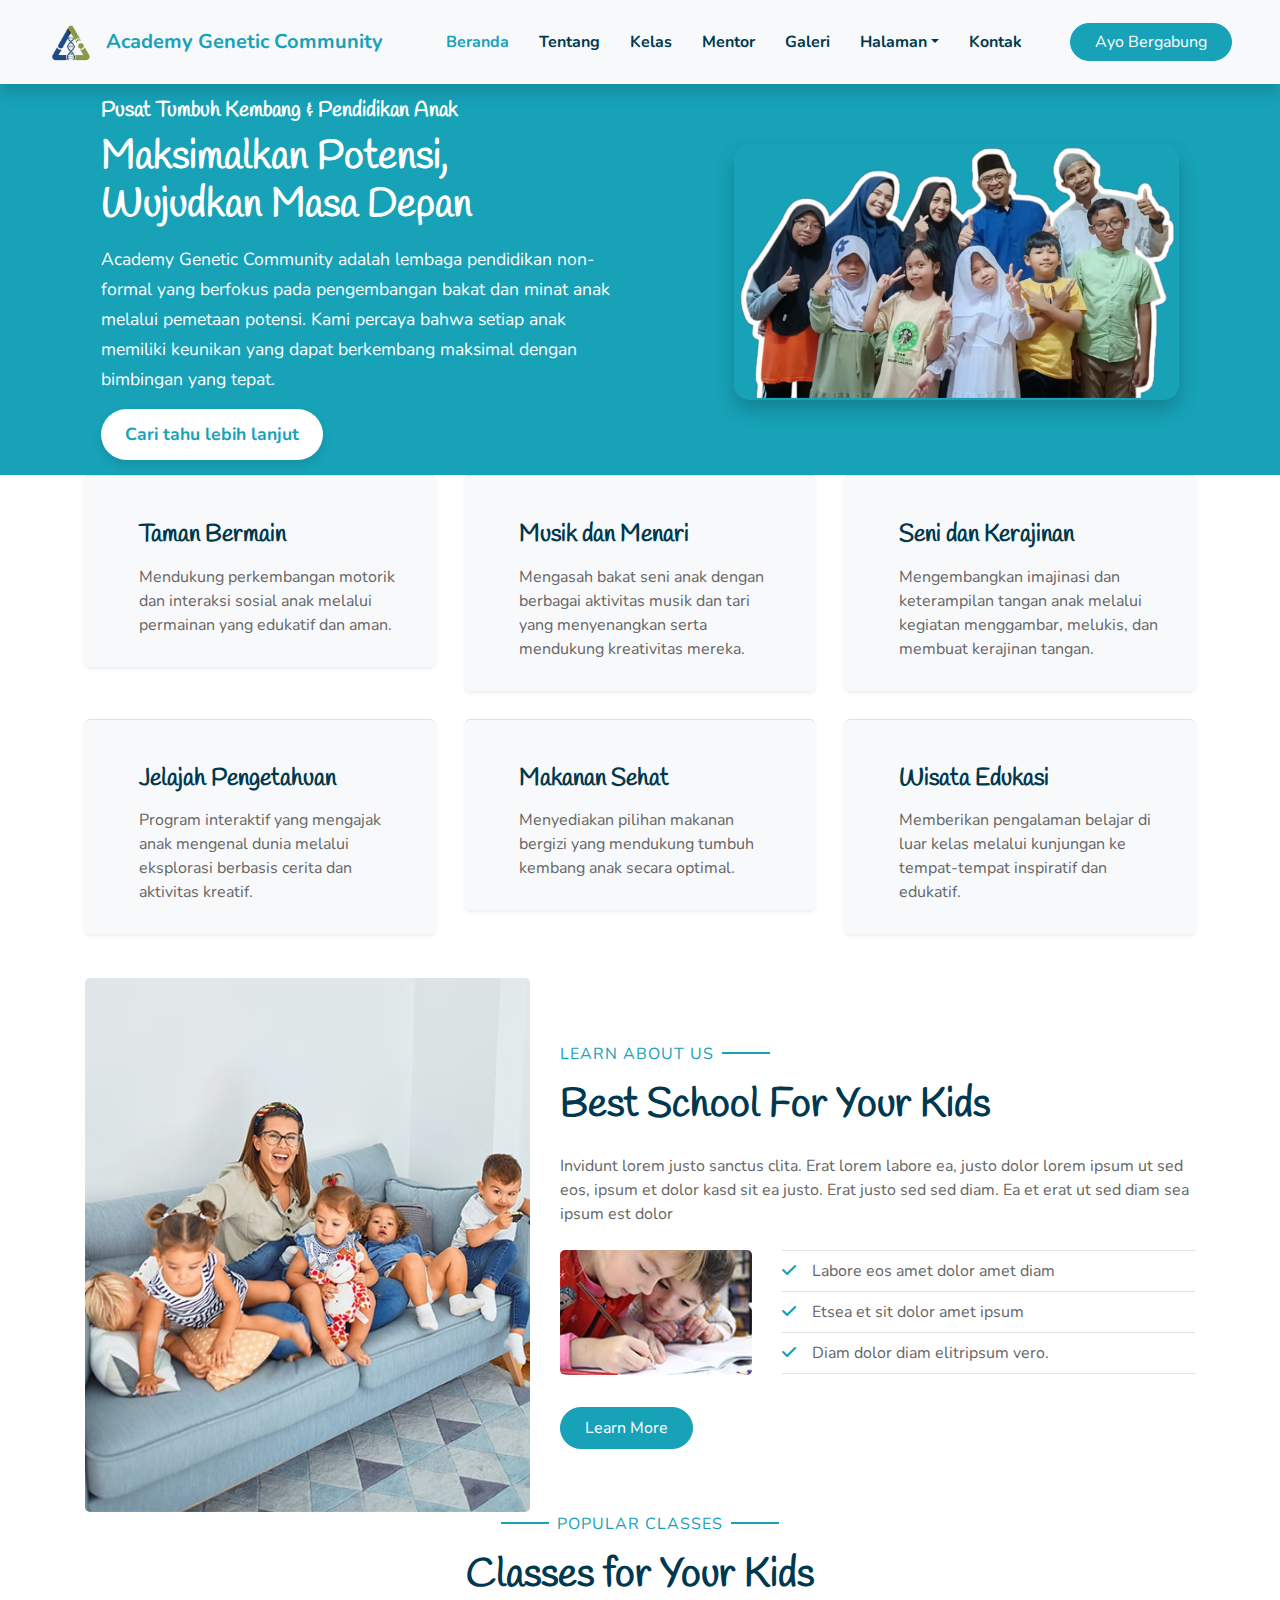
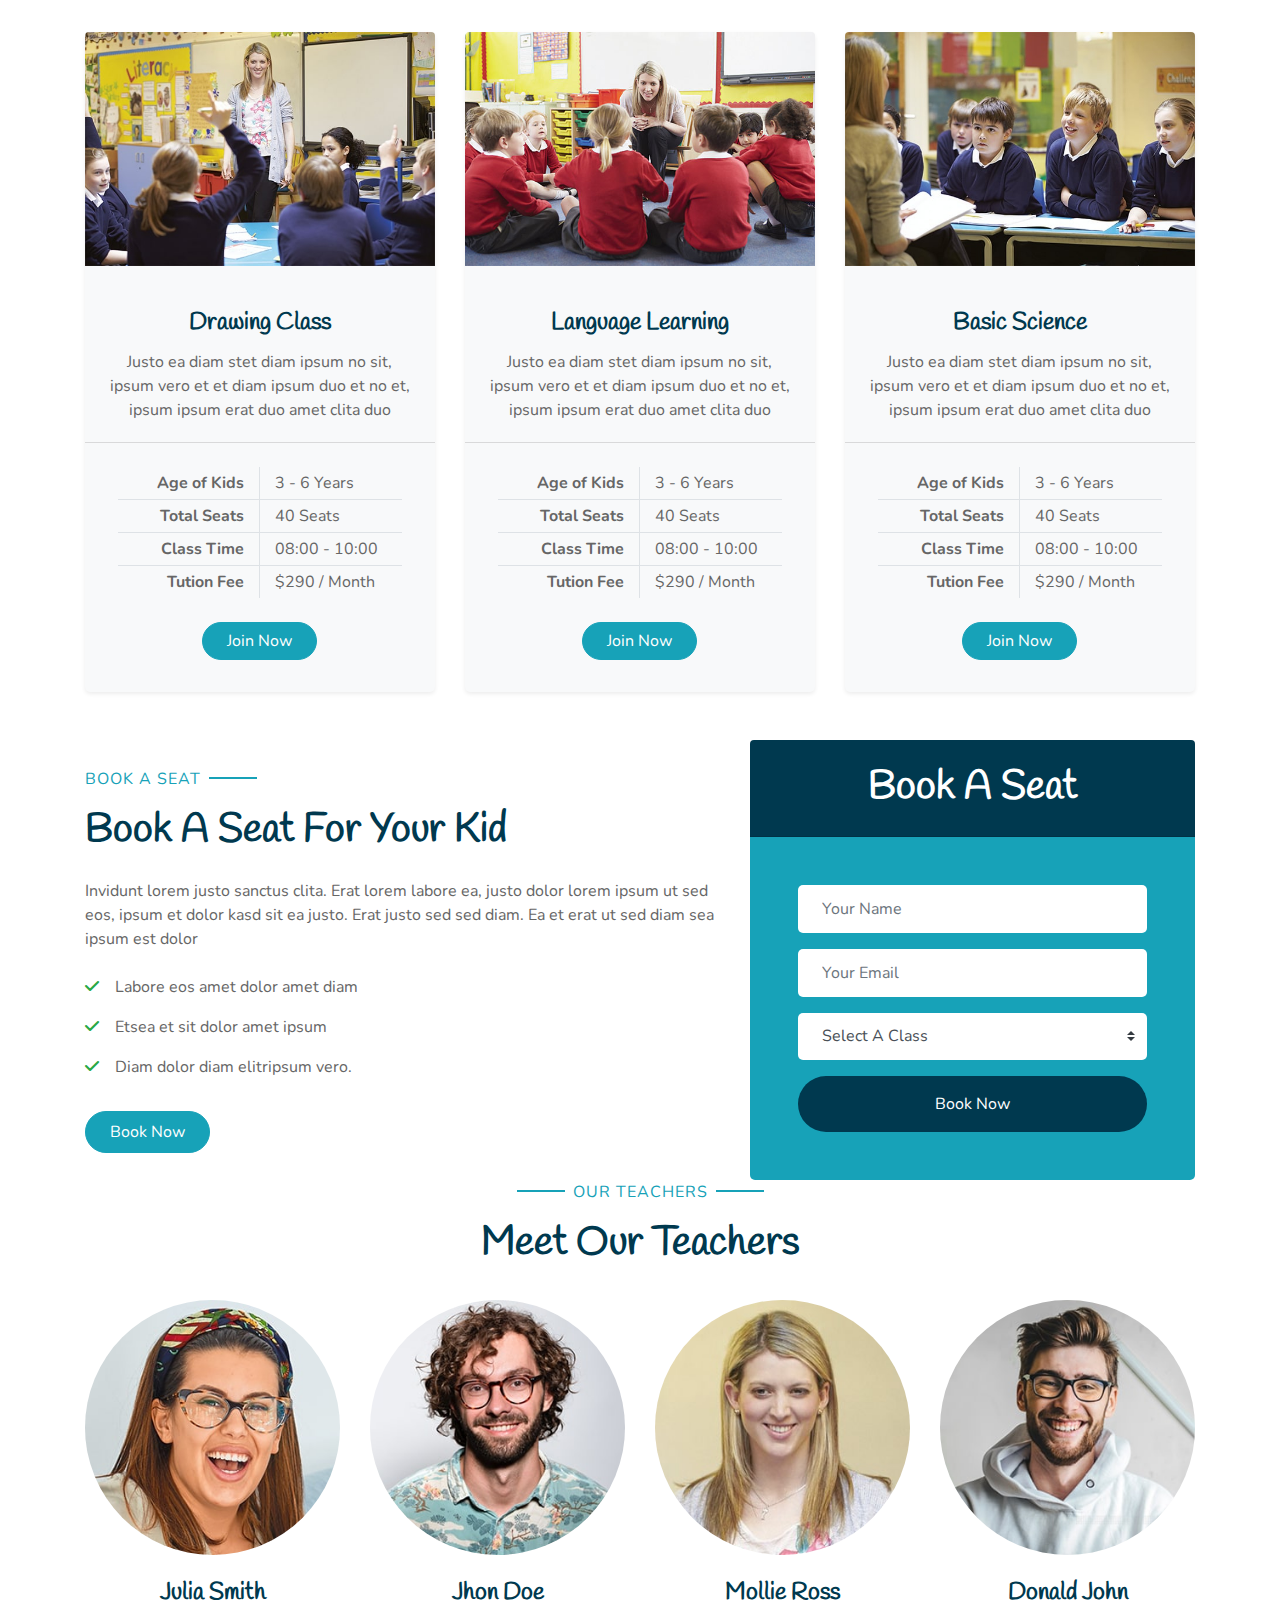
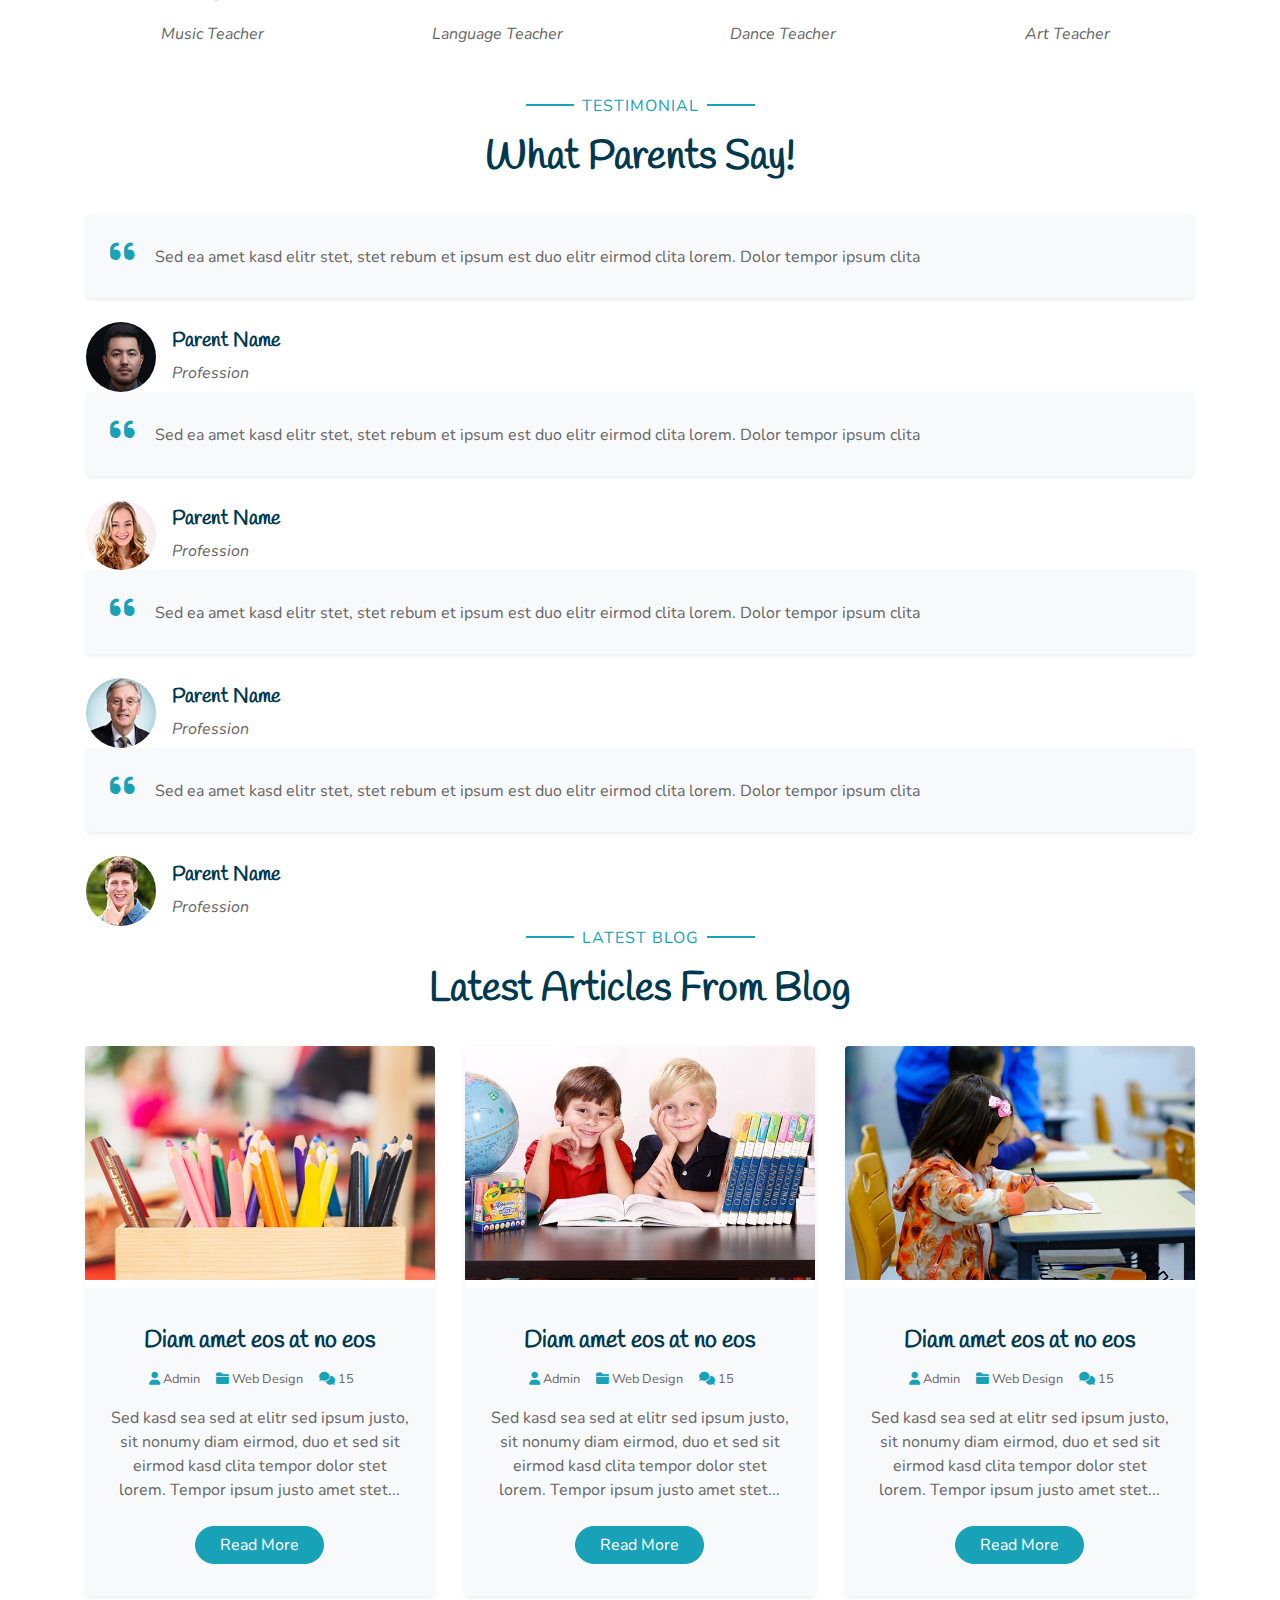
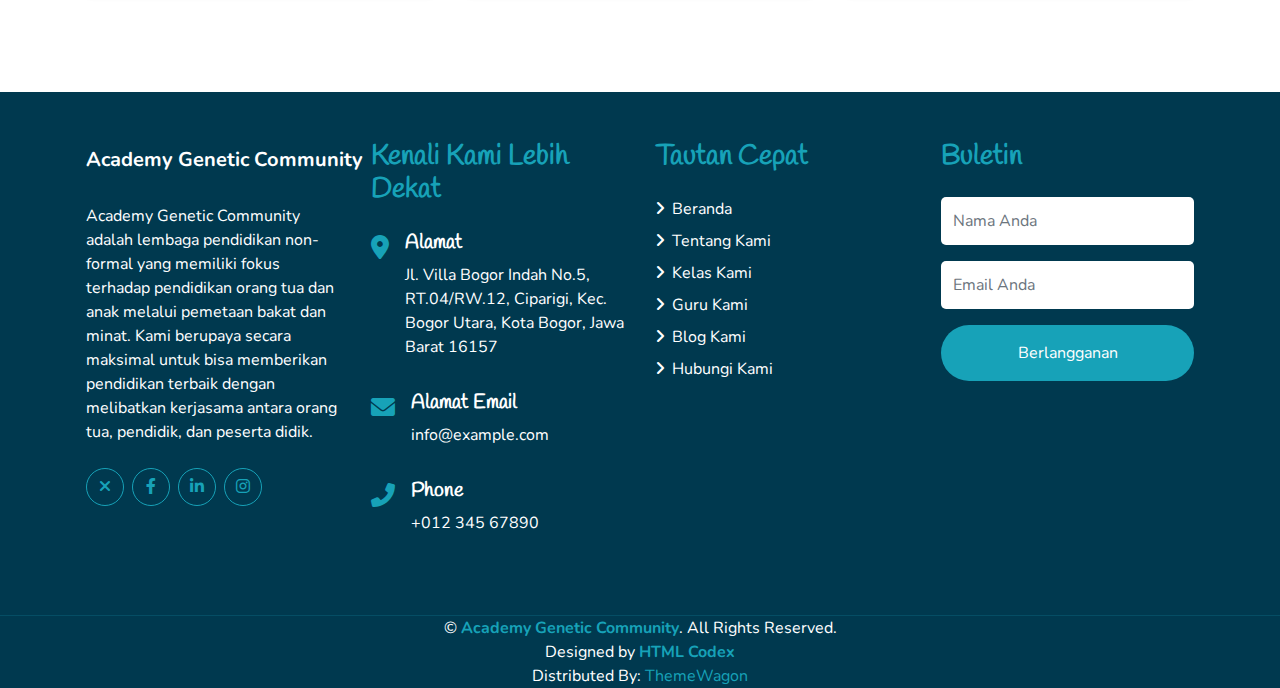
==== commit 95d82b5f: "Update index.html" ====
--- a/index.html
+++ b/index.html
@@ -123,8 +123,8 @@
         <!-- Spasi dengan h4 -->
         <h4></h4><h4></h4><h4></h4><h4></h4><h4></h4><h4></h4><h4></h4>
 
-        <h4 class="subheading">Pusat Tumbuh Kembang & Pendidikan Anak</h4>
-        <h1 class="main-heading">Maksimalkan Potensi, <br> Wujudkan Masa Depan</h1>
+        <h4 class="subheading font-weight-bold text-white">Pusat Tumbuh Kembang & Pendidikan Anak</h4>
+        <h1 class="main-heading font-weight-bold text-white">Maksimalkan Potensi, <br> Wujudkan Masa Depan</h1>
 
         <p class="description">
           Academy Genetic Community adalah lembaga pendidikan non-formal yang berfokus pada 
@@ -134,6 +134,8 @@
 
         <!-- Tombol -->
         <a href="#" class="btn-learn">Cari tahu lebih lanjut</a>
+         <!-- Spasi dengan h4 -->
+        <h4></h4><h4></h4><h4></h4><h4></h4><h4></h4><h4></h4><h4></h4>
       </div>
 
       <!-- Bagian Gambar -->
